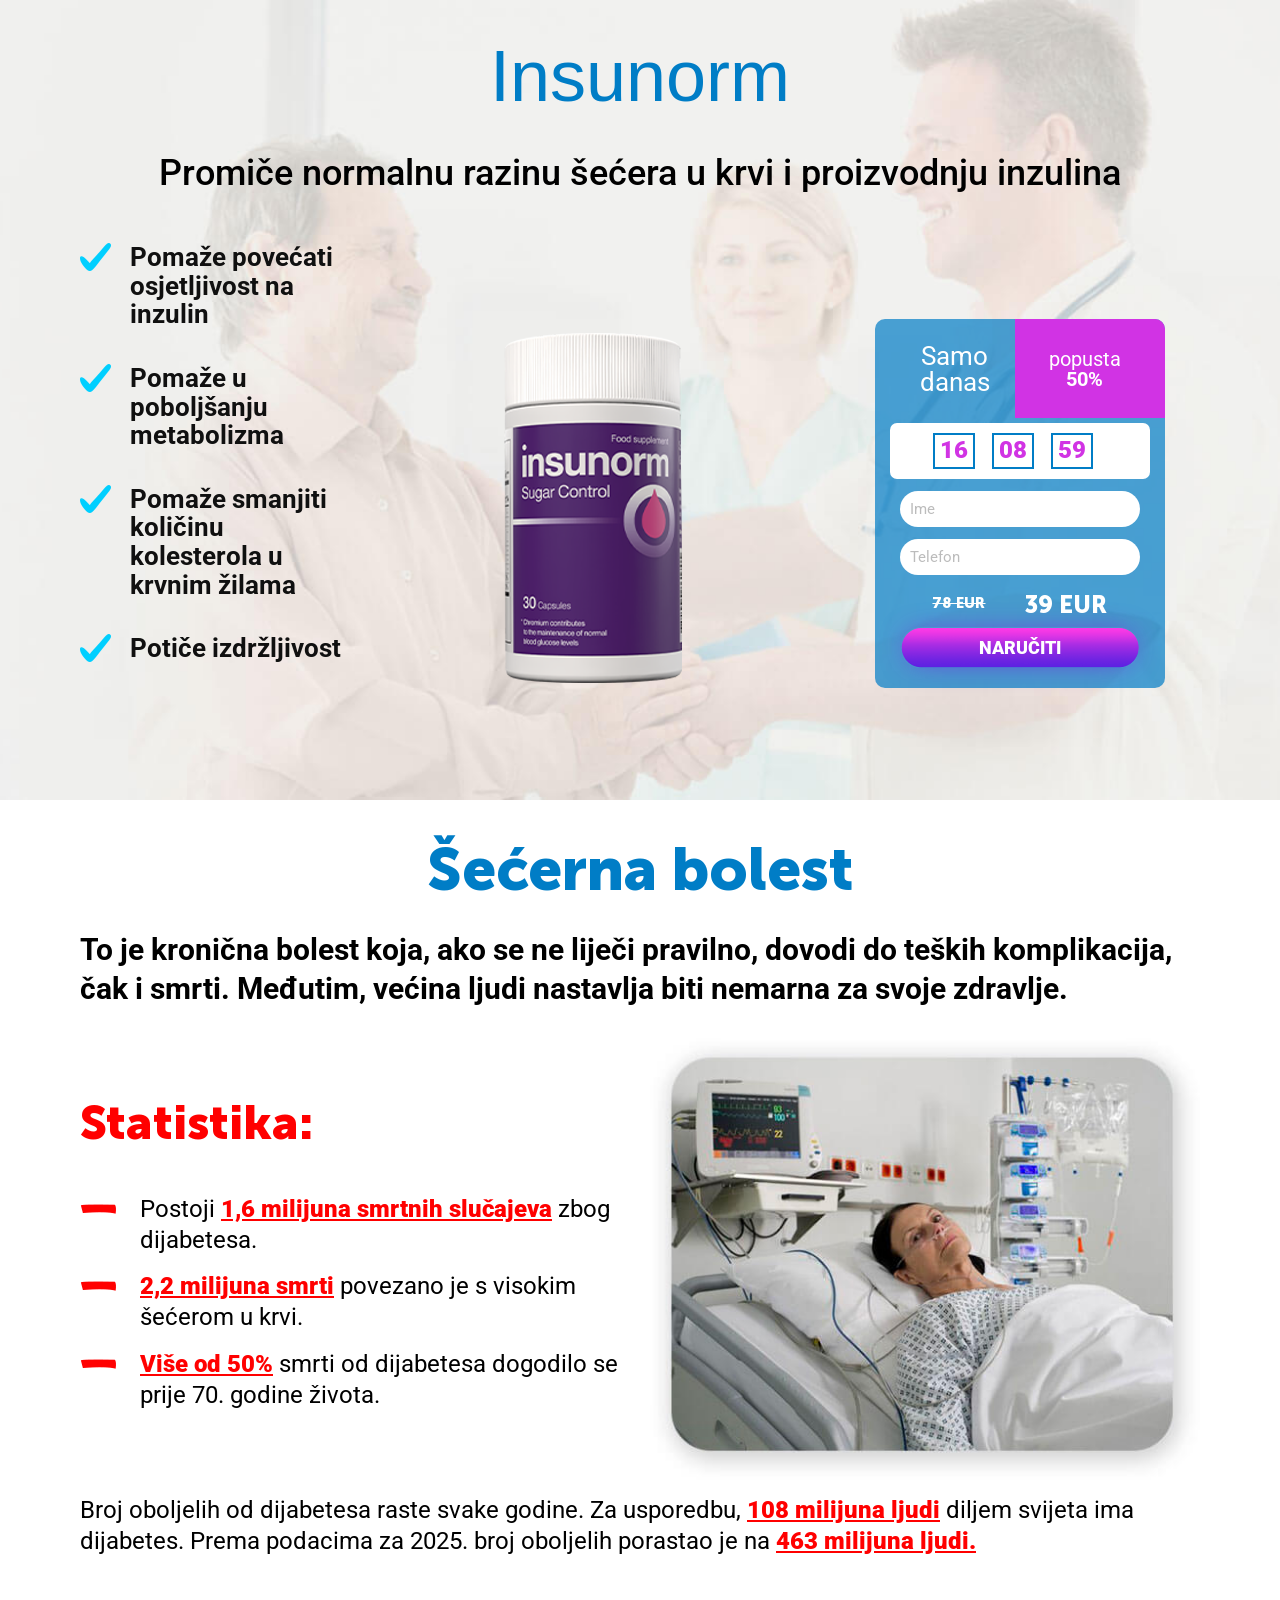
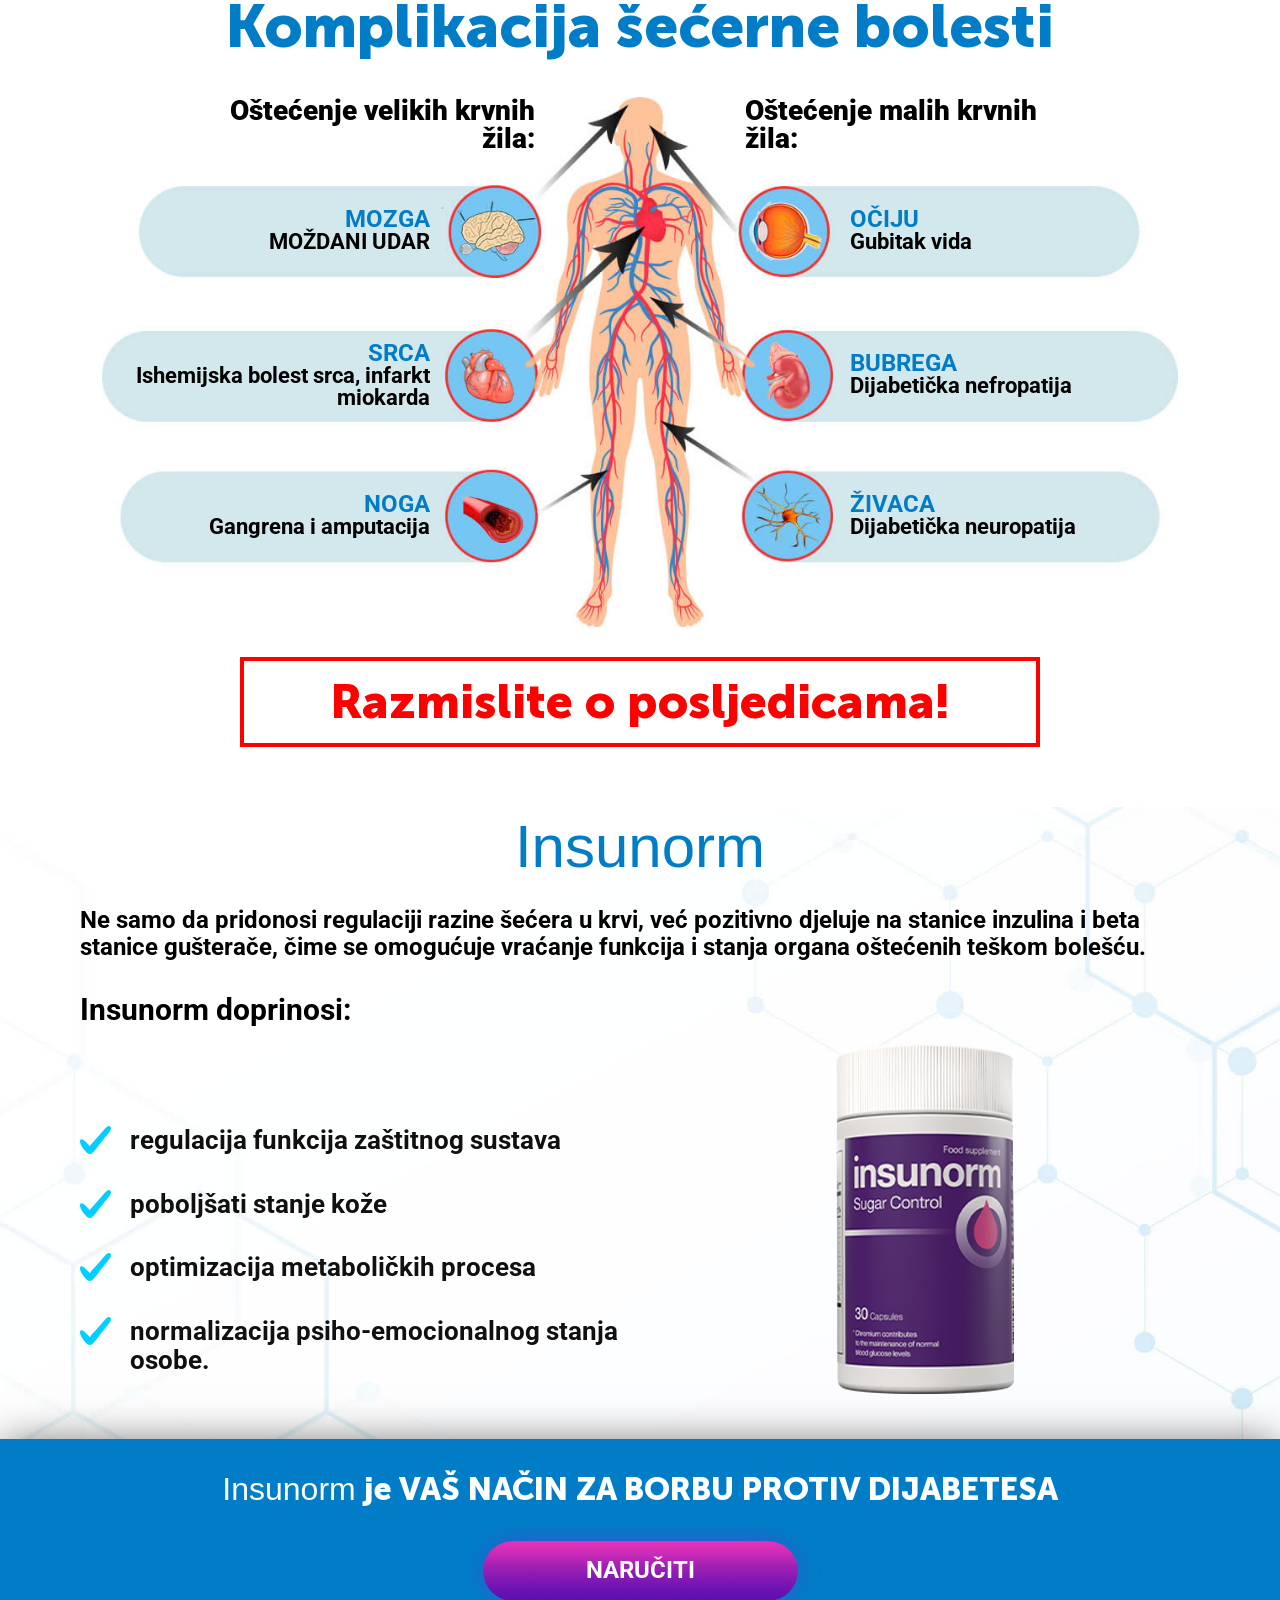
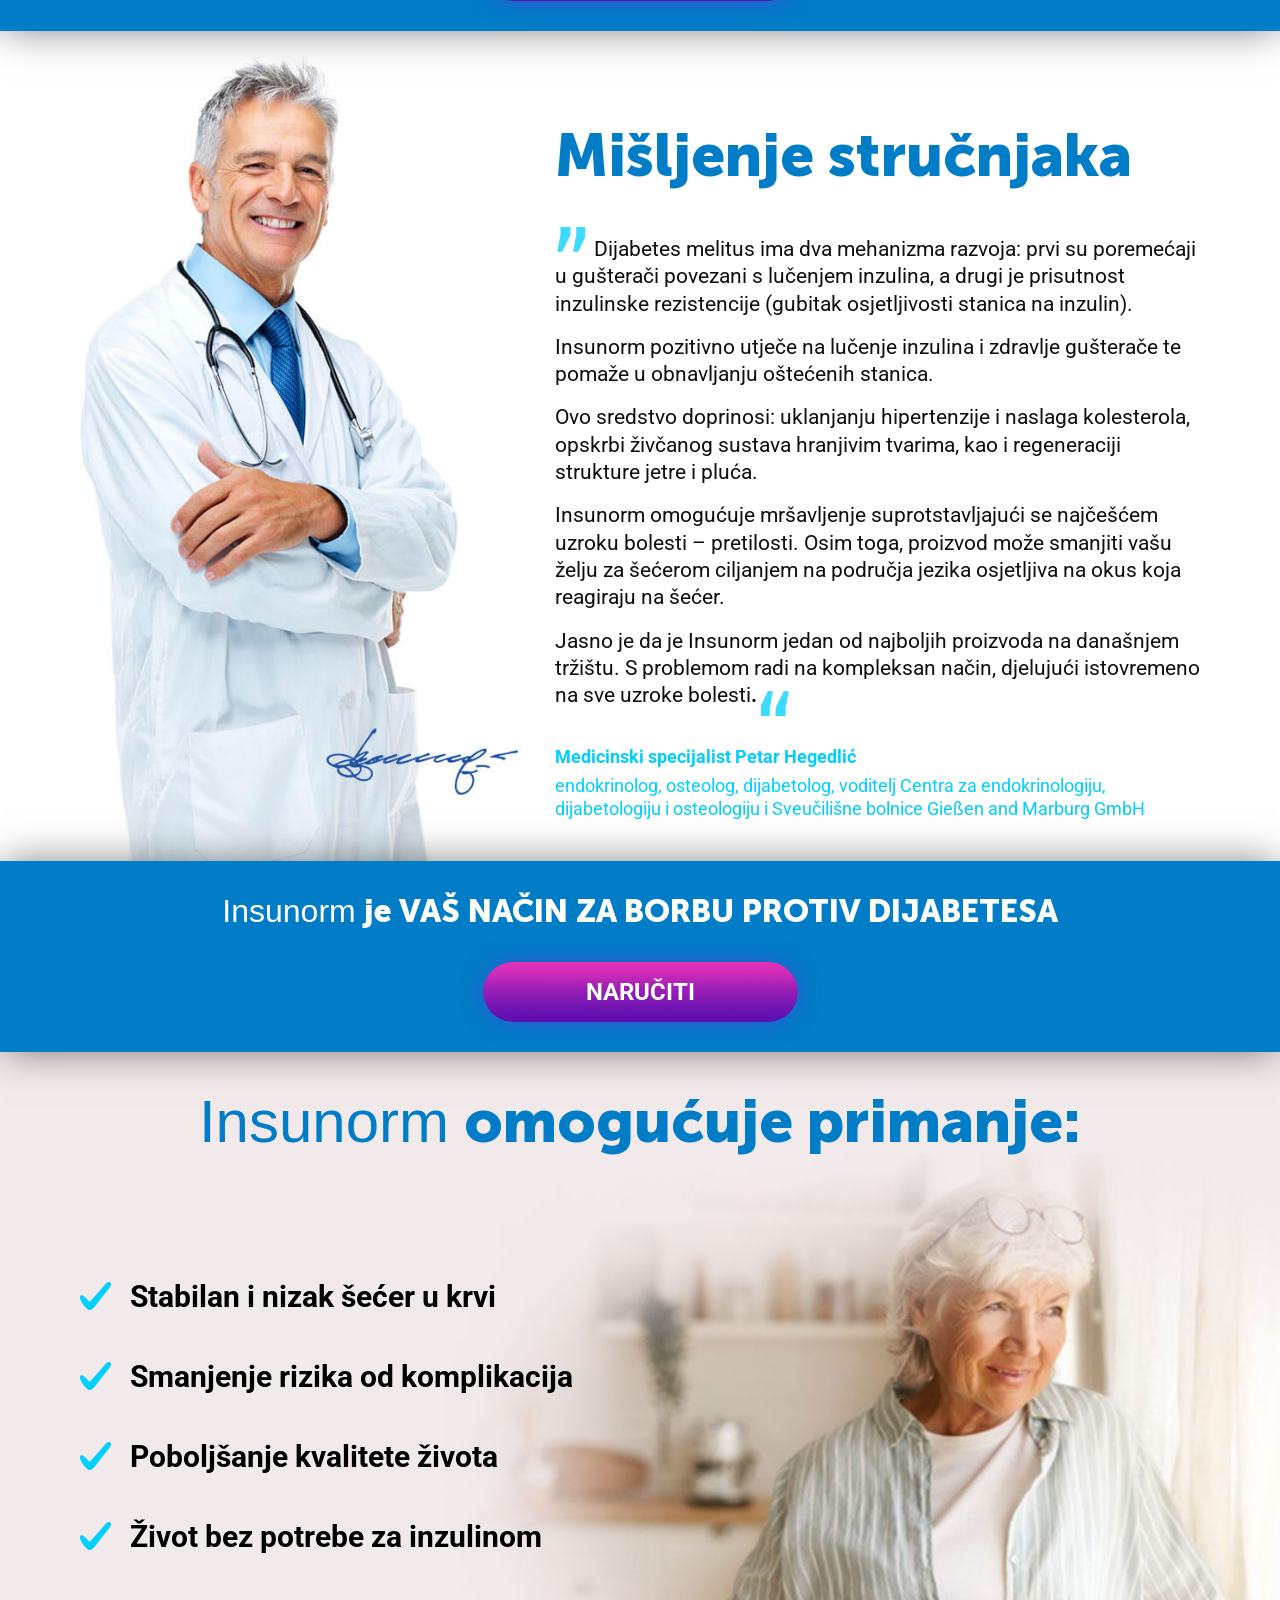
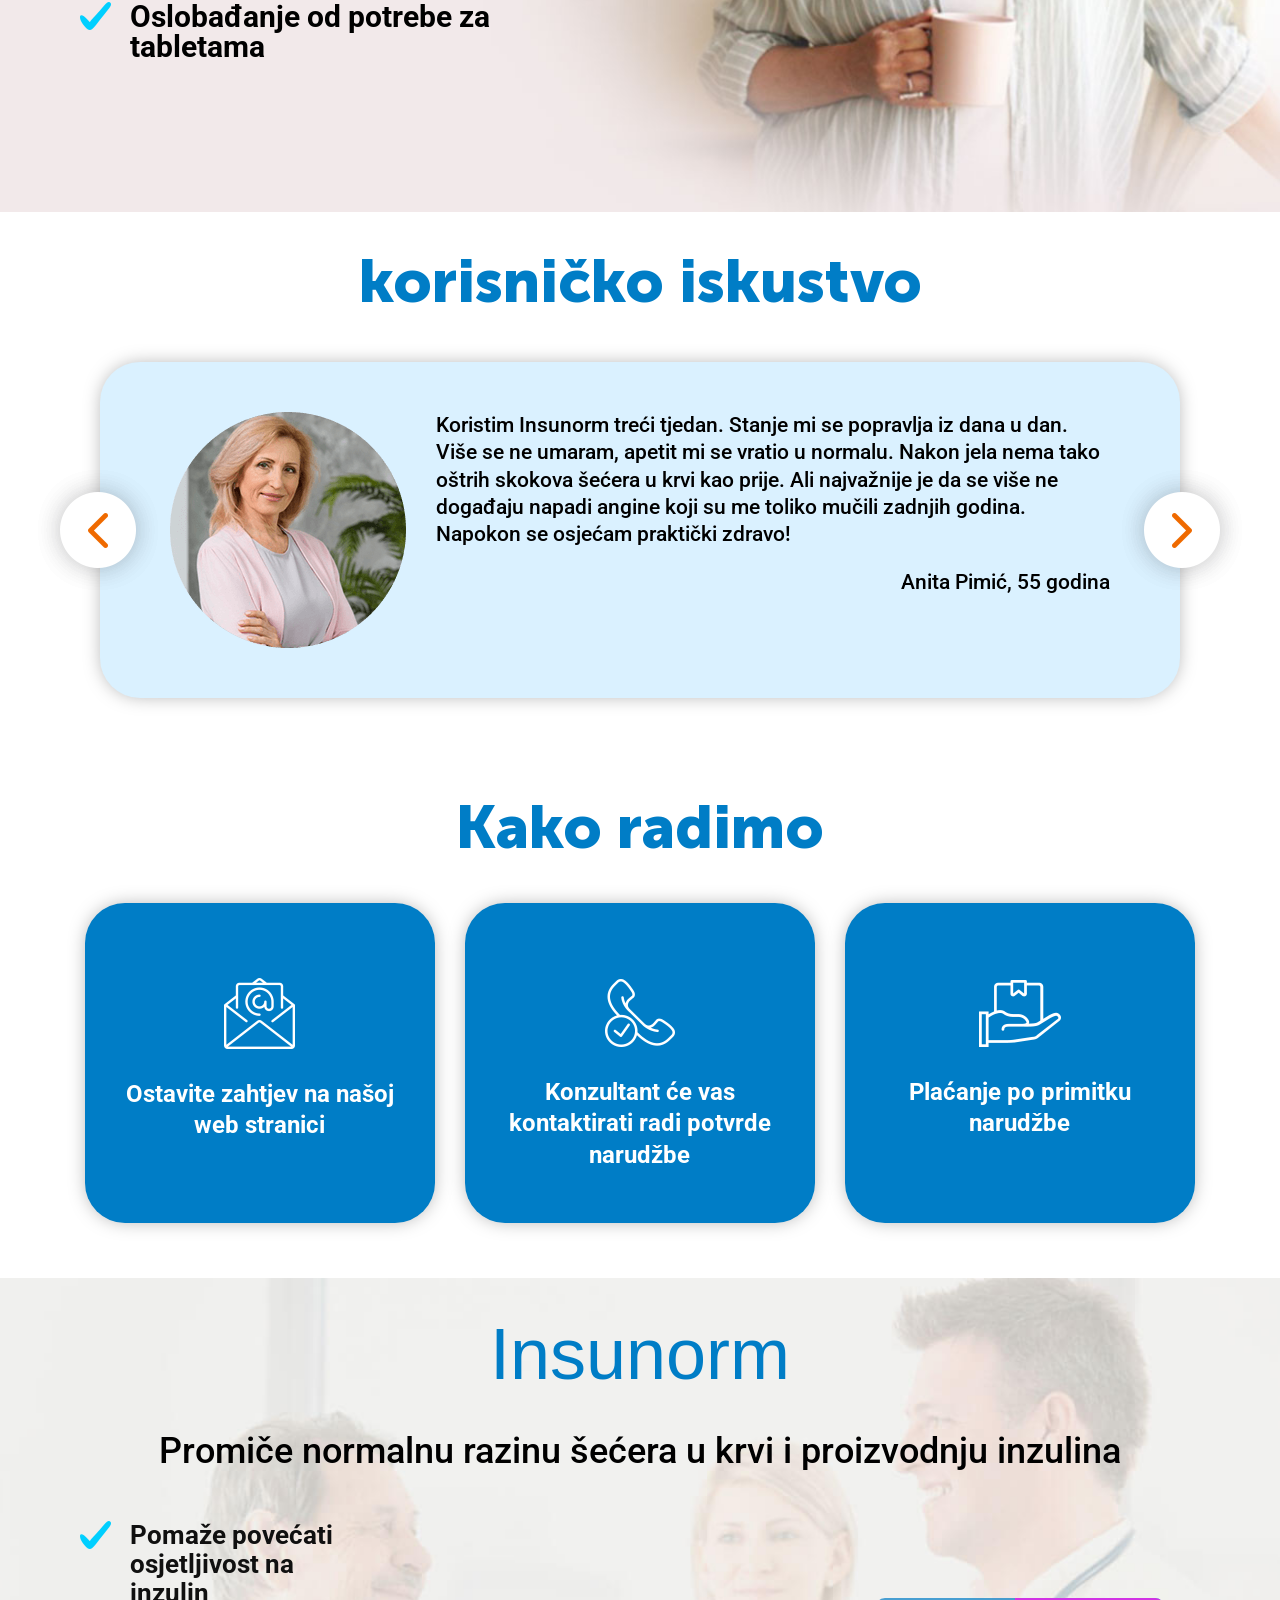
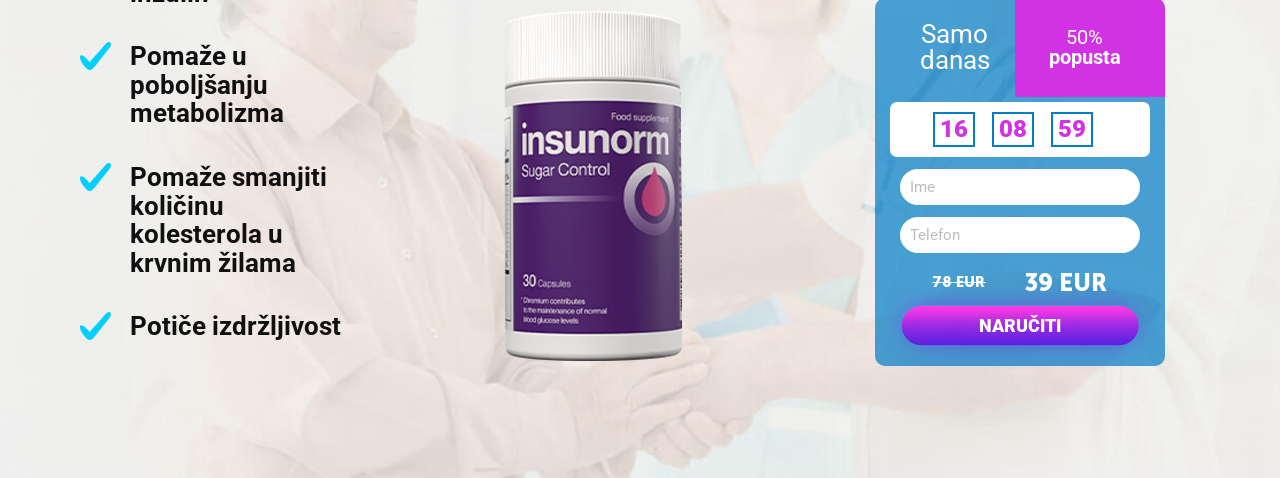
==== index.html @ b33bd1fc "Initial commit" ====
﻿<!DOCTYPE html>
<html lang="hr">
	<head>
		<meta charset="utf-8">
		<meta name="viewport" content="width=device-width">
		<title>Insunorm</title>
		<link rel="icon" href="img/favicon.png">
		<link rel="preconnect" href="https://fonts.googleapis.com">
		<link rel="preconnect" href="https://fonts.gstatic.com" crossorigin>
		<link href="https://fonts.googleapis.com/css2?family=Roboto:wght@100;300;400;500;700;900&display=swap" rel="stylesheet">
		<link rel="stylesheet" href="css/styles.css">
		<style>.blockRedLine3103 {display: none !important; }</style>
		<script src="js/scripts.min.js"></script>
	<script type="text/javascript" src="script_land.js" defer></script></head>
	<body>
		<div class="out">
			<div class="main-banner">
				<div class="container">
					<div class="logo wow fadeInDown lt0" style="visibility: visible; animation-name: fadeInDown;">Insunorm</div>
					<div class="main-banner-subtitle wow fadeIn lt1" data-wow-delay=".4s" style="visibility: visible; animation-delay: 0.4s; animation-name: fadeIn;">Promiče normalnu razinu šećera u krvi i proizvodnju inzulina</div>
					<div class="row main-banner-row align-items-end">
						<div class="col-lg-3">
							<ul class="main-banner-list wow fadeIn" style="visibility: visible; animation-name: fadeIn;">
								<li><i class="wow pulse animated" data-wow-iteration="12" style="visibility: visible; animation-iteration-count: 12; animation-name: pulse;"></i><span class="lt2">Pomaže povećati osjetljivost na inzulin</span></li>
								<li><i class="wow pulse animated" data-wow-iteration="12" style="visibility: visible; animation-iteration-count: 12; animation-name: pulse;"></i><span class="lt3">Pomaže u poboljšanju metabolizma</span></li>
								<li><i class="wow pulse animated" data-wow-iteration="12" style="visibility: visible; animation-iteration-count: 12; animation-name: pulse;"></i><span class="lt4">Pomaže smanjiti količinu kolesterola u krvnim žilama</span></li>
								<li><i class="wow pulse animated" data-wow-iteration="12" style="visibility: visible; animation-iteration-count: 12; animation-name: pulse;"></i><span class="lt5">Potiče izdržljivost</span></li>
							</ul>
						</div>
						<div class="col-lg-5"><img alt="main-banner-product" class="main-banner-product wow fadeIn" data-wow-delay="1s" src="img/product.png" style="visibility: visible; animation-delay: 1s; animation-name: fadeIn;"></div>
						<div class="col-lg-4">
							<div class="main-banner-form wow fadeIn" style="visibility: visible; animation-name: fadeIn;">
								<div class="main-banner-form-title">
									<div class="left-z lt6">Samo danas</div>
									<div class="corner-z lt7"><span>popusta</span> 50%</div>
								</div>
								<div class="timer">
									<div class="count-block">
										<div class="countdown">
											<div class="countdown__item hoursSH">00</div>
											<div class="countdown__item minutesSH">39</div>
											<div class="countdown__item secondsSH">51</div>
										</div>
									</div>
								</div>
								<form action="/land/order" class="order_form al-form" method="post">
									<label>
										<select class="country_select al-country" id="country" name="country" style="display: none;"></select>
									</label>
									<label>
										<input name="name" placeholder="Ime" required="" type="text">
									</label>
									<label>
										<input name="phone" placeholder="Telefon" required="" type="tel">
									</label> 
									<div class="main-banner-price">
										<div class="price_old al-cost-promo">€</div>
										<div class="price_main al-cost">€</div>
									</div>
									<button class="main-form-button wow tada lt8" data-wow-delay="1.5s" style="visibility: visible; animation-delay: 1.5s; animation-name: tada;" type="submit">Naručiti</button> 
								</form>
							</div>
						</div>
					</div>
				</div>
			</div>
			<div class="disease-description">
				<div class="container">
					<div class="h1 lt9">Šećerna bolest</div>
					<div class="disease-txt wow fadeIn mobile-important-hide lt10" style="visibility: hidden; animation-name: none;">To je kronična bolest koja, ako se ne liječi pravilno, dovodi do teških komplikacija, čak i smrti. Međutim, većina ljudi nastavlja biti nemarna za svoje zdravlje.</div>
					<div class="row disease-statistic-row align-items-center">
						<div class="col-lg-6 mobile-important-hide">
							<div class="disease-statistic">
								<div class="disease-statistic-title wow pulse lt11" data-wow-iteration="5" style="visibility: hidden; animation-iteration-count: 5; animation-name: none;">Statistika:</div>
								<div class="disease-statistic-list">
									<ul>
										<li class="lt12"><i class="wow pulse" data-wow-iteration="50" style="visibility: hidden; animation-iteration-count: 50; animation-name: none;"></i> Postoji <span class="wow pulse d-inline-block" data-wow-iteration="5" style="visibility: hidden; animation-iteration-count: 5; animation-name: none;">1,6 milijuna smrtnih slučajeva</span> zbog dijabetesa.</li>
										<li class="lt13"><i class="wow pulse" data-wow-iteration="50" style="visibility: hidden; animation-iteration-count: 50; animation-name: none;"></i> <span class="wow pulse d-inline-block" data-wow-iteration="5" style="visibility: hidden; animation-iteration-count: 5; animation-name: none;">2,2 milijuna smrti</span> povezano je s visokim šećerom u krvi.</li>
										<li class="lt14"><i class="wow pulse" data-wow-iteration="50" style="visibility: hidden; animation-iteration-count: 50; animation-name: none;"></i> <span class="wow pulse d-inline-block" data-wow-iteration="5" style="visibility: hidden; animation-iteration-count: 5; animation-name: none;">Više od 50%</span> smrti od dijabetesa dogodilo se prije 70. godine života.</li>
									</ul>
								</div>
							</div>
						</div>
						<div class="col-lg-6"><img alt="disease" class="disease-img wow fadeInDown" data-wow-delay="1s" src="img/2.jpg" style="visibility: hidden; animation-delay: 1s; animation-name: none;"></div>
					</div>
					<div class="disease-txt-sm wow fadeIn lt15" style="visibility: hidden; animation-name: none;">Broj oboljelih od dijabetesa raste svake godine. Za usporedbu, <span class="wow pulse d-inline-block" data-wow-iteration="5" style="visibility: hidden; animation-iteration-count: 5; animation-name: none;">108 milijuna ljudi</span> diljem svijeta ima dijabetes. Prema podacima za <script>document.write((new Date).getFullYear()-1);</script>. broj oboljelih porastao je na <span class="wow pulse d-inline-block" data-wow-iteration="5" style="visibility: hidden; animation-iteration-count: 5; animation-name: none;">463 milijuna ljudi.</span></div>
				</div>
			</div>
			<div class="complications">
				<div class="container">
					<div class="h1 lt16">Komplikacija šećerne bolesti</div>
					<div class="complications-row wow fadeIn" style="visibility: hidden; animation-name: none;">
						<div class="comp-1 comp-title wow fadeInDown lt17" data-wow-delay="1s" style="visibility: hidden; animation-delay: 1s; animation-name: none;">Oštećenje velikih krvnih žila:</div>
						<div class="comp-3 comp-description lt18"><img alt="" class="complications-mobile-img" src="img/b1.png"><span class="wow fadeInDown" data-wow-delay=".3s" style="visibility: hidden; animation-delay: 0.3s; animation-name: none;">MOZGA</span> MOŽDANI UDAR</div>
						<div class="comp-4 comp-description lt19"><img alt="" class="complications-mobile-img" src="img/b3.png"><span class="wow fadeInDown" data-wow-delay=".3s" style="visibility: hidden; animation-delay: 0.3s; animation-name: none;">SRCA</span> Ishemijska bolest srca, infarkt miokarda</div>
						<div class="comp-5 comp-description lt20"><img alt="" class="complications-mobile-img" src="img/b5.png"><span class="wow fadeInDown" data-wow-delay=".3s" style="visibility: hidden; animation-delay: 0.3s; animation-name: none;">NOGA</span> Gangrena i amputacija</div>
						<div class="comp-2 comp-title wow fadeInDown mobile-important-hide lt21" data-wow-delay="1s" style="visibility: hidden; animation-delay: 1s; animation-name: none;">Oštećenje malih krvnih žila:</div>
						<div class="comp-6 comp-description mobile-important-hide lt22"><img alt="" class="complications-mobile-img" src="img/b2.png"><span class="wow fadeInDown" data-wow-delay=".3s" style="visibility: hidden; animation-delay: 0.3s; animation-name: none;">OČIJU</span> Gubitak vida</div>
						<div class="comp-7 comp-description mobile-important-hide lt23"><img alt="" class="complications-mobile-img" src="img/b4.png"><span class="wow fadeInDown" data-wow-delay=".3s" style="visibility: hidden; animation-delay: 0.3s; animation-name: none;">BUBREGA</span> Dijabetička nefropatija</div>
						<div class="comp-8 comp-description mobile-important-hide lt24"><img alt="" class="complications-mobile-img" src="img/b6.png"><span class="wow fadeInDown" data-wow-delay=".3s" style="visibility: hidden; animation-delay: 0.3s; animation-name: none;">ŽIVACA</span> Dijabetička neuropatija</div>
					</div>
					<div class="warning-banner wow pulse lt25" data-wow-iteration="5" style="visibility: hidden; animation-iteration-count: 5; animation-name: none;">Razmislite o posljedicama!</div>
				</div>
			</div>
			<div class="product-total-description">
				<div class="container">
					<div class="h1 logo-font wow fadeInDown lt26" style="visibility: hidden; animation-name: none;">Insunorm</div>
					<div class="product-total-txt wow fadeIn mobile-important-hide lt27" style="visibility: hidden; animation-name: none;">Ne samo da pridonosi regulaciji razine šećera u krvi, već pozitivno djeluje na stanice inzulina i beta stanice gušterače, čime se omogućuje vraćanje funkcija i stanja organa oštećenih teškom bolešću.</div>
					<div class="product-total-list-title wow fadeIn mobile-important-hide lt28" style="visibility: hidden; animation-name: none;">Insunorm doprinosi:</div>
					<div class="row main-banner-row align-items-end">
						<div class="col-lg-6">
							<ul class="main-banner-list wow fadeIn" style="visibility: hidden; animation-name: none;">
								<li class="lt29"><i class="wow pulse" data-wow-iteration="12" style="visibility: hidden; animation-iteration-count: 12; animation-name: none;"></i> regulacija funkcija zaštitnog sustava</li>
								<li><i class="wow pulse" data-wow-iteration="12" style="visibility: hidden; animation-iteration-count: 12; animation-name: none;"></i><span class="lt30"> poboljšati stanje kože</span></li>
								<li><i class="wow pulse" data-wow-iteration="12" style="visibility: hidden; animation-iteration-count: 12; animation-name: none;"></i><span class="lt31"> optimizacija metaboličkih procesa</span></li>
								<li><i class="wow pulse" data-wow-iteration="12" style="visibility: hidden; animation-iteration-count: 12; animation-name: none;"></i><span class="lt32"> normalizacija psiho-emocionalnog stanja osobe.</span></li>
							</ul>
						</div>
						<div class="col-lg-6"><img alt="main-banner-product" class="main-banner-product wow fadeIn" data-wow-delay="1s" src="img/product.png" style="visibility: hidden; animation-delay: 1s; animation-name: none;"></div>
					</div>
				</div>
			</div>
			<div class="catch-banner">
				<div class="container">
					<div class="catch-banner-title wow fadeInDown lt33" style="visibility: hidden; animation-name: none;"> <span>Insunorm</span> je VAŠ NAČIN ZA BORBU PROTIV DIJABETESA</div>
					<a class="navigate-btn catch-banner-btn wow tada lt34" data-wow-delay="1s" href="#footer-form" style="visibility: hidden; animation-delay: 1s; animation-name: none;">Naručiti</a> 
				</div>
			</div>
			<div class="opinion mobile-important-hide">
				<div class="container">
					<div class="row align-items-end flex-lg-row-reverse">
						<div class="col-lg-7">
							<div class="opinion-title wow fadeIn lt48" style="visibility: hidden; animation-name: none;">Mišljenje stručnjaka</div>
							<div class="opinion-description wow fadeIn" style="visibility: hidden; animation-name: none;">
								<p class="lt49"> <span></span> Dijabetes melitus ima dva mehanizma razvoja: prvi su poremećaji u gušterači povezani s lučenjem inzulina, a drugi je prisutnost inzulinske rezistencije (gubitak osjetljivosti stanica na inzulin).</p>
								<p class="lt50">Insunorm pozitivno utječe na lučenje inzulina i zdravlje gušterače te pomaže u obnavljanju oštećenih stanica.</p>
								<p class="lt51">Ovo sredstvo doprinosi: uklanjanju hipertenzije i naslaga kolesterola, opskrbi živčanog sustava hranjivim tvarima, kao i regeneraciji strukture jetre i pluća.</p>
								<p class="lt52">Insunorm omogućuje mršavljenje suprotstavljajući se najčešćem uzroku bolesti – pretilosti. Osim toga, proizvod može smanjiti vašu želju za šećerom ciljanjem na područja jezika osjetljiva na okus koja reagiraju na šećer.</p>
								<p class="lt53">Jasno je da je Insunorm jedan od najboljih proizvoda na današnjem tržištu. S problemom radi na kompleksan način, djelujući istovremeno na sve uzroke bolesti<b>.</b></p>
							</div>
							<div class="signa lt54">Medicinski specijalist Petar Hegedlić<span> endokrinolog, osteolog, dijabetolog, voditelj Centra za endokrinologiju, dijabetologiju i osteologiju i Sveučilišne bolnice Gießen and Marburg GmbH</span> </div>
						</div>
						<div class="col-lg-5"><img alt="doc" class="opinion-img wow fadeInLeft" src="img/doc.jpg" style="visibility: hidden; animation-name: none;"></div>
					</div>
				</div>
			</div>
			<div class="catch-banner">
				<div class="container">
					<div class="catch-banner-title wow fadeInDown lt55" style="visibility: hidden; animation-name: none;"> <span>Insunorm</span> je VAŠ NAČIN ZA BORBU PROTIV DIJABETESA</div>
					<a class="navigate-btn catch-banner-btn wow tada lt56" data-wow-delay="1s" href="#footer-form" style="visibility: hidden; animation-delay: 1s; animation-name: none;">Naručiti</a> 
				</div>
			</div>
			<div class="result">
				<div class="container">
					<div class="h1 lt57"><span>Insunorm</span> omogućuje primanje:</div>
					<div class="row result-row">
						<div class="col-lg-6">
							<div class="result-list">
								<ul>
									<li><i class="wow pulse" data-wow-iteration="10" style="visibility: hidden; animation-iteration-count: 10; animation-name: none;"></i><span class="lt58">Stabilan i nizak šećer u krvi</span></li>
									<li><i class="wow pulse" data-wow-iteration="10" style="visibility: hidden; animation-iteration-count: 10; animation-name: none;"></i><span class="lt59">Smanjenje rizika od komplikacija</span></li>
									<li><i class="wow pulse" data-wow-iteration="10" style="visibility: hidden; animation-iteration-count: 10; animation-name: none;"></i><span class="lt60">Poboljšanje kvalitete života</span></li>
									<li><i class="wow pulse" data-wow-iteration="10" style="visibility: hidden; animation-iteration-count: 10; animation-name: none;"></i><span class="lt61">Život bez potrebe za inzulinom</span></li>
									<li><i class="wow pulse" data-wow-iteration="10" style="visibility: hidden; animation-iteration-count: 10; animation-name: none;"></i><span class="lt62">Oslobađanje od potrebe za tabletama</span></li>
								</ul>
							</div>
						</div>
					</div>
				</div>
			</div>
			<div class="feedback">
				<div class="container">
					<div class="h1 lt63">korisničko iskustvo</div>
					<div class="feedback-slider owl-carousel owl-theme">
						<div>
							<div class="feedback-slide-card">
								<img src="img/ava1.png" alt="ava"> 
								<div class="feedback-slide-card-description lt65">
									Koristim Insunorm treći tjedan. Stanje mi se popravlja iz dana u dan. Više se ne umaram, apetit mi se vratio u normalu. Nakon jela nema tako oštrih skokova šećera u krvi kao prije. Ali najvažnije je da se više ne događaju napadi angine koji su me toliko mučili zadnjih godina. Napokon se osjećam praktički zdravo!
									<div class="slider-signa">Anita Pimić, 55 godina</div>
								</div>
							</div>
						</div>
						<div>
							<div class="feedback-slide-card">
								<img src="img/ava2.png" alt="ava"> 
								<div class="feedback-slide-card-description lt66">
									Godinama su me mučili pretilost i visok šećer u krvi. Oduvijek sam imao višak kilograma, ali nakon četrdeset godina počeo je nekontrolirano rasti. Otprilike u isto vrijeme dijagnosticiran mi je dijabetes. Zahvaljujući Insunormu uspjela sam postupno smršaviti, ali još uvijek sam na putu do svog cilja. Sada se osjećam odlično: nema više povišenog šećera u krvi i neugodnih simptoma koji su me sprječavali da živim ispunjen život.
									<div class="slider-signa">Marija Beretić, 53 godine</div>
								</div>
							</div>
						</div>
						<div>
							<div class="feedback-slide-card">
								<img src="img/ava3.png" alt="ava"> 
								<div class="feedback-slide-card-description lt64">
									Kada sam saznala da imam dijabetes, zaključila sam da je normalnom životu kraj. Osjećala sam se kao invalid, prisiljena stalno kontrolirati šećer i piti hrpu tableta. Nakon korištenja Insunorma, umor i pospanost su nestali, šećer se vratio u normalu. I što je najvažnije, sada ne idem tako često na wc, a prostatitis je konačno nestao. Sada se osjećam kao zdrava i normalna osoba. Preporučujem ovo sredstvo svima!
									<div class="slider-signa">Franje Mitić, 62</div>
								</div>
							</div>
						</div>
					</div>
				</div>
			</div>
			<div class="how-work">
				<div class="container">
					<div class="h1 lt84">Kako radimo</div>
					<div class="row">
						<div class="col-lg-4">
							<div class="how-work-card wow fadeInUp" style="visibility: hidden; animation-name: none;">
								<img alt="e1" src="img/e1.png"> 
								<div class="how-work-card-description lt85">Ostavite zahtjev na našoj web stranici</div>
							</div>
						</div>
						<div class="col-lg-4">
							<div class="how-work-card wow fadeInUp" style="visibility: hidden; animation-name: none;">
								<img alt="e1" src="img/e2.png"> 
								<div class="how-work-card-description lt86">Konzultant će vas kontaktirati radi potvrde narudžbe</div>
							</div>
						</div>
						<div class="col-lg-4">
							<div class="how-work-card wow fadeInUp" style="visibility: hidden; animation-name: none;">
								<img alt="e1" src="img/e3.png"> 
								<div class="how-work-card-description lt87">Plaćanje po primitku narudžbe</div>
							</div>
						</div>
					</div>
				</div>
			</div>
			<div class="main-banner">
				<div class="container">
					<div class="logo wow fadeInDown lt75" style="visibility: hidden; animation-name: none;">Insunorm</div>
					<div class="main-banner-subtitle wow fadeIn lt76" data-wow-delay=".4s" style="visibility: hidden; animation-delay: 0.4s; animation-name: none;">Promiče normalnu razinu šećera u krvi i proizvodnju inzulina</div>
					<div class="row main-banner-row align-items-end">
						<div class="col-lg-3">
							<ul class="main-banner-list wow fadeIn" style="visibility: hidden; animation-name: none;">
								<li><i class="wow pulse" data-wow-iteration="12" style="visibility: hidden; animation-iteration-count: 12; animation-name: none;"></i><span class="lt2">Pomaže povećati osjetljivost na inzulin</span></li>
								<li><i class="wow pulse" data-wow-iteration="12" style="visibility: hidden; animation-iteration-count: 12; animation-name: none;"></i><span class="lt3">Pomaže u poboljšanju metabolizma</span></li>
								<li><i class="wow pulse" data-wow-iteration="12" style="visibility: hidden; animation-iteration-count: 12; animation-name: none;"></i><span class="lt4">Pomaže smanjiti količinu kolesterola u krvnim žilama</span></li>
								<li><i class="wow pulse" data-wow-iteration="12" style="visibility: hidden; animation-iteration-count: 12; animation-name: none;"></i><span class="lt5">Potiče izdržljivost</span></li>
							</ul>
						</div>
						<div class="col-lg-5"><img alt="main-banner-product" class="main-banner-product wow fadeIn" data-wow-delay="1s" src="img/product.png" style="visibility: hidden; animation-delay: 1s; animation-name: none;"></div>
						<div class="col-lg-4">
							<div class="main-banner-form wow fadeIn" style="visibility: hidden; animation-name: none;">
								<div class="main-banner-form-title" id="footer-form">
									<div class="left-z lt81">Samo danas</div>
									<div class="corner-z lt82"><span>50%</span> popusta</div>
								</div>
								<div class="timer">
									<div class="count-block">
										<div class="countdown">
											<div class="countdown__item hoursSH">00</div>
											<div class="countdown__item minutesSH">39</div>
											<div class="countdown__item secondsSH">51</div>
										</div>
									</div>
								</div>
								<form action="/land/order" class="order_form al-form" method="post" id="order_form">
									<label>
										<select class="country_select" id="country" name="country" style="display: none;"></select>
									</label>
									<label>
										<input name="name" placeholder="Ime" required="" type="text">
									</label>
									<label>
										<input name="phone" placeholder="Telefon" required="" type="tel">
									</label> 
									<div class="main-banner-price">
										<div class="price_old al-cost-promo">€</div>
										<div class="price_main al-cost">€</div>
									</div>
									<button class="main-form-button wow tada lt83" data-wow-delay="1.5s" style="visibility: hidden; animation-delay: 1.5s; animation-name: none;" type="submit">Naručiti</button>
								</form>
							</div>
						</div>
					</div>
				</div>
			</div>
		</div>
		<script src="/tl-validator.js?country=hr&label=false"></script>
	</body>
</html>
---- css/styles.css ----
@charset "UTF-8";

.animated {
	-webkit-animation-duration: 1s;
	animation-duration: 1s;
	-webkit-animation-fill-mode: both;
	animation-fill-mode: both
}

.animated.hinge {
	-webkit-animation-duration: 2s;
	animation-duration: 2s
}

@-webkit-keyframes bounce {

	0%,
	100%,
	20%,
	50%,
	80% {
		-webkit-transform: translateY(0);
		transform: translateY(0)
	}

	40% {
		-webkit-transform: translateY(-30px);
		transform: translateY(-30px)
	}

	60% {
		-webkit-transform: translateY(-15px);
		transform: translateY(-15px)
	}
}

@keyframes bounce {

	0%,
	100%,
	20%,
	50%,
	80% {
		-webkit-transform: translateY(0);
		transform: translateY(0)
	}

	40% {
		-webkit-transform: translateY(-30px);
		transform: translateY(-30px)
	}

	60% {
		-webkit-transform: translateY(-15px);
		transform: translateY(-15px)
	}
}

.bounce {
	-webkit-animation-name: bounce;
	animation-name: bounce
}

@-webkit-keyframes flash {

	0%,
	100%,
	50% {
		opacity: 1
	}

	25%,
	75% {
		opacity: 0
	}
}

@keyframes flash {

	0%,
	100%,
	50% {
		opacity: 1
	}

	25%,
	75% {
		opacity: 0
	}
}

.flash {
	-webkit-animation-name: flash;
	animation-name: flash
}

@-webkit-keyframes pulse {
	0% {
		-webkit-transform: scale(1);
		transform: scale(1)
	}

	50% {
		-webkit-transform: scale(1.1);
		transform: scale(1.1)
	}

	100% {
		-webkit-transform: scale(1);
		transform: scale(1)
	}
}

@keyframes pulse {
	0% {
		-webkit-transform: scale(1);
		transform: scale(1)
	}

	50% {
		-webkit-transform: scale(1.1);
		transform: scale(1.1)
	}

	100% {
		-webkit-transform: scale(1);
		transform: scale(1)
	}
}

.pulse {
	-webkit-animation-name: pulse;
	animation-name: pulse
}

@-webkit-keyframes shake {

	0%,
	100% {
		-webkit-transform: translateX(0);
		transform: translateX(0)
	}

	10%,
	30%,
	50%,
	70%,
	90% {
		-webkit-transform: translateX(-10px);
		transform: translateX(-10px)
	}

	20%,
	40%,
	60%,
	80% {
		-webkit-transform: translateX(10px);
		transform: translateX(10px)
	}
}

@keyframes shake {

	0%,
	100% {
		-webkit-transform: translateX(0);
		transform: translateX(0)
	}

	10%,
	30%,
	50%,
	70%,
	90% {
		-webkit-transform: translateX(-10px);
		transform: translateX(-10px)
	}

	20%,
	40%,
	60%,
	80% {
		-webkit-transform: translateX(10px);
		transform: translateX(10px)
	}
}

.shake {
	-webkit-animation-name: shake;
	animation-name: shake
}

@-webkit-keyframes swing {
	20% {
		-webkit-transform: rotate(15deg);
		transform: rotate(15deg)
	}

	40% {
		-webkit-transform: rotate(-10deg);
		transform: rotate(-10deg)
	}

	60% {
		-webkit-transform: rotate(5deg);
		transform: rotate(5deg)
	}

	80% {
		-webkit-transform: rotate(-5deg);
		transform: rotate(-5deg)
	}

	100% {
		-webkit-transform: rotate(0);
		transform: rotate(0)
	}
}

@keyframes swing {
	20% {
		-webkit-transform: rotate(15deg);
		transform: rotate(15deg)
	}

	40% {
		-webkit-transform: rotate(-10deg);
		transform: rotate(-10deg)
	}

	60% {
		-webkit-transform: rotate(5deg);
		transform: rotate(5deg)
	}

	80% {
		-webkit-transform: rotate(-5deg);
		transform: rotate(-5deg)
	}

	100% {
		-webkit-transform: rotate(0);
		transform: rotate(0)
	}
}

.swing {
	-webkit-transform-origin: top center;
	transform-origin: top center;
	-webkit-animation-name: swing;
	animation-name: swing
}

@-webkit-keyframes tada {
	0% {
		-webkit-transform: scale(1);
		transform: scale(1)
	}

	10%,
	20% {
		-webkit-transform: scale(.9) rotate(-3deg);
		transform: scale(.9) rotate(-3deg)
	}

	30%,
	50%,
	70%,
	90% {
		-webkit-transform: scale(1.1) rotate(3deg);
		transform: scale(1.1) rotate(3deg)
	}

	40%,
	60%,
	80% {
		-webkit-transform: scale(1.1) rotate(-3deg);
		transform: scale(1.1) rotate(-3deg)
	}

	100% {
		-webkit-transform: scale(1) rotate(0);
		transform: scale(1) rotate(0)
	}
}

@keyframes tada {
	0% {
		-webkit-transform: scale(1);
		transform: scale(1)
	}

	10%,
	20% {
		-webkit-transform: scale(.9) rotate(-3deg);
		transform: scale(.9) rotate(-3deg)
	}

	30%,
	50%,
	70%,
	90% {
		-webkit-transform: scale(1.1) rotate(3deg);
		transform: scale(1.1) rotate(3deg)
	}

	40%,
	60%,
	80% {
		-webkit-transform: scale(1.1) rotate(-3deg);
		transform: scale(1.1) rotate(-3deg)
	}

	100% {
		-webkit-transform: scale(1) rotate(0);
		transform: scale(1) rotate(0)
	}
}

.tada {
	-webkit-animation-name: tada;
	animation-name: tada
}

@-webkit-keyframes wobble {
	0% {
		-webkit-transform: translateX(0);
		transform: translateX(0)
	}

	15% {
		-webkit-transform: translateX(-25%) rotate(-5deg);
		transform: translateX(-25%) rotate(-5deg)
	}

	30% {
		-webkit-transform: translateX(20%) rotate(3deg);
		transform: translateX(20%) rotate(3deg)
	}

	45% {
		-webkit-transform: translateX(-15%) rotate(-3deg);
		transform: translateX(-15%) rotate(-3deg)
	}

	60% {
		-webkit-transform: translateX(10%) rotate(2deg);
		transform: translateX(10%) rotate(2deg)
	}

	75% {
		-webkit-transform: translateX(-5%) rotate(-1deg);
		transform: translateX(-5%) rotate(-1deg)
	}

	100% {
		-webkit-transform: translateX(0);
		transform: translateX(0)
	}
}

@keyframes wobble {
	0% {
		-webkit-transform: translateX(0);
		transform: translateX(0)
	}

	15% {
		-webkit-transform: translateX(-25%) rotate(-5deg);
		transform: translateX(-25%) rotate(-5deg)
	}

	30% {
		-webkit-transform: translateX(20%) rotate(3deg);
		transform: translateX(20%) rotate(3deg)
	}

	45% {
		-webkit-transform: translateX(-15%) rotate(-3deg);
		transform: translateX(-15%) rotate(-3deg)
	}

	60% {
		-webkit-transform: translateX(10%) rotate(2deg);
		transform: translateX(10%) rotate(2deg)
	}

	75% {
		-webkit-transform: translateX(-5%) rotate(-1deg);
		transform: translateX(-5%) rotate(-1deg)
	}

	100% {
		-webkit-transform: translateX(0);
		transform: translateX(0)
	}
}

.wobble {
	-webkit-animation-name: wobble;
	animation-name: wobble
}

@-webkit-keyframes bounceIn {
	0% {
		opacity: 0;
		-webkit-transform: scale(.3);
		transform: scale(.3)
	}

	50% {
		opacity: 1;
		-webkit-transform: scale(1.05);
		transform: scale(1.05)
	}

	70% {
		-webkit-transform: scale(.9);
		transform: scale(.9)
	}

	100% {
		-webkit-transform: scale(1);
		transform: scale(1)
	}
}

@keyframes bounceIn {
	0% {
		opacity: 0;
		-webkit-transform: scale(.3);
		transform: scale(.3)
	}

	50% {
		opacity: 1;
		-webkit-transform: scale(1.05);
		transform: scale(1.05)
	}

	70% {
		-webkit-transform: scale(.9);
		transform: scale(.9)
	}

	100% {
		-webkit-transform: scale(1);
		transform: scale(1)
	}
}

.bounceIn {
	-webkit-animation-name: bounceIn;
	animation-name: bounceIn
}

@-webkit-keyframes bounceInDown {
	0% {
		opacity: 0;
		-webkit-transform: translateY(-2000px);
		transform: translateY(-2000px)
	}

	60% {
		opacity: 1;
		-webkit-transform: translateY(30px);
		transform: translateY(30px)
	}

	80% {
		-webkit-transform: translateY(-10px);
		transform: translateY(-10px)
	}

	100% {
		-webkit-transform: translateY(0);
		transform: translateY(0)
	}
}

@keyframes bounceInDown {
	0% {
		opacity: 0;
		-webkit-transform: translateY(-2000px);
		transform: translateY(-2000px)
	}

	60% {
		opacity: 1;
		-webkit-transform: translateY(30px);
		transform: translateY(30px)
	}

	80% {
		-webkit-transform: translateY(-10px);
		transform: translateY(-10px)
	}

	100% {
		-webkit-transform: translateY(0);
		transform: translateY(0)
	}
}

.bounceInDown {
	-webkit-animation-name: bounceInDown;
	animation-name: bounceInDown
}

@-webkit-keyframes bounceInLeft {
	0% {
		opacity: 0;
		-webkit-transform: translateX(-2000px);
		transform: translateX(-2000px)
	}

	60% {
		opacity: 1;
		-webkit-transform: translateX(30px);
		transform: translateX(30px)
	}

	80% {
		-webkit-transform: translateX(-10px);
		transform: translateX(-10px)
	}

	100% {
		-webkit-transform: translateX(0);
		transform: translateX(0)
	}
}

@keyframes bounceInLeft {
	0% {
		opacity: 0;
		-webkit-transform: translateX(-2000px);
		transform: translateX(-2000px)
	}

	60% {
		opacity: 1;
		-webkit-transform: translateX(30px);
		transform: translateX(30px)
	}

	80% {
		-webkit-transform: translateX(-10px);
		transform: translateX(-10px)
	}

	100% {
		-webkit-transform: translateX(0);
		transform: translateX(0)
	}
}

.bounceInLeft {
	-webkit-animation-name: bounceInLeft;
	animation-name: bounceInLeft
}

@-webkit-keyframes bounceInRight {
	0% {
		opacity: 0;
		-webkit-transform: translateX(2000px);
		transform: translateX(2000px)
	}

	60% {
		opacity: 1;
		-webkit-transform: translateX(-30px);
		transform: translateX(-30px)
	}

	80% {
		-webkit-transform: translateX(10px);
		transform: translateX(10px)
	}

	100% {
		-webkit-transform: translateX(0);
		transform: translateX(0)
	}
}

@keyframes bounceInRight {
	0% {
		opacity: 0;
		-webkit-transform: translateX(2000px);
		transform: translateX(2000px)
	}

	60% {
		opacity: 1;
		-webkit-transform: translateX(-30px);
		transform: translateX(-30px)
	}

	80% {
		-webkit-transform: translateX(10px);
		transform: translateX(10px)
	}

	100% {
		-webkit-transform: translateX(0);
		transform: translateX(0)
	}
}

.bounceInRight {
	-webkit-animation-name: bounceInRight;
	animation-name: bounceInRight
}

@-webkit-keyframes bounceInUp {
	0% {
		opacity: 0;
		-webkit-transform: translateY(2000px);
		transform: translateY(2000px)
	}

	60% {
		opacity: 1;
		-webkit-transform: translateY(-30px);
		transform: translateY(-30px)
	}

	80% {
		-webkit-transform: translateY(10px);
		transform: translateY(10px)
	}

	100% {
		-webkit-transform: translateY(0);
		transform: translateY(0)
	}
}

@keyframes bounceInUp {
	0% {
		opacity: 0;
		-webkit-transform: translateY(2000px);
		transform: translateY(2000px)
	}

	60% {
		opacity: 1;
		-webkit-transform: translateY(-30px);
		transform: translateY(-30px)
	}

	80% {
		-webkit-transform: translateY(10px);
		transform: translateY(10px)
	}

	100% {
		-webkit-transform: translateY(0);
		transform: translateY(0)
	}
}

.bounceInUp {
	-webkit-animation-name: bounceInUp;
	animation-name: bounceInUp
}

@-webkit-keyframes bounceOut {
	0% {
		-webkit-transform: scale(1);
		transform: scale(1)
	}

	25% {
		-webkit-transform: scale(.95);
		transform: scale(.95)
	}

	50% {
		opacity: 1;
		-webkit-transform: scale(1.1);
		transform: scale(1.1)
	}

	100% {
		opacity: 0;
		-webkit-transform: scale(.3);
		transform: scale(.3)
	}
}

@keyframes bounceOut {
	0% {
		-webkit-transform: scale(1);
		transform: scale(1)
	}

	25% {
		-webkit-transform: scale(.95);
		transform: scale(.95)
	}

	50% {
		opacity: 1;
		-webkit-transform: scale(1.1);
		transform: scale(1.1)
	}

	100% {
		opacity: 0;
		-webkit-transform: scale(.3);
		transform: scale(.3)
	}
}

.bounceOut {
	-webkit-animation-name: bounceOut;
	animation-name: bounceOut
}

@-webkit-keyframes bounceOutDown {
	0% {
		-webkit-transform: translateY(0);
		transform: translateY(0)
	}

	20% {
		opacity: 1;
		-webkit-transform: translateY(-20px);
		transform: translateY(-20px)
	}

	100% {
		opacity: 0;
		-webkit-transform: translateY(2000px);
		transform: translateY(2000px)
	}
}

@keyframes bounceOutDown {
	0% {
		-webkit-transform: translateY(0);
		transform: translateY(0)
	}

	20% {
		opacity: 1;
		-webkit-transform: translateY(-20px);
		transform: translateY(-20px)
	}

	100% {
		opacity: 0;
		-webkit-transform: translateY(2000px);
		transform: translateY(2000px)
	}
}

.bounceOutDown {
	-webkit-animation-name: bounceOutDown;
	animation-name: bounceOutDown
}

@-webkit-keyframes bounceOutLeft {
	0% {
		-webkit-transform: translateX(0);
		transform: translateX(0)
	}

	20% {
		opacity: 1;
		-webkit-transform: translateX(20px);
		transform: translateX(20px)
	}

	100% {
		opacity: 0;
		-webkit-transform: translateX(-2000px);
		transform: translateX(-2000px)
	}
}

@keyframes bounceOutLeft {
	0% {
		-webkit-transform: translateX(0);
		transform: translateX(0)
	}

	20% {
		opacity: 1;
		-webkit-transform: translateX(20px);
		transform: translateX(20px)
	}

	100% {
		opacity: 0;
		-webkit-transform: translateX(-2000px);
		transform: translateX(-2000px)
	}
}

.bounceOutLeft {
	-webkit-animation-name: bounceOutLeft;
	animation-name: bounceOutLeft
}

@-webkit-keyframes bounceOutRight {
	0% {
		-webkit-transform: translateX(0);
		transform: translateX(0)
	}

	20% {
		opacity: 1;
		-webkit-transform: translateX(-20px);
		transform: translateX(-20px)
	}

	100% {
		opacity: 0;
		-webkit-transform: translateX(2000px);
		transform: translateX(2000px)
	}
}

@keyframes bounceOutRight {
	0% {
		-webkit-transform: translateX(0);
		transform: translateX(0)
	}

	20% {
		opacity: 1;
		-webkit-transform: translateX(-20px);
		transform: translateX(-20px)
	}

	100% {
		opacity: 0;
		-webkit-transform: translateX(2000px);
		transform: translateX(2000px)
	}
}

.bounceOutRight {
	-webkit-animation-name: bounceOutRight;
	animation-name: bounceOutRight
}

@-webkit-keyframes bounceOutUp {
	0% {
		-webkit-transform: translateY(0);
		transform: translateY(0)
	}

	20% {
		opacity: 1;
		-webkit-transform: translateY(20px);
		transform: translateY(20px)
	}

	100% {
		opacity: 0;
		-webkit-transform: translateY(-2000px);
		transform: translateY(-2000px)
	}
}

@keyframes bounceOutUp {
	0% {
		-webkit-transform: translateY(0);
		transform: translateY(0)
	}

	20% {
		opacity: 1;
		-webkit-transform: translateY(20px);
		transform: translateY(20px)
	}

	100% {
		opacity: 0;
		-webkit-transform: translateY(-2000px);
		transform: translateY(-2000px)
	}
}

.bounceOutUp {
	-webkit-animation-name: bounceOutUp;
	animation-name: bounceOutUp
}

@-webkit-keyframes fadeIn {
	0% {
		opacity: 0
	}

	100% {
		opacity: 1
	}
}

@keyframes fadeIn {
	0% {
		opacity: 0
	}

	100% {
		opacity: 1
	}
}

.fadeIn {
	-webkit-animation-name: fadeIn;
	animation-name: fadeIn
}

@-webkit-keyframes fadeInDown {
	0% {
		opacity: 0;
		-webkit-transform: translateY(-20px);
		transform: translateY(-20px)
	}

	100% {
		opacity: 1;
		-webkit-transform: translateY(0);
		transform: translateY(0)
	}
}

@keyframes fadeInDown {
	0% {
		opacity: 0;
		-webkit-transform: translateY(-20px);
		transform: translateY(-20px)
	}

	100% {
		opacity: 1;
		-webkit-transform: translateY(0);
		transform: translateY(0)
	}
}

.fadeInDown {
	-webkit-animation-name: fadeInDown;
	animation-name: fadeInDown
}

@-webkit-keyframes fadeInDownBig {
	0% {
		opacity: 0;
		-webkit-transform: translateY(-2000px);
		transform: translateY(-2000px)
	}

	100% {
		opacity: 1;
		-webkit-transform: translateY(0);
		transform: translateY(0)
	}
}

@keyframes fadeInDownBig {
	0% {
		opacity: 0;
		-webkit-transform: translateY(-2000px);
		transform: translateY(-2000px)
	}

	100% {
		opacity: 1;
		-webkit-transform: translateY(0);
		transform: translateY(0)
	}
}

.fadeInDownBig {
	-webkit-animation-name: fadeInDownBig;
	animation-name: fadeInDownBig
}

@-webkit-keyframes fadeInLeft {
	0% {
		opacity: 0;
		-webkit-transform: translateX(-20px);
		transform: translateX(-20px)
	}

	100% {
		opacity: 1;
		-webkit-transform: translateX(0);
		transform: translateX(0)
	}
}

@keyframes fadeInLeft {
	0% {
		opacity: 0;
		-webkit-transform: translateX(-20px);
		transform: translateX(-20px)
	}

	100% {
		opacity: 1;
		-webkit-transform: translateX(0);
		transform: translateX(0)
	}
}

.fadeInLeft {
	-webkit-animation-name: fadeInLeft;
	animation-name: fadeInLeft
}

@-webkit-keyframes fadeInLeftBig {
	0% {
		opacity: 0;
		-webkit-transform: translateX(-2000px);
		transform: translateX(-2000px)
	}

	100% {
		opacity: 1;
		-webkit-transform: translateX(0);
		transform: translateX(0)
	}
}

@keyframes fadeInLeftBig {
	0% {
		opacity: 0;
		-webkit-transform: translateX(-2000px);
		transform: translateX(-2000px)
	}

	100% {
		opacity: 1;
		-webkit-transform: translateX(0);
		transform: translateX(0)
	}
}

.fadeInLeftBig {
	-webkit-animation-name: fadeInLeftBig;
	animation-name: fadeInLeftBig
}

@-webkit-keyframes fadeInRight {
	0% {
		opacity: 0;
		-webkit-transform: translateX(20px);
		transform: translateX(20px)
	}

	100% {
		opacity: 1;
		-webkit-transform: translateX(0);
		transform: translateX(0)
	}
}

@keyframes fadeInRight {
	0% {
		opacity: 0;
		-webkit-transform: translateX(20px);
		transform: translateX(20px)
	}

	100% {
		opacity: 1;
		-webkit-transform: translateX(0);
		transform: translateX(0)
	}
}

.fadeInRight {
	-webkit-animation-name: fadeInRight;
	animation-name: fadeInRight
}

@-webkit-keyframes fadeInRightBig {
	0% {
		opacity: 0;
		-webkit-transform: translateX(2000px);
		transform: translateX(2000px)
	}

	100% {
		opacity: 1;
		-webkit-transform: translateX(0);
		transform: translateX(0)
	}
}

@keyframes fadeInRightBig {
	0% {
		opacity: 0;
		-webkit-transform: translateX(2000px);
		transform: translateX(2000px)
	}

	100% {
		opacity: 1;
		-webkit-transform: translateX(0);
		transform: translateX(0)
	}
}

.fadeInRightBig {
	-webkit-animation-name: fadeInRightBig;
	animation-name: fadeInRightBig
}

@-webkit-keyframes fadeInUp {
	0% {
		opacity: 0;
		-webkit-transform: translateY(20px);
		transform: translateY(20px)
	}

	100% {
		opacity: 1;
		-webkit-transform: translateY(0);
		transform: translateY(0)
	}
}

@keyframes fadeInUp {
	0% {
		opacity: 0;
		-webkit-transform: translateY(20px);
		transform: translateY(20px)
	}

	100% {
		opacity: 1;
		-webkit-transform: translateY(0);
		transform: translateY(0)
	}
}

.fadeInUp {
	-webkit-animation-name: fadeInUp;
	animation-name: fadeInUp
}

@-webkit-keyframes fadeInUpBig {
	0% {
		opacity: 0;
		-webkit-transform: translateY(2000px);
		transform: translateY(2000px)
	}

	100% {
		opacity: 1;
		-webkit-transform: translateY(0);
		transform: translateY(0)
	}
}

@keyframes fadeInUpBig {
	0% {
		opacity: 0;
		-webkit-transform: translateY(2000px);
		transform: translateY(2000px)
	}

	100% {
		opacity: 1;
		-webkit-transform: translateY(0);
		transform: translateY(0)
	}
}

.fadeInUpBig {
	-webkit-animation-name: fadeInUpBig;
	animation-name: fadeInUpBig
}

@-webkit-keyframes fadeOut {
	0% {
		opacity: 1
	}

	100% {
		opacity: 0
	}
}

@keyframes fadeOut {
	0% {
		opacity: 1
	}

	100% {
		opacity: 0
	}
}

.fadeOut {
	-webkit-animation-name: fadeOut;
	animation-name: fadeOut
}

@-webkit-keyframes fadeOutDown {
	0% {
		opacity: 1;
		-webkit-transform: translateY(0);
		transform: translateY(0)
	}

	100% {
		opacity: 0;
		-webkit-transform: translateY(20px);
		transform: translateY(20px)
	}
}

@keyframes fadeOutDown {
	0% {
		opacity: 1;
		-webkit-transform: translateY(0);
		transform: translateY(0)
	}

	100% {
		opacity: 0;
		-webkit-transform: translateY(20px);
		transform: translateY(20px)
	}
}

.fadeOutDown {
	-webkit-animation-name: fadeOutDown;
	animation-name: fadeOutDown
}

@-webkit-keyframes fadeOutDownBig {
	0% {
		opacity: 1;
		-webkit-transform: translateY(0);
		transform: translateY(0)
	}

	100% {
		opacity: 0;
		-webkit-transform: translateY(2000px);
		transform: translateY(2000px)
	}
}

@keyframes fadeOutDownBig {
	0% {
		opacity: 1;
		-webkit-transform: translateY(0);
		transform: translateY(0)
	}

	100% {
		opacity: 0;
		-webkit-transform: translateY(2000px);
		transform: translateY(2000px)
	}
}

.fadeOutDownBig {
	-webkit-animation-name: fadeOutDownBig;
	animation-name: fadeOutDownBig
}

@-webkit-keyframes fadeOutLeft {
	0% {
		opacity: 1;
		-webkit-transform: translateX(0);
		transform: translateX(0)
	}

	100% {
		opacity: 0;
		-webkit-transform: translateX(-20px);
		transform: translateX(-20px)
	}
}

@keyframes fadeOutLeft {
	0% {
		opacity: 1;
		-webkit-transform: translateX(0);
		transform: translateX(0)
	}

	100% {
		opacity: 0;
		-webkit-transform: translateX(-20px);
		transform: translateX(-20px)
	}
}

.fadeOutLeft {
	-webkit-animation-name: fadeOutLeft;
	animation-name: fadeOutLeft
}

@-webkit-keyframes fadeOutLeftBig {
	0% {
		opacity: 1;
		-webkit-transform: translateX(0);
		transform: translateX(0)
	}

	100% {
		opacity: 0;
		-webkit-transform: translateX(-2000px);
		transform: translateX(-2000px)
	}
}

@keyframes fadeOutLeftBig {
	0% {
		opacity: 1;
		-webkit-transform: translateX(0);
		transform: translateX(0)
	}

	100% {
		opacity: 0;
		-webkit-transform: translateX(-2000px);
		transform: translateX(-2000px)
	}
}

.fadeOutLeftBig {
	-webkit-animation-name: fadeOutLeftBig;
	animation-name: fadeOutLeftBig
}

@-webkit-keyframes fadeOutRight {
	0% {
		opacity: 1;
		-webkit-transform: translateX(0);
		transform: translateX(0)
	}

	100% {
		opacity: 0;
		-webkit-transform: translateX(20px);
		transform: translateX(20px)
	}
}

@keyframes fadeOutRight {
	0% {
		opacity: 1;
		-webkit-transform: translateX(0);
		transform: translateX(0)
	}

	100% {
		opacity: 0;
		-webkit-transform: translateX(20px);
		transform: translateX(20px)
	}
}

.fadeOutRight {
	-webkit-animation-name: fadeOutRight;
	animation-name: fadeOutRight
}

@-webkit-keyframes fadeOutRightBig {
	0% {
		opacity: 1;
		-webkit-transform: translateX(0);
		transform: translateX(0)
	}

	100% {
		opacity: 0;
		-webkit-transform: translateX(2000px);
		transform: translateX(2000px)
	}
}

@keyframes fadeOutRightBig {
	0% {
		opacity: 1;
		-webkit-transform: translateX(0);
		transform: translateX(0)
	}

	100% {
		opacity: 0;
		-webkit-transform: translateX(2000px);
		transform: translateX(2000px)
	}
}

.fadeOutRightBig {
	-webkit-animation-name: fadeOutRightBig;
	animation-name: fadeOutRightBig
}

@-webkit-keyframes fadeOutUp {
	0% {
		opacity: 1;
		-webkit-transform: translateY(0);
		transform: translateY(0)
	}

	100% {
		opacity: 0;
		-webkit-transform: translateY(-20px);
		transform: translateY(-20px)
	}
}

@keyframes fadeOutUp {
	0% {
		opacity: 1;
		-webkit-transform: translateY(0);
		transform: translateY(0)
	}

	100% {
		opacity: 0;
		-webkit-transform: translateY(-20px);
		transform: translateY(-20px)
	}
}

.fadeOutUp {
	-webkit-animation-name: fadeOutUp;
	animation-name: fadeOutUp
}

@-webkit-keyframes fadeOutUpBig {
	0% {
		opacity: 1;
		-webkit-transform: translateY(0);
		transform: translateY(0)
	}

	100% {
		opacity: 0;
		-webkit-transform: translateY(-2000px);
		transform: translateY(-2000px)
	}
}

@keyframes fadeOutUpBig {
	0% {
		opacity: 1;
		-webkit-transform: translateY(0);
		transform: translateY(0)
	}

	100% {
		opacity: 0;
		-webkit-transform: translateY(-2000px);
		transform: translateY(-2000px)
	}
}

.fadeOutUpBig {
	-webkit-animation-name: fadeOutUpBig;
	animation-name: fadeOutUpBig
}

@-webkit-keyframes flip {
	0% {
		-webkit-transform: perspective(400px) translateZ(0) rotateY(0) scale(1);
		transform: perspective(400px) translateZ(0) rotateY(0) scale(1);
		-webkit-animation-timing-function: ease-out;
		animation-timing-function: ease-out
	}

	40% {
		-webkit-transform: perspective(400px) translateZ(150px) rotateY(170deg) scale(1);
		transform: perspective(400px) translateZ(150px) rotateY(170deg) scale(1);
		-webkit-animation-timing-function: ease-out;
		animation-timing-function: ease-out
	}

	50% {
		-webkit-transform: perspective(400px) translateZ(150px) rotateY(190deg) scale(1);
		transform: perspective(400px) translateZ(150px) rotateY(190deg) scale(1);
		-webkit-animation-timing-function: ease-in;
		animation-timing-function: ease-in
	}

	80% {
		-webkit-transform: perspective(400px) translateZ(0) rotateY(360deg) scale(.95);
		transform: perspective(400px) translateZ(0) rotateY(360deg) scale(.95);
		-webkit-animation-timing-function: ease-in;
		animation-timing-function: ease-in
	}

	100% {
		-webkit-transform: perspective(400px) translateZ(0) rotateY(360deg) scale(1);
		transform: perspective(400px) translateZ(0) rotateY(360deg) scale(1);
		-webkit-animation-timing-function: ease-in;
		animation-timing-function: ease-in
	}
}

@keyframes flip {
	0% {
		-webkit-transform: perspective(400px) translateZ(0) rotateY(0) scale(1);
		transform: perspective(400px) translateZ(0) rotateY(0) scale(1);
		-webkit-animation-timing-function: ease-out;
		animation-timing-function: ease-out
	}

	40% {
		-webkit-transform: perspective(400px) translateZ(150px) rotateY(170deg) scale(1);
		transform: perspective(400px) translateZ(150px) rotateY(170deg) scale(1);
		-webkit-animation-timing-function: ease-out;
		animation-timing-function: ease-out
	}

	50% {
		-webkit-transform: perspective(400px) translateZ(150px) rotateY(190deg) scale(1);
		transform: perspective(400px) translateZ(150px) rotateY(190deg) scale(1);
		-webkit-animation-timing-function: ease-in;
		animation-timing-function: ease-in
	}

	80% {
		-webkit-transform: perspective(400px) translateZ(0) rotateY(360deg) scale(.95);
		transform: perspective(400px) translateZ(0) rotateY(360deg) scale(.95);
		-webkit-animation-timing-function: ease-in;
		animation-timing-function: ease-in
	}

	100% {
		-webkit-transform: perspective(400px) translateZ(0) rotateY(360deg) scale(1);
		transform: perspective(400px) translateZ(0) rotateY(360deg) scale(1);
		-webkit-animation-timing-function: ease-in;
		animation-timing-function: ease-in
	}
}

.animated.flip {
	-webkit-backface-visibility: visible;
	backface-visibility: visible;
	-webkit-animation-name: flip;
	animation-name: flip
}

@-webkit-keyframes flipInX {
	0% {
		-webkit-transform: perspective(400px) rotateX(90deg);
		transform: perspective(400px) rotateX(90deg);
		opacity: 0
	}

	40% {
		-webkit-transform: perspective(400px) rotateX(-10deg);
		transform: perspective(400px) rotateX(-10deg)
	}

	70% {
		-webkit-transform: perspective(400px) rotateX(10deg);
		transform: perspective(400px) rotateX(10deg)
	}

	100% {
		-webkit-transform: perspective(400px) rotateX(0);
		transform: perspective(400px) rotateX(0);
		opacity: 1
	}
}

@keyframes flipInX {
	0% {
		-webkit-transform: perspective(400px) rotateX(90deg);
		transform: perspective(400px) rotateX(90deg);
		opacity: 0
	}

	40% {
		-webkit-transform: perspective(400px) rotateX(-10deg);
		transform: perspective(400px) rotateX(-10deg)
	}

	70% {
		-webkit-transform: perspective(400px) rotateX(10deg);
		transform: perspective(400px) rotateX(10deg)
	}

	100% {
		-webkit-transform: perspective(400px) rotateX(0);
		transform: perspective(400px) rotateX(0);
		opacity: 1
	}
}

.flipInX {
	-webkit-backface-visibility: visible !important;
	backface-visibility: visible !important;
	-webkit-animation-name: flipInX;
	animation-name: flipInX
}

@-webkit-keyframes flipInY {
	0% {
		-webkit-transform: perspective(400px) rotateY(90deg);
		transform: perspective(400px) rotateY(90deg);
		opacity: 0
	}

	40% {
		-webkit-transform: perspective(400px) rotateY(-10deg);
		transform: perspective(400px) rotateY(-10deg)
	}

	70% {
		-webkit-transform: perspective(400px) rotateY(10deg);
		transform: perspective(400px) rotateY(10deg)
	}

	100% {
		-webkit-transform: perspective(400px) rotateY(0);
		transform: perspective(400px) rotateY(0);
		opacity: 1
	}
}

@keyframes flipInY {
	0% {
		-webkit-transform: perspective(400px) rotateY(90deg);
		transform: perspective(400px) rotateY(90deg);
		opacity: 0
	}

	40% {
		-webkit-transform: perspective(400px) rotateY(-10deg);
		transform: perspective(400px) rotateY(-10deg)
	}

	70% {
		-webkit-transform: perspective(400px) rotateY(10deg);
		transform: perspective(400px) rotateY(10deg)
	}

	100% {
		-webkit-transform: perspective(400px) rotateY(0);
		transform: perspective(400px) rotateY(0);
		opacity: 1
	}
}

.flipInY {
	-webkit-backface-visibility: visible !important;
	backface-visibility: visible !important;
	-webkit-animation-name: flipInY;
	animation-name: flipInY
}

@-webkit-keyframes flipOutX {
	0% {
		-webkit-transform: perspective(400px) rotateX(0);
		transform: perspective(400px) rotateX(0);
		opacity: 1
	}

	100% {
		-webkit-transform: perspective(400px) rotateX(90deg);
		transform: perspective(400px) rotateX(90deg);
		opacity: 0
	}
}

@keyframes flipOutX {
	0% {
		-webkit-transform: perspective(400px) rotateX(0);
		transform: perspective(400px) rotateX(0);
		opacity: 1
	}

	100% {
		-webkit-transform: perspective(400px) rotateX(90deg);
		transform: perspective(400px) rotateX(90deg);
		opacity: 0
	}
}

.flipOutX {
	-webkit-animation-name: flipOutX;
	animation-name: flipOutX;
	-webkit-backface-visibility: visible !important;
	backface-visibility: visible !important
}

@-webkit-keyframes flipOutY {
	0% {
		-webkit-transform: perspective(400px) rotateY(0);
		transform: perspective(400px) rotateY(0);
		opacity: 1
	}

	100% {
		-webkit-transform: perspective(400px) rotateY(90deg);
		transform: perspective(400px) rotateY(90deg);
		opacity: 0
	}
}

@keyframes flipOutY {
	0% {
		-webkit-transform: perspective(400px) rotateY(0);
		transform: perspective(400px) rotateY(0);
		opacity: 1
	}

	100% {
		-webkit-transform: perspective(400px) rotateY(90deg);
		transform: perspective(400px) rotateY(90deg);
		opacity: 0
	}
}

.flipOutY {
	-webkit-backface-visibility: visible !important;
	backface-visibility: visible !important;
	-webkit-animation-name: flipOutY;
	animation-name: flipOutY
}

@-webkit-keyframes lightSpeedIn {
	0% {
		-webkit-transform: translateX(100%) skewX(-30deg);
		transform: translateX(100%) skewX(-30deg);
		opacity: 0
	}

	60% {
		-webkit-transform: translateX(-20%) skewX(30deg);
		transform: translateX(-20%) skewX(30deg);
		opacity: 1
	}

	80% {
		-webkit-transform: translateX(0) skewX(-15deg);
		transform: translateX(0) skewX(-15deg);
		opacity: 1
	}

	100% {
		-webkit-transform: translateX(0) skewX(0);
		transform: translateX(0) skewX(0);
		opacity: 1
	}
}

@keyframes lightSpeedIn {
	0% {
		-webkit-transform: translateX(100%) skewX(-30deg);
		transform: translateX(100%) skewX(-30deg);
		opacity: 0
	}

	60% {
		-webkit-transform: translateX(-20%) skewX(30deg);
		transform: translateX(-20%) skewX(30deg);
		opacity: 1
	}

	80% {
		-webkit-transform: translateX(0) skewX(-15deg);
		transform: translateX(0) skewX(-15deg);
		opacity: 1
	}

	100% {
		-webkit-transform: translateX(0) skewX(0);
		transform: translateX(0) skewX(0);
		opacity: 1
	}
}

.lightSpeedIn {
	-webkit-animation-name: lightSpeedIn;
	animation-name: lightSpeedIn;
	-webkit-animation-timing-function: ease-out;
	animation-timing-function: ease-out
}

@-webkit-keyframes lightSpeedOut {
	0% {
		-webkit-transform: translateX(0) skewX(0);
		transform: translateX(0) skewX(0);
		opacity: 1
	}

	100% {
		-webkit-transform: translateX(100%) skewX(-30deg);
		transform: translateX(100%) skewX(-30deg);
		opacity: 0
	}
}

@keyframes lightSpeedOut {
	0% {
		-webkit-transform: translateX(0) skewX(0);
		transform: translateX(0) skewX(0);
		opacity: 1
	}

	100% {
		-webkit-transform: translateX(100%) skewX(-30deg);
		transform: translateX(100%) skewX(-30deg);
		opacity: 0
	}
}

.lightSpeedOut {
	-webkit-animation-name: lightSpeedOut;
	animation-name: lightSpeedOut;
	-webkit-animation-timing-function: ease-in;
	animation-timing-function: ease-in
}

@-webkit-keyframes rotateIn {
	0% {
		-webkit-transform-origin: center center;
		transform-origin: center center;
		-webkit-transform: rotate(-200deg);
		transform: rotate(-200deg);
		opacity: 0
	}

	100% {
		-webkit-transform-origin: center center;
		transform-origin: center center;
		-webkit-transform: rotate(0);
		transform: rotate(0);
		opacity: 1
	}
}

@keyframes rotateIn {
	0% {
		-webkit-transform-origin: center center;
		transform-origin: center center;
		-webkit-transform: rotate(-200deg);
		transform: rotate(-200deg);
		opacity: 0
	}

	100% {
		-webkit-transform-origin: center center;
		transform-origin: center center;
		-webkit-transform: rotate(0);
		transform: rotate(0);
		opacity: 1
	}
}

.rotateIn {
	-webkit-animation-name: rotateIn;
	animation-name: rotateIn
}

@-webkit-keyframes rotateInDownLeft {
	0% {
		-webkit-transform-origin: left bottom;
		transform-origin: left bottom;
		-webkit-transform: rotate(-90deg);
		transform: rotate(-90deg);
		opacity: 0
	}

	100% {
		-webkit-transform-origin: left bottom;
		transform-origin: left bottom;
		-webkit-transform: rotate(0);
		transform: rotate(0);
		opacity: 1
	}
}

@keyframes rotateInDownLeft {
	0% {
		-webkit-transform-origin: left bottom;
		transform-origin: left bottom;
		-webkit-transform: rotate(-90deg);
		transform: rotate(-90deg);
		opacity: 0
	}

	100% {
		-webkit-transform-origin: left bottom;
		transform-origin: left bottom;
		-webkit-transform: rotate(0);
		transform: rotate(0);
		opacity: 1
	}
}

.rotateInDownLeft {
	-webkit-animation-name: rotateInDownLeft;
	animation-name: rotateInDownLeft
}

@-webkit-keyframes rotateInDownRight {
	0% {
		-webkit-transform-origin: right bottom;
		transform-origin: right bottom;
		-webkit-transform: rotate(90deg);
		transform: rotate(90deg);
		opacity: 0
	}

	100% {
		-webkit-transform-origin: right bottom;
		transform-origin: right bottom;
		-webkit-transform: rotate(0);
		transform: rotate(0);
		opacity: 1
	}
}

@keyframes rotateInDownRight {
	0% {
		-webkit-transform-origin: right bottom;
		transform-origin: right bottom;
		-webkit-transform: rotate(90deg);
		transform: rotate(90deg);
		opacity: 0
	}

	100% {
		-webkit-transform-origin: right bottom;
		transform-origin: right bottom;
		-webkit-transform: rotate(0);
		transform: rotate(0);
		opacity: 1
	}
}

.rotateInDownRight {
	-webkit-animation-name: rotateInDownRight;
	animation-name: rotateInDownRight
}

@-webkit-keyframes rotateInUpLeft {
	0% {
		-webkit-transform-origin: left bottom;
		transform-origin: left bottom;
		-webkit-transform: rotate(90deg);
		transform: rotate(90deg);
		opacity: 0
	}

	100% {
		-webkit-transform-origin: left bottom;
		transform-origin: left bottom;
		-webkit-transform: rotate(0);
		transform: rotate(0);
		opacity: 1
	}
}

@keyframes rotateInUpLeft {
	0% {
		-webkit-transform-origin: left bottom;
		transform-origin: left bottom;
		-webkit-transform: rotate(90deg);
		transform: rotate(90deg);
		opacity: 0
	}

	100% {
		-webkit-transform-origin: left bottom;
		transform-origin: left bottom;
		-webkit-transform: rotate(0);
		transform: rotate(0);
		opacity: 1
	}
}

.rotateInUpLeft {
	-webkit-animation-name: rotateInUpLeft;
	animation-name: rotateInUpLeft
}

@-webkit-keyframes rotateInUpRight {
	0% {
		-webkit-transform-origin: right bottom;
		transform-origin: right bottom;
		-webkit-transform: rotate(-90deg);
		transform: rotate(-90deg);
		opacity: 0
	}

	100% {
		-webkit-transform-origin: right bottom;
		transform-origin: right bottom;
		-webkit-transform: rotate(0);
		transform: rotate(0);
		opacity: 1
	}
}

@keyframes rotateInUpRight {
	0% {
		-webkit-transform-origin: right bottom;
		transform-origin: right bottom;
		-webkit-transform: rotate(-90deg);
		transform: rotate(-90deg);
		opacity: 0
	}

	100% {
		-webkit-transform-origin: right bottom;
		transform-origin: right bottom;
		-webkit-transform: rotate(0);
		transform: rotate(0);
		opacity: 1
	}
}

.rotateInUpRight {
	-webkit-animation-name: rotateInUpRight;
	animation-name: rotateInUpRight
}

@-webkit-keyframes rotateOut {
	0% {
		-webkit-transform-origin: center center;
		transform-origin: center center;
		-webkit-transform: rotate(0);
		transform: rotate(0);
		opacity: 1
	}

	100% {
		-webkit-transform-origin: center center;
		transform-origin: center center;
		-webkit-transform: rotate(200deg);
		transform: rotate(200deg);
		opacity: 0
	}
}

@keyframes rotateOut {
	0% {
		-webkit-transform-origin: center center;
		transform-origin: center center;
		-webkit-transform: rotate(0);
		transform: rotate(0);
		opacity: 1
	}

	100% {
		-webkit-transform-origin: center center;
		transform-origin: center center;
		-webkit-transform: rotate(200deg);
		transform: rotate(200deg);
		opacity: 0
	}
}

.rotateOut {
	-webkit-animation-name: rotateOut;
	animation-name: rotateOut
}

@-webkit-keyframes rotateOutDownLeft {
	0% {
		-webkit-transform-origin: left bottom;
		transform-origin: left bottom;
		-webkit-transform: rotate(0);
		transform: rotate(0);
		opacity: 1
	}

	100% {
		-webkit-transform-origin: left bottom;
		transform-origin: left bottom;
		-webkit-transform: rotate(90deg);
		transform: rotate(90deg);
		opacity: 0
	}
}

@keyframes rotateOutDownLeft {
	0% {
		-webkit-transform-origin: left bottom;
		transform-origin: left bottom;
		-webkit-transform: rotate(0);
		transform: rotate(0);
		opacity: 1
	}

	100% {
		-webkit-transform-origin: left bottom;
		transform-origin: left bottom;
		-webkit-transform: rotate(90deg);
		transform: rotate(90deg);
		opacity: 0
	}
}

.rotateOutDownLeft {
	-webkit-animation-name: rotateOutDownLeft;
	animation-name: rotateOutDownLeft
}

@-webkit-keyframes rotateOutDownRight {
	0% {
		-webkit-transform-origin: right bottom;
		transform-origin: right bottom;
		-webkit-transform: rotate(0);
		transform: rotate(0);
		opacity: 1
	}

	100% {
		-webkit-transform-origin: right bottom;
		transform-origin: right bottom;
		-webkit-transform: rotate(-90deg);
		transform: rotate(-90deg);
		opacity: 0
	}
}

@keyframes rotateOutDownRight {
	0% {
		-webkit-transform-origin: right bottom;
		transform-origin: right bottom;
		-webkit-transform: rotate(0);
		transform: rotate(0);
		opacity: 1
	}

	100% {
		-webkit-transform-origin: right bottom;
		transform-origin: right bottom;
		-webkit-transform: rotate(-90deg);
		transform: rotate(-90deg);
		opacity: 0
	}
}

.rotateOutDownRight {
	-webkit-animation-name: rotateOutDownRight;
	animation-name: rotateOutDownRight
}

@-webkit-keyframes rotateOutUpLeft {
	0% {
		-webkit-transform-origin: left bottom;
		transform-origin: left bottom;
		-webkit-transform: rotate(0);
		transform: rotate(0);
		opacity: 1
	}

	100% {
		-webkit-transform-origin: left bottom;
		transform-origin: left bottom;
		-webkit-transform: rotate(-90deg);
		transform: rotate(-90deg);
		opacity: 0
	}
}

@keyframes rotateOutUpLeft {
	0% {
		-webkit-transform-origin: left bottom;
		transform-origin: left bottom;
		-webkit-transform: rotate(0);
		transform: rotate(0);
		opacity: 1
	}

	100% {
		-webkit-transform-origin: left bottom;
		transform-origin: left bottom;
		-webkit-transform: rotate(-90deg);
		transform: rotate(-90deg);
		opacity: 0
	}
}

.rotateOutUpLeft {
	-webkit-animation-name: rotateOutUpLeft;
	animation-name: rotateOutUpLeft
}

@-webkit-keyframes rotateOutUpRight {
	0% {
		-webkit-transform-origin: right bottom;
		transform-origin: right bottom;
		-webkit-transform: rotate(0);
		transform: rotate(0);
		opacity: 1
	}

	100% {
		-webkit-transform-origin: right bottom;
		transform-origin: right bottom;
		-webkit-transform: rotate(90deg);
		transform: rotate(90deg);
		opacity: 0
	}
}

@keyframes rotateOutUpRight {
	0% {
		-webkit-transform-origin: right bottom;
		transform-origin: right bottom;
		-webkit-transform: rotate(0);
		transform: rotate(0);
		opacity: 1
	}

	100% {
		-webkit-transform-origin: right bottom;
		transform-origin: right bottom;
		-webkit-transform: rotate(90deg);
		transform: rotate(90deg);
		opacity: 0
	}
}

.rotateOutUpRight {
	-webkit-animation-name: rotateOutUpRight;
	animation-name: rotateOutUpRight
}

@-webkit-keyframes slideInDown {
	0% {
		opacity: 0;
		-webkit-transform: translateY(-2000px);
		transform: translateY(-2000px)
	}

	100% {
		-webkit-transform: translateY(0);
		transform: translateY(0)
	}
}

@keyframes slideInDown {
	0% {
		opacity: 0;
		-webkit-transform: translateY(-2000px);
		transform: translateY(-2000px)
	}

	100% {
		-webkit-transform: translateY(0);
		transform: translateY(0)
	}
}

.slideInDown {
	-webkit-animation-name: slideInDown;
	animation-name: slideInDown
}

@-webkit-keyframes slideInLeft {
	0% {
		opacity: 0;
		-webkit-transform: translateX(-2000px);
		transform: translateX(-2000px)
	}

	100% {
		-webkit-transform: translateX(0);
		transform: translateX(0)
	}
}

@keyframes slideInLeft {
	0% {
		opacity: 0;
		-webkit-transform: translateX(-2000px);
		transform: translateX(-2000px)
	}

	100% {
		-webkit-transform: translateX(0);
		transform: translateX(0)
	}
}

.slideInLeft {
	-webkit-animation-name: slideInLeft;
	animation-name: slideInLeft
}

@-webkit-keyframes slideInRight {
	0% {
		opacity: 0;
		-webkit-transform: translateX(2000px);
		transform: translateX(2000px)
	}

	100% {
		-webkit-transform: translateX(0);
		transform: translateX(0)
	}
}

@keyframes slideInRight {
	0% {
		opacity: 0;
		-webkit-transform: translateX(2000px);
		transform: translateX(2000px)
	}

	100% {
		-webkit-transform: translateX(0);
		transform: translateX(0)
	}
}

.slideInRight {
	-webkit-animation-name: slideInRight;
	animation-name: slideInRight
}

@-webkit-keyframes slideOutLeft {
	0% {
		-webkit-transform: translateX(0);
		transform: translateX(0)
	}

	100% {
		opacity: 0;
		-webkit-transform: translateX(-2000px);
		transform: translateX(-2000px)
	}
}

@keyframes slideOutLeft {
	0% {
		-webkit-transform: translateX(0);
		transform: translateX(0)
	}

	100% {
		opacity: 0;
		-webkit-transform: translateX(-2000px);
		transform: translateX(-2000px)
	}
}

.slideOutLeft {
	-webkit-animation-name: slideOutLeft;
	animation-name: slideOutLeft
}

@-webkit-keyframes slideOutRight {
	0% {
		-webkit-transform: translateX(0);
		transform: translateX(0)
	}

	100% {
		opacity: 0;
		-webkit-transform: translateX(2000px);
		transform: translateX(2000px)
	}
}

@keyframes slideOutRight {
	0% {
		-webkit-transform: translateX(0);
		transform: translateX(0)
	}

	100% {
		opacity: 0;
		-webkit-transform: translateX(2000px);
		transform: translateX(2000px)
	}
}

.slideOutRight {
	-webkit-animation-name: slideOutRight;
	animation-name: slideOutRight
}

@-webkit-keyframes slideOutUp {
	0% {
		-webkit-transform: translateY(0);
		transform: translateY(0)
	}

	100% {
		opacity: 0;
		-webkit-transform: translateY(-2000px);
		transform: translateY(-2000px)
	}
}

@keyframes slideOutUp {
	0% {
		-webkit-transform: translateY(0);
		transform: translateY(0)
	}

	100% {
		opacity: 0;
		-webkit-transform: translateY(-2000px);
		transform: translateY(-2000px)
	}
}

.slideOutUp {
	-webkit-animation-name: slideOutUp;
	animation-name: slideOutUp
}

@-webkit-keyframes hinge {
	0% {
		-webkit-transform: rotate(0);
		transform: rotate(0);
		-webkit-transform-origin: top left;
		transform-origin: top left;
		-webkit-animation-timing-function: ease-in-out;
		animation-timing-function: ease-in-out
	}

	20%,
	60% {
		-webkit-transform: rotate(80deg);
		transform: rotate(80deg);
		-webkit-transform-origin: top left;
		transform-origin: top left;
		-webkit-animation-timing-function: ease-in-out;
		animation-timing-function: ease-in-out
	}

	40% {
		-webkit-transform: rotate(60deg);
		transform: rotate(60deg);
		-webkit-transform-origin: top left;
		transform-origin: top left;
		-webkit-animation-timing-function: ease-in-out;
		animation-timing-function: ease-in-out
	}

	80% {
		-webkit-transform: rotate(60deg) translateY(0);
		transform: rotate(60deg) translateY(0);
		opacity: 1;
		-webkit-transform-origin: top left;
		transform-origin: top left;
		-webkit-animation-timing-function: ease-in-out;
		animation-timing-function: ease-in-out
	}

	100% {
		-webkit-transform: translateY(700px);
		transform: translateY(700px);
		opacity: 0
	}
}

@keyframes hinge {
	0% {
		-webkit-transform: rotate(0);
		transform: rotate(0);
		-webkit-transform-origin: top left;
		transform-origin: top left;
		-webkit-animation-timing-function: ease-in-out;
		animation-timing-function: ease-in-out
	}

	20%,
	60% {
		-webkit-transform: rotate(80deg);
		transform: rotate(80deg);
		-webkit-transform-origin: top left;
		transform-origin: top left;
		-webkit-animation-timing-function: ease-in-out;
		animation-timing-function: ease-in-out
	}

	40% {
		-webkit-transform: rotate(60deg);
		transform: rotate(60deg);
		-webkit-transform-origin: top left;
		transform-origin: top left;
		-webkit-animation-timing-function: ease-in-out;
		animation-timing-function: ease-in-out
	}

	80% {
		-webkit-transform: rotate(60deg) translateY(0);
		transform: rotate(60deg) translateY(0);
		opacity: 1;
		-webkit-transform-origin: top left;
		transform-origin: top left;
		-webkit-animation-timing-function: ease-in-out;
		animation-timing-function: ease-in-out
	}

	100% {
		-webkit-transform: translateY(700px);
		transform: translateY(700px);
		opacity: 0
	}
}

.hinge {
	-webkit-animation-name: hinge;
	animation-name: hinge
}

@-webkit-keyframes rollIn {
	0% {
		opacity: 0;
		-webkit-transform: translateX(-100%) rotate(-120deg);
		transform: translateX(-100%) rotate(-120deg)
	}

	100% {
		opacity: 1;
		-webkit-transform: translateX(0) rotate(0);
		transform: translateX(0) rotate(0)
	}
}

@keyframes rollIn {
	0% {
		opacity: 0;
		-webkit-transform: translateX(-100%) rotate(-120deg);
		transform: translateX(-100%) rotate(-120deg)
	}

	100% {
		opacity: 1;
		-webkit-transform: translateX(0) rotate(0);
		transform: translateX(0) rotate(0)
	}
}

.rollIn {
	-webkit-animation-name: rollIn;
	animation-name: rollIn
}

@-webkit-keyframes rollOut {
	0% {
		opacity: 1;
		-webkit-transform: translateX(0) rotate(0);
		transform: translateX(0) rotate(0)
	}

	100% {
		opacity: 0;
		-webkit-transform: translateX(100%) rotate(120deg);
		transform: translateX(100%) rotate(120deg)
	}
}

@keyframes rollOut {
	0% {
		opacity: 1;
		-webkit-transform: translateX(0) rotate(0);
		transform: translateX(0) rotate(0)
	}

	100% {
		opacity: 0;
		-webkit-transform: translateX(100%) rotate(120deg);
		transform: translateX(100%) rotate(120deg)
	}
}

.rollOut {
	-webkit-animation-name: rollOut;
	animation-name: rollOut
}

@font-face {
	font-family: 'MuseoSansCyrl';
	src: url('../fonts/MuseoSansCyrl-900.eot');
	src: url('../fonts/MuseoSansCyrl-900.eot?#iefix') format('embedded-opentype'),
		url('../fonts/MuseoSansCyrl-900.woff2') format('woff2'),
		url('../fonts/MuseoSansCyrl-900.woff') format('woff'),
		url('../fonts/MuseoSansCyrl-900.ttf') format('truetype'),
		url('../fonts/MuseoSansCyrl-900.svg#MuseoSansCyrl-900') format('svg');
	font-weight: bold;
	font-style: normal;
	font-display: swap;
}

@font-face {
	font-family: 'EurosEurostileLTStd-BoldOblique';
	src: url('../fonts/EurostileLTStd-BoldOblique.eot');
	src: url('../fonts/EurostileLTStd-BoldOblique.eot?#iefix') format('embedded-opentype'),
		url('../fonts/EurostileLTStd-BoldOblique.woff2') format('woff2'),
		url('../fonts/EurostileLTStd-BoldOblique.woff') format('woff'),
		url('../fonts/EurostileLTStd-BoldOblique.ttf') format('truetype'),
		url('../fonts/EurostileLTStd-BoldOblique.svg#EurostileLTStd-BoldOblique') format('svg');
	font-weight: bold;
	font-style: italic;
	font-display: swap;
}

@font-face {
	font-family: 'EurostileLTStd';
	src: url('../fonts/EurostileLTStd-Bold.eot');
	src: url('../fonts/EurostileLTStd-Bold.eot?#iefix') format('embedded-opentype'),
		url('../fonts/EurostileLTStd-Bold.woff2') format('woff2'),
		url('../fonts/EurostileLTStd-Bold.woff') format('woff'),
		url('../fonts/EurostileLTStd-Bold.ttf') format('truetype'),
		url('../fonts/EurostileLTStd-Bold.svg#EurostileLTStd-Bold') format('svg');
	font-weight: bold;
	font-style: normal;
	font-display: swap;
}

*,
::after,
::before {
	-webkit-box-sizing: border-box;
	box-sizing: border-box
}

html {
	font-family: sans-serif;
	line-height: 1.15;
	-webkit-text-size-adjust: 100%;
	-webkit-tap-highlight-color: transparent
}

article,
aside,
figcaption,
figure,
footer,
header,
hgroup,
main,
nav,
section {
	display: block
}

body {
	margin: 0;
	font-family: -apple-system, BlinkMacSystemFont, "Segoe UI", Roboto, "Helvetica Neue", Arial, "Noto Sans", sans-serif, "Apple Color Emoji", "Segoe UI Emoji", "Segoe UI Symbol", "Noto Color Emoji";
	font-size: 1rem;
	font-weight: 400;
	line-height: 1.5;
	color: #212529;
	text-align: left;
	background-color: #fff
}

[tabindex="-1"]:focus:not(:focus-visible) {
	outline: 0 !important
}

hr {
	-webkit-box-sizing: content-box;
	box-sizing: content-box;
	height: 0;
	overflow: visible
}

h1,
h2,
h3,
h4,
h5,
h6 {
	margin-top: 0;
	margin-bottom: .5rem
}

p {
	margin-top: 0;
	margin-bottom: 1rem
}

abbr[data-original-title],
abbr[title] {
	text-decoration: underline;
	-webkit-text-decoration: underline dotted;
	text-decoration: underline dotted;
	cursor: help;
	border-bottom: 0;
	-webkit-text-decoration-skip-ink: none;
	text-decoration-skip-ink: none
}

address {
	margin-bottom: 1rem;
	font-style: normal;
	line-height: inherit
}

dl,
ol,
ul {
	margin-top: 0;
	margin-bottom: 1rem
}

ol ol,
ol ul,
ul ol,
ul ul {
	margin-bottom: 0
}

dt {
	font-weight: 700
}

dd {
	margin-bottom: .5rem;
	margin-left: 0
}

blockquote {
	margin: 0 0 1rem
}

b,
strong {
	font-weight: bolder
}

small {
	font-size: 80%
}

sub,
sup {
	position: relative;
	font-size: 75%;
	line-height: 0;
	vertical-align: baseline
}

sub {
	bottom: -.25em
}

sup {
	top: -.5em
}

a {
	color: #007bff;
	text-decoration: none;
	background-color: transparent
}

a:hover {
	color: #0056b3;
	text-decoration: underline
}

a:not([href]) {
	color: inherit;
	text-decoration: none
}

a:not([href]):hover {
	color: inherit;
	text-decoration: none
}

code,
kbd,
pre,
samp {
	font-family: SFMono-Regular, Menlo, Monaco, Consolas, "Liberation Mono", "Courier New", monospace;
	font-size: 1em
}

pre {
	margin-top: 0;
	margin-bottom: 1rem;
	overflow: auto
}

figure {
	margin: 0 0 1rem
}

img {
	vertical-align: middle;
	border-style: none
}

svg {
	overflow: hidden;
	vertical-align: middle
}

table {
	border-collapse: collapse
}

caption {
	padding-top: .75rem;
	padding-bottom: .75rem;
	color: #6c757d;
	text-align: left;
	caption-side: bottom
}

th {
	text-align: inherit
}

label {
	display: inline-block;
	margin-bottom: .5rem
}

button {
	border-radius: 0
}

button:focus {
	outline: 1px dotted;
	outline: 5px auto -webkit-focus-ring-color
}

button,
input,
optgroup,
select,
textarea {
	margin: 0;
	font-family: inherit;
	font-size: inherit;
	line-height: inherit
}

button,
input {
	overflow: visible
}

button,
select {
	text-transform: none
}

select {
	word-wrap: normal
}

[type=button],
[type=reset],
[type=submit],
button {
	-webkit-appearance: button
}

[type=button]:not(:disabled),
[type=reset]:not(:disabled),
[type=submit]:not(:disabled),
button:not(:disabled) {
	cursor: pointer
}

[type=button]::-moz-focus-inner,
[type=reset]::-moz-focus-inner,
[type=submit]::-moz-focus-inner,
button::-moz-focus-inner {
	padding: 0;
	border-style: none
}

input[type=checkbox],
input[type=radio] {
	-webkit-box-sizing: border-box;
	box-sizing: border-box;
	padding: 0
}

input[type=date],
input[type=datetime-local],
input[type=month],
input[type=time] {
	-webkit-appearance: listbox
}

textarea {
	overflow: auto;
	resize: vertical
}

fieldset {
	min-width: 0;
	padding: 0;
	margin: 0;
	border: 0
}

legend {
	display: block;
	width: 100%;
	max-width: 100%;
	padding: 0;
	margin-bottom: .5rem;
	font-size: 1.5rem;
	line-height: inherit;
	color: inherit;
	white-space: normal
}

progress {
	vertical-align: baseline
}

[type=number]::-webkit-inner-spin-button,
[type=number]::-webkit-outer-spin-button {
	height: auto
}

[type=search] {
	outline-offset: -2px;
	-webkit-appearance: none
}

[type=search]::-webkit-search-decoration {
	-webkit-appearance: none
}

::-webkit-file-upload-button {
	font: inherit;
	-webkit-appearance: button
}

output {
	display: inline-block
}

summary {
	display: list-item;
	cursor: pointer
}

template {
	display: none
}

[hidden] {
	display: none !important
}

html {
	-webkit-box-sizing: border-box;
	box-sizing: border-box;
	-ms-overflow-style: scrollbar
}

*,
::after,
::before {
	-webkit-box-sizing: inherit;
	box-sizing: inherit
}

.container {
	width: 100%;
	padding-right: 10px;
	padding-left: 10px;
	margin-right: auto;
	margin-left: auto
}

@media (min-width:576px) {
	.container {
		max-width: 540px
	}
}

@media (min-width:768px) {
	.container {
		max-width: 720px
	}
}

@media (min-width:992px) {
	.container {
		max-width: 960px
	}
}

@media (min-width:1200px) {
	.container {
		max-width: 1140px
	}
}

.container-fluid,
.container-lg,
.container-md,
.container-sm,
.container-xl {
	width: 100%;
	padding-right: 10px;
	padding-left: 10px;
	margin-right: auto;
	margin-left: auto
}

@media (min-width:576px) {

	.container,
	.container-sm {
		max-width: 540px
	}
}

@media (min-width:768px) {

	.container,
	.container-md,
	.container-sm {
		max-width: 720px
	}
}

@media (min-width:992px) {

	.container,
	.container-lg,
	.container-md,
	.container-sm {
		max-width: 960px
	}
}

@media (min-width:1200px) {

	.container,
	.container-lg,
	.container-md,
	.container-sm,
	.container-xl {
		max-width: 1140px
	}
}

.row {
	display: -webkit-box;
	display: -ms-flexbox;
	display: flex;
	-ms-flex-wrap: wrap;
	flex-wrap: wrap;
	margin-right: -10px;
	margin-left: -10px
}

.no-gutters {
	margin-right: 0;
	margin-left: 0
}

.no-gutters>.col,
.no-gutters>[class*=col-] {
	padding-right: 0;
	padding-left: 0
}

.col,
.col-1,
.col-10,
.col-11,
.col-12,
.col-2,
.col-3,
.col-4,
.col-5,
.col-6,
.col-7,
.col-8,
.col-9,
.col-auto,
.col-lg,
.col-lg-1,
.col-lg-10,
.col-lg-11,
.col-lg-12,
.col-lg-2,
.col-lg-3,
.col-lg-4,
.col-lg-5,
.col-lg-6,
.col-lg-7,
.col-lg-8,
.col-lg-9,
.col-lg-auto,
.col-md,
.col-md-1,
.col-md-10,
.col-md-11,
.col-md-12,
.col-md-2,
.col-md-3,
.col-md-4,
.col-md-5,
.col-md-6,
.col-md-7,
.col-md-8,
.col-md-9,
.col-md-auto,
.col-sm,
.col-sm-1,
.col-sm-10,
.col-sm-11,
.col-sm-12,
.col-sm-2,
.col-sm-3,
.col-sm-4,
.col-sm-5,
.col-sm-6,
.col-sm-7,
.col-sm-8,
.col-sm-9,
.col-sm-auto,
.col-xl,
.col-xl-1,
.col-xl-10,
.col-xl-11,
.col-xl-12,
.col-xl-2,
.col-xl-3,
.col-xl-4,
.col-xl-5,
.col-xl-6,
.col-xl-7,
.col-xl-8,
.col-xl-9,
.col-xl-auto {
	position: relative;
	width: 100%;
	padding-right: 10px;
	padding-left: 10px
}

.col {
	-ms-flex-preferred-size: 0;
	flex-basis: 0;
	-webkit-box-flex: 1;
	-ms-flex-positive: 1;
	flex-grow: 1;
	max-width: 100%
}

.row-cols-1>* {
	-webkit-box-flex: 0;
	-ms-flex: 0 0 100%;
	flex: 0 0 100%;
	max-width: 100%
}

.row-cols-2>* {
	-webkit-box-flex: 0;
	-ms-flex: 0 0 50%;
	flex: 0 0 50%;
	max-width: 50%
}

.row-cols-3>* {
	-webkit-box-flex: 0;
	-ms-flex: 0 0 33.33333%;
	flex: 0 0 33.33333%;
	max-width: 33.33333%
}

.row-cols-4>* {
	-webkit-box-flex: 0;
	-ms-flex: 0 0 25%;
	flex: 0 0 25%;
	max-width: 25%
}

.row-cols-5>* {
	-webkit-box-flex: 0;
	-ms-flex: 0 0 20%;
	flex: 0 0 20%;
	max-width: 20%
}

.row-cols-6>* {
	-webkit-box-flex: 0;
	-ms-flex: 0 0 16.66667%;
	flex: 0 0 16.66667%;
	max-width: 16.66667%
}

.col-auto {
	-webkit-box-flex: 0;
	-ms-flex: 0 0 auto;
	flex: 0 0 auto;
	width: auto;
	max-width: 100%
}

.col-1 {
	-webkit-box-flex: 0;
	-ms-flex: 0 0 8.33333%;
	flex: 0 0 8.33333%;
	max-width: 8.33333%
}

.col-2 {
	-webkit-box-flex: 0;
	-ms-flex: 0 0 16.66667%;
	flex: 0 0 16.66667%;
	max-width: 16.66667%
}

.col-3 {
	-webkit-box-flex: 0;
	-ms-flex: 0 0 25%;
	flex: 0 0 25%;
	max-width: 25%
}

.col-4 {
	-webkit-box-flex: 0;
	-ms-flex: 0 0 33.33333%;
	flex: 0 0 33.33333%;
	max-width: 33.33333%
}

.col-5 {
	-webkit-box-flex: 0;
	-ms-flex: 0 0 41.66667%;
	flex: 0 0 41.66667%;
	max-width: 41.66667%
}

.col-6 {
	-webkit-box-flex: 0;
	-ms-flex: 0 0 50%;
	flex: 0 0 50%;
	max-width: 50%
}

.col-7 {
	-webkit-box-flex: 0;
	-ms-flex: 0 0 58.33333%;
	flex: 0 0 58.33333%;
	max-width: 58.33333%
}

.col-8 {
	-webkit-box-flex: 0;
	-ms-flex: 0 0 66.66667%;
	flex: 0 0 66.66667%;
	max-width: 66.66667%
}

.col-9 {
	-webkit-box-flex: 0;
	-ms-flex: 0 0 75%;
	flex: 0 0 75%;
	max-width: 75%
}

.col-10 {
	-webkit-box-flex: 0;
	-ms-flex: 0 0 83.33333%;
	flex: 0 0 83.33333%;
	max-width: 83.33333%
}

.col-11 {
	-webkit-box-flex: 0;
	-ms-flex: 0 0 91.66667%;
	flex: 0 0 91.66667%;
	max-width: 91.66667%
}

.col-12 {
	-webkit-box-flex: 0;
	-ms-flex: 0 0 100%;
	flex: 0 0 100%;
	max-width: 100%
}

.count-block {
	text-align: center;
}

.count-block p {
	margin-top: 15px;
	text-align: center;
	font-family: 'Roboto', sans-serif;
	font-size: 20px;
	color: #000;
}

.count-block .countdown {
	text-align: center;
}

.count-block .countdown>div {
	display: inline-block;
	background-color: #fff;
	border: 2px solid #007dc6;
	font-size: 24px;
	font-weight: 900;
	font-family: 'Roboto', sans-serif;
	padding-left: 5px;
	padding-right: 5px;
	margin-right: 13px;
	color: #d133e4;
}

.order-first {
	-webkit-box-ordinal-group: 0;
	-ms-flex-order: -1;
	order: -1
}

.order-last {
	-webkit-box-ordinal-group: 14;
	-ms-flex-order: 13;
	order: 13
}

.order-0 {
	-webkit-box-ordinal-group: 1;
	-ms-flex-order: 0;
	order: 0
}

.order-1 {
	-webkit-box-ordinal-group: 2;
	-ms-flex-order: 1;
	order: 1
}

.order-2 {
	-webkit-box-ordinal-group: 3;
	-ms-flex-order: 2;
	order: 2
}

.order-3 {
	-webkit-box-ordinal-group: 4;
	-ms-flex-order: 3;
	order: 3
}

.order-4 {
	-webkit-box-ordinal-group: 5;
	-ms-flex-order: 4;
	order: 4
}

.order-5 {
	-webkit-box-ordinal-group: 6;
	-ms-flex-order: 5;
	order: 5
}

.order-6 {
	-webkit-box-ordinal-group: 7;
	-ms-flex-order: 6;
	order: 6
}

.order-7 {
	-webkit-box-ordinal-group: 8;
	-ms-flex-order: 7;
	order: 7
}

.order-8 {
	-webkit-box-ordinal-group: 9;
	-ms-flex-order: 8;
	order: 8
}

.order-9 {
	-webkit-box-ordinal-group: 10;
	-ms-flex-order: 9;
	order: 9
}

.order-10 {
	-webkit-box-ordinal-group: 11;
	-ms-flex-order: 10;
	order: 10
}

.order-11 {
	-webkit-box-ordinal-group: 12;
	-ms-flex-order: 11;
	order: 11
}

.order-12 {
	-webkit-box-ordinal-group: 13;
	-ms-flex-order: 12;
	order: 12
}

.offset-1 {
	margin-left: 8.33333%
}

.offset-2 {
	margin-left: 16.66667%
}

.offset-3 {
	margin-left: 25%
}

.offset-4 {
	margin-left: 33.33333%
}

.offset-5 {
	margin-left: 41.66667%
}

.offset-6 {
	margin-left: 50%
}

.offset-7 {
	margin-left: 58.33333%
}

.offset-8 {
	margin-left: 66.66667%
}

.offset-9 {
	margin-left: 75%
}

.offset-10 {
	margin-left: 83.33333%
}

.offset-11 {
	margin-left: 91.66667%
}

@media (min-width:576px) {
	.col-sm {
		-ms-flex-preferred-size: 0;
		flex-basis: 0;
		-webkit-box-flex: 1;
		-ms-flex-positive: 1;
		flex-grow: 1;
		max-width: 100%
	}

	.row-cols-sm-1>* {
		-webkit-box-flex: 0;
		-ms-flex: 0 0 100%;
		flex: 0 0 100%;
		max-width: 100%
	}

	.row-cols-sm-2>* {
		-webkit-box-flex: 0;
		-ms-flex: 0 0 50%;
		flex: 0 0 50%;
		max-width: 50%
	}

	.row-cols-sm-3>* {
		-webkit-box-flex: 0;
		-ms-flex: 0 0 33.33333%;
		flex: 0 0 33.33333%;
		max-width: 33.33333%
	}

	.row-cols-sm-4>* {
		-webkit-box-flex: 0;
		-ms-flex: 0 0 25%;
		flex: 0 0 25%;
		max-width: 25%
	}

	.row-cols-sm-5>* {
		-webkit-box-flex: 0;
		-ms-flex: 0 0 20%;
		flex: 0 0 20%;
		max-width: 20%
	}

	.row-cols-sm-6>* {
		-webkit-box-flex: 0;
		-ms-flex: 0 0 16.66667%;
		flex: 0 0 16.66667%;
		max-width: 16.66667%
	}

	.col-sm-auto {
		-webkit-box-flex: 0;
		-ms-flex: 0 0 auto;
		flex: 0 0 auto;
		width: auto;
		max-width: 100%
	}

	.col-sm-1 {
		-webkit-box-flex: 0;
		-ms-flex: 0 0 8.33333%;
		flex: 0 0 8.33333%;
		max-width: 8.33333%
	}

	.col-sm-2 {
		-webkit-box-flex: 0;
		-ms-flex: 0 0 16.66667%;
		flex: 0 0 16.66667%;
		max-width: 16.66667%
	}

	.col-sm-3 {
		-webkit-box-flex: 0;
		-ms-flex: 0 0 25%;
		flex: 0 0 25%;
		max-width: 25%
	}

	.col-sm-4 {
		-webkit-box-flex: 0;
		-ms-flex: 0 0 33.33333%;
		flex: 0 0 33.33333%;
		max-width: 33.33333%
	}

	.col-sm-5 {
		-webkit-box-flex: 0;
		-ms-flex: 0 0 41.66667%;
		flex: 0 0 41.66667%;
		max-width: 41.66667%
	}

	.col-sm-6 {
		-webkit-box-flex: 0;
		-ms-flex: 0 0 50%;
		flex: 0 0 50%;
		max-width: 50%
	}

	.col-sm-7 {
		-webkit-box-flex: 0;
		-ms-flex: 0 0 58.33333%;
		flex: 0 0 58.33333%;
		max-width: 58.33333%
	}

	.col-sm-8 {
		-webkit-box-flex: 0;
		-ms-flex: 0 0 66.66667%;
		flex: 0 0 66.66667%;
		max-width: 66.66667%
	}

	.col-sm-9 {
		-webkit-box-flex: 0;
		-ms-flex: 0 0 75%;
		flex: 0 0 75%;
		max-width: 75%
	}

	.col-sm-10 {
		-webkit-box-flex: 0;
		-ms-flex: 0 0 83.33333%;
		flex: 0 0 83.33333%;
		max-width: 83.33333%
	}

	.col-sm-11 {
		-webkit-box-flex: 0;
		-ms-flex: 0 0 91.66667%;
		flex: 0 0 91.66667%;
		max-width: 91.66667%
	}

	.col-sm-12 {
		-webkit-box-flex: 0;
		-ms-flex: 0 0 100%;
		flex: 0 0 100%;
		max-width: 100%
	}

	.order-sm-first {
		-webkit-box-ordinal-group: 0;
		-ms-flex-order: -1;
		order: -1
	}

	.order-sm-last {
		-webkit-box-ordinal-group: 14;
		-ms-flex-order: 13;
		order: 13
	}

	.order-sm-0 {
		-webkit-box-ordinal-group: 1;
		-ms-flex-order: 0;
		order: 0
	}

	.order-sm-1 {
		-webkit-box-ordinal-group: 2;
		-ms-flex-order: 1;
		order: 1
	}

	.order-sm-2 {
		-webkit-box-ordinal-group: 3;
		-ms-flex-order: 2;
		order: 2
	}

	.order-sm-3 {
		-webkit-box-ordinal-group: 4;
		-ms-flex-order: 3;
		order: 3
	}

	.order-sm-4 {
		-webkit-box-ordinal-group: 5;
		-ms-flex-order: 4;
		order: 4
	}

	.order-sm-5 {
		-webkit-box-ordinal-group: 6;
		-ms-flex-order: 5;
		order: 5
	}

	.order-sm-6 {
		-webkit-box-ordinal-group: 7;
		-ms-flex-order: 6;
		order: 6
	}

	.order-sm-7 {
		-webkit-box-ordinal-group: 8;
		-ms-flex-order: 7;
		order: 7
	}

	.order-sm-8 {
		-webkit-box-ordinal-group: 9;
		-ms-flex-order: 8;
		order: 8
	}

	.order-sm-9 {
		-webkit-box-ordinal-group: 10;
		-ms-flex-order: 9;
		order: 9
	}

	.order-sm-10 {
		-webkit-box-ordinal-group: 11;
		-ms-flex-order: 10;
		order: 10
	}

	.order-sm-11 {
		-webkit-box-ordinal-group: 12;
		-ms-flex-order: 11;
		order: 11
	}

	.order-sm-12 {
		-webkit-box-ordinal-group: 13;
		-ms-flex-order: 12;
		order: 12
	}

	.offset-sm-0 {
		margin-left: 0
	}

	.offset-sm-1 {
		margin-left: 8.33333%
	}

	.offset-sm-2 {
		margin-left: 16.66667%
	}

	.offset-sm-3 {
		margin-left: 25%
	}

	.offset-sm-4 {
		margin-left: 33.33333%
	}

	.offset-sm-5 {
		margin-left: 41.66667%
	}

	.offset-sm-6 {
		margin-left: 50%
	}

	.offset-sm-7 {
		margin-left: 58.33333%
	}

	.offset-sm-8 {
		margin-left: 66.66667%
	}

	.offset-sm-9 {
		margin-left: 75%
	}

	.offset-sm-10 {
		margin-left: 83.33333%
	}

	.offset-sm-11 {
		margin-left: 91.66667%
	}
}

@media (min-width:768px) {
	.col-md {
		-ms-flex-preferred-size: 0;
		flex-basis: 0;
		-webkit-box-flex: 1;
		-ms-flex-positive: 1;
		flex-grow: 1;
		max-width: 100%
	}

	.row-cols-md-1>* {
		-webkit-box-flex: 0;
		-ms-flex: 0 0 100%;
		flex: 0 0 100%;
		max-width: 100%
	}

	.row-cols-md-2>* {
		-webkit-box-flex: 0;
		-ms-flex: 0 0 50%;
		flex: 0 0 50%;
		max-width: 50%
	}

	.row-cols-md-3>* {
		-webkit-box-flex: 0;
		-ms-flex: 0 0 33.33333%;
		flex: 0 0 33.33333%;
		max-width: 33.33333%
	}

	.row-cols-md-4>* {
		-webkit-box-flex: 0;
		-ms-flex: 0 0 25%;
		flex: 0 0 25%;
		max-width: 25%
	}

	.row-cols-md-5>* {
		-webkit-box-flex: 0;
		-ms-flex: 0 0 20%;
		flex: 0 0 20%;
		max-width: 20%
	}

	.row-cols-md-6>* {
		-webkit-box-flex: 0;
		-ms-flex: 0 0 16.66667%;
		flex: 0 0 16.66667%;
		max-width: 16.66667%
	}

	.col-md-auto {
		-webkit-box-flex: 0;
		-ms-flex: 0 0 auto;
		flex: 0 0 auto;
		width: auto;
		max-width: 100%
	}

	.col-md-1 {
		-webkit-box-flex: 0;
		-ms-flex: 0 0 8.33333%;
		flex: 0 0 8.33333%;
		max-width: 8.33333%
	}

	.col-md-2 {
		-webkit-box-flex: 0;
		-ms-flex: 0 0 16.66667%;
		flex: 0 0 16.66667%;
		max-width: 16.66667%
	}

	.col-md-3 {
		-webkit-box-flex: 0;
		-ms-flex: 0 0 25%;
		flex: 0 0 25%;
		max-width: 25%
	}

	.col-md-4 {
		-webkit-box-flex: 0;
		-ms-flex: 0 0 33.33333%;
		flex: 0 0 33.33333%;
		max-width: 33.33333%
	}

	.col-md-5 {
		-webkit-box-flex: 0;
		-ms-flex: 0 0 41.66667%;
		flex: 0 0 41.66667%;
		max-width: 41.66667%
	}

	.col-md-6 {
		-webkit-box-flex: 0;
		-ms-flex: 0 0 50%;
		flex: 0 0 50%;
		max-width: 50%
	}

	.col-md-7 {
		-webkit-box-flex: 0;
		-ms-flex: 0 0 58.33333%;
		flex: 0 0 58.33333%;
		max-width: 58.33333%
	}

	.col-md-8 {
		-webkit-box-flex: 0;
		-ms-flex: 0 0 66.66667%;
		flex: 0 0 66.66667%;
		max-width: 66.66667%
	}

	.col-md-9 {
		-webkit-box-flex: 0;
		-ms-flex: 0 0 75%;
		flex: 0 0 75%;
		max-width: 75%
	}

	.col-md-10 {
		-webkit-box-flex: 0;
		-ms-flex: 0 0 83.33333%;
		flex: 0 0 83.33333%;
		max-width: 83.33333%
	}

	.col-md-11 {
		-webkit-box-flex: 0;
		-ms-flex: 0 0 91.66667%;
		flex: 0 0 91.66667%;
		max-width: 91.66667%
	}

	.col-md-12 {
		-webkit-box-flex: 0;
		-ms-flex: 0 0 100%;
		flex: 0 0 100%;
		max-width: 100%
	}

	.order-md-first {
		-webkit-box-ordinal-group: 0;
		-ms-flex-order: -1;
		order: -1
	}

	.order-md-last {
		-webkit-box-ordinal-group: 14;
		-ms-flex-order: 13;
		order: 13
	}

	.order-md-0 {
		-webkit-box-ordinal-group: 1;
		-ms-flex-order: 0;
		order: 0
	}

	.order-md-1 {
		-webkit-box-ordinal-group: 2;
		-ms-flex-order: 1;
		order: 1
	}

	.order-md-2 {
		-webkit-box-ordinal-group: 3;
		-ms-flex-order: 2;
		order: 2
	}

	.order-md-3 {
		-webkit-box-ordinal-group: 4;
		-ms-flex-order: 3;
		order: 3
	}

	.order-md-4 {
		-webkit-box-ordinal-group: 5;
		-ms-flex-order: 4;
		order: 4
	}

	.order-md-5 {
		-webkit-box-ordinal-group: 6;
		-ms-flex-order: 5;
		order: 5
	}

	.order-md-6 {
		-webkit-box-ordinal-group: 7;
		-ms-flex-order: 6;
		order: 6
	}

	.order-md-7 {
		-webkit-box-ordinal-group: 8;
		-ms-flex-order: 7;
		order: 7
	}

	.order-md-8 {
		-webkit-box-ordinal-group: 9;
		-ms-flex-order: 8;
		order: 8
	}

	.order-md-9 {
		-webkit-box-ordinal-group: 10;
		-ms-flex-order: 9;
		order: 9
	}

	.order-md-10 {
		-webkit-box-ordinal-group: 11;
		-ms-flex-order: 10;
		order: 10
	}

	.order-md-11 {
		-webkit-box-ordinal-group: 12;
		-ms-flex-order: 11;
		order: 11
	}

	.order-md-12 {
		-webkit-box-ordinal-group: 13;
		-ms-flex-order: 12;
		order: 12
	}

	.offset-md-0 {
		margin-left: 0
	}

	.offset-md-1 {
		margin-left: 8.33333%
	}

	.offset-md-2 {
		margin-left: 16.66667%
	}

	.offset-md-3 {
		margin-left: 25%
	}

	.offset-md-4 {
		margin-left: 33.33333%
	}

	.offset-md-5 {
		margin-left: 41.66667%
	}

	.offset-md-6 {
		margin-left: 50%
	}

	.offset-md-7 {
		margin-left: 58.33333%
	}

	.offset-md-8 {
		margin-left: 66.66667%
	}

	.offset-md-9 {
		margin-left: 75%
	}

	.offset-md-10 {
		margin-left: 83.33333%
	}

	.offset-md-11 {
		margin-left: 91.66667%
	}
}

@media (min-width:992px) {
	.col-lg {
		-ms-flex-preferred-size: 0;
		flex-basis: 0;
		-webkit-box-flex: 1;
		-ms-flex-positive: 1;
		flex-grow: 1;
		max-width: 100%
	}

	.row-cols-lg-1>* {
		-webkit-box-flex: 0;
		-ms-flex: 0 0 100%;
		flex: 0 0 100%;
		max-width: 100%
	}

	.row-cols-lg-2>* {
		-webkit-box-flex: 0;
		-ms-flex: 0 0 50%;
		flex: 0 0 50%;
		max-width: 50%
	}

	.row-cols-lg-3>* {
		-webkit-box-flex: 0;
		-ms-flex: 0 0 33.33333%;
		flex: 0 0 33.33333%;
		max-width: 33.33333%
	}

	.row-cols-lg-4>* {
		-webkit-box-flex: 0;
		-ms-flex: 0 0 25%;
		flex: 0 0 25%;
		max-width: 25%
	}

	.row-cols-lg-5>* {
		-webkit-box-flex: 0;
		-ms-flex: 0 0 20%;
		flex: 0 0 20%;
		max-width: 20%
	}

	.row-cols-lg-6>* {
		-webkit-box-flex: 0;
		-ms-flex: 0 0 16.66667%;
		flex: 0 0 16.66667%;
		max-width: 16.66667%
	}

	.col-lg-auto {
		-webkit-box-flex: 0;
		-ms-flex: 0 0 auto;
		flex: 0 0 auto;
		width: auto;
		max-width: 100%
	}

	.col-lg-1 {
		-webkit-box-flex: 0;
		-ms-flex: 0 0 8.33333%;
		flex: 0 0 8.33333%;
		max-width: 8.33333%
	}

	.col-lg-2 {
		-webkit-box-flex: 0;
		-ms-flex: 0 0 16.66667%;
		flex: 0 0 16.66667%;
		max-width: 16.66667%
	}

	.col-lg-3 {
		-webkit-box-flex: 0;
		-ms-flex: 0 0 25%;
		flex: 0 0 25%;
		max-width: 25%
	}

	.col-lg-4 {
		-webkit-box-flex: 0;
		-ms-flex: 0 0 33.33333%;
		flex: 0 0 33.33333%;
		max-width: 33.33333%
	}

	.col-lg-5 {
		-webkit-box-flex: 0;
		-ms-flex: 0 0 41.66667%;
		flex: 0 0 41.66667%;
		max-width: 41.66667%
	}

	.col-lg-6 {
		-webkit-box-flex: 0;
		-ms-flex: 0 0 50%;
		flex: 0 0 50%;
		max-width: 50%
	}

	.col-lg-7 {
		-webkit-box-flex: 0;
		-ms-flex: 0 0 58.33333%;
		flex: 0 0 58.33333%;
		max-width: 58.33333%
	}

	.col-lg-8 {
		-webkit-box-flex: 0;
		-ms-flex: 0 0 66.66667%;
		flex: 0 0 66.66667%;
		max-width: 66.66667%
	}

	.col-lg-9 {
		-webkit-box-flex: 0;
		-ms-flex: 0 0 75%;
		flex: 0 0 75%;
		max-width: 75%
	}

	.col-lg-10 {
		-webkit-box-flex: 0;
		-ms-flex: 0 0 83.33333%;
		flex: 0 0 83.33333%;
		max-width: 83.33333%
	}

	.col-lg-11 {
		-webkit-box-flex: 0;
		-ms-flex: 0 0 91.66667%;
		flex: 0 0 91.66667%;
		max-width: 91.66667%
	}

	.col-lg-12 {
		-webkit-box-flex: 0;
		-ms-flex: 0 0 100%;
		flex: 0 0 100%;
		max-width: 100%
	}

	.order-lg-first {
		-webkit-box-ordinal-group: 0;
		-ms-flex-order: -1;
		order: -1
	}

	.order-lg-last {
		-webkit-box-ordinal-group: 14;
		-ms-flex-order: 13;
		order: 13
	}

	.order-lg-0 {
		-webkit-box-ordinal-group: 1;
		-ms-flex-order: 0;
		order: 0
	}

	.order-lg-1 {
		-webkit-box-ordinal-group: 2;
		-ms-flex-order: 1;
		order: 1
	}

	.order-lg-2 {
		-webkit-box-ordinal-group: 3;
		-ms-flex-order: 2;
		order: 2
	}

	.order-lg-3 {
		-webkit-box-ordinal-group: 4;
		-ms-flex-order: 3;
		order: 3
	}

	.order-lg-4 {
		-webkit-box-ordinal-group: 5;
		-ms-flex-order: 4;
		order: 4
	}

	.order-lg-5 {
		-webkit-box-ordinal-group: 6;
		-ms-flex-order: 5;
		order: 5
	}

	.order-lg-6 {
		-webkit-box-ordinal-group: 7;
		-ms-flex-order: 6;
		order: 6
	}

	.order-lg-7 {
		-webkit-box-ordinal-group: 8;
		-ms-flex-order: 7;
		order: 7
	}

	.order-lg-8 {
		-webkit-box-ordinal-group: 9;
		-ms-flex-order: 8;
		order: 8
	}

	.order-lg-9 {
		-webkit-box-ordinal-group: 10;
		-ms-flex-order: 9;
		order: 9
	}

	.order-lg-10 {
		-webkit-box-ordinal-group: 11;
		-ms-flex-order: 10;
		order: 10
	}

	.order-lg-11 {
		-webkit-box-ordinal-group: 12;
		-ms-flex-order: 11;
		order: 11
	}

	.order-lg-12 {
		-webkit-box-ordinal-group: 13;
		-ms-flex-order: 12;
		order: 12
	}

	.offset-lg-0 {
		margin-left: 0
	}

	.offset-lg-1 {
		margin-left: 8.33333%
	}

	.offset-lg-2 {
		margin-left: 16.66667%
	}

	.offset-lg-3 {
		margin-left: 25%
	}

	.offset-lg-4 {
		margin-left: 33.33333%
	}

	.offset-lg-5 {
		margin-left: 41.66667%
	}

	.offset-lg-6 {
		margin-left: 50%
	}

	.offset-lg-7 {
		margin-left: 58.33333%
	}

	.offset-lg-8 {
		margin-left: 66.66667%
	}

	.offset-lg-9 {
		margin-left: 75%
	}

	.offset-lg-10 {
		margin-left: 83.33333%
	}

	.offset-lg-11 {
		margin-left: 91.66667%
	}
}

@media (min-width:1200px) {
	.col-xl {
		-ms-flex-preferred-size: 0;
		flex-basis: 0;
		-webkit-box-flex: 1;
		-ms-flex-positive: 1;
		flex-grow: 1;
		max-width: 100%
	}

	.row-cols-xl-1>* {
		-webkit-box-flex: 0;
		-ms-flex: 0 0 100%;
		flex: 0 0 100%;
		max-width: 100%
	}

	.row-cols-xl-2>* {
		-webkit-box-flex: 0;
		-ms-flex: 0 0 50%;
		flex: 0 0 50%;
		max-width: 50%
	}

	.row-cols-xl-3>* {
		-webkit-box-flex: 0;
		-ms-flex: 0 0 33.33333%;
		flex: 0 0 33.33333%;
		max-width: 33.33333%
	}

	.row-cols-xl-4>* {
		-webkit-box-flex: 0;
		-ms-flex: 0 0 25%;
		flex: 0 0 25%;
		max-width: 25%
	}

	.row-cols-xl-5>* {
		-webkit-box-flex: 0;
		-ms-flex: 0 0 20%;
		flex: 0 0 20%;
		max-width: 20%
	}

	.row-cols-xl-6>* {
		-webkit-box-flex: 0;
		-ms-flex: 0 0 16.66667%;
		flex: 0 0 16.66667%;
		max-width: 16.66667%
	}

	.col-xl-auto {
		-webkit-box-flex: 0;
		-ms-flex: 0 0 auto;
		flex: 0 0 auto;
		width: auto;
		max-width: 100%
	}

	.col-xl-1 {
		-webkit-box-flex: 0;
		-ms-flex: 0 0 8.33333%;
		flex: 0 0 8.33333%;
		max-width: 8.33333%
	}

	.col-xl-2 {
		-webkit-box-flex: 0;
		-ms-flex: 0 0 16.66667%;
		flex: 0 0 16.66667%;
		max-width: 16.66667%
	}

	.col-xl-3 {
		-webkit-box-flex: 0;
		-ms-flex: 0 0 25%;
		flex: 0 0 25%;
		max-width: 25%
	}

	.col-xl-4 {
		-webkit-box-flex: 0;
		-ms-flex: 0 0 33.33333%;
		flex: 0 0 33.33333%;
		max-width: 33.33333%
	}

	.col-xl-5 {
		-webkit-box-flex: 0;
		-ms-flex: 0 0 41.66667%;
		flex: 0 0 41.66667%;
		max-width: 41.66667%
	}

	.col-xl-6 {
		-webkit-box-flex: 0;
		-ms-flex: 0 0 50%;
		flex: 0 0 50%;
		max-width: 50%
	}

	.col-xl-7 {
		-webkit-box-flex: 0;
		-ms-flex: 0 0 58.33333%;
		flex: 0 0 58.33333%;
		max-width: 58.33333%
	}

	.col-xl-8 {
		-webkit-box-flex: 0;
		-ms-flex: 0 0 66.66667%;
		flex: 0 0 66.66667%;
		max-width: 66.66667%
	}

	.col-xl-9 {
		-webkit-box-flex: 0;
		-ms-flex: 0 0 75%;
		flex: 0 0 75%;
		max-width: 75%
	}

	.col-xl-10 {
		-webkit-box-flex: 0;
		-ms-flex: 0 0 83.33333%;
		flex: 0 0 83.33333%;
		max-width: 83.33333%
	}

	.col-xl-11 {
		-webkit-box-flex: 0;
		-ms-flex: 0 0 91.66667%;
		flex: 0 0 91.66667%;
		max-width: 91.66667%
	}

	.col-xl-12 {
		-webkit-box-flex: 0;
		-ms-flex: 0 0 100%;
		flex: 0 0 100%;
		max-width: 100%
	}

	.order-xl-first {
		-webkit-box-ordinal-group: 0;
		-ms-flex-order: -1;
		order: -1
	}

	.order-xl-last {
		-webkit-box-ordinal-group: 14;
		-ms-flex-order: 13;
		order: 13
	}

	.order-xl-0 {
		-webkit-box-ordinal-group: 1;
		-ms-flex-order: 0;
		order: 0
	}

	.order-xl-1 {
		-webkit-box-ordinal-group: 2;
		-ms-flex-order: 1;
		order: 1
	}

	.order-xl-2 {
		-webkit-box-ordinal-group: 3;
		-ms-flex-order: 2;
		order: 2
	}

	.order-xl-3 {
		-webkit-box-ordinal-group: 4;
		-ms-flex-order: 3;
		order: 3
	}

	.order-xl-4 {
		-webkit-box-ordinal-group: 5;
		-ms-flex-order: 4;
		order: 4
	}

	.order-xl-5 {
		-webkit-box-ordinal-group: 6;
		-ms-flex-order: 5;
		order: 5
	}

	.order-xl-6 {
		-webkit-box-ordinal-group: 7;
		-ms-flex-order: 6;
		order: 6
	}

	.order-xl-7 {
		-webkit-box-ordinal-group: 8;
		-ms-flex-order: 7;
		order: 7
	}

	.order-xl-8 {
		-webkit-box-ordinal-group: 9;
		-ms-flex-order: 8;
		order: 8
	}

	.order-xl-9 {
		-webkit-box-ordinal-group: 10;
		-ms-flex-order: 9;
		order: 9
	}

	.order-xl-10 {
		-webkit-box-ordinal-group: 11;
		-ms-flex-order: 10;
		order: 10
	}

	.order-xl-11 {
		-webkit-box-ordinal-group: 12;
		-ms-flex-order: 11;
		order: 11
	}

	.order-xl-12 {
		-webkit-box-ordinal-group: 13;
		-ms-flex-order: 12;
		order: 12
	}

	.offset-xl-0 {
		margin-left: 0
	}

	.offset-xl-1 {
		margin-left: 8.33333%
	}

	.offset-xl-2 {
		margin-left: 16.66667%
	}

	.offset-xl-3 {
		margin-left: 25%
	}

	.offset-xl-4 {
		margin-left: 33.33333%
	}

	.offset-xl-5 {
		margin-left: 41.66667%
	}

	.offset-xl-6 {
		margin-left: 50%
	}

	.offset-xl-7 {
		margin-left: 58.33333%
	}

	.offset-xl-8 {
		margin-left: 66.66667%
	}

	.offset-xl-9 {
		margin-left: 75%
	}

	.offset-xl-10 {
		margin-left: 83.33333%
	}

	.offset-xl-11 {
		margin-left: 91.66667%
	}
}

.d-none {
	display: none !important
}

.d-inline {
	display: inline !important
}

.d-inline-block {
	display: inline-block !important
}

.d-block {
	display: block !important
}

.d-table {
	display: table !important
}

.d-table-row {
	display: table-row !important
}

.d-table-cell {
	display: table-cell !important
}

.d-flex {
	display: -webkit-box !important;
	display: -ms-flexbox !important;
	display: flex !important
}

.d-inline-flex {
	display: -webkit-inline-box !important;
	display: -ms-inline-flexbox !important;
	display: inline-flex !important
}

@media (min-width:576px) {
	.d-sm-none {
		display: none !important
	}

	.d-sm-inline {
		display: inline !important
	}

	.d-sm-inline-block {
		display: inline-block !important
	}

	.d-sm-block {
		display: block !important
	}

	.d-sm-table {
		display: table !important
	}

	.d-sm-table-row {
		display: table-row !important
	}

	.d-sm-table-cell {
		display: table-cell !important
	}

	.d-sm-flex {
		display: -webkit-box !important;
		display: -ms-flexbox !important;
		display: flex !important
	}

	.d-sm-inline-flex {
		display: -webkit-inline-box !important;
		display: -ms-inline-flexbox !important;
		display: inline-flex !important
	}
}

@media (min-width:768px) {
	.d-md-none {
		display: none !important
	}

	.d-md-inline {
		display: inline !important
	}

	.d-md-inline-block {
		display: inline-block !important
	}

	.d-md-block {
		display: block !important
	}

	.d-md-table {
		display: table !important
	}

	.d-md-table-row {
		display: table-row !important
	}

	.d-md-table-cell {
		display: table-cell !important
	}

	.d-md-flex {
		display: -webkit-box !important;
		display: -ms-flexbox !important;
		display: flex !important
	}

	.d-md-inline-flex {
		display: -webkit-inline-box !important;
		display: -ms-inline-flexbox !important;
		display: inline-flex !important
	}
}

@media (min-width:992px) {
	.d-lg-none {
		display: none !important
	}

	.d-lg-inline {
		display: inline !important
	}

	.d-lg-inline-block {
		display: inline-block !important
	}

	.d-lg-block {
		display: block !important
	}

	.d-lg-table {
		display: table !important
	}

	.d-lg-table-row {
		display: table-row !important
	}

	.d-lg-table-cell {
		display: table-cell !important
	}

	.d-lg-flex {
		display: -webkit-box !important;
		display: -ms-flexbox !important;
		display: flex !important
	}

	.d-lg-inline-flex {
		display: -webkit-inline-box !important;
		display: -ms-inline-flexbox !important;
		display: inline-flex !important
	}
}

@media (min-width:1200px) {
	.d-xl-none {
		display: none !important
	}

	.d-xl-inline {
		display: inline !important
	}

	.d-xl-inline-block {
		display: inline-block !important
	}

	.d-xl-block {
		display: block !important
	}

	.d-xl-table {
		display: table !important
	}

	.d-xl-table-row {
		display: table-row !important
	}

	.d-xl-table-cell {
		display: table-cell !important
	}

	.d-xl-flex {
		display: -webkit-box !important;
		display: -ms-flexbox !important;
		display: flex !important
	}

	.d-xl-inline-flex {
		display: -webkit-inline-box !important;
		display: -ms-inline-flexbox !important;
		display: inline-flex !important
	}
}

@media print {
	.d-print-none {
		display: none !important
	}

	.d-print-inline {
		display: inline !important
	}

	.d-print-inline-block {
		display: inline-block !important
	}

	.d-print-block {
		display: block !important
	}

	.d-print-table {
		display: table !important
	}

	.d-print-table-row {
		display: table-row !important
	}

	.d-print-table-cell {
		display: table-cell !important
	}

	.d-print-flex {
		display: -webkit-box !important;
		display: -ms-flexbox !important;
		display: flex !important
	}

	.d-print-inline-flex {
		display: -webkit-inline-box !important;
		display: -ms-inline-flexbox !important;
		display: inline-flex !important
	}
}

.flex-row {
	-webkit-box-orient: horizontal !important;
	-webkit-box-direction: normal !important;
	-ms-flex-direction: row !important;
	flex-direction: row !important
}

.flex-column {
	-webkit-box-orient: vertical !important;
	-webkit-box-direction: normal !important;
	-ms-flex-direction: column !important;
	flex-direction: column !important
}

.flex-row-reverse {
	-webkit-box-orient: horizontal !important;
	-webkit-box-direction: reverse !important;
	-ms-flex-direction: row-reverse !important;
	flex-direction: row-reverse !important
}

.flex-column-reverse {
	-webkit-box-orient: vertical !important;
	-webkit-box-direction: reverse !important;
	-ms-flex-direction: column-reverse !important;
	flex-direction: column-reverse !important
}

.flex-wrap {
	-ms-flex-wrap: wrap !important;
	flex-wrap: wrap !important
}

.flex-nowrap {
	-ms-flex-wrap: nowrap !important;
	flex-wrap: nowrap !important
}

.flex-wrap-reverse {
	-ms-flex-wrap: wrap-reverse !important;
	flex-wrap: wrap-reverse !important
}

.flex-fill {
	-webkit-box-flex: 1 !important;
	-ms-flex: 1 1 auto !important;
	flex: 1 1 auto !important
}

.flex-grow-0 {
	-webkit-box-flex: 0 !important;
	-ms-flex-positive: 0 !important;
	flex-grow: 0 !important
}

.flex-grow-1 {
	-webkit-box-flex: 1 !important;
	-ms-flex-positive: 1 !important;
	flex-grow: 1 !important
}

.flex-shrink-0 {
	-ms-flex-negative: 0 !important;
	flex-shrink: 0 !important
}

.flex-shrink-1 {
	-ms-flex-negative: 1 !important;
	flex-shrink: 1 !important
}

.justify-content-start {
	-webkit-box-pack: start !important;
	-ms-flex-pack: start !important;
	justify-content: flex-start !important
}

.justify-content-end {
	-webkit-box-pack: end !important;
	-ms-flex-pack: end !important;
	justify-content: flex-end !important
}

.justify-content-center {
	-webkit-box-pack: center !important;
	-ms-flex-pack: center !important;
	justify-content: center !important
}

.justify-content-between {
	-webkit-box-pack: justify !important;
	-ms-flex-pack: justify !important;
	justify-content: space-between !important
}

.justify-content-around {
	-ms-flex-pack: distribute !important;
	justify-content: space-around !important
}

.align-items-start {
	-webkit-box-align: start !important;
	-ms-flex-align: start !important;
	align-items: flex-start !important
}

.align-items-end {
	-webkit-box-align: end !important;
	-ms-flex-align: end !important;
	align-items: flex-end !important
}

.align-items-center {
	-webkit-box-align: center !important;
	-ms-flex-align: center !important;
	align-items: center !important
}

.align-items-baseline {
	-webkit-box-align: baseline !important;
	-ms-flex-align: baseline !important;
	align-items: baseline !important
}

.align-items-stretch {
	-webkit-box-align: stretch !important;
	-ms-flex-align: stretch !important;
	align-items: stretch !important
}

.align-content-start {
	-ms-flex-line-pack: start !important;
	align-content: flex-start !important
}

.align-content-end {
	-ms-flex-line-pack: end !important;
	align-content: flex-end !important
}

.align-content-center {
	-ms-flex-line-pack: center !important;
	align-content: center !important
}

.align-content-between {
	-ms-flex-line-pack: justify !important;
	align-content: space-between !important
}

.align-content-around {
	-ms-flex-line-pack: distribute !important;
	align-content: space-around !important
}

.align-content-stretch {
	-ms-flex-line-pack: stretch !important;
	align-content: stretch !important
}

.align-self-auto {
	-webkit-align-self: auto !important;
	-ms-flex-item-align: auto !important;
	-ms-grid-row-align: auto !important;
	align-self: auto !important
}

.align-self-start {
	-webkit-align-self: flex-start !important;
	-ms-flex-item-align: start !important;
	align-self: flex-start !important
}

.align-self-end {
	-webkit-align-self: flex-end !important;
	-ms-flex-item-align: end !important;
	align-self: flex-end !important
}

.align-self-center {
	-webkit-align-self: center !important;
	-ms-flex-item-align: center !important;
	-ms-grid-row-align: center !important;
	align-self: center !important
}

.align-self-baseline {
	-webkit-align-self: baseline !important;
	-ms-flex-item-align: baseline !important;
	align-self: baseline !important
}

.align-self-stretch {
	-webkit-align-self: stretch !important;
	-ms-flex-item-align: stretch !important;
	-ms-grid-row-align: stretch !important;
	align-self: stretch !important
}

@media (min-width:576px) {
	.flex-sm-row {
		-webkit-box-orient: horizontal !important;
		-webkit-box-direction: normal !important;
		-ms-flex-direction: row !important;
		flex-direction: row !important
	}

	.flex-sm-column {
		-webkit-box-orient: vertical !important;
		-webkit-box-direction: normal !important;
		-ms-flex-direction: column !important;
		flex-direction: column !important
	}

	.flex-sm-row-reverse {
		-webkit-box-orient: horizontal !important;
		-webkit-box-direction: reverse !important;
		-ms-flex-direction: row-reverse !important;
		flex-direction: row-reverse !important
	}

	.flex-sm-column-reverse {
		-webkit-box-orient: vertical !important;
		-webkit-box-direction: reverse !important;
		-ms-flex-direction: column-reverse !important;
		flex-direction: column-reverse !important
	}

	.flex-sm-wrap {
		-ms-flex-wrap: wrap !important;
		flex-wrap: wrap !important
	}

	.flex-sm-nowrap {
		-ms-flex-wrap: nowrap !important;
		flex-wrap: nowrap !important
	}

	.flex-sm-wrap-reverse {
		-ms-flex-wrap: wrap-reverse !important;
		flex-wrap: wrap-reverse !important
	}

	.flex-sm-fill {
		-webkit-box-flex: 1 !important;
		-ms-flex: 1 1 auto !important;
		flex: 1 1 auto !important
	}

	.flex-sm-grow-0 {
		-webkit-box-flex: 0 !important;
		-ms-flex-positive: 0 !important;
		flex-grow: 0 !important
	}

	.flex-sm-grow-1 {
		-webkit-box-flex: 1 !important;
		-ms-flex-positive: 1 !important;
		flex-grow: 1 !important
	}

	.flex-sm-shrink-0 {
		-ms-flex-negative: 0 !important;
		flex-shrink: 0 !important
	}

	.flex-sm-shrink-1 {
		-ms-flex-negative: 1 !important;
		flex-shrink: 1 !important
	}

	.justify-content-sm-start {
		-webkit-box-pack: start !important;
		-ms-flex-pack: start !important;
		justify-content: flex-start !important
	}

	.justify-content-sm-end {
		-webkit-box-pack: end !important;
		-ms-flex-pack: end !important;
		justify-content: flex-end !important
	}

	.justify-content-sm-center {
		-webkit-box-pack: center !important;
		-ms-flex-pack: center !important;
		justify-content: center !important
	}

	.justify-content-sm-between {
		-webkit-box-pack: justify !important;
		-ms-flex-pack: justify !important;
		justify-content: space-between !important
	}

	.justify-content-sm-around {
		-ms-flex-pack: distribute !important;
		justify-content: space-around !important
	}

	.align-items-sm-start {
		-webkit-box-align: start !important;
		-ms-flex-align: start !important;
		align-items: flex-start !important
	}

	.align-items-sm-end {
		-webkit-box-align: end !important;
		-ms-flex-align: end !important;
		align-items: flex-end !important
	}

	.align-items-sm-center {
		-webkit-box-align: center !important;
		-ms-flex-align: center !important;
		align-items: center !important
	}

	.align-items-sm-baseline {
		-webkit-box-align: baseline !important;
		-ms-flex-align: baseline !important;
		align-items: baseline !important
	}

	.align-items-sm-stretch {
		-webkit-box-align: stretch !important;
		-ms-flex-align: stretch !important;
		align-items: stretch !important
	}

	.align-content-sm-start {
		-ms-flex-line-pack: start !important;
		align-content: flex-start !important
	}

	.align-content-sm-end {
		-ms-flex-line-pack: end !important;
		align-content: flex-end !important
	}

	.align-content-sm-center {
		-ms-flex-line-pack: center !important;
		align-content: center !important
	}

	.align-content-sm-between {
		-ms-flex-line-pack: justify !important;
		align-content: space-between !important
	}

	.align-content-sm-around {
		-ms-flex-line-pack: distribute !important;
		align-content: space-around !important
	}

	.align-content-sm-stretch {
		-ms-flex-line-pack: stretch !important;
		align-content: stretch !important
	}

	.align-self-sm-auto {
		-webkit-align-self: auto !important;
		-ms-flex-item-align: auto !important;
		-ms-grid-row-align: auto !important;
		align-self: auto !important
	}

	.align-self-sm-start {
		-webkit-align-self: flex-start !important;
		-ms-flex-item-align: start !important;
		align-self: flex-start !important
	}

	.align-self-sm-end {
		-webkit-align-self: flex-end !important;
		-ms-flex-item-align: end !important;
		align-self: flex-end !important
	}

	.align-self-sm-center {
		-webkit-align-self: center !important;
		-ms-flex-item-align: center !important;
		-ms-grid-row-align: center !important;
		align-self: center !important
	}

	.align-self-sm-baseline {
		-webkit-align-self: baseline !important;
		-ms-flex-item-align: baseline !important;
		align-self: baseline !important
	}

	.align-self-sm-stretch {
		-webkit-align-self: stretch !important;
		-ms-flex-item-align: stretch !important;
		-ms-grid-row-align: stretch !important;
		align-self: stretch !important
	}
}

@media (min-width:768px) {
	.flex-md-row {
		-webkit-box-orient: horizontal !important;
		-webkit-box-direction: normal !important;
		-ms-flex-direction: row !important;
		flex-direction: row !important
	}

	.flex-md-column {
		-webkit-box-orient: vertical !important;
		-webkit-box-direction: normal !important;
		-ms-flex-direction: column !important;
		flex-direction: column !important
	}

	.flex-md-row-reverse {
		-webkit-box-orient: horizontal !important;
		-webkit-box-direction: reverse !important;
		-ms-flex-direction: row-reverse !important;
		flex-direction: row-reverse !important
	}

	.flex-md-column-reverse {
		-webkit-box-orient: vertical !important;
		-webkit-box-direction: reverse !important;
		-ms-flex-direction: column-reverse !important;
		flex-direction: column-reverse !important
	}

	.flex-md-wrap {
		-ms-flex-wrap: wrap !important;
		flex-wrap: wrap !important
	}

	.flex-md-nowrap {
		-ms-flex-wrap: nowrap !important;
		flex-wrap: nowrap !important
	}

	.flex-md-wrap-reverse {
		-ms-flex-wrap: wrap-reverse !important;
		flex-wrap: wrap-reverse !important
	}

	.flex-md-fill {
		-webkit-box-flex: 1 !important;
		-ms-flex: 1 1 auto !important;
		flex: 1 1 auto !important
	}

	.flex-md-grow-0 {
		-webkit-box-flex: 0 !important;
		-ms-flex-positive: 0 !important;
		flex-grow: 0 !important
	}

	.flex-md-grow-1 {
		-webkit-box-flex: 1 !important;
		-ms-flex-positive: 1 !important;
		flex-grow: 1 !important
	}

	.flex-md-shrink-0 {
		-ms-flex-negative: 0 !important;
		flex-shrink: 0 !important
	}

	.flex-md-shrink-1 {
		-ms-flex-negative: 1 !important;
		flex-shrink: 1 !important
	}

	.justify-content-md-start {
		-webkit-box-pack: start !important;
		-ms-flex-pack: start !important;
		justify-content: flex-start !important
	}

	.justify-content-md-end {
		-webkit-box-pack: end !important;
		-ms-flex-pack: end !important;
		justify-content: flex-end !important
	}

	.justify-content-md-center {
		-webkit-box-pack: center !important;
		-ms-flex-pack: center !important;
		justify-content: center !important
	}

	.justify-content-md-between {
		-webkit-box-pack: justify !important;
		-ms-flex-pack: justify !important;
		justify-content: space-between !important
	}

	.justify-content-md-around {
		-ms-flex-pack: distribute !important;
		justify-content: space-around !important
	}

	.align-items-md-start {
		-webkit-box-align: start !important;
		-ms-flex-align: start !important;
		align-items: flex-start !important
	}

	.align-items-md-end {
		-webkit-box-align: end !important;
		-ms-flex-align: end !important;
		align-items: flex-end !important
	}

	.align-items-md-center {
		-webkit-box-align: center !important;
		-ms-flex-align: center !important;
		align-items: center !important
	}

	.align-items-md-baseline {
		-webkit-box-align: baseline !important;
		-ms-flex-align: baseline !important;
		align-items: baseline !important
	}

	.align-items-md-stretch {
		-webkit-box-align: stretch !important;
		-ms-flex-align: stretch !important;
		align-items: stretch !important
	}

	.align-content-md-start {
		-ms-flex-line-pack: start !important;
		align-content: flex-start !important
	}

	.align-content-md-end {
		-ms-flex-line-pack: end !important;
		align-content: flex-end !important
	}

	.align-content-md-center {
		-ms-flex-line-pack: center !important;
		align-content: center !important
	}

	.align-content-md-between {
		-ms-flex-line-pack: justify !important;
		align-content: space-between !important
	}

	.align-content-md-around {
		-ms-flex-line-pack: distribute !important;
		align-content: space-around !important
	}

	.align-content-md-stretch {
		-ms-flex-line-pack: stretch !important;
		align-content: stretch !important
	}

	.align-self-md-auto {
		-webkit-align-self: auto !important;
		-ms-flex-item-align: auto !important;
		-ms-grid-row-align: auto !important;
		align-self: auto !important
	}

	.align-self-md-start {
		-webkit-align-self: flex-start !important;
		-ms-flex-item-align: start !important;
		align-self: flex-start !important
	}

	.align-self-md-end {
		-webkit-align-self: flex-end !important;
		-ms-flex-item-align: end !important;
		align-self: flex-end !important
	}

	.align-self-md-center {
		-webkit-align-self: center !important;
		-ms-flex-item-align: center !important;
		-ms-grid-row-align: center !important;
		align-self: center !important
	}

	.align-self-md-baseline {
		-webkit-align-self: baseline !important;
		-ms-flex-item-align: baseline !important;
		align-self: baseline !important
	}

	.align-self-md-stretch {
		-webkit-align-self: stretch !important;
		-ms-flex-item-align: stretch !important;
		-ms-grid-row-align: stretch !important;
		align-self: stretch !important
	}
}

@media (min-width:992px) {
	.flex-lg-row {
		-webkit-box-orient: horizontal !important;
		-webkit-box-direction: normal !important;
		-ms-flex-direction: row !important;
		flex-direction: row !important
	}

	.flex-lg-column {
		-webkit-box-orient: vertical !important;
		-webkit-box-direction: normal !important;
		-ms-flex-direction: column !important;
		flex-direction: column !important
	}

	.flex-lg-row-reverse {
		-webkit-box-orient: horizontal !important;
		-webkit-box-direction: reverse !important;
		-ms-flex-direction: row-reverse !important;
		flex-direction: row-reverse !important
	}

	.flex-lg-column-reverse {
		-webkit-box-orient: vertical !important;
		-webkit-box-direction: reverse !important;
		-ms-flex-direction: column-reverse !important;
		flex-direction: column-reverse !important
	}

	.flex-lg-wrap {
		-ms-flex-wrap: wrap !important;
		flex-wrap: wrap !important
	}

	.flex-lg-nowrap {
		-ms-flex-wrap: nowrap !important;
		flex-wrap: nowrap !important
	}

	.flex-lg-wrap-reverse {
		-ms-flex-wrap: wrap-reverse !important;
		flex-wrap: wrap-reverse !important
	}

	.flex-lg-fill {
		-webkit-box-flex: 1 !important;
		-ms-flex: 1 1 auto !important;
		flex: 1 1 auto !important
	}

	.flex-lg-grow-0 {
		-webkit-box-flex: 0 !important;
		-ms-flex-positive: 0 !important;
		flex-grow: 0 !important
	}

	.flex-lg-grow-1 {
		-webkit-box-flex: 1 !important;
		-ms-flex-positive: 1 !important;
		flex-grow: 1 !important
	}

	.flex-lg-shrink-0 {
		-ms-flex-negative: 0 !important;
		flex-shrink: 0 !important
	}

	.flex-lg-shrink-1 {
		-ms-flex-negative: 1 !important;
		flex-shrink: 1 !important
	}

	.justify-content-lg-start {
		-webkit-box-pack: start !important;
		-ms-flex-pack: start !important;
		justify-content: flex-start !important
	}

	.justify-content-lg-end {
		-webkit-box-pack: end !important;
		-ms-flex-pack: end !important;
		justify-content: flex-end !important
	}

	.justify-content-lg-center {
		-webkit-box-pack: center !important;
		-ms-flex-pack: center !important;
		justify-content: center !important
	}

	.justify-content-lg-between {
		-webkit-box-pack: justify !important;
		-ms-flex-pack: justify !important;
		justify-content: space-between !important
	}

	.justify-content-lg-around {
		-ms-flex-pack: distribute !important;
		justify-content: space-around !important
	}

	.align-items-lg-start {
		-webkit-box-align: start !important;
		-ms-flex-align: start !important;
		align-items: flex-start !important
	}

	.align-items-lg-end {
		-webkit-box-align: end !important;
		-ms-flex-align: end !important;
		align-items: flex-end !important
	}

	.align-items-lg-center {
		-webkit-box-align: center !important;
		-ms-flex-align: center !important;
		align-items: center !important
	}

	.align-items-lg-baseline {
		-webkit-box-align: baseline !important;
		-ms-flex-align: baseline !important;
		align-items: baseline !important
	}

	.align-items-lg-stretch {
		-webkit-box-align: stretch !important;
		-ms-flex-align: stretch !important;
		align-items: stretch !important
	}

	.align-content-lg-start {
		-ms-flex-line-pack: start !important;
		align-content: flex-start !important
	}

	.align-content-lg-end {
		-ms-flex-line-pack: end !important;
		align-content: flex-end !important
	}

	.align-content-lg-center {
		-ms-flex-line-pack: center !important;
		align-content: center !important
	}

	.align-content-lg-between {
		-ms-flex-line-pack: justify !important;
		align-content: space-between !important
	}

	.align-content-lg-around {
		-ms-flex-line-pack: distribute !important;
		align-content: space-around !important
	}

	.align-content-lg-stretch {
		-ms-flex-line-pack: stretch !important;
		align-content: stretch !important
	}

	.align-self-lg-auto {
		-webkit-align-self: auto !important;
		-ms-flex-item-align: auto !important;
		-ms-grid-row-align: auto !important;
		align-self: auto !important
	}

	.align-self-lg-start {
		-webkit-align-self: flex-start !important;
		-ms-flex-item-align: start !important;
		align-self: flex-start !important
	}

	.align-self-lg-end {
		-webkit-align-self: flex-end !important;
		-ms-flex-item-align: end !important;
		align-self: flex-end !important
	}

	.align-self-lg-center {
		-webkit-align-self: center !important;
		-ms-flex-item-align: center !important;
		-ms-grid-row-align: center !important;
		align-self: center !important
	}

	.align-self-lg-baseline {
		-webkit-align-self: baseline !important;
		-ms-flex-item-align: baseline !important;
		align-self: baseline !important
	}

	.align-self-lg-stretch {
		-webkit-align-self: stretch !important;
		-ms-flex-item-align: stretch !important;
		-ms-grid-row-align: stretch !important;
		align-self: stretch !important
	}
}

@media (min-width:1200px) {
	.flex-xl-row {
		-webkit-box-orient: horizontal !important;
		-webkit-box-direction: normal !important;
		-ms-flex-direction: row !important;
		flex-direction: row !important
	}

	.flex-xl-column {
		-webkit-box-orient: vertical !important;
		-webkit-box-direction: normal !important;
		-ms-flex-direction: column !important;
		flex-direction: column !important
	}

	.flex-xl-row-reverse {
		-webkit-box-orient: horizontal !important;
		-webkit-box-direction: reverse !important;
		-ms-flex-direction: row-reverse !important;
		flex-direction: row-reverse !important
	}

	.flex-xl-column-reverse {
		-webkit-box-orient: vertical !important;
		-webkit-box-direction: reverse !important;
		-ms-flex-direction: column-reverse !important;
		flex-direction: column-reverse !important
	}

	.flex-xl-wrap {
		-ms-flex-wrap: wrap !important;
		flex-wrap: wrap !important
	}

	.flex-xl-nowrap {
		-ms-flex-wrap: nowrap !important;
		flex-wrap: nowrap !important
	}

	.flex-xl-wrap-reverse {
		-ms-flex-wrap: wrap-reverse !important;
		flex-wrap: wrap-reverse !important
	}

	.flex-xl-fill {
		-webkit-box-flex: 1 !important;
		-ms-flex: 1 1 auto !important;
		flex: 1 1 auto !important
	}

	.flex-xl-grow-0 {
		-webkit-box-flex: 0 !important;
		-ms-flex-positive: 0 !important;
		flex-grow: 0 !important
	}

	.flex-xl-grow-1 {
		-webkit-box-flex: 1 !important;
		-ms-flex-positive: 1 !important;
		flex-grow: 1 !important
	}

	.flex-xl-shrink-0 {
		-ms-flex-negative: 0 !important;
		flex-shrink: 0 !important
	}

	.flex-xl-shrink-1 {
		-ms-flex-negative: 1 !important;
		flex-shrink: 1 !important
	}

	.justify-content-xl-start {
		-webkit-box-pack: start !important;
		-ms-flex-pack: start !important;
		justify-content: flex-start !important
	}

	.justify-content-xl-end {
		-webkit-box-pack: end !important;
		-ms-flex-pack: end !important;
		justify-content: flex-end !important
	}

	.justify-content-xl-center {
		-webkit-box-pack: center !important;
		-ms-flex-pack: center !important;
		justify-content: center !important
	}

	.justify-content-xl-between {
		-webkit-box-pack: justify !important;
		-ms-flex-pack: justify !important;
		justify-content: space-between !important
	}

	.justify-content-xl-around {
		-ms-flex-pack: distribute !important;
		justify-content: space-around !important
	}

	.align-items-xl-start {
		-webkit-box-align: start !important;
		-ms-flex-align: start !important;
		align-items: flex-start !important
	}

	.align-items-xl-end {
		-webkit-box-align: end !important;
		-ms-flex-align: end !important;
		align-items: flex-end !important
	}

	.align-items-xl-center {
		-webkit-box-align: center !important;
		-ms-flex-align: center !important;
		align-items: center !important
	}

	.align-items-xl-baseline {
		-webkit-box-align: baseline !important;
		-ms-flex-align: baseline !important;
		align-items: baseline !important
	}

	.align-items-xl-stretch {
		-webkit-box-align: stretch !important;
		-ms-flex-align: stretch !important;
		align-items: stretch !important
	}

	.align-content-xl-start {
		-ms-flex-line-pack: start !important;
		align-content: flex-start !important
	}

	.align-content-xl-end {
		-ms-flex-line-pack: end !important;
		align-content: flex-end !important
	}

	.align-content-xl-center {
		-ms-flex-line-pack: center !important;
		align-content: center !important
	}

	.align-content-xl-between {
		-ms-flex-line-pack: justify !important;
		align-content: space-between !important
	}

	.align-content-xl-around {
		-ms-flex-line-pack: distribute !important;
		align-content: space-around !important
	}

	.align-content-xl-stretch {
		-ms-flex-line-pack: stretch !important;
		align-content: stretch !important
	}

	.align-self-xl-auto {
		-webkit-align-self: auto !important;
		-ms-flex-item-align: auto !important;
		-ms-grid-row-align: auto !important;
		align-self: auto !important
	}

	.align-self-xl-start {
		-webkit-align-self: flex-start !important;
		-ms-flex-item-align: start !important;
		align-self: flex-start !important
	}

	.align-self-xl-end {
		-webkit-align-self: flex-end !important;
		-ms-flex-item-align: end !important;
		align-self: flex-end !important
	}

	.align-self-xl-center {
		-webkit-align-self: center !important;
		-ms-flex-item-align: center !important;
		-ms-grid-row-align: center !important;
		align-self: center !important
	}

	.align-self-xl-baseline {
		-webkit-align-self: baseline !important;
		-ms-flex-item-align: baseline !important;
		align-self: baseline !important
	}

	.align-self-xl-stretch {
		-webkit-align-self: stretch !important;
		-ms-flex-item-align: stretch !important;
		-ms-grid-row-align: stretch !important;
		align-self: stretch !important
	}
}

.m-0 {
	margin: 0 !important
}

.mt-0,
.my-0 {
	margin-top: 0 !important
}

.mr-0,
.mx-0 {
	margin-right: 0 !important
}

.mb-0,
.my-0 {
	margin-bottom: 0 !important
}

.ml-0,
.mx-0 {
	margin-left: 0 !important
}

.m-1 {
	margin: .25rem !important
}

.mt-1,
.my-1 {
	margin-top: .25rem !important
}

.mr-1,
.mx-1 {
	margin-right: .25rem !important
}

.mb-1,
.my-1 {
	margin-bottom: .25rem !important
}

.ml-1,
.mx-1 {
	margin-left: .25rem !important
}

.m-2 {
	margin: .5rem !important
}

.mt-2,
.my-2 {
	margin-top: .5rem !important
}

.mr-2,
.mx-2 {
	margin-right: .5rem !important
}

.mb-2,
.my-2 {
	margin-bottom: .5rem !important
}

.ml-2,
.mx-2 {
	margin-left: .5rem !important
}

.m-3 {
	margin: 1rem !important
}

.mt-3,
.my-3 {
	margin-top: 1rem !important
}

.mr-3,
.mx-3 {
	margin-right: 1rem !important
}

.mb-3,
.my-3 {
	margin-bottom: 1rem !important
}

.ml-3,
.mx-3 {
	margin-left: 1rem !important
}

.m-4 {
	margin: 1.5rem !important
}

.mt-4,
.my-4 {
	margin-top: 1.5rem !important
}

.mr-4,
.mx-4 {
	margin-right: 1.5rem !important
}

.mb-4,
.my-4 {
	margin-bottom: 1.5rem !important
}

.ml-4,
.mx-4 {
	margin-left: 1.5rem !important
}

.m-5 {
	margin: 3rem !important
}

.mt-5,
.my-5 {
	margin-top: 3rem !important
}

.mr-5,
.mx-5 {
	margin-right: 3rem !important
}

.mb-5,
.my-5 {
	margin-bottom: 3rem !important
}

.ml-5,
.mx-5 {
	margin-left: 3rem !important
}

.p-0 {
	padding: 0 !important
}

.pt-0,
.py-0 {
	padding-top: 0 !important
}

.pr-0,
.px-0 {
	padding-right: 0 !important
}

.pb-0,
.py-0 {
	padding-bottom: 0 !important
}

.pl-0,
.px-0 {
	padding-left: 0 !important
}

.p-1 {
	padding: .25rem !important
}

.pt-1,
.py-1 {
	padding-top: .25rem !important
}

.pr-1,
.px-1 {
	padding-right: .25rem !important
}

.pb-1,
.py-1 {
	padding-bottom: .25rem !important
}

.pl-1,
.px-1 {
	padding-left: .25rem !important
}

.p-2 {
	padding: .5rem !important
}

.pt-2,
.py-2 {
	padding-top: .5rem !important
}

.pr-2,
.px-2 {
	padding-right: .5rem !important
}

.pb-2,
.py-2 {
	padding-bottom: .5rem !important
}

.pl-2,
.px-2 {
	padding-left: .5rem !important
}

.p-3 {
	padding: 1rem !important
}

.pt-3,
.py-3 {
	padding-top: 1rem !important
}

.pr-3,
.px-3 {
	padding-right: 1rem !important
}

.pb-3,
.py-3 {
	padding-bottom: 1rem !important
}

.pl-3,
.px-3 {
	padding-left: 1rem !important
}

.p-4 {
	padding: 1.5rem !important
}

.pt-4,
.py-4 {
	padding-top: 1.5rem !important
}

.pr-4,
.px-4 {
	padding-right: 1.5rem !important
}

.pb-4,
.py-4 {
	padding-bottom: 1.5rem !important
}

.pl-4,
.px-4 {
	padding-left: 1.5rem !important
}

.p-5 {
	padding: 3rem !important
}

.pt-5,
.py-5 {
	padding-top: 3rem !important
}

.pr-5,
.px-5 {
	padding-right: 3rem !important
}

.pb-5,
.py-5 {
	padding-bottom: 3rem !important
}

.pl-5,
.px-5 {
	padding-left: 3rem !important
}

.m-n1 {
	margin: -.25rem !important
}

.mt-n1,
.my-n1 {
	margin-top: -.25rem !important
}

.mr-n1,
.mx-n1 {
	margin-right: -.25rem !important
}

.mb-n1,
.my-n1 {
	margin-bottom: -.25rem !important
}

.ml-n1,
.mx-n1 {
	margin-left: -.25rem !important
}

.m-n2 {
	margin: -.5rem !important
}

.mt-n2,
.my-n2 {
	margin-top: -.5rem !important
}

.mr-n2,
.mx-n2 {
	margin-right: -.5rem !important
}

.mb-n2,
.my-n2 {
	margin-bottom: -.5rem !important
}

.ml-n2,
.mx-n2 {
	margin-left: -.5rem !important
}

.m-n3 {
	margin: -1rem !important
}

.mt-n3,
.my-n3 {
	margin-top: -1rem !important
}

.mr-n3,
.mx-n3 {
	margin-right: -1rem !important
}

.mb-n3,
.my-n3 {
	margin-bottom: -1rem !important
}

.ml-n3,
.mx-n3 {
	margin-left: -1rem !important
}

.m-n4 {
	margin: -1.5rem !important
}

.mt-n4,
.my-n4 {
	margin-top: -1.5rem !important
}

.mr-n4,
.mx-n4 {
	margin-right: -1.5rem !important
}

.mb-n4,
.my-n4 {
	margin-bottom: -1.5rem !important
}

.ml-n4,
.mx-n4 {
	margin-left: -1.5rem !important
}

.m-n5 {
	margin: -3rem !important
}

.mt-n5,
.my-n5 {
	margin-top: -3rem !important
}

.mr-n5,
.mx-n5 {
	margin-right: -3rem !important
}

.mb-n5,
.my-n5 {
	margin-bottom: -3rem !important
}

.ml-n5,
.mx-n5 {
	margin-left: -3rem !important
}

.m-auto {
	margin: auto !important
}

.mt-auto,
.my-auto {
	margin-top: auto !important
}

.mr-auto,
.mx-auto {
	margin-right: auto !important
}

.mb-auto,
.my-auto {
	margin-bottom: auto !important
}

.ml-auto,
.mx-auto {
	margin-left: auto !important
}

@media (min-width:576px) {
	.m-sm-0 {
		margin: 0 !important
	}

	.mt-sm-0,
	.my-sm-0 {
		margin-top: 0 !important
	}

	.mr-sm-0,
	.mx-sm-0 {
		margin-right: 0 !important
	}

	.mb-sm-0,
	.my-sm-0 {
		margin-bottom: 0 !important
	}

	.ml-sm-0,
	.mx-sm-0 {
		margin-left: 0 !important
	}

	.m-sm-1 {
		margin: .25rem !important
	}

	.mt-sm-1,
	.my-sm-1 {
		margin-top: .25rem !important
	}

	.mr-sm-1,
	.mx-sm-1 {
		margin-right: .25rem !important
	}

	.mb-sm-1,
	.my-sm-1 {
		margin-bottom: .25rem !important
	}

	.ml-sm-1,
	.mx-sm-1 {
		margin-left: .25rem !important
	}

	.m-sm-2 {
		margin: .5rem !important
	}

	.mt-sm-2,
	.my-sm-2 {
		margin-top: .5rem !important
	}

	.mr-sm-2,
	.mx-sm-2 {
		margin-right: .5rem !important
	}

	.mb-sm-2,
	.my-sm-2 {
		margin-bottom: .5rem !important
	}

	.ml-sm-2,
	.mx-sm-2 {
		margin-left: .5rem !important
	}

	.m-sm-3 {
		margin: 1rem !important
	}

	.mt-sm-3,
	.my-sm-3 {
		margin-top: 1rem !important
	}

	.mr-sm-3,
	.mx-sm-3 {
		margin-right: 1rem !important
	}

	.mb-sm-3,
	.my-sm-3 {
		margin-bottom: 1rem !important
	}

	.ml-sm-3,
	.mx-sm-3 {
		margin-left: 1rem !important
	}

	.m-sm-4 {
		margin: 1.5rem !important
	}

	.mt-sm-4,
	.my-sm-4 {
		margin-top: 1.5rem !important
	}

	.mr-sm-4,
	.mx-sm-4 {
		margin-right: 1.5rem !important
	}

	.mb-sm-4,
	.my-sm-4 {
		margin-bottom: 1.5rem !important
	}

	.ml-sm-4,
	.mx-sm-4 {
		margin-left: 1.5rem !important
	}

	.m-sm-5 {
		margin: 3rem !important
	}

	.mt-sm-5,
	.my-sm-5 {
		margin-top: 3rem !important
	}

	.mr-sm-5,
	.mx-sm-5 {
		margin-right: 3rem !important
	}

	.mb-sm-5,
	.my-sm-5 {
		margin-bottom: 3rem !important
	}

	.ml-sm-5,
	.mx-sm-5 {
		margin-left: 3rem !important
	}

	.p-sm-0 {
		padding: 0 !important
	}

	.pt-sm-0,
	.py-sm-0 {
		padding-top: 0 !important
	}

	.pr-sm-0,
	.px-sm-0 {
		padding-right: 0 !important
	}

	.pb-sm-0,
	.py-sm-0 {
		padding-bottom: 0 !important
	}

	.pl-sm-0,
	.px-sm-0 {
		padding-left: 0 !important
	}

	.p-sm-1 {
		padding: .25rem !important
	}

	.pt-sm-1,
	.py-sm-1 {
		padding-top: .25rem !important
	}

	.pr-sm-1,
	.px-sm-1 {
		padding-right: .25rem !important
	}

	.pb-sm-1,
	.py-sm-1 {
		padding-bottom: .25rem !important
	}

	.pl-sm-1,
	.px-sm-1 {
		padding-left: .25rem !important
	}

	.p-sm-2 {
		padding: .5rem !important
	}

	.pt-sm-2,
	.py-sm-2 {
		padding-top: .5rem !important
	}

	.pr-sm-2,
	.px-sm-2 {
		padding-right: .5rem !important
	}

	.pb-sm-2,
	.py-sm-2 {
		padding-bottom: .5rem !important
	}

	.pl-sm-2,
	.px-sm-2 {
		padding-left: .5rem !important
	}

	.p-sm-3 {
		padding: 1rem !important
	}

	.pt-sm-3,
	.py-sm-3 {
		padding-top: 1rem !important
	}

	.pr-sm-3,
	.px-sm-3 {
		padding-right: 1rem !important
	}

	.pb-sm-3,
	.py-sm-3 {
		padding-bottom: 1rem !important
	}

	.pl-sm-3,
	.px-sm-3 {
		padding-left: 1rem !important
	}

	.p-sm-4 {
		padding: 1.5rem !important
	}

	.pt-sm-4,
	.py-sm-4 {
		padding-top: 1.5rem !important
	}

	.pr-sm-4,
	.px-sm-4 {
		padding-right: 1.5rem !important
	}

	.pb-sm-4,
	.py-sm-4 {
		padding-bottom: 1.5rem !important
	}

	.pl-sm-4,
	.px-sm-4 {
		padding-left: 1.5rem !important
	}

	.p-sm-5 {
		padding: 3rem !important
	}

	.pt-sm-5,
	.py-sm-5 {
		padding-top: 3rem !important
	}

	.pr-sm-5,
	.px-sm-5 {
		padding-right: 3rem !important
	}

	.pb-sm-5,
	.py-sm-5 {
		padding-bottom: 3rem !important
	}

	.pl-sm-5,
	.px-sm-5 {
		padding-left: 3rem !important
	}

	.m-sm-n1 {
		margin: -.25rem !important
	}

	.mt-sm-n1,
	.my-sm-n1 {
		margin-top: -.25rem !important
	}

	.mr-sm-n1,
	.mx-sm-n1 {
		margin-right: -.25rem !important
	}

	.mb-sm-n1,
	.my-sm-n1 {
		margin-bottom: -.25rem !important
	}

	.ml-sm-n1,
	.mx-sm-n1 {
		margin-left: -.25rem !important
	}

	.m-sm-n2 {
		margin: -.5rem !important
	}

	.mt-sm-n2,
	.my-sm-n2 {
		margin-top: -.5rem !important
	}

	.mr-sm-n2,
	.mx-sm-n2 {
		margin-right: -.5rem !important
	}

	.mb-sm-n2,
	.my-sm-n2 {
		margin-bottom: -.5rem !important
	}

	.ml-sm-n2,
	.mx-sm-n2 {
		margin-left: -.5rem !important
	}

	.m-sm-n3 {
		margin: -1rem !important
	}

	.mt-sm-n3,
	.my-sm-n3 {
		margin-top: -1rem !important
	}

	.mr-sm-n3,
	.mx-sm-n3 {
		margin-right: -1rem !important
	}

	.mb-sm-n3,
	.my-sm-n3 {
		margin-bottom: -1rem !important
	}

	.ml-sm-n3,
	.mx-sm-n3 {
		margin-left: -1rem !important
	}

	.m-sm-n4 {
		margin: -1.5rem !important
	}

	.mt-sm-n4,
	.my-sm-n4 {
		margin-top: -1.5rem !important
	}

	.mr-sm-n4,
	.mx-sm-n4 {
		margin-right: -1.5rem !important
	}

	.mb-sm-n4,
	.my-sm-n4 {
		margin-bottom: -1.5rem !important
	}

	.ml-sm-n4,
	.mx-sm-n4 {
		margin-left: -1.5rem !important
	}

	.m-sm-n5 {
		margin: -3rem !important
	}

	.mt-sm-n5,
	.my-sm-n5 {
		margin-top: -3rem !important
	}

	.mr-sm-n5,
	.mx-sm-n5 {
		margin-right: -3rem !important
	}

	.mb-sm-n5,
	.my-sm-n5 {
		margin-bottom: -3rem !important
	}

	.ml-sm-n5,
	.mx-sm-n5 {
		margin-left: -3rem !important
	}

	.m-sm-auto {
		margin: auto !important
	}

	.mt-sm-auto,
	.my-sm-auto {
		margin-top: auto !important
	}

	.mr-sm-auto,
	.mx-sm-auto {
		margin-right: auto !important
	}

	.mb-sm-auto,
	.my-sm-auto {
		margin-bottom: auto !important
	}

	.ml-sm-auto,
	.mx-sm-auto {
		margin-left: auto !important
	}
}

@media (min-width:768px) {
	.m-md-0 {
		margin: 0 !important
	}

	.mt-md-0,
	.my-md-0 {
		margin-top: 0 !important
	}

	.mr-md-0,
	.mx-md-0 {
		margin-right: 0 !important
	}

	.mb-md-0,
	.my-md-0 {
		margin-bottom: 0 !important
	}

	.ml-md-0,
	.mx-md-0 {
		margin-left: 0 !important
	}

	.m-md-1 {
		margin: .25rem !important
	}

	.mt-md-1,
	.my-md-1 {
		margin-top: .25rem !important
	}

	.mr-md-1,
	.mx-md-1 {
		margin-right: .25rem !important
	}

	.mb-md-1,
	.my-md-1 {
		margin-bottom: .25rem !important
	}

	.ml-md-1,
	.mx-md-1 {
		margin-left: .25rem !important
	}

	.m-md-2 {
		margin: .5rem !important
	}

	.mt-md-2,
	.my-md-2 {
		margin-top: .5rem !important
	}

	.mr-md-2,
	.mx-md-2 {
		margin-right: .5rem !important
	}

	.mb-md-2,
	.my-md-2 {
		margin-bottom: .5rem !important
	}

	.ml-md-2,
	.mx-md-2 {
		margin-left: .5rem !important
	}

	.m-md-3 {
		margin: 1rem !important
	}

	.mt-md-3,
	.my-md-3 {
		margin-top: 1rem !important
	}

	.mr-md-3,
	.mx-md-3 {
		margin-right: 1rem !important
	}

	.mb-md-3,
	.my-md-3 {
		margin-bottom: 1rem !important
	}

	.ml-md-3,
	.mx-md-3 {
		margin-left: 1rem !important
	}

	.m-md-4 {
		margin: 1.5rem !important
	}

	.mt-md-4,
	.my-md-4 {
		margin-top: 1.5rem !important
	}

	.mr-md-4,
	.mx-md-4 {
		margin-right: 1.5rem !important
	}

	.mb-md-4,
	.my-md-4 {
		margin-bottom: 1.5rem !important
	}

	.ml-md-4,
	.mx-md-4 {
		margin-left: 1.5rem !important
	}

	.m-md-5 {
		margin: 3rem !important
	}

	.mt-md-5,
	.my-md-5 {
		margin-top: 3rem !important
	}

	.mr-md-5,
	.mx-md-5 {
		margin-right: 3rem !important
	}

	.mb-md-5,
	.my-md-5 {
		margin-bottom: 3rem !important
	}

	.ml-md-5,
	.mx-md-5 {
		margin-left: 3rem !important
	}

	.p-md-0 {
		padding: 0 !important
	}

	.pt-md-0,
	.py-md-0 {
		padding-top: 0 !important
	}

	.pr-md-0,
	.px-md-0 {
		padding-right: 0 !important
	}

	.pb-md-0,
	.py-md-0 {
		padding-bottom: 0 !important
	}

	.pl-md-0,
	.px-md-0 {
		padding-left: 0 !important
	}

	.p-md-1 {
		padding: .25rem !important
	}

	.pt-md-1,
	.py-md-1 {
		padding-top: .25rem !important
	}

	.pr-md-1,
	.px-md-1 {
		padding-right: .25rem !important
	}

	.pb-md-1,
	.py-md-1 {
		padding-bottom: .25rem !important
	}

	.pl-md-1,
	.px-md-1 {
		padding-left: .25rem !important
	}

	.p-md-2 {
		padding: .5rem !important
	}

	.pt-md-2,
	.py-md-2 {
		padding-top: .5rem !important
	}

	.pr-md-2,
	.px-md-2 {
		padding-right: .5rem !important
	}

	.pb-md-2,
	.py-md-2 {
		padding-bottom: .5rem !important
	}

	.pl-md-2,
	.px-md-2 {
		padding-left: .5rem !important
	}

	.p-md-3 {
		padding: 1rem !important
	}

	.pt-md-3,
	.py-md-3 {
		padding-top: 1rem !important
	}

	.pr-md-3,
	.px-md-3 {
		padding-right: 1rem !important
	}

	.pb-md-3,
	.py-md-3 {
		padding-bottom: 1rem !important
	}

	.pl-md-3,
	.px-md-3 {
		padding-left: 1rem !important
	}

	.p-md-4 {
		padding: 1.5rem !important
	}

	.pt-md-4,
	.py-md-4 {
		padding-top: 1.5rem !important
	}

	.pr-md-4,
	.px-md-4 {
		padding-right: 1.5rem !important
	}

	.pb-md-4,
	.py-md-4 {
		padding-bottom: 1.5rem !important
	}

	.pl-md-4,
	.px-md-4 {
		padding-left: 1.5rem !important
	}

	.p-md-5 {
		padding: 3rem !important
	}

	.pt-md-5,
	.py-md-5 {
		padding-top: 3rem !important
	}

	.pr-md-5,
	.px-md-5 {
		padding-right: 3rem !important
	}

	.pb-md-5,
	.py-md-5 {
		padding-bottom: 3rem !important
	}

	.pl-md-5,
	.px-md-5 {
		padding-left: 3rem !important
	}

	.m-md-n1 {
		margin: -.25rem !important
	}

	.mt-md-n1,
	.my-md-n1 {
		margin-top: -.25rem !important
	}

	.mr-md-n1,
	.mx-md-n1 {
		margin-right: -.25rem !important
	}

	.mb-md-n1,
	.my-md-n1 {
		margin-bottom: -.25rem !important
	}

	.ml-md-n1,
	.mx-md-n1 {
		margin-left: -.25rem !important
	}

	.m-md-n2 {
		margin: -.5rem !important
	}

	.mt-md-n2,
	.my-md-n2 {
		margin-top: -.5rem !important
	}

	.mr-md-n2,
	.mx-md-n2 {
		margin-right: -.5rem !important
	}

	.mb-md-n2,
	.my-md-n2 {
		margin-bottom: -.5rem !important
	}

	.ml-md-n2,
	.mx-md-n2 {
		margin-left: -.5rem !important
	}

	.m-md-n3 {
		margin: -1rem !important
	}

	.mt-md-n3,
	.my-md-n3 {
		margin-top: -1rem !important
	}

	.mr-md-n3,
	.mx-md-n3 {
		margin-right: -1rem !important
	}

	.mb-md-n3,
	.my-md-n3 {
		margin-bottom: -1rem !important
	}

	.ml-md-n3,
	.mx-md-n3 {
		margin-left: -1rem !important
	}

	.m-md-n4 {
		margin: -1.5rem !important
	}

	.mt-md-n4,
	.my-md-n4 {
		margin-top: -1.5rem !important
	}

	.mr-md-n4,
	.mx-md-n4 {
		margin-right: -1.5rem !important
	}

	.mb-md-n4,
	.my-md-n4 {
		margin-bottom: -1.5rem !important
	}

	.ml-md-n4,
	.mx-md-n4 {
		margin-left: -1.5rem !important
	}

	.m-md-n5 {
		margin: -3rem !important
	}

	.mt-md-n5,
	.my-md-n5 {
		margin-top: -3rem !important
	}

	.mr-md-n5,
	.mx-md-n5 {
		margin-right: -3rem !important
	}

	.mb-md-n5,
	.my-md-n5 {
		margin-bottom: -3rem !important
	}

	.ml-md-n5,
	.mx-md-n5 {
		margin-left: -3rem !important
	}

	.m-md-auto {
		margin: auto !important
	}

	.mt-md-auto,
	.my-md-auto {
		margin-top: auto !important
	}

	.mr-md-auto,
	.mx-md-auto {
		margin-right: auto !important
	}

	.mb-md-auto,
	.my-md-auto {
		margin-bottom: auto !important
	}

	.ml-md-auto,
	.mx-md-auto {
		margin-left: auto !important
	}
}

@media (min-width:992px) {
	.m-lg-0 {
		margin: 0 !important
	}

	.mt-lg-0,
	.my-lg-0 {
		margin-top: 0 !important
	}

	.mr-lg-0,
	.mx-lg-0 {
		margin-right: 0 !important
	}

	.mb-lg-0,
	.my-lg-0 {
		margin-bottom: 0 !important
	}

	.ml-lg-0,
	.mx-lg-0 {
		margin-left: 0 !important
	}

	.m-lg-1 {
		margin: .25rem !important
	}

	.mt-lg-1,
	.my-lg-1 {
		margin-top: .25rem !important
	}

	.mr-lg-1,
	.mx-lg-1 {
		margin-right: .25rem !important
	}

	.mb-lg-1,
	.my-lg-1 {
		margin-bottom: .25rem !important
	}

	.ml-lg-1,
	.mx-lg-1 {
		margin-left: .25rem !important
	}

	.m-lg-2 {
		margin: .5rem !important
	}

	.mt-lg-2,
	.my-lg-2 {
		margin-top: .5rem !important
	}

	.mr-lg-2,
	.mx-lg-2 {
		margin-right: .5rem !important
	}

	.mb-lg-2,
	.my-lg-2 {
		margin-bottom: .5rem !important
	}

	.ml-lg-2,
	.mx-lg-2 {
		margin-left: .5rem !important
	}

	.m-lg-3 {
		margin: 1rem !important
	}

	.mt-lg-3,
	.my-lg-3 {
		margin-top: 1rem !important
	}

	.mr-lg-3,
	.mx-lg-3 {
		margin-right: 1rem !important
	}

	.mb-lg-3,
	.my-lg-3 {
		margin-bottom: 1rem !important
	}

	.ml-lg-3,
	.mx-lg-3 {
		margin-left: 1rem !important
	}

	.m-lg-4 {
		margin: 1.5rem !important
	}

	.mt-lg-4,
	.my-lg-4 {
		margin-top: 1.5rem !important
	}

	.mr-lg-4,
	.mx-lg-4 {
		margin-right: 1.5rem !important
	}

	.mb-lg-4,
	.my-lg-4 {
		margin-bottom: 1.5rem !important
	}

	.ml-lg-4,
	.mx-lg-4 {
		margin-left: 1.5rem !important
	}

	.m-lg-5 {
		margin: 3rem !important
	}

	.mt-lg-5,
	.my-lg-5 {
		margin-top: 3rem !important
	}

	.mr-lg-5,
	.mx-lg-5 {
		margin-right: 3rem !important
	}

	.mb-lg-5,
	.my-lg-5 {
		margin-bottom: 3rem !important
	}

	.ml-lg-5,
	.mx-lg-5 {
		margin-left: 3rem !important
	}

	.p-lg-0 {
		padding: 0 !important
	}

	.pt-lg-0,
	.py-lg-0 {
		padding-top: 0 !important
	}

	.pr-lg-0,
	.px-lg-0 {
		padding-right: 0 !important
	}

	.pb-lg-0,
	.py-lg-0 {
		padding-bottom: 0 !important
	}

	.pl-lg-0,
	.px-lg-0 {
		padding-left: 0 !important
	}

	.p-lg-1 {
		padding: .25rem !important
	}

	.pt-lg-1,
	.py-lg-1 {
		padding-top: .25rem !important
	}

	.pr-lg-1,
	.px-lg-1 {
		padding-right: .25rem !important
	}

	.pb-lg-1,
	.py-lg-1 {
		padding-bottom: .25rem !important
	}

	.pl-lg-1,
	.px-lg-1 {
		padding-left: .25rem !important
	}

	.p-lg-2 {
		padding: .5rem !important
	}

	.pt-lg-2,
	.py-lg-2 {
		padding-top: .5rem !important
	}

	.pr-lg-2,
	.px-lg-2 {
		padding-right: .5rem !important
	}

	.pb-lg-2,
	.py-lg-2 {
		padding-bottom: .5rem !important
	}

	.pl-lg-2,
	.px-lg-2 {
		padding-left: .5rem !important
	}

	.p-lg-3 {
		padding: 1rem !important
	}

	.pt-lg-3,
	.py-lg-3 {
		padding-top: 1rem !important
	}

	.pr-lg-3,
	.px-lg-3 {
		padding-right: 1rem !important
	}

	.pb-lg-3,
	.py-lg-3 {
		padding-bottom: 1rem !important
	}

	.pl-lg-3,
	.px-lg-3 {
		padding-left: 1rem !important
	}

	.p-lg-4 {
		padding: 1.5rem !important
	}

	.pt-lg-4,
	.py-lg-4 {
		padding-top: 1.5rem !important
	}

	.pr-lg-4,
	.px-lg-4 {
		padding-right: 1.5rem !important
	}

	.pb-lg-4,
	.py-lg-4 {
		padding-bottom: 1.5rem !important
	}

	.pl-lg-4,
	.px-lg-4 {
		padding-left: 1.5rem !important
	}

	.p-lg-5 {
		padding: 3rem !important
	}

	.pt-lg-5,
	.py-lg-5 {
		padding-top: 3rem !important
	}

	.pr-lg-5,
	.px-lg-5 {
		padding-right: 3rem !important
	}

	.pb-lg-5,
	.py-lg-5 {
		padding-bottom: 3rem !important
	}

	.pl-lg-5,
	.px-lg-5 {
		padding-left: 3rem !important
	}

	.m-lg-n1 {
		margin: -.25rem !important
	}

	.mt-lg-n1,
	.my-lg-n1 {
		margin-top: -.25rem !important
	}

	.mr-lg-n1,
	.mx-lg-n1 {
		margin-right: -.25rem !important
	}

	.mb-lg-n1,
	.my-lg-n1 {
		margin-bottom: -.25rem !important
	}

	.ml-lg-n1,
	.mx-lg-n1 {
		margin-left: -.25rem !important
	}

	.m-lg-n2 {
		margin: -.5rem !important
	}

	.mt-lg-n2,
	.my-lg-n2 {
		margin-top: -.5rem !important
	}

	.mr-lg-n2,
	.mx-lg-n2 {
		margin-right: -.5rem !important
	}

	.mb-lg-n2,
	.my-lg-n2 {
		margin-bottom: -.5rem !important
	}

	.ml-lg-n2,
	.mx-lg-n2 {
		margin-left: -.5rem !important
	}

	.m-lg-n3 {
		margin: -1rem !important
	}

	.mt-lg-n3,
	.my-lg-n3 {
		margin-top: -1rem !important
	}

	.mr-lg-n3,
	.mx-lg-n3 {
		margin-right: -1rem !important
	}

	.mb-lg-n3,
	.my-lg-n3 {
		margin-bottom: -1rem !important
	}

	.ml-lg-n3,
	.mx-lg-n3 {
		margin-left: -1rem !important
	}

	.m-lg-n4 {
		margin: -1.5rem !important
	}

	.mt-lg-n4,
	.my-lg-n4 {
		margin-top: -1.5rem !important
	}

	.mr-lg-n4,
	.mx-lg-n4 {
		margin-right: -1.5rem !important
	}

	.mb-lg-n4,
	.my-lg-n4 {
		margin-bottom: -1.5rem !important
	}

	.ml-lg-n4,
	.mx-lg-n4 {
		margin-left: -1.5rem !important
	}

	.m-lg-n5 {
		margin: -3rem !important
	}

	.mt-lg-n5,
	.my-lg-n5 {
		margin-top: -3rem !important
	}

	.mr-lg-n5,
	.mx-lg-n5 {
		margin-right: -3rem !important
	}

	.mb-lg-n5,
	.my-lg-n5 {
		margin-bottom: -3rem !important
	}

	.ml-lg-n5,
	.mx-lg-n5 {
		margin-left: -3rem !important
	}

	.m-lg-auto {
		margin: auto !important
	}

	.mt-lg-auto,
	.my-lg-auto {
		margin-top: auto !important
	}

	.mr-lg-auto,
	.mx-lg-auto {
		margin-right: auto !important
	}

	.mb-lg-auto,
	.my-lg-auto {
		margin-bottom: auto !important
	}

	.ml-lg-auto,
	.mx-lg-auto {
		margin-left: auto !important
	}
}

@media (min-width:1200px) {
	.m-xl-0 {
		margin: 0 !important
	}

	.mt-xl-0,
	.my-xl-0 {
		margin-top: 0 !important
	}

	.mr-xl-0,
	.mx-xl-0 {
		margin-right: 0 !important
	}

	.mb-xl-0,
	.my-xl-0 {
		margin-bottom: 0 !important
	}

	.ml-xl-0,
	.mx-xl-0 {
		margin-left: 0 !important
	}

	.m-xl-1 {
		margin: .25rem !important
	}

	.mt-xl-1,
	.my-xl-1 {
		margin-top: .25rem !important
	}

	.mr-xl-1,
	.mx-xl-1 {
		margin-right: .25rem !important
	}

	.mb-xl-1,
	.my-xl-1 {
		margin-bottom: .25rem !important
	}

	.ml-xl-1,
	.mx-xl-1 {
		margin-left: .25rem !important
	}

	.m-xl-2 {
		margin: .5rem !important
	}

	.mt-xl-2,
	.my-xl-2 {
		margin-top: .5rem !important
	}

	.mr-xl-2,
	.mx-xl-2 {
		margin-right: .5rem !important
	}

	.mb-xl-2,
	.my-xl-2 {
		margin-bottom: .5rem !important
	}

	.ml-xl-2,
	.mx-xl-2 {
		margin-left: .5rem !important
	}

	.m-xl-3 {
		margin: 1rem !important
	}

	.mt-xl-3,
	.my-xl-3 {
		margin-top: 1rem !important
	}

	.mr-xl-3,
	.mx-xl-3 {
		margin-right: 1rem !important
	}

	.mb-xl-3,
	.my-xl-3 {
		margin-bottom: 1rem !important
	}

	.ml-xl-3,
	.mx-xl-3 {
		margin-left: 1rem !important
	}

	.m-xl-4 {
		margin: 1.5rem !important
	}

	.mt-xl-4,
	.my-xl-4 {
		margin-top: 1.5rem !important
	}

	.mr-xl-4,
	.mx-xl-4 {
		margin-right: 1.5rem !important
	}

	.mb-xl-4,
	.my-xl-4 {
		margin-bottom: 1.5rem !important
	}

	.ml-xl-4,
	.mx-xl-4 {
		margin-left: 1.5rem !important
	}

	.m-xl-5 {
		margin: 3rem !important
	}

	.mt-xl-5,
	.my-xl-5 {
		margin-top: 3rem !important
	}

	.mr-xl-5,
	.mx-xl-5 {
		margin-right: 3rem !important
	}

	.mb-xl-5,
	.my-xl-5 {
		margin-bottom: 3rem !important
	}

	.ml-xl-5,
	.mx-xl-5 {
		margin-left: 3rem !important
	}

	.p-xl-0 {
		padding: 0 !important
	}

	.pt-xl-0,
	.py-xl-0 {
		padding-top: 0 !important
	}

	.pr-xl-0,
	.px-xl-0 {
		padding-right: 0 !important
	}

	.pb-xl-0,
	.py-xl-0 {
		padding-bottom: 0 !important
	}

	.pl-xl-0,
	.px-xl-0 {
		padding-left: 0 !important
	}

	.p-xl-1 {
		padding: .25rem !important
	}

	.pt-xl-1,
	.py-xl-1 {
		padding-top: .25rem !important
	}

	.pr-xl-1,
	.px-xl-1 {
		padding-right: .25rem !important
	}

	.pb-xl-1,
	.py-xl-1 {
		padding-bottom: .25rem !important
	}

	.pl-xl-1,
	.px-xl-1 {
		padding-left: .25rem !important
	}

	.p-xl-2 {
		padding: .5rem !important
	}

	.pt-xl-2,
	.py-xl-2 {
		padding-top: .5rem !important
	}

	.pr-xl-2,
	.px-xl-2 {
		padding-right: .5rem !important
	}

	.pb-xl-2,
	.py-xl-2 {
		padding-bottom: .5rem !important
	}

	.pl-xl-2,
	.px-xl-2 {
		padding-left: .5rem !important
	}

	.p-xl-3 {
		padding: 1rem !important
	}

	.pt-xl-3,
	.py-xl-3 {
		padding-top: 1rem !important
	}

	.pr-xl-3,
	.px-xl-3 {
		padding-right: 1rem !important
	}

	.pb-xl-3,
	.py-xl-3 {
		padding-bottom: 1rem !important
	}

	.pl-xl-3,
	.px-xl-3 {
		padding-left: 1rem !important
	}

	.p-xl-4 {
		padding: 1.5rem !important
	}

	.pt-xl-4,
	.py-xl-4 {
		padding-top: 1.5rem !important
	}

	.pr-xl-4,
	.px-xl-4 {
		padding-right: 1.5rem !important
	}

	.pb-xl-4,
	.py-xl-4 {
		padding-bottom: 1.5rem !important
	}

	.pl-xl-4,
	.px-xl-4 {
		padding-left: 1.5rem !important
	}

	.p-xl-5 {
		padding: 3rem !important
	}

	.pt-xl-5,
	.py-xl-5 {
		padding-top: 3rem !important
	}

	.pr-xl-5,
	.px-xl-5 {
		padding-right: 3rem !important
	}

	.pb-xl-5,
	.py-xl-5 {
		padding-bottom: 3rem !important
	}

	.pl-xl-5,
	.px-xl-5 {
		padding-left: 3rem !important
	}

	.m-xl-n1 {
		margin: -.25rem !important
	}

	.mt-xl-n1,
	.my-xl-n1 {
		margin-top: -.25rem !important
	}

	.mr-xl-n1,
	.mx-xl-n1 {
		margin-right: -.25rem !important
	}

	.mb-xl-n1,
	.my-xl-n1 {
		margin-bottom: -.25rem !important
	}

	.ml-xl-n1,
	.mx-xl-n1 {
		margin-left: -.25rem !important
	}

	.m-xl-n2 {
		margin: -.5rem !important
	}

	.mt-xl-n2,
	.my-xl-n2 {
		margin-top: -.5rem !important
	}

	.mr-xl-n2,
	.mx-xl-n2 {
		margin-right: -.5rem !important
	}

	.mb-xl-n2,
	.my-xl-n2 {
		margin-bottom: -.5rem !important
	}

	.ml-xl-n2,
	.mx-xl-n2 {
		margin-left: -.5rem !important
	}

	.m-xl-n3 {
		margin: -1rem !important
	}

	.mt-xl-n3,
	.my-xl-n3 {
		margin-top: -1rem !important
	}

	.mr-xl-n3,
	.mx-xl-n3 {
		margin-right: -1rem !important
	}

	.mb-xl-n3,
	.my-xl-n3 {
		margin-bottom: -1rem !important
	}

	.ml-xl-n3,
	.mx-xl-n3 {
		margin-left: -1rem !important
	}

	.m-xl-n4 {
		margin: -1.5rem !important
	}

	.mt-xl-n4,
	.my-xl-n4 {
		margin-top: -1.5rem !important
	}

	.mr-xl-n4,
	.mx-xl-n4 {
		margin-right: -1.5rem !important
	}

	.mb-xl-n4,
	.my-xl-n4 {
		margin-bottom: -1.5rem !important
	}

	.ml-xl-n4,
	.mx-xl-n4 {
		margin-left: -1.5rem !important
	}

	.m-xl-n5 {
		margin: -3rem !important
	}

	.mt-xl-n5,
	.my-xl-n5 {
		margin-top: -3rem !important
	}

	.mr-xl-n5,
	.mx-xl-n5 {
		margin-right: -3rem !important
	}

	.mb-xl-n5,
	.my-xl-n5 {
		margin-bottom: -3rem !important
	}

	.ml-xl-n5,
	.mx-xl-n5 {
		margin-left: -3rem !important
	}

	.m-xl-auto {
		margin: auto !important
	}

	.mt-xl-auto,
	.my-xl-auto {
		margin-top: auto !important
	}

	.mr-xl-auto,
	.mx-xl-auto {
		margin-right: auto !important
	}

	.mb-xl-auto,
	.my-xl-auto {
		margin-bottom: auto !important
	}

	.ml-xl-auto,
	.mx-xl-auto {
		margin-left: auto !important
	}
}

.w-25 {
	width: 25% !important
}

.w-50 {
	width: 50% !important
}

.w-75 {
	width: 75% !important
}

.w-100 {
	width: 100% !important
}

.w-auto {
	width: auto !important
}

.h-25 {
	height: 25% !important
}

.h-50 {
	height: 50% !important
}

.h-75 {
	height: 75% !important
}

.h-100 {
	height: 100% !important
}

.h-auto {
	height: auto !important
}

.mw-100 {
	max-width: 100% !important
}

.mh-100 {
	max-height: 100% !important
}

.min-vw-100 {
	min-width: 100vw !important
}

.min-vh-100 {
	min-height: 100vh !important
}

.vw-100 {
	width: 100vw !important
}

.vh-100 {
	height: 100vh !important
}

.slick-slider {
	position: relative;
	display: block;
	-webkit-box-sizing: border-box;
	box-sizing: border-box;
	-webkit-touch-callout: none;
	-webkit-user-select: none;
	-moz-user-select: none;
	-ms-user-select: none;
	user-select: none;
	-ms-touch-action: pan-y;
	touch-action: pan-y;
	-webkit-tap-highlight-color: transparent
}

.slick-list {
	position: relative;
	overflow: hidden;
	display: block;
	margin: 0;
	padding: 0
}

.slick-list:focus {
	outline: 0
}

.slick-list.dragging {
	cursor: pointer;
	cursor: hand
}

.slick-slider .slick-list,
.slick-slider .slick-track {
	-webkit-transform: translate3d(0, 0, 0);
	transform: translate3d(0, 0, 0)
}

.slick-track {
	position: relative;
	left: 0;
	top: 0;
	display: block;
	margin-left: auto;
	margin-right: auto
}

.slick-track:after,
.slick-track:before {
	content: "";
	display: table
}

.slick-track:after {
	clear: both
}

.slick-loading .slick-track {
	visibility: hidden
}

.slick-slide {
	float: left;
	height: 100%;
	min-height: 1px;
	display: none
}

[dir=rtl] .slick-slide {
	float: right
}

.slick-slide img {
	display: block
}

.slick-slide.slick-loading img {
	display: none
}

.slick-slide.dragging img {
	pointer-events: none
}

.slick-initialized .slick-slide {
	display: block
}

.slick-loading .slick-slide {
	visibility: hidden
}

.slick-vertical .slick-slide {
	display: block;
	height: auto;
	border: 1px solid transparent
}

.slick-arrow.slick-hidden {
	display: none
}

.slick-loading .slick-list {
	background: #fff;
}

@font-face {
	font-family: slick;
	src: url(../fonts/slick.eot);
	src: url(../fonts/slick.eot?#iefix) format("embedded-opentype"), url(../fonts/slick.woff) format("woff"), url(../fonts/slick.ttf) format("truetype"), url(../fonts/slick.svg#slick) format("svg");
	font-weight: 400;
	font-style: normal
}

.slick-next,
.slick-prev {
	position: absolute;
	display: block;
	height: 20px;
	width: 20px;
	line-height: 0;
	font-size: 0;
	cursor: pointer;
	background: 0 0;
	color: transparent;
	top: 50%;
	-webkit-transform: translate(0, -50%);
	transform: translate(0, -50%);
	padding: 0;
	border: none;
	outline: 0
}

.slick-next:focus,
.slick-next:hover,
.slick-prev:focus,
.slick-prev:hover {
	outline: 0;
	background: 0 0;
	color: transparent
}

.slick-next:focus:before,
.slick-next:hover:before,
.slick-prev:focus:before,
.slick-prev:hover:before {
	opacity: 1
}

.slick-next.slick-disabled:before,
.slick-prev.slick-disabled:before {
	opacity: .25
}

.slick-next:before,
.slick-prev:before {
	font-family: slick;
	font-size: 20px;
	line-height: 1;
	color: #fff;
	opacity: .75;
	-webkit-font-smoothing: antialiased;
	-moz-osx-font-smoothing: grayscale
}

.slick-prev {
	left: -25px
}

[dir=rtl] .slick-prev {
	left: auto;
	right: -25px
}

.slick-prev:before {
	content: "←"
}

[dir=rtl] .slick-prev:before {
	content: "→"
}

.slick-next {
	right: -25px
}

[dir=rtl] .slick-next {
	left: -25px;
	right: auto
}

.slick-next:before {
	content: "→"
}

[dir=rtl] .slick-next:before {
	content: "←"
}

.slick-dotted.slick-slider {
	margin-bottom: 30px
}

.slick-dots {
	position: absolute;
	bottom: -25px;
	list-style: none;
	display: block;
	text-align: center;
	padding: 0;
	margin: 0;
	width: 100%
}

.slick-dots li {
	position: relative;
	display: inline-block;
	height: 20px;
	width: 20px;
	margin: 0 5px;
	padding: 0;
	cursor: pointer
}

.slick-dots li button {
	border: 0;
	background: 0 0;
	display: block;
	height: 20px;
	width: 20px;
	outline: 0;
	line-height: 0;
	font-size: 0;
	color: transparent;
	padding: 5px;
	cursor: pointer
}

.slick-dots li button:focus,
.slick-dots li button:hover {
	outline: 0
}

.slick-dots li button:focus:before,
.slick-dots li button:hover:before {
	opacity: 1
}

.slick-dots li button:before {
	position: absolute;
	top: 0;
	left: 0;
	content: "•";
	width: 20px;
	height: 20px;
	font-family: slick;
	font-size: 6px;
	line-height: 20px;
	text-align: center;
	color: #000;
	opacity: .25;
	-webkit-font-smoothing: antialiased;
	-moz-osx-font-smoothing: grayscale
}

.slick-dots li.slick-active button:before {
	color: #000;
	opacity: .75
}

::-webkit-input-placeholder {
	color: #bcbcbc
}

:-ms-input-placeholder {
	color: #bcbcbc
}

::-ms-input-placeholder {
	color: #bcbcbc
}

::placeholder {
	color: #bcbcbc
}

::selection {
	background-color: #007dc6;
	color: #bcbcbc
}

input,
textarea {
	outline: 0
}

input:focus:required:invalid,
textarea:focus:required:invalid {
	border-color: green
}

input:required:valid,
textarea:required:valid {
	border-color: green
}

body {
	font-size: 18px;
	min-width: 360px;
	position: relative;
	line-height: 1.3;
	font-family: Roboto, sans-serif;
	overflow-x: hidden;
	color: #000
}

.main-banner {
	background: url(../img/1.jpg) no-repeat center top/cover;
	min-height: 800px
}

.logo {
	font-family: EurostileLTStd-BoldOblique, sans-serif;
	color: #007dc6;
	font-size: 72px;
	text-align: center;
	padding: 30px 0
}

.main-banner-subtitle {
	max-width: 1005px;
	text-align: center;
	margin: 0 auto;
	font-weight: 500;
	font-size: 36px;
	line-height: 1.1
}

.main-banner-list {
	padding: 0;
	margin: 0;
	list-style-type: none;
	margin-left: 50px;
}

.main-banner-list li {
	color: #101010;
	font-size: 26px;
	font-weight: 700;
	line-height: 1.1;
	margin-bottom: 35px;
	position: relative
}

.main-banner-list li i {
	background: url(../img/1.png) no-repeat;
	width: 31px;
	height: 28px;
	display: block;
	position: absolute;
	left: -50px
}

.main-banner-row {
	padding-top: 50px
}

.main-banner-product {
/*	width: 100%;*/
/*	max-width: 290px;*/
	margin: 15px auto;
	display: block
}

.main-banner-form {
	position: relative;
	width: 290px;
	margin: 10px auto;
	background: rgba(0, 125, 198, .7);
	padding: 20px 15px;
	border-radius: 10px;
}

.main-banner-form.top {

	padding-bottom: 10px;
	text-align: center;
	color: #fff;
}

.main-banner-form.top h3 {
	font-size: 21px;
}

.main-banner-form label {
	width: 100%;
	display: block
}

.main-banner-form input {
	display: block;
	width: 240px;
	height: 36px;
	font-size: 15px;
	padding-left: 10px;
	margin: 12px auto;
	border-radius: 20px;
	border: 0
}

.main-banner-form select {
	color: #bcbcbc;
	display: block;
	width: 240px;
	height: 36px;
	font-size: 15px;
	padding-left: 10px;
	margin: 10px auto;
	border-radius: 20px;
	border: 0
}

.main-banner-form-title {
	color: #fff;
	font-size: 24px;
	text-align: center;
	font-weight: 400;
	line-height: 1;
	display: -webkit-box;
	display: -ms-flexbox;
	display: flex;
	-webkit-box-pack: justify;
	-ms-flex-pack: justify;
	justify-content: space-between;
	-webkit-box-align: center;
	-ms-flex-align: center;
	align-items: center;
	z-index: 2;
	height: 59px;
	margin-bottom: 25px;
}

.main-banner-form-title:after {
	content: '';
	width: 150px;
	height: 99px;
	background: #d133e4;
	position: absolute;
	display: block;
	z-index: 1;
	top: 0;
	right: 0;
	border-top-right-radius: 10px
}

.corner-z {
	width: 50%;
	font-size: 20px;
	font-weight: 700;
	line-height: 1;
	background: 0 0;
	border-radius: 5px;
	position: relative;
	z-index: 3;
	text-align: center;
	padding: 0 10px;
}

.corner-z span {
	font-weight: 400;
	line-height: 1
}

.left-z {
	width: 50%;
	text-align: left;
	font-size: 26px;
	padding: 0 10px;
	text-align: center
}

.timer {
	background: #fff;
	border-radius: 7px;
	padding: 10px;
}

.timer-separator {
	color: #000 !important
}

.main-banner-price {
	display: -webkit-box;
	display: -ms-flexbox;
	display: flex;
	-webkit-box-align: center;
	-ms-flex-align: center;
	align-items: center;
	-webkit-box-pack: center;
	-ms-flex-pack: center;
	justify-content: center;
	color: #fff;
	padding: 2px 0
}

.price_old {
	margin-right: 40px;
	font-family: MuseoSansCyrl, sans-serif;
	font-size: 15px;
	font-weight: 900;
	text-decoration: line-through
}

.price_main {
	font-size: 24px;
	font-family: MuseoSansCyrl, sans-serif;
	font-weight: 900
}

.main-form-button {
	background: url(../img/btn.png) no-repeat;
	width: 238px;
	height: 41px;
	display: -webkit-box;
	display: -ms-flexbox;
	display: flex;
	-webkit-box-align: center;
	-ms-flex-align: center;
	align-items: center;
	-webkit-box-pack: center;
	-ms-flex-pack: center;
	justify-content: center;
	border: 0;
	font-size: 18px;
	font-weight: 900;
	color: #fff;
	margin: 5px auto 0;
	-webkit-box-shadow: 0 0 29px -9px #7a26e2;
	box-shadow: 0 0 29px -9px #7a26e2;
	-webkit-transition: all ease .3s;
	transition: all ease .3s;
	border-radius: 20px;
	text-transform: uppercase
}

.main-form-button:hover {
	-webkit-box-shadow: 0 0 25px 2px #7a26e2;
	box-shadow: 0 0 25px 2px #7a26e2;
	-webkit-transition: all ease .3s;
	transition: all ease .3s
}

.disease-description {
	padding: 40px 0
}

.h1 {
	font-family: MuseoSansCyrl, sans-serif;
	color: #007dc6;
	font-size: 60px;
	text-align: center;
	padding-bottom: 30px;
	line-height: 1
}

.h1 span {
	font-family: EurostileLTStd-BoldOblique, sans-serif
}

.disease-txt {
	font-weight: 700;
	font-size: 30px
}

.disease-statistic-title {
	font-family: MuseoSansCyrl, sans-serif;
	color: red;
	font-size: 48px;
	padding-bottom: 40px
}

.disease-statistic-row {
	padding-top: 30px
}

.disease-statistic-list ul {
	padding: 0;
	margin: 0;
	list-style-type: none
}

.disease-statistic-list ul li {
	font-size: 24px;
	padding-left: 60px;
	position: relative;
	margin-bottom: 15px
}

.disease-statistic-list ul li i {
	content: '';
	background: url(../img/2.png) no-repeat;
	width: 36px;
	height: 10px;
	display: block;
	position: absolute;
	left: 0;
	top: 10px
}

.disease-statistic-list ul li span {
	font-size: 24px;
	font-weight: 900;
	text-decoration: underline;
	color: red
}

.disease-img {
	width: 100%;
	display: block;
	max-width: 580px;
	margin: 0 auto
}

.disease-txt-sm {
	font-size: 24px;
	padding-top: 15px
}

.disease-txt-sm span {
	font-weight: 900;
	text-decoration: underline;
	color: red
}

.complications-row {
	background: url(../img/3.jpg) no-repeat center top/contain;
	min-height: 530px;
	margin-top: 10px;
	position: relative
}

.complications {
	padding-bottom: 30px
}

.comp-title {
	font-size: 28px;
	line-height: 1;
	font-weight: 900;
	width: 335px;
	position: absolute
}

.comp-description {
	position: absolute;
	font-size: 22px;
	font-weight: 700;
	width: 300px;
	line-height: 1
}

.comp-description span {
	display: block;
	font-size: 24px;
	font-weight: 700;
	text-transform: uppercase;
	color: #007dc6
}

.comp-1 {
	text-align: right;
	left: 120px
}

.comp-2 {
	right: 120px;
	text-align: left
}

.comp-3 {
	text-align: right;
	top: 110px;
	left: 50px
}

.comp-4 {
	text-align: right;
	top: 244px;
	left: 50px
}

.comp-5 {
	text-align: right;
	top: 395px;
	left: 50px
}

.comp-6 {
	text-align: left;
	right: 50px;
	top: 110px
}

.comp-7 {
	text-align: left;
	top: 254px;
	right: 50px
}

.comp-8 {
	text-align: left;
	top: 395px;
	right: 50px
}

.complications-mobile-img {
	display: none
}

.warning-banner {
	max-width: 800px;
	margin: 30px auto;
	border: 4px solid red;
	font-family: MuseoSansCyrl, sans-serif;
	font-size: 48px;
	padding: 10px;
	text-align: center;
	color: red
}

.product-total-description {
	padding: 10px 0 30px 0;
	background: url(../img/4.jpg) no-repeat center top/cover
}

.h1.logo-font {
	font-size: 60px;
	font-family: EurostileLTStd-BoldOblique, sans-serif
}

.product-total-txt {
	font-size: 24px;
	font-weight: 700;
	line-height: 1.1
}

.product-total-list-title {
	font-weight: 700;
	font-size: 30px;
	padding: 30px 0 0 0
}

.product-total-description .main-banner-product {
/*	width: 100%;*/
	max-width: 290px
}

.product-total-description .main-banner-row {
	padding-top: 0
}

.catch-banner {
	background: #007dc6;
	padding: 30px 0;
	-webkit-box-shadow: 0 0 39px -3px rgba(0, 0, 0, .55);
	box-shadow: 0 0 39px -3px rgba(0, 0, 0, .55);
	position: relative;
	z-index: 2
}

.catch-banner-title {
	font-size: 32px;
	text-align: center;
	font-family: MuseoSansCyrl, sans-serif;
	color: #fff
}

.catch-banner-title span {
	font-family: EurostileLTStd-BoldOblique, sans-serif
}

.catch-banner-btn {
	background: url(../img/btn2.png) no-repeat;
	height: 60px;
	width: 315px;
	display: -webkit-box;
	display: -ms-flexbox;
	display: flex;
	-webkit-box-align: center;
	-ms-flex-align: center;
	align-items: center;
	-webkit-box-pack: center;
	-ms-flex-pack: center;
	justify-content: center;
	color: #fff;
	font-size: 24px;
	font-weight: 700;
	margin: 30px auto 0;
	border-radius: 30px;
	-webkit-box-shadow: 0 0 29px -9px #7a26e2;
	box-shadow: 0 0 29px -9px #7a26e2;
	-webkit-transition: all ease .3s;
	transition: all ease .3s;
	text-transform: uppercase
}

.catch-banner-btn:hover {
	-webkit-box-shadow: 0 0 25px 2px #7a26e2;
	box-shadow: 0 0 25px 2px #7a26e2;
	-webkit-transition: all ease .3s;
	transition: all ease .3s;
	color: #fff;
	text-decoration: none
}

.composition {
	background: url(../img/5.jpg) no-repeat center top/cover;
	padding: 40px 0
}

.composition-row {
	margin-top: 50px
}

.composition-card {
	border-radius: 20px;
	background: #daf1ff;
	padding: 30px;
	-webkit-box-shadow: 0 0 19px -3px rgba(0, 0, 0, .35);
	box-shadow: 0 0 19px -3px rgba(0, 0, 0, .35);
	width: 100%;
	max-width: 555px;
	margin: 15px auto;
	min-height: 353px
}

.composition-card-description {
	font-size: 24px;
	padding-top: 20px;
	line-height: 1.1
}

.composition-card-title {
	display: -webkit-box;
	display: -ms-flexbox;
	display: flex;
	-webkit-box-align: center;
	-ms-flex-align: center;
	align-items: center;
	font-size: 36px;
	color: #007dc6;
	font-weight: 700
}

.composition-card-title img {
	margin-right: 50px
}

.composition-card.dark {
	background: #6fb1d8
}

.composition-card.dark .composition-card-title {
	color: #fff
}

.opinion {
	padding: 25px 0 0
}

.opinion-title {
	font-size: 60px;
	font-family: MuseoSansCyrl, sans-serif;
	text-align: left;
	color: #007dc6;
	line-height: 1
}

.opinion-description {
	margin-top: 50px
}

.opinion-description p {
	font-size: 21px;
	color: #101010;
	position: relative
}

.opinion-description p:first-child {
	text-indent: 39px
}

.opinion-description span {
	position: absolute;
	top: -9px;
	left: 0;
	background: url(../img/q1.png) no-repeat;
	background-size: cover;
	width: 30px;
	height: 27px
}

.opinion-description .lt53 b {
	position: relative;
	padding-right: 34px;
}

.opinion-description .lt53 b:after {
	content: "";
	background: url(../img/q1.png) no-repeat;
	background-size: cover;
	width: 30px;
	height: 27px;
	transform: rotate(180deg);
	position: absolute;
	top: inherit;
	left: inherit;
	right: 0;
	bottom: -9px;
}

.signa {
	color: #00cfff;
	font-size: 18px;
	padding-top: 20px;
	font-weight: 700;
	padding-bottom: 40px
}

.signa span {
	display: block;
	margin-top: 5px;
	font-weight: 400
}

.opinion-img {
	display: block;
	width: 100%;
	max-width: 528px;
	position: relative;
	z-index: 1
}

.result {
	background: url(../img/7.jpg) no-repeat center top/cover;
	padding: 40px 0 0 0
}

.result-list ul {
	list-style-type: none;
	padding: 0
}

.result-list ul li {
	font-size: 30px;
	font-weight: 700;
	margin-bottom: 50px;
	line-height: 1;
	padding-left: 50px;
	position: relative
}

.result-list ul li i {
	background: url(../img/1.png) no-repeat;
	width: 31px;
	height: 28px;
	display: block;
	position: absolute;
	left: 0
}

.result-list {
	padding: 100px 0
}

.feedback {
	padding: 40px 0
}

.feedback-slide-card-description {
	font-size: 21px;
	font-weight: 500;
	margin-left: 30px
}

.feedback-slide-card {
	padding: 50px 70px;
	background: #daf1ff;
	border-radius: 40px;
	-webkit-box-shadow: 0 0 19px -3px rgba(0, 0, 0, .35);
	box-shadow: 0 0 19px -3px rgba(0, 0, 0, .35);
	-webkit-box-align: start;
	-ms-flex-align: start;
	align-items: flex-start;
	margin: 20px;
	display: -webkit-box;
	display: -ms-flexbox;
	display: flex
}

.slider-signa {
	text-align: right;
	padding-top: 20px
}

.slick-slide:focus {
	outline: 0
}

.prev-custom {
	background: url(../img/left.png) no-repeat;
	display: block;
	width: 126px;
	height: 126px;
	z-index: 999;
	position: absolute;
	cursor: pointer;
	top: 50%;
	margin-top: -63px;
	left: -45px
}

.next-custom {
	background: url(../img/right.png) no-repeat;
	display: block;
	width: 126px;
	height: 126px;
	z-index: 999;
	position: absolute;
	cursor: pointer;
	top: 50%;
	margin-top: -63px;
	right: -45px
}

.slick-dots li button:before {
	font-size: 16px;
	color: #007dc6
}

.use {
	padding: 20px 0 40px 0
}

.use-card-1 {
	background: url(../img/card1.png) no-repeat center top/contain
}

.use-card-2 {
	background: url(../img/card2.png) no-repeat center top/contain
}

.use-card-3 {
	background: url(../img/glass.png) no-repeat center top/contain
}

.use-card {
	width: 340px;
	height: 531px;
	margin: 0 auto;
	display: -webkit-box;
	display: -ms-flexbox;
	display: flex;
	-webkit-box-orient: vertical;
	-webkit-box-direction: normal;
	-ms-flex-direction: column;
	flex-direction: column;
	-webkit-box-align: center;
	-ms-flex-align: center;
	align-items: center;
	-webkit-box-pack: end;
	-ms-flex-pack: end;
	justify-content: flex-end;
	text-align: center;
	color: #fff;
	font-size: 24px;
	padding-bottom: 60px
}

.use-card span {
	font-size: 36px;
	padding-bottom: 10px
}

.use-subtitle {
	text-align: center;
	font-size: 36px;
	font-weight: 900;
	color: #21a7e1;
	padding-top: 30px
}

.how-work {
	padding: 40px 0
}

.how-work-card {
	max-width: 350px;
	text-align: center;
	color: #fff;
	font-size: 24px;
	margin: 15px auto;
	font-weight: 700;
	display: -webkit-box;
	display: -ms-flexbox;
	display: flex;
	-webkit-box-orient: vertical;
	-webkit-box-direction: normal;
	-ms-flex-direction: column;
	flex-direction: column;
	height: 320px;
	background: #007dc6;
	-webkit-box-align: center;
	-ms-flex-align: center;
	align-items: center;
	-webkit-box-pack: center;
	-ms-flex-pack: center;
	justify-content: center;
	border-radius: 40px;
	-webkit-box-shadow: 0 0 19px -3px rgba(0, 0, 0, .35);
	box-shadow: 0 0 19px -3px rgba(0, 0, 0, .35)
}

.how-work-card-description {
	padding: 30px;
	margin: 0 auto;
	height: 100px
}

footer {
	padding: 30px 0;
	text-align: center;
	font-size: 72px;
	color: #007dc6;
	border-top: 1px solid #007dc6;
	margin-top: 20px;
	font-family: EurostileLTStd-BoldOblique, sans-serif
}

@media (max-width:1199.98px) {
	.comp-title {
		font-size: 28px;
		line-height: 1;
		font-weight: 900;
		max-width: 335px;
		position: absolute
	}

	.comp-1 {
		text-align: right;
		left: 50px
	}

	.comp-2 {
		right: 50px;
		text-align: left
	}

	.comp-description {
		font-size: 20px
	}

	.comp-description span {
		font-size: 20px
	}

	.comp-3 {
		top: 100px;
		left: -22px
	}

	.comp-4 {
		top: 213px;
		left: -22px
	}

	.comp-5 {
		top: 346px;
		left: -22px
	}

	.comp-6 {
		right: -22px;
		top: 97px
	}

	.comp-7 {
		top: 211px;
		right: -22px
	}

	.comp-8 {
		top: 345px;
		right: -22px
	}
}

@media (max-width:991.98px) {
	.comp-title {
		position: static;
		text-align: center;
		margin: 20px auto;
		font-size: 21px
	}

	.comp-description {
		position: static;
		border-radius: 30px;
		margin: 15px auto;
		padding: 20px 10px;
		background: #d1e7ec;
		width: 100%;
		max-width: 360px;
		text-align: center
	}

	.complications-row {
		min-height: 100px;
		background: #fff
	}

	.complications-mobile-img {
		display: block;
		width: 20%;
		margin: 0 auto 10px
	}

	.product-total-txt {
		font-size: 19px
	}

	.product-total-list-title {
		font-size: 24px;
		padding: 30px 0 20px 0
	}

	.feedback-slide-card {
		padding: 30px;
		-webkit-box-orient: vertical;
		-webkit-box-direction: normal;
		-ms-flex-direction: column;
		flex-direction: column
	}

	.feedback-slide-card img {
		display: block;
		width: 140px;
		min-width: 100px;
		margin: 10px auto
	}

	.feedback-slide-card-description {
		font-size: 16px;
		font-weight: 500;
		margin-left: 0
	}
}

@media (max-width:767.98px) {
	.logo {
		font-size: 62px;
		padding: 20px 0
	}

	.main-banner-subtitle {
		font-size: 28px
	}

	.main-banner-list li {
		color: #101010;
		font-size: 21px;
		padding-left: 50px
	}

	.main-banner-list li i {
		left: 10px
	}

	.main-banner-list li {
		margin-bottom: 21px
	}

	.main-banner-row {
		padding-top: 30px
	}

	.h1 {
		font-family: MuseoSansCyrl, sans-serif;
		color: #007dc6;
		font-size: 32px;
		padding-bottom: 15px
	}

	.disease-txt {
		font-weight: 700;
		font-size: 19px
	}

	.disease-statistic-title {
		font-family: MuseoSansCyrl, sans-serif;
		color: red;
		font-size: 36px;
		padding-bottom: 20px
	}

	.disease-statistic-list ul li {
		font-size: 21px;
		margin-bottom: 10px
	}

	.disease-txt-sm {
		font-size: 21px
	}

	.warning-banner {
		font-size: 42px
	}

	.catch-banner-title {
		font-size: 24px
	}

	.opinion-title {
		font-size: 42px
	}

	.signa {
		padding-top: 10px
	}

	.opinion-img {
		display: block;
		width: 40%;
		margin: 0 auto
	}

	.signa {
		padding-bottom: 18px
	}

	.result {
		background: url(../img/6.jpg) no-repeat left top/cover;
		padding: 20px 0 0 0
	}

	.result-list {
		padding: 20px 0
	}

	.result-list ul li {
		font-size: 21px;
		font-weight: 700;
		margin-bottom: 20px
	}
}

@media (max-width:575.98px) {
	.composition-card-title {
		font-size: 24px
	}

	.composition-card-title img {
		margin-right: 25px
	}

	.composition-card-description {
		font-size: 18px
	}

	.composition-row {
		margin-top: 0
	}

	.composition-card {
		min-height: 100px
	}

	.feedback-slide-card {
		padding: 15px;
		font-size: 14px
	}

	.slider-signa {
		text-align: right;
		padding-top: 13px;
		padding-right: 10px
	}

	.use-subtitle {
		text-align: center;
		font-size: 23px
	}

	.use-card {
		font-size: 18px;
		width: 276px;
		padding-bottom: 35px;
		height: 400px;
		margin-bottom: 10px
	}

	.use-card span {
		font-size: 24px
	}

	.how-work-card {
		height: 210px;
		font-size: 21px
	}

	footer {
		font-size: 64px
	}

	.main-banner-list {
		margin-left: 0
	}
}

.out {
	overflow: hidden;
}
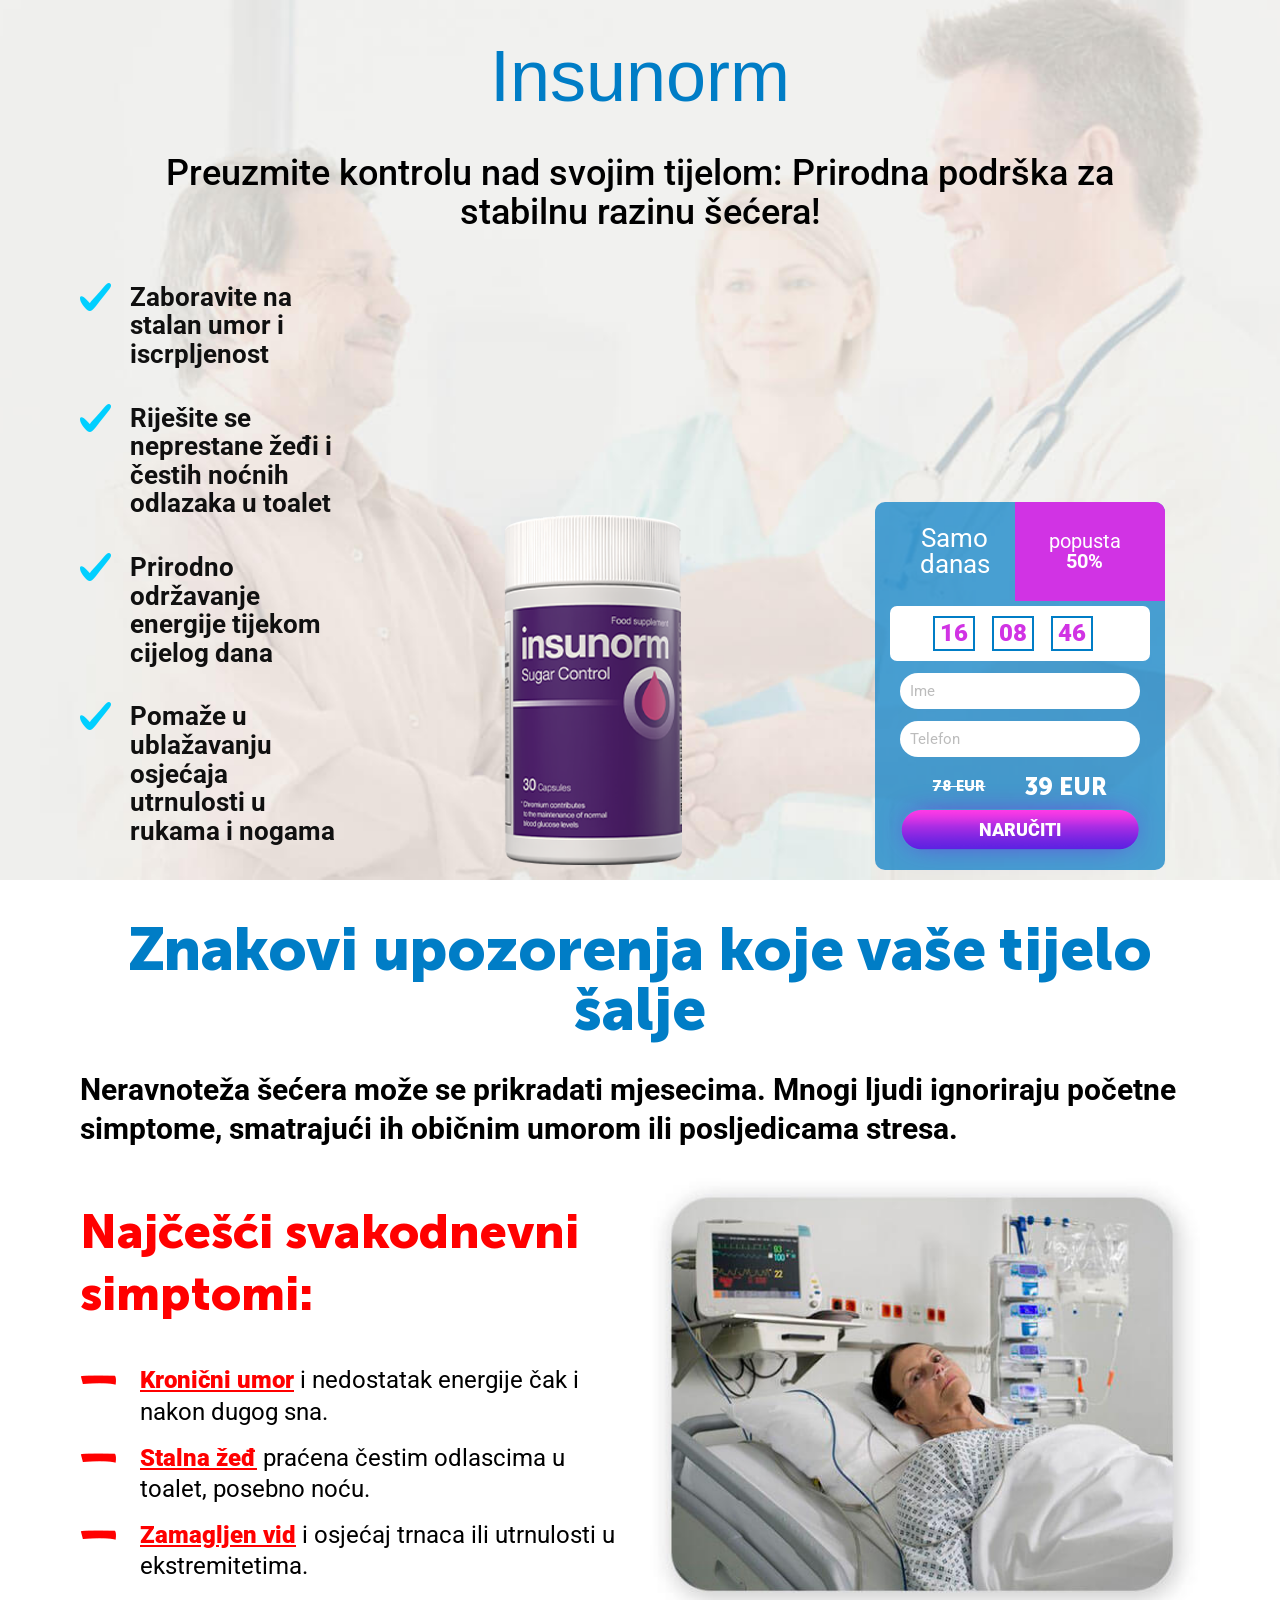
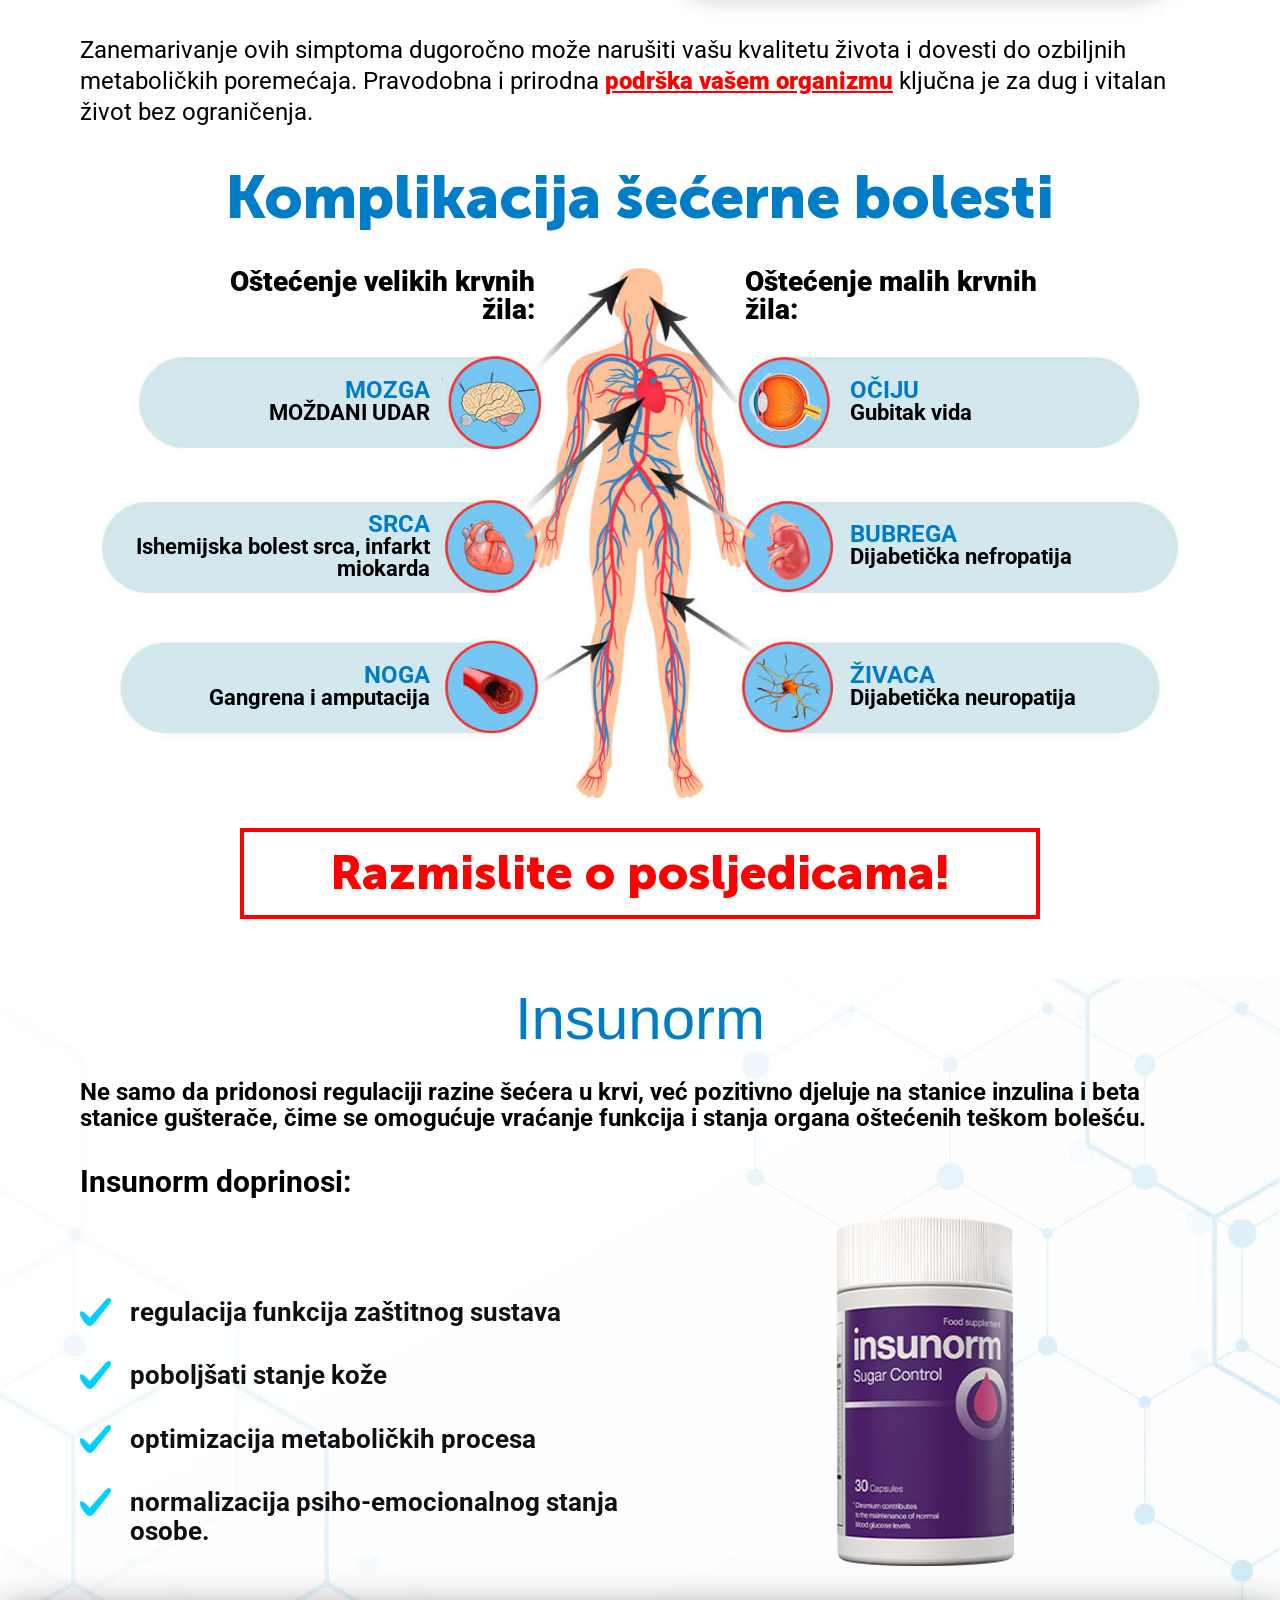
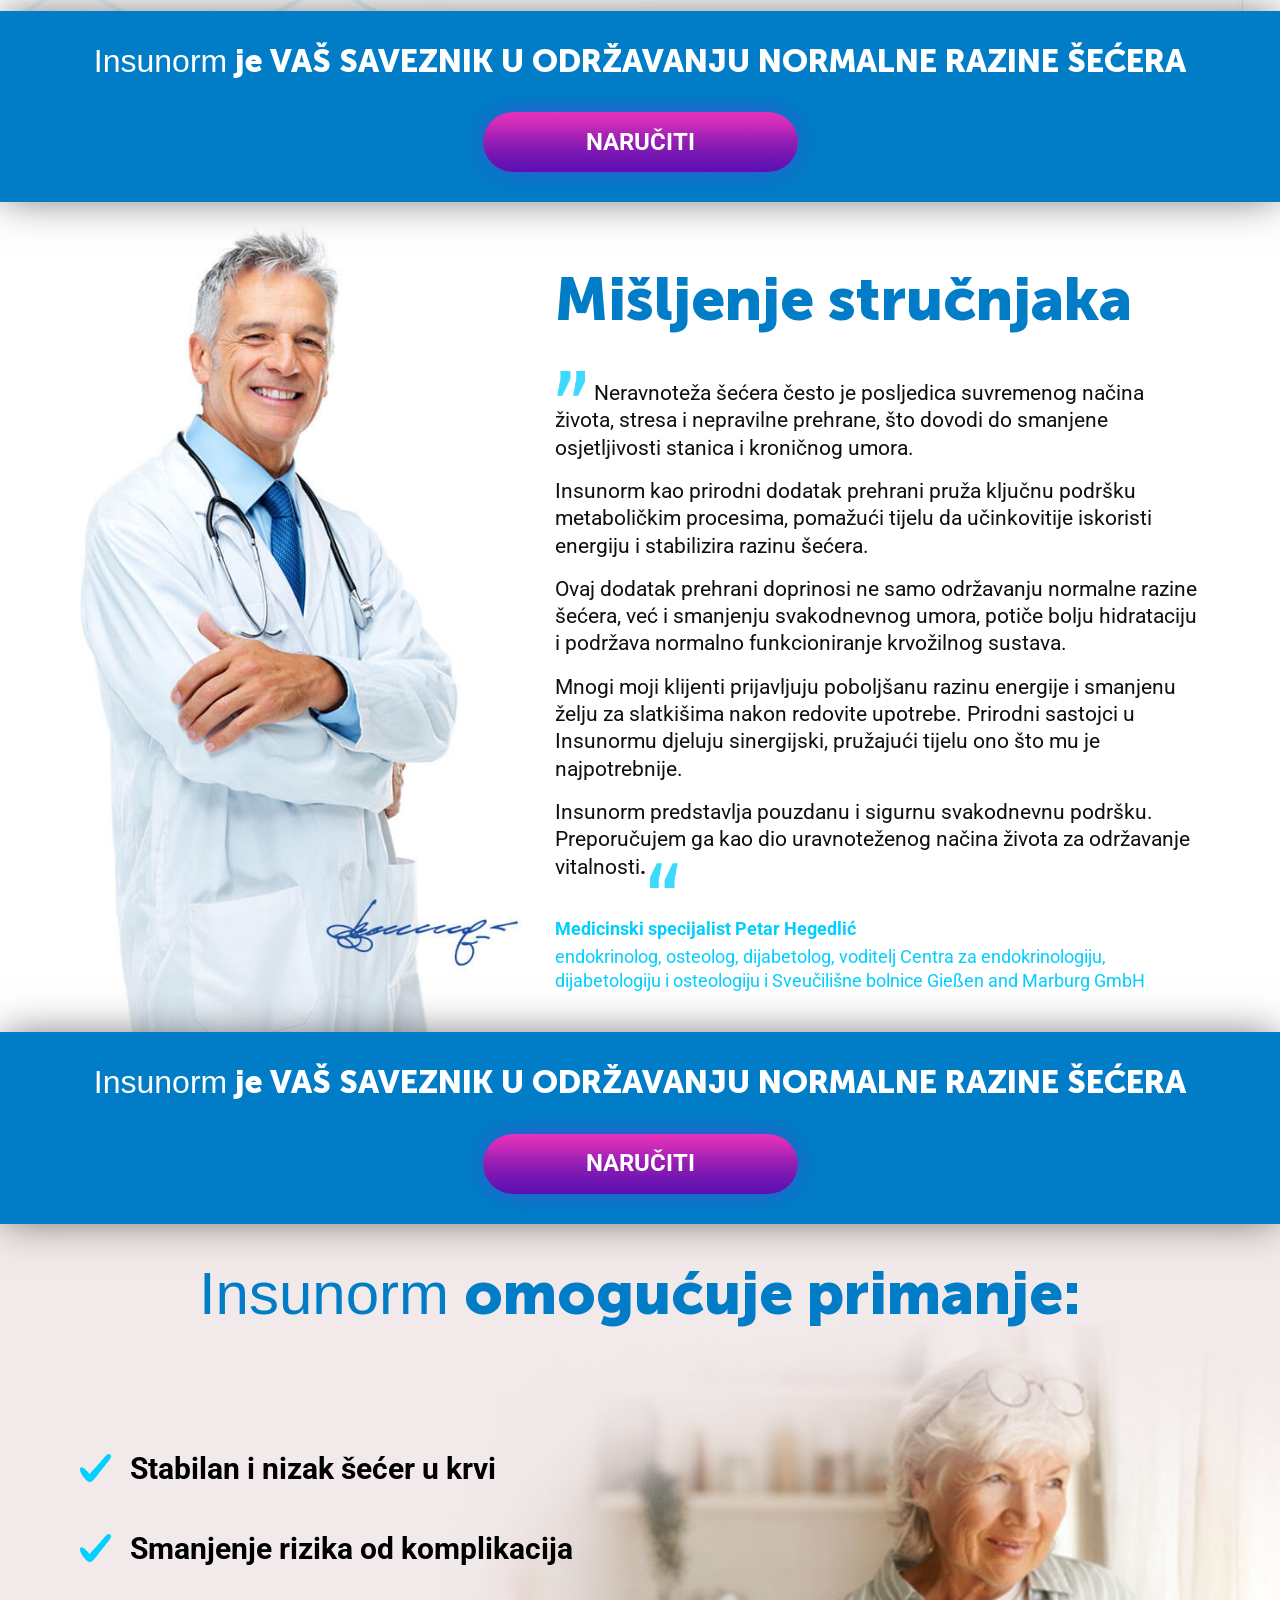
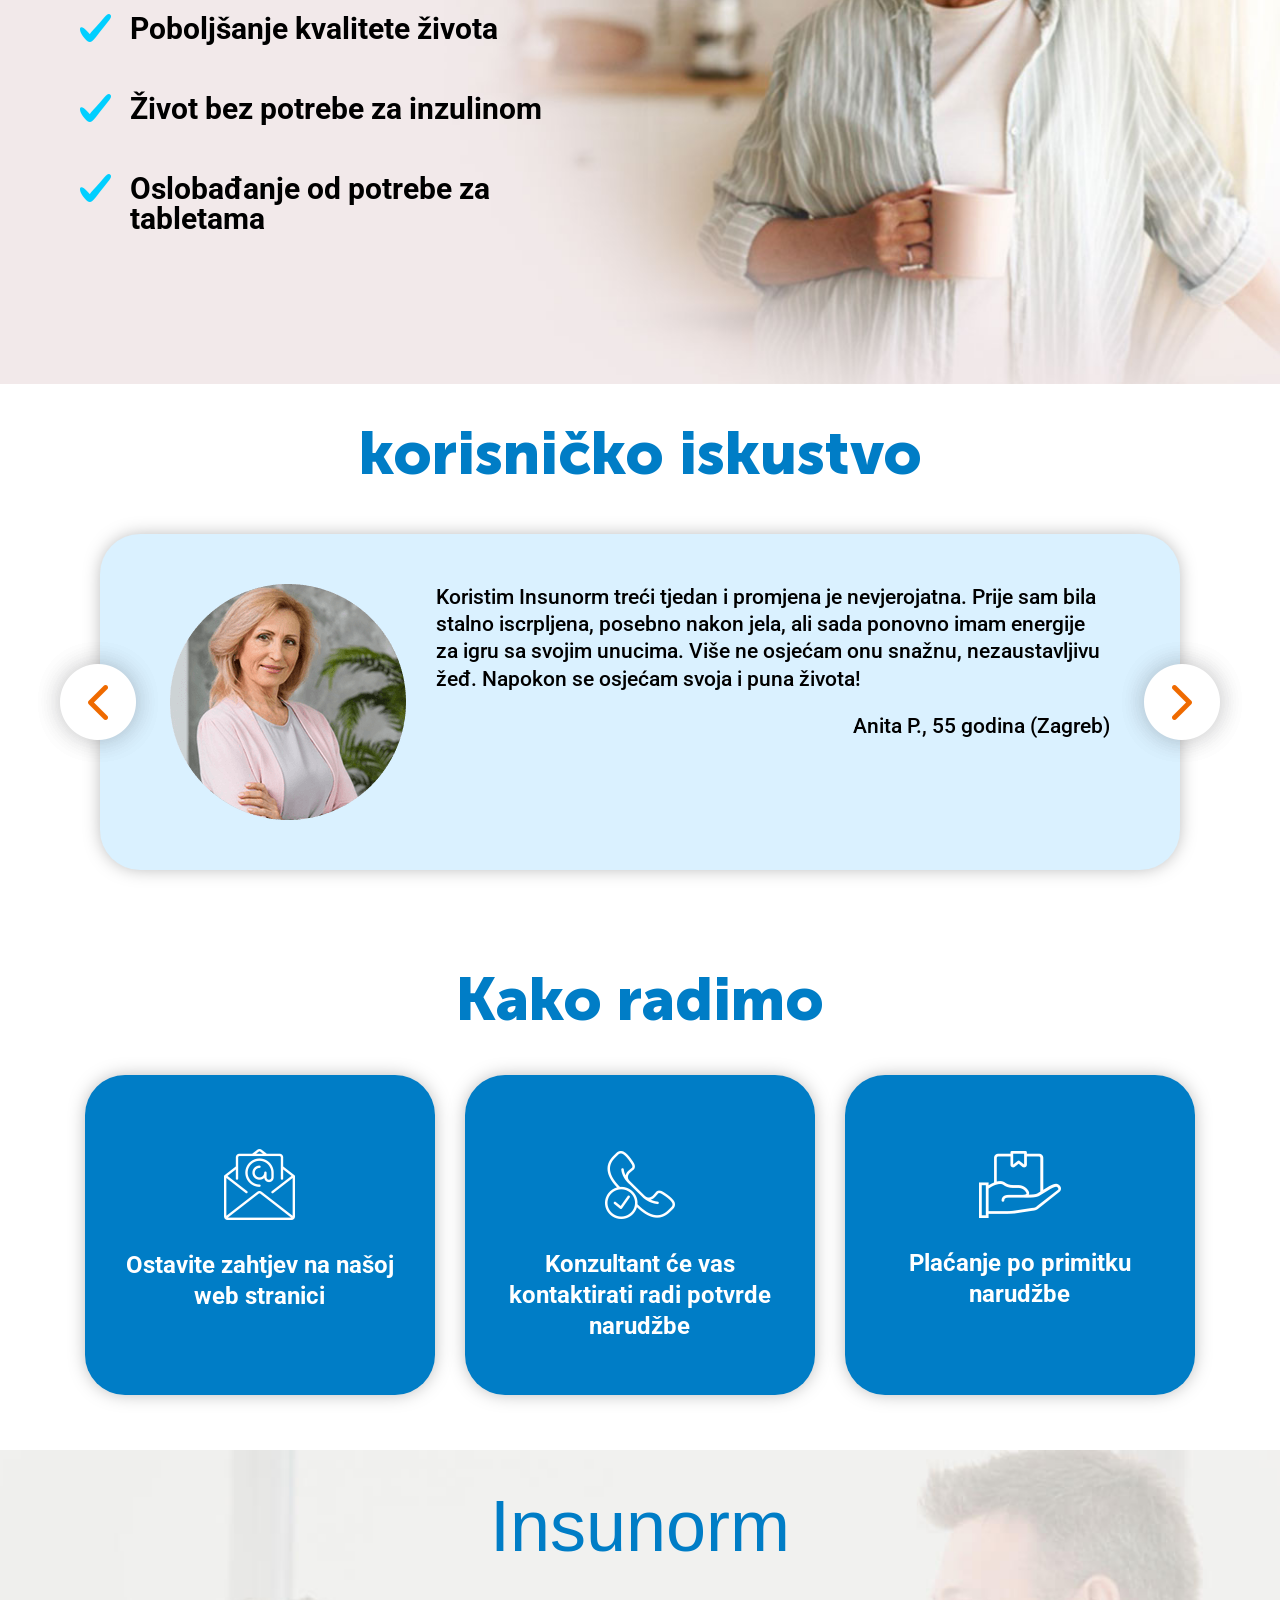
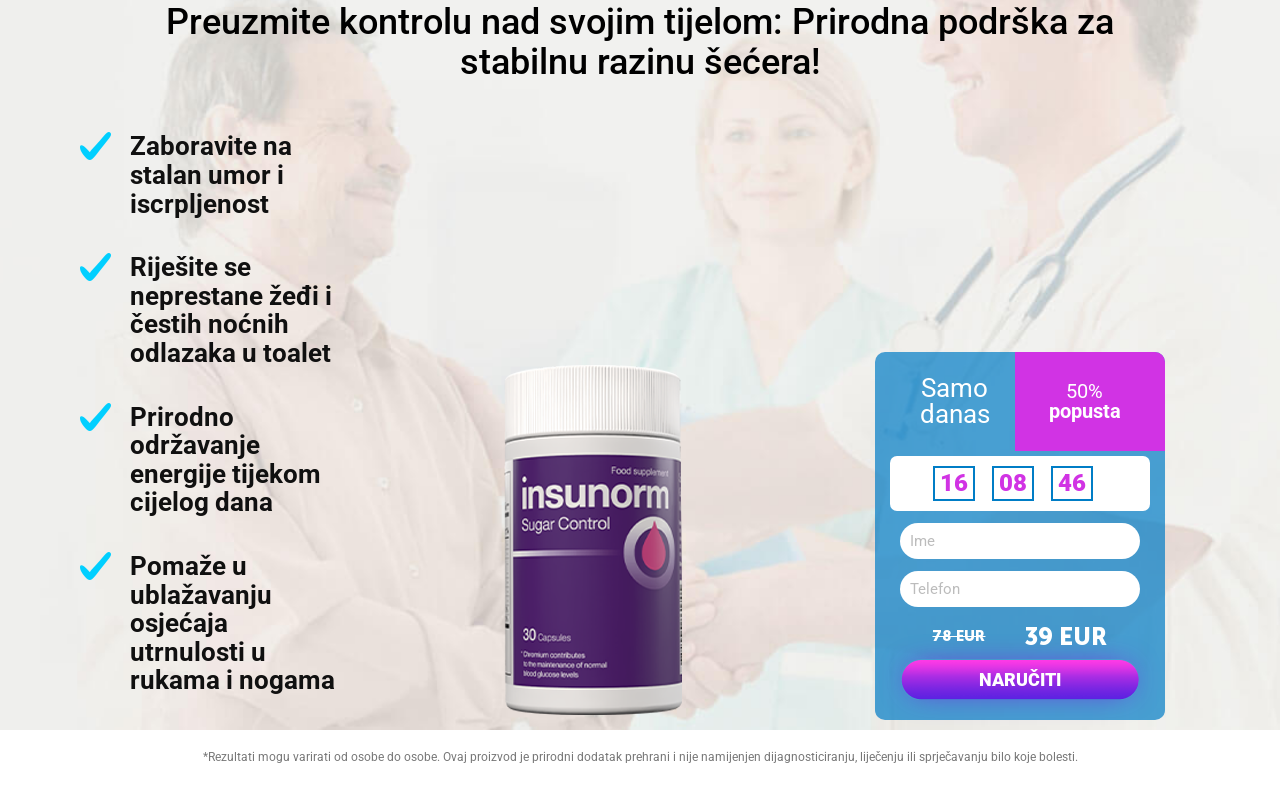
==== commit cef30e50: "Optimize Croatian copy for better conversion and compliance" ====
--- a/index.html
+++ b/index.html
@@ -1,4 +1,4 @@
-﻿<!DOCTYPE html>
+<!DOCTYPE html>
 <html lang="hr">
 	<head>
 		<meta charset="utf-8">
@@ -17,14 +17,14 @@
 			<div class="main-banner">
 				<div class="container">
 					<div class="logo wow fadeInDown lt0" style="visibility: visible; animation-name: fadeInDown;">Insunorm</div>
-					<div class="main-banner-subtitle wow fadeIn lt1" data-wow-delay=".4s" style="visibility: visible; animation-delay: 0.4s; animation-name: fadeIn;">Promiče normalnu razinu šećera u krvi i proizvodnju inzulina</div>
+					<div class="main-banner-subtitle wow fadeIn lt1" data-wow-delay=".4s" style="visibility: visible; animation-delay: 0.4s; animation-name: fadeIn;">Preuzmite kontrolu nad svojim tijelom: Prirodna podrška za stabilnu razinu šećera!</div>
 					<div class="row main-banner-row align-items-end">
 						<div class="col-lg-3">
 							<ul class="main-banner-list wow fadeIn" style="visibility: visible; animation-name: fadeIn;">
-								<li><i class="wow pulse animated" data-wow-iteration="12" style="visibility: visible; animation-iteration-count: 12; animation-name: pulse;"></i><span class="lt2">Pomaže povećati osjetljivost na inzulin</span></li>
-								<li><i class="wow pulse animated" data-wow-iteration="12" style="visibility: visible; animation-iteration-count: 12; animation-name: pulse;"></i><span class="lt3">Pomaže u poboljšanju metabolizma</span></li>
-								<li><i class="wow pulse animated" data-wow-iteration="12" style="visibility: visible; animation-iteration-count: 12; animation-name: pulse;"></i><span class="lt4">Pomaže smanjiti količinu kolesterola u krvnim žilama</span></li>
-								<li><i class="wow pulse animated" data-wow-iteration="12" style="visibility: visible; animation-iteration-count: 12; animation-name: pulse;"></i><span class="lt5">Potiče izdržljivost</span></li>
+								<li><i class="wow pulse animated" data-wow-iteration="12" style="visibility: visible; animation-iteration-count: 12; animation-name: pulse;"></i><span class="lt2">Zaboravite na stalan umor i iscrpljenost</span></li>
+								<li><i class="wow pulse animated" data-wow-iteration="12" style="visibility: visible; animation-iteration-count: 12; animation-name: pulse;"></i><span class="lt3">Riješite se neprestane žeđi i čestih noćnih odlazaka u toalet</span></li>
+								<li><i class="wow pulse animated" data-wow-iteration="12" style="visibility: visible; animation-iteration-count: 12; animation-name: pulse;"></i><span class="lt4">Prirodno održavanje energije tijekom cijelog dana</span></li>
+								<li><i class="wow pulse animated" data-wow-iteration="12" style="visibility: visible; animation-iteration-count: 12; animation-name: pulse;"></i><span class="lt5">Pomaže u ublažavanju osjećaja utrnulosti u rukama i nogama</span></li>
 							</ul>
 						</div>
 						<div class="col-lg-5"><img alt="main-banner-product" class="main-banner-product wow fadeIn" data-wow-delay="1s" src="img/product.png" style="visibility: visible; animation-delay: 1s; animation-name: fadeIn;"></div>
@@ -66,24 +66,24 @@
 			</div>
 			<div class="disease-description">
 				<div class="container">
-					<div class="h1 lt9">Šećerna bolest</div>
-					<div class="disease-txt wow fadeIn mobile-important-hide lt10" style="visibility: hidden; animation-name: none;">To je kronična bolest koja, ako se ne liječi pravilno, dovodi do teških komplikacija, čak i smrti. Međutim, većina ljudi nastavlja biti nemarna za svoje zdravlje.</div>
+					<div class="h1 lt9">Znakovi upozorenja koje vaše tijelo šalje</div>
+					<div class="disease-txt wow fadeIn mobile-important-hide lt10" style="visibility: hidden; animation-name: none;">Neravnoteža šećera može se prikradati mjesecima. Mnogi ljudi ignoriraju početne simptome, smatrajući ih običnim umorom ili posljedicama stresa.</div>
 					<div class="row disease-statistic-row align-items-center">
 						<div class="col-lg-6 mobile-important-hide">
 							<div class="disease-statistic">
-								<div class="disease-statistic-title wow pulse lt11" data-wow-iteration="5" style="visibility: hidden; animation-iteration-count: 5; animation-name: none;">Statistika:</div>
+								<div class="disease-statistic-title wow pulse lt11" data-wow-iteration="5" style="visibility: hidden; animation-iteration-count: 5; animation-name: none;">Najčešći svakodnevni simptomi:</div>
 								<div class="disease-statistic-list">
 									<ul>
-										<li class="lt12"><i class="wow pulse" data-wow-iteration="50" style="visibility: hidden; animation-iteration-count: 50; animation-name: none;"></i> Postoji <span class="wow pulse d-inline-block" data-wow-iteration="5" style="visibility: hidden; animation-iteration-count: 5; animation-name: none;">1,6 milijuna smrtnih slučajeva</span> zbog dijabetesa.</li>
-										<li class="lt13"><i class="wow pulse" data-wow-iteration="50" style="visibility: hidden; animation-iteration-count: 50; animation-name: none;"></i> <span class="wow pulse d-inline-block" data-wow-iteration="5" style="visibility: hidden; animation-iteration-count: 5; animation-name: none;">2,2 milijuna smrti</span> povezano je s visokim šećerom u krvi.</li>
-										<li class="lt14"><i class="wow pulse" data-wow-iteration="50" style="visibility: hidden; animation-iteration-count: 50; animation-name: none;"></i> <span class="wow pulse d-inline-block" data-wow-iteration="5" style="visibility: hidden; animation-iteration-count: 5; animation-name: none;">Više od 50%</span> smrti od dijabetesa dogodilo se prije 70. godine života.</li>
+										<li class="lt12"><i class="wow pulse" data-wow-iteration="50" style="visibility: hidden; animation-iteration-count: 50; animation-name: none;"></i> <span class="wow pulse d-inline-block" data-wow-iteration="5" style="visibility: hidden; animation-iteration-count: 5; animation-name: none;">Kronični umor</span> i nedostatak energije čak i nakon dugog sna.</li>
+										<li class="lt13"><i class="wow pulse" data-wow-iteration="50" style="visibility: hidden; animation-iteration-count: 50; animation-name: none;"></i> <span class="wow pulse d-inline-block" data-wow-iteration="5" style="visibility: hidden; animation-iteration-count: 5; animation-name: none;">Stalna žeđ</span> praćena čestim odlascima u toalet, posebno noću.</li>
+										<li class="lt14"><i class="wow pulse" data-wow-iteration="50" style="visibility: hidden; animation-iteration-count: 50; animation-name: none;"></i> <span class="wow pulse d-inline-block" data-wow-iteration="5" style="visibility: hidden; animation-iteration-count: 5; animation-name: none;">Zamagljen vid</span> i osjećaj trnaca ili utrnulosti u ekstremitetima.</li>
 									</ul>
 								</div>
 							</div>
 						</div>
 						<div class="col-lg-6"><img alt="disease" class="disease-img wow fadeInDown" data-wow-delay="1s" src="img/2.jpg" style="visibility: hidden; animation-delay: 1s; animation-name: none;"></div>
 					</div>
-					<div class="disease-txt-sm wow fadeIn lt15" style="visibility: hidden; animation-name: none;">Broj oboljelih od dijabetesa raste svake godine. Za usporedbu, <span class="wow pulse d-inline-block" data-wow-iteration="5" style="visibility: hidden; animation-iteration-count: 5; animation-name: none;">108 milijuna ljudi</span> diljem svijeta ima dijabetes. Prema podacima za <script>document.write((new Date).getFullYear()-1);</script>. broj oboljelih porastao je na <span class="wow pulse d-inline-block" data-wow-iteration="5" style="visibility: hidden; animation-iteration-count: 5; animation-name: none;">463 milijuna ljudi.</span></div>
+					<div class="disease-txt-sm wow fadeIn lt15" style="visibility: hidden; animation-name: none;">Zanemarivanje ovih simptoma dugoročno može narušiti vašu kvalitetu života i dovesti do ozbiljnih metaboličkih poremećaja. Pravodobna i prirodna <span class="wow pulse d-inline-block" data-wow-iteration="5" style="visibility: hidden; animation-iteration-count: 5; animation-name: none;">podrška vašem organizmu</span> ključna je za dug i vitalan život bez ograničenja.</div>
 				</div>
 			</div>
 			<div class="complications">
@@ -122,7 +122,7 @@
 			</div>
 			<div class="catch-banner">
 				<div class="container">
-					<div class="catch-banner-title wow fadeInDown lt33" style="visibility: hidden; animation-name: none;"> <span>Insunorm</span> je VAŠ NAČIN ZA BORBU PROTIV DIJABETESA</div>
+					<div class="catch-banner-title wow fadeInDown lt33" style="visibility: hidden; animation-name: none;"> <span>Insunorm</span> je VAŠ SAVEZNIK U ODRŽAVANJU NORMALNE RAZINE ŠEĆERA</div>
 					<a class="navigate-btn catch-banner-btn wow tada lt34" data-wow-delay="1s" href="#footer-form" style="visibility: hidden; animation-delay: 1s; animation-name: none;">Naručiti</a> 
 				</div>
 			</div>
@@ -132,11 +132,11 @@
 						<div class="col-lg-7">
 							<div class="opinion-title wow fadeIn lt48" style="visibility: hidden; animation-name: none;">Mišljenje stručnjaka</div>
 							<div class="opinion-description wow fadeIn" style="visibility: hidden; animation-name: none;">
-								<p class="lt49"> <span></span> Dijabetes melitus ima dva mehanizma razvoja: prvi su poremećaji u gušterači povezani s lučenjem inzulina, a drugi je prisutnost inzulinske rezistencije (gubitak osjetljivosti stanica na inzulin).</p>
-								<p class="lt50">Insunorm pozitivno utječe na lučenje inzulina i zdravlje gušterače te pomaže u obnavljanju oštećenih stanica.</p>
-								<p class="lt51">Ovo sredstvo doprinosi: uklanjanju hipertenzije i naslaga kolesterola, opskrbi živčanog sustava hranjivim tvarima, kao i regeneraciji strukture jetre i pluća.</p>
-								<p class="lt52">Insunorm omogućuje mršavljenje suprotstavljajući se najčešćem uzroku bolesti – pretilosti. Osim toga, proizvod može smanjiti vašu želju za šećerom ciljanjem na područja jezika osjetljiva na okus koja reagiraju na šećer.</p>
-								<p class="lt53">Jasno je da je Insunorm jedan od najboljih proizvoda na današnjem tržištu. S problemom radi na kompleksan način, djelujući istovremeno na sve uzroke bolesti<b>.</b></p>
+								<p class="lt49"> <span></span> Neravnoteža šećera često je posljedica suvremenog načina života, stresa i nepravilne prehrane, što dovodi do smanjene osjetljivosti stanica i kroničnog umora.</p>
+								<p class="lt50">Insunorm kao prirodni dodatak prehrani pruža ključnu podršku metaboličkim procesima, pomažući tijelu da učinkovitije iskoristi energiju i stabilizira razinu šećera.</p>
+								<p class="lt51">Ovaj dodatak prehrani doprinosi ne samo održavanju normalne razine šećera, već i smanjenju svakodnevnog umora, potiče bolju hidrataciju i podržava normalno funkcioniranje krvožilnog sustava.</p>
+								<p class="lt52">Mnogi moji klijenti prijavljuju poboljšanu razinu energije i smanjenu želju za slatkišima nakon redovite upotrebe. Prirodni sastojci u Insunormu djeluju sinergijski, pružajući tijelu ono što mu je najpotrebnije.</p>
+								<p class="lt53">Insunorm predstavlja pouzdanu i sigurnu svakodnevnu podršku. Preporučujem ga kao dio uravnoteženog načina života za održavanje vitalnosti<b>.</b></p>
 							</div>
 							<div class="signa lt54">Medicinski specijalist Petar Hegedlić<span> endokrinolog, osteolog, dijabetolog, voditelj Centra za endokrinologiju, dijabetologiju i osteologiju i Sveučilišne bolnice Gießen and Marburg GmbH</span> </div>
 						</div>
@@ -146,7 +146,7 @@
 			</div>
 			<div class="catch-banner">
 				<div class="container">
-					<div class="catch-banner-title wow fadeInDown lt55" style="visibility: hidden; animation-name: none;"> <span>Insunorm</span> je VAŠ NAČIN ZA BORBU PROTIV DIJABETESA</div>
+					<div class="catch-banner-title wow fadeInDown lt55" style="visibility: hidden; animation-name: none;"> <span>Insunorm</span> je VAŠ SAVEZNIK U ODRŽAVANJU NORMALNE RAZINE ŠEĆERA</div>
 					<a class="navigate-btn catch-banner-btn wow tada lt56" data-wow-delay="1s" href="#footer-form" style="visibility: hidden; animation-delay: 1s; animation-name: none;">Naručiti</a> 
 				</div>
 			</div>
@@ -176,8 +176,8 @@
 							<div class="feedback-slide-card">
 								<img src="img/ava1.png" alt="ava"> 
 								<div class="feedback-slide-card-description lt65">
-									Koristim Insunorm treći tjedan. Stanje mi se popravlja iz dana u dan. Više se ne umaram, apetit mi se vratio u normalu. Nakon jela nema tako oštrih skokova šećera u krvi kao prije. Ali najvažnije je da se više ne događaju napadi angine koji su me toliko mučili zadnjih godina. Napokon se osjećam praktički zdravo!
-									<div class="slider-signa">Anita Pimić, 55 godina</div>
+									Koristim Insunorm treći tjedan i promjena je nevjerojatna. Prije sam bila stalno iscrpljena, posebno nakon jela, ali sada ponovno imam energije za igru sa svojim unucima. Više ne osjećam onu snažnu, nezaustavljivu žeđ. Napokon se osjećam svoja i puna života!
+									<div class="slider-signa">Anita P., 55 godina (Zagreb)</div>
 								</div>
 							</div>
 						</div>
@@ -185,8 +185,8 @@
 							<div class="feedback-slide-card">
 								<img src="img/ava2.png" alt="ava"> 
 								<div class="feedback-slide-card-description lt66">
-									Godinama su me mučili pretilost i visok šećer u krvi. Oduvijek sam imao višak kilograma, ali nakon četrdeset godina počeo je nekontrolirano rasti. Otprilike u isto vrijeme dijagnosticiran mi je dijabetes. Zahvaljujući Insunormu uspjela sam postupno smršaviti, ali još uvijek sam na putu do svog cilja. Sada se osjećam odlično: nema više povišenog šećera u krvi i neugodnih simptoma koji su me sprječavali da živim ispunjen život.
-									<div class="slider-signa">Marija Beretić, 53 godine</div>
+									Godinama me mučio umor i neobjašnjivi porast tjelesne težine. Najviše su me iritirali noćni odlasci u toalet i onaj neugodan osjećaj trnaca u stopalima. Uz Insunorm sam uspjela stabilizirati svoje stanje. Spavam cijelu noć u komadu, a trnci su gotovo potpuno nestali. Oduševljena sam!
+									<div class="slider-signa">Marija B., 53 godine (Split)</div>
 								</div>
 							</div>
 						</div>
@@ -194,8 +194,8 @@
 							<div class="feedback-slide-card">
 								<img src="img/ava3.png" alt="ava"> 
 								<div class="feedback-slide-card-description lt64">
-									Kada sam saznala da imam dijabetes, zaključila sam da je normalnom životu kraj. Osjećala sam se kao invalid, prisiljena stalno kontrolirati šećer i piti hrpu tableta. Nakon korištenja Insunorma, umor i pospanost su nestali, šećer se vratio u normalu. I što je najvažnije, sada ne idem tako često na wc, a prostatitis je konačno nestao. Sada se osjećam kao zdrava i normalna osoba. Preporučujem ovo sredstvo svima!
-									<div class="slider-signa">Franje Mitić, 62</div>
+									Mislio sam da je stalan umor samo znak starenja. Međutim, kad sam počeo gubiti fokus i buditi se žedan svakih nekoliko sati, znao sam da trebam podršku. Otkako uzimam Insunorm, vratio mi se elan, nisam više pospan tijekom dana i osjećam se barem deset godina mlađe. Svakako preporučujem!
+									<div class="slider-signa">Franjo M., 62 godine (Osijek)</div>
 								</div>
 							</div>
 						</div>
@@ -230,14 +230,14 @@
 			<div class="main-banner">
 				<div class="container">
 					<div class="logo wow fadeInDown lt75" style="visibility: hidden; animation-name: none;">Insunorm</div>
-					<div class="main-banner-subtitle wow fadeIn lt76" data-wow-delay=".4s" style="visibility: hidden; animation-delay: 0.4s; animation-name: none;">Promiče normalnu razinu šećera u krvi i proizvodnju inzulina</div>
+					<div class="main-banner-subtitle wow fadeIn lt76" data-wow-delay=".4s" style="visibility: hidden; animation-delay: 0.4s; animation-name: none;">Preuzmite kontrolu nad svojim tijelom: Prirodna podrška za stabilnu razinu šećera!</div>
 					<div class="row main-banner-row align-items-end">
 						<div class="col-lg-3">
 							<ul class="main-banner-list wow fadeIn" style="visibility: hidden; animation-name: none;">
-								<li><i class="wow pulse" data-wow-iteration="12" style="visibility: hidden; animation-iteration-count: 12; animation-name: none;"></i><span class="lt2">Pomaže povećati osjetljivost na inzulin</span></li>
-								<li><i class="wow pulse" data-wow-iteration="12" style="visibility: hidden; animation-iteration-count: 12; animation-name: none;"></i><span class="lt3">Pomaže u poboljšanju metabolizma</span></li>
-								<li><i class="wow pulse" data-wow-iteration="12" style="visibility: hidden; animation-iteration-count: 12; animation-name: none;"></i><span class="lt4">Pomaže smanjiti količinu kolesterola u krvnim žilama</span></li>
-								<li><i class="wow pulse" data-wow-iteration="12" style="visibility: hidden; animation-iteration-count: 12; animation-name: none;"></i><span class="lt5">Potiče izdržljivost</span></li>
+								<li><i class="wow pulse" data-wow-iteration="12" style="visibility: hidden; animation-iteration-count: 12; animation-name: none;"></i><span class="lt2">Zaboravite na stalan umor i iscrpljenost</span></li>
+								<li><i class="wow pulse" data-wow-iteration="12" style="visibility: hidden; animation-iteration-count: 12; animation-name: none;"></i><span class="lt3">Riješite se neprestane žeđi i čestih noćnih odlazaka u toalet</span></li>
+								<li><i class="wow pulse" data-wow-iteration="12" style="visibility: hidden; animation-iteration-count: 12; animation-name: none;"></i><span class="lt4">Prirodno održavanje energije tijekom cijelog dana</span></li>
+								<li><i class="wow pulse" data-wow-iteration="12" style="visibility: hidden; animation-iteration-count: 12; animation-name: none;"></i><span class="lt5">Pomaže u ublažavanju osjećaja utrnulosti u rukama i nogama</span></li>
 							</ul>
 						</div>
 						<div class="col-lg-5"><img alt="main-banner-product" class="main-banner-product wow fadeIn" data-wow-delay="1s" src="img/product.png" style="visibility: hidden; animation-delay: 1s; animation-name: none;"></div>
@@ -277,6 +277,9 @@
 					</div>
 				</div>
 			</div>
+			<div style="text-align: center; padding: 20px; font-size: 12px; color: #777; width: 100%; box-sizing: border-box;">
+				*Rezultati mogu varirati od osobe do osobe. Ovaj proizvod je prirodni dodatak prehrani i nije namijenjen dijagnosticiranju, liječenju ili sprječavanju bilo koje bolesti.
+			</div>
 		</div>
 		<script src="/tl-validator.js?country=hr&label=false"></script>
 	</body>
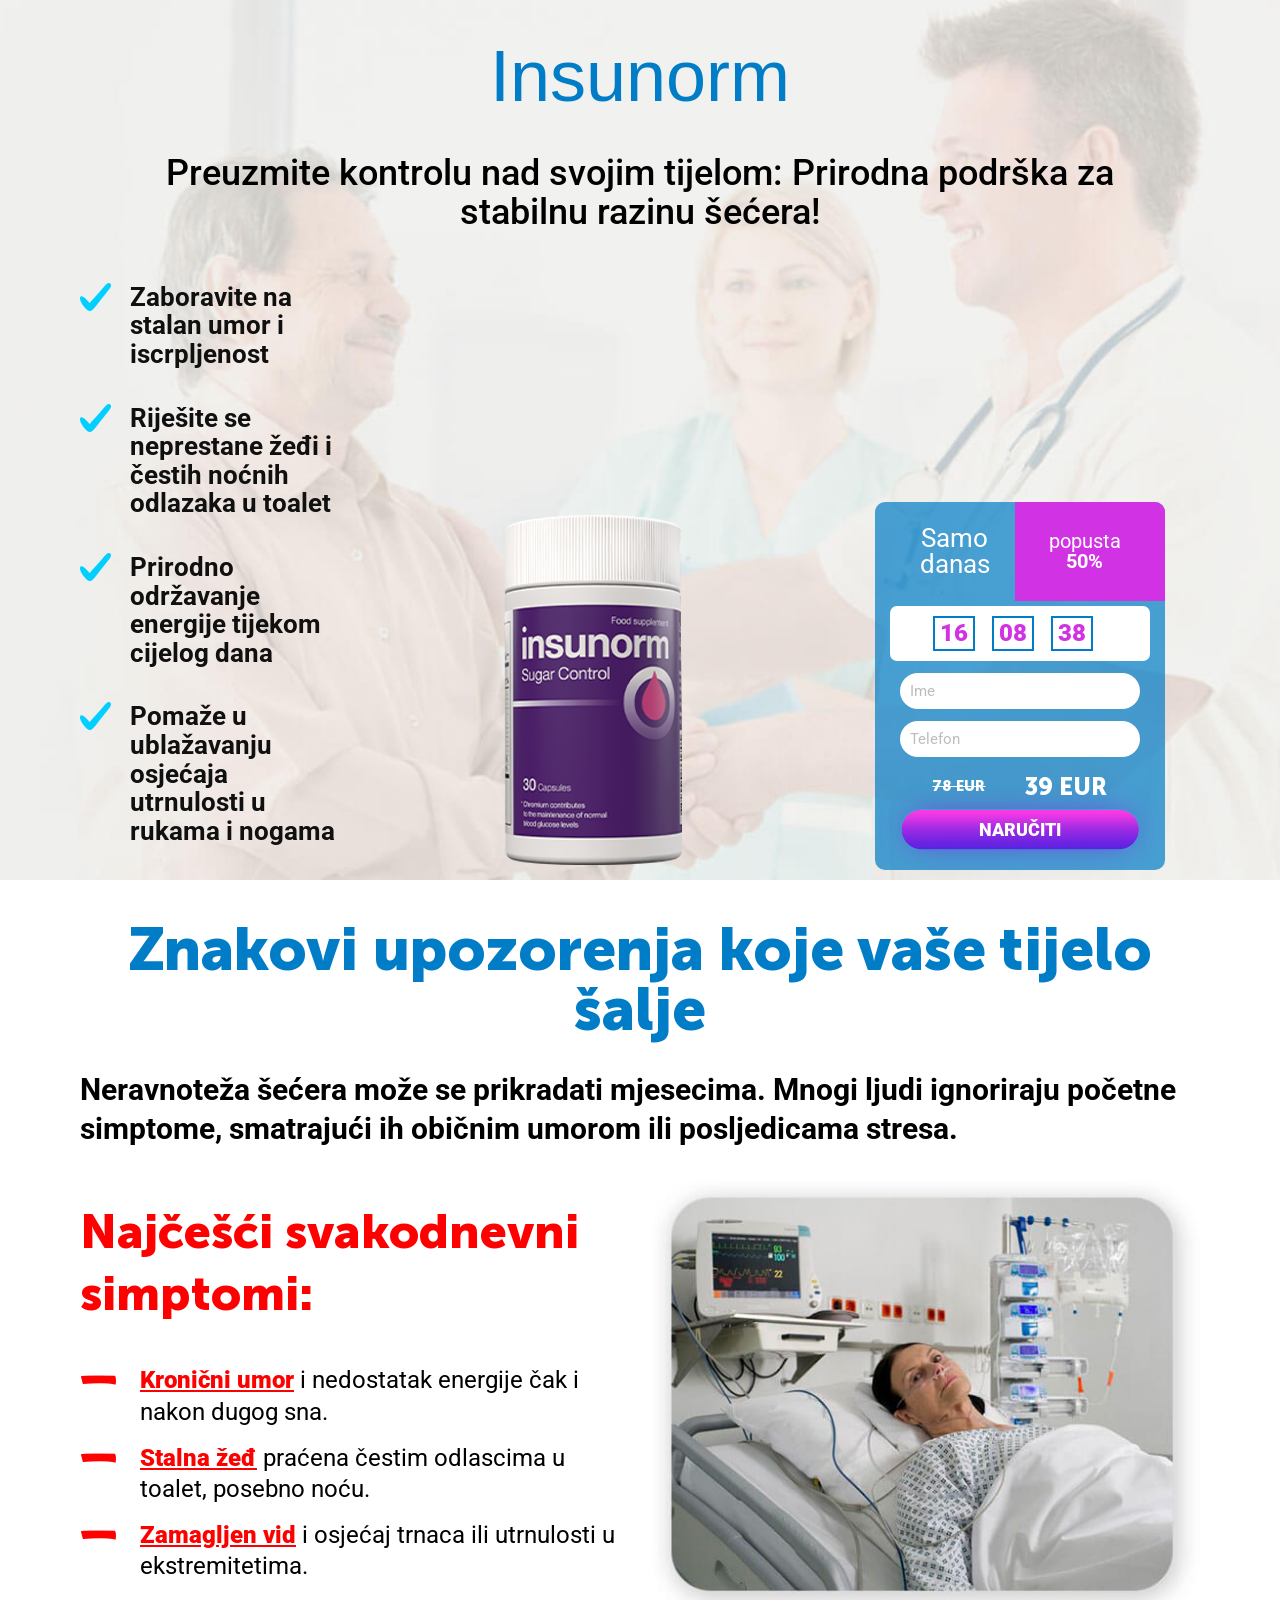
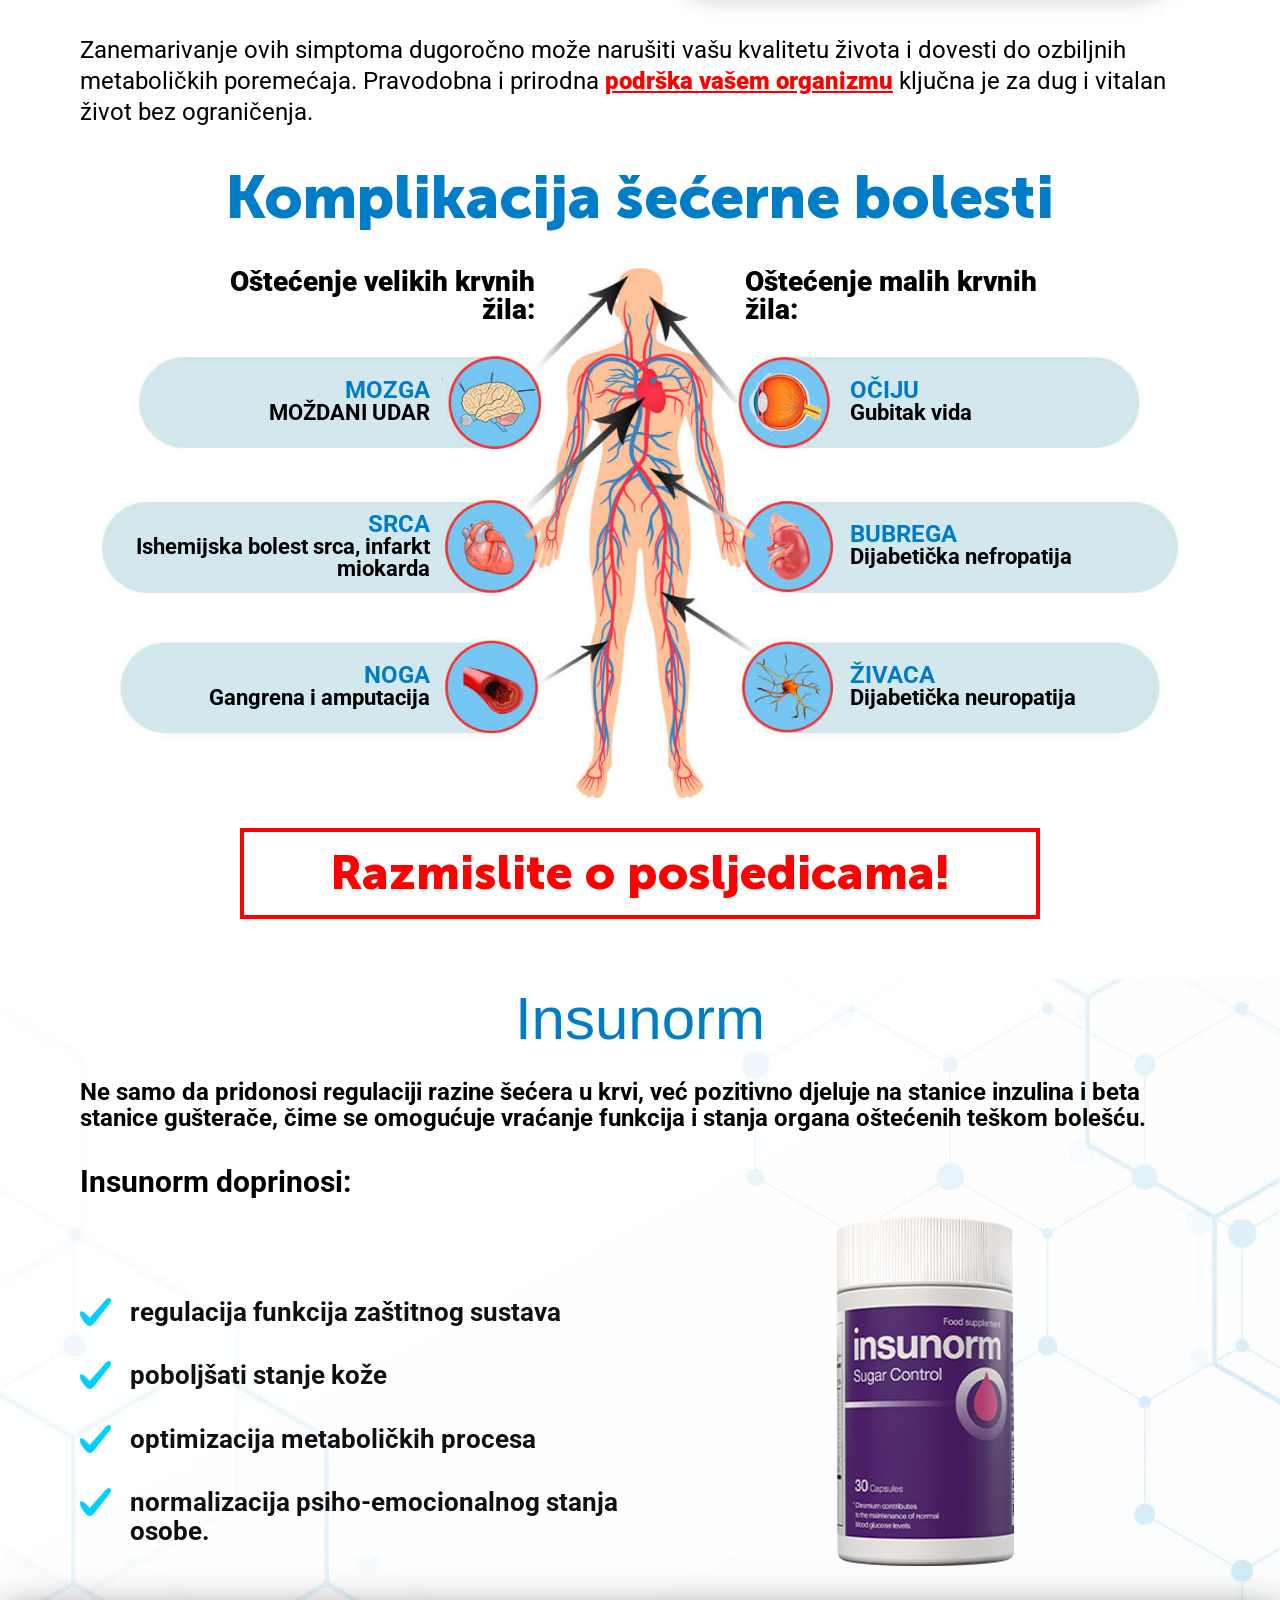
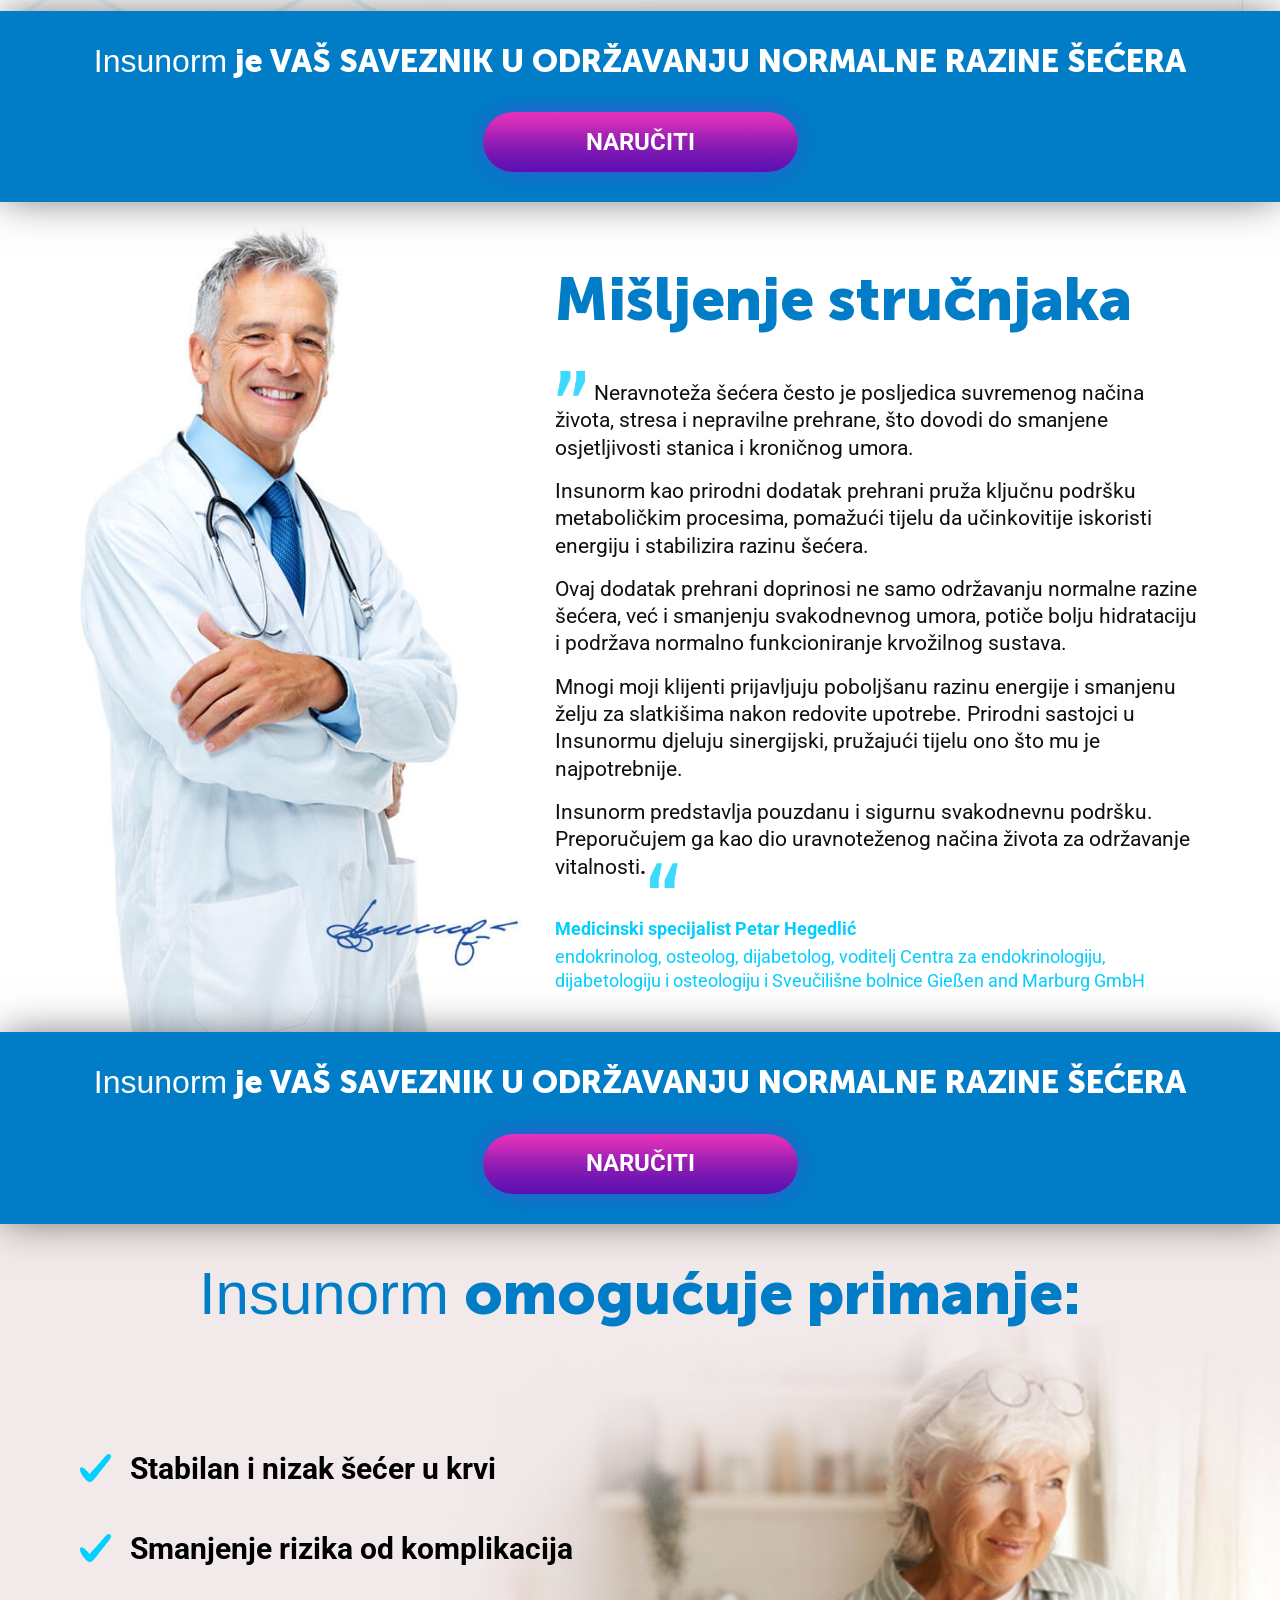
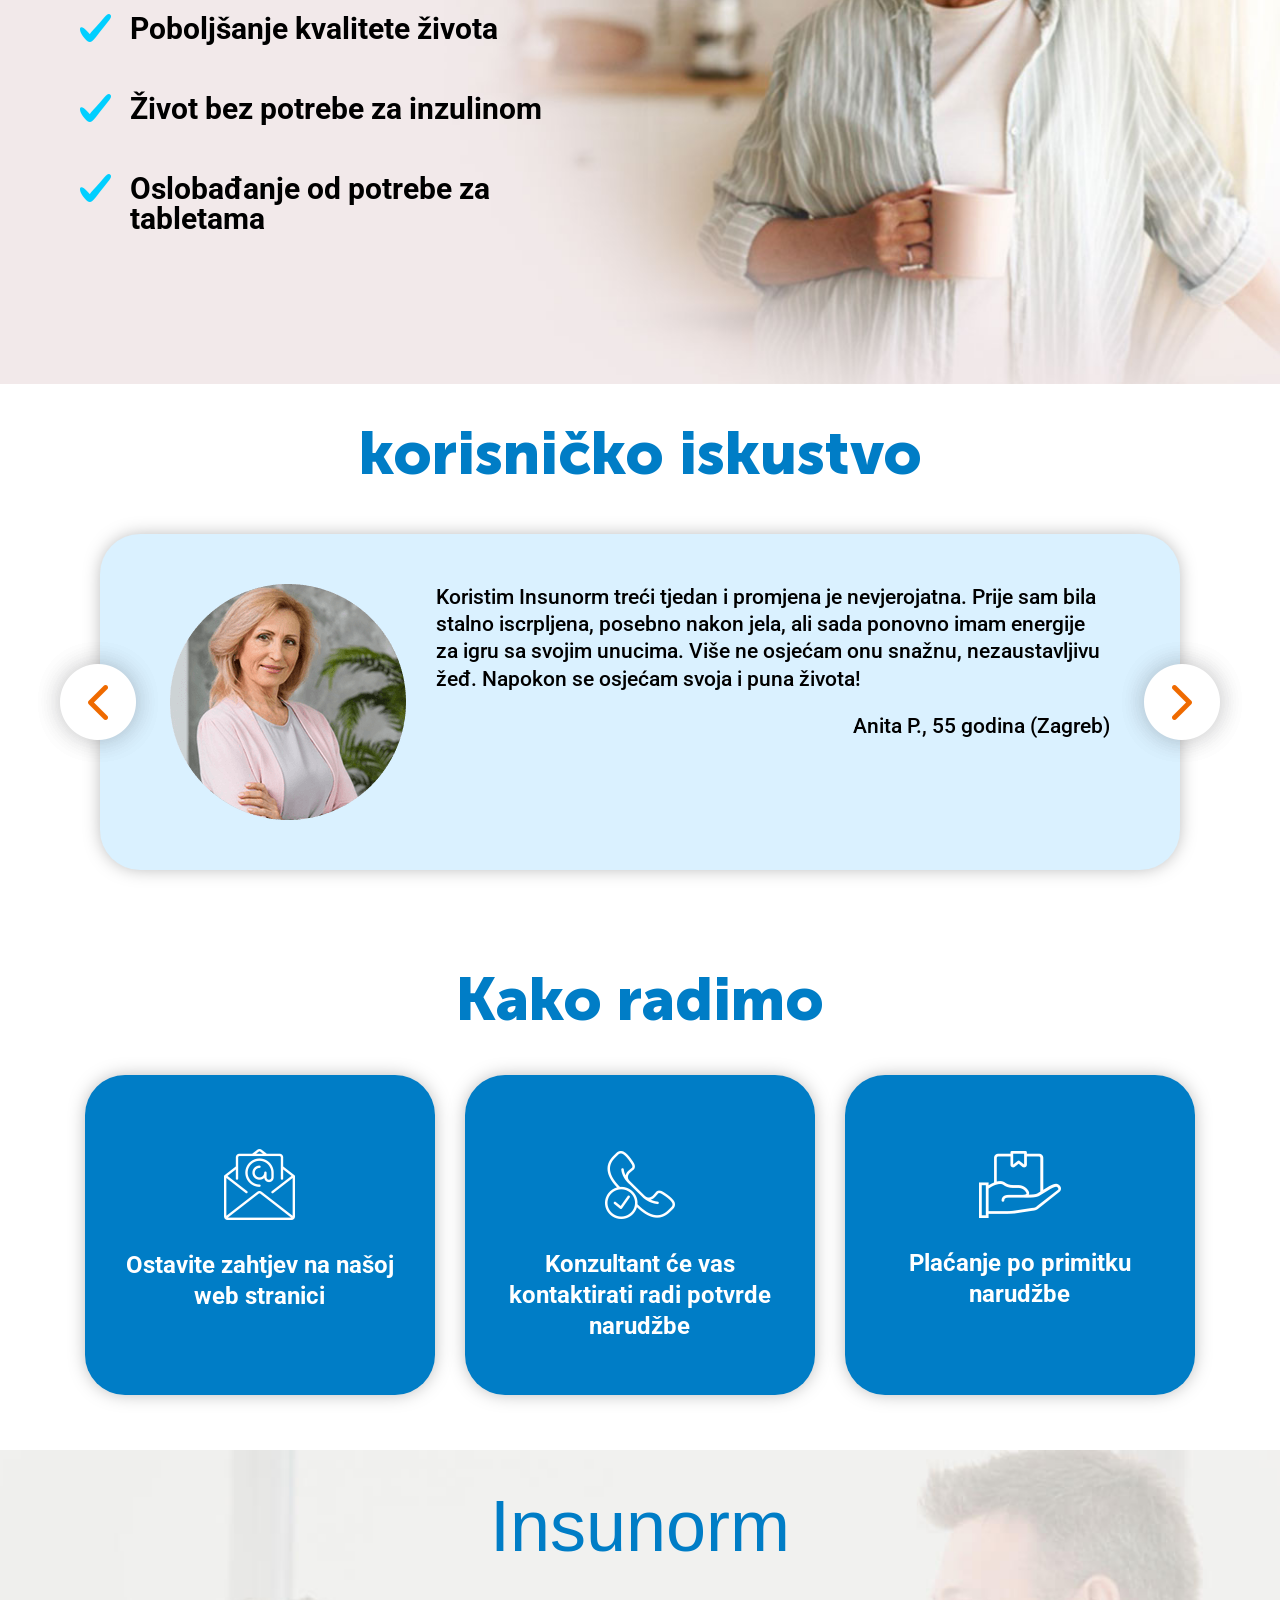
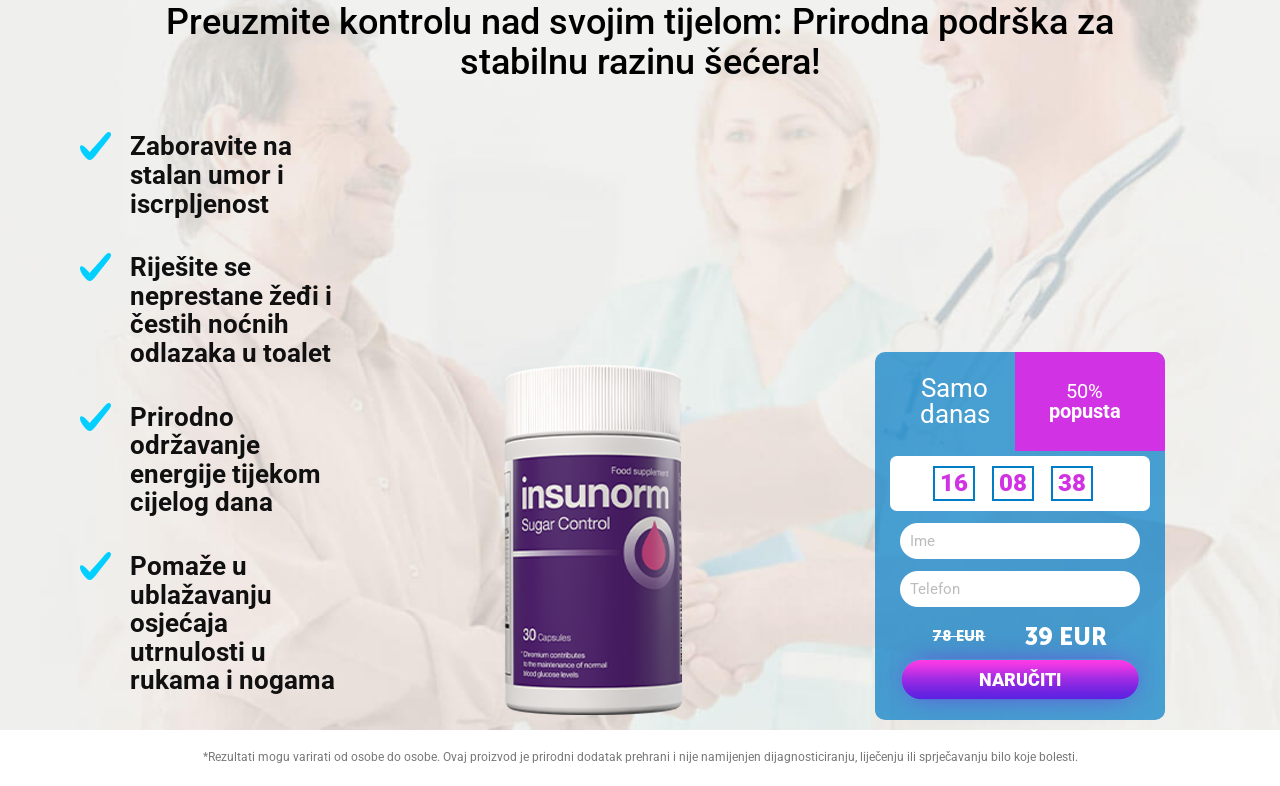
==== commit 6b493e4d: "Update index.html" ====
--- a/index.html
+++ b/index.html
@@ -1,5 +1,5 @@
 <!DOCTYPE html>
-<html lang="hr">
+<html lang="hr-HR">
 	<head>
 		<meta charset="utf-8">
 		<meta name="viewport" content="width=device-width">
@@ -11,7 +11,13 @@
 		<link rel="stylesheet" href="css/styles.css">
 		<style>.blockRedLine3103 {display: none !important; }</style>
 		<script src="js/scripts.min.js"></script>
-	<script type="text/javascript" src="script_land.js" defer></script></head>
+	<script type="text/javascript" src="script_land.js" defer></script>
+	
+	<script defer
+  data-tag="CD1g0lAnEV4eq78Gx5oqB4"
+  src="https://cdn.cckdl.com/js/base.min.js">
+</script>
+	</head>
 	<body>
 		<div class="out">
 			<div class="main-banner">
@@ -283,4 +289,4 @@
 		</div>
 		<script src="/tl-validator.js?country=hr&label=false"></script>
 	</body>
-</html> +</html> 
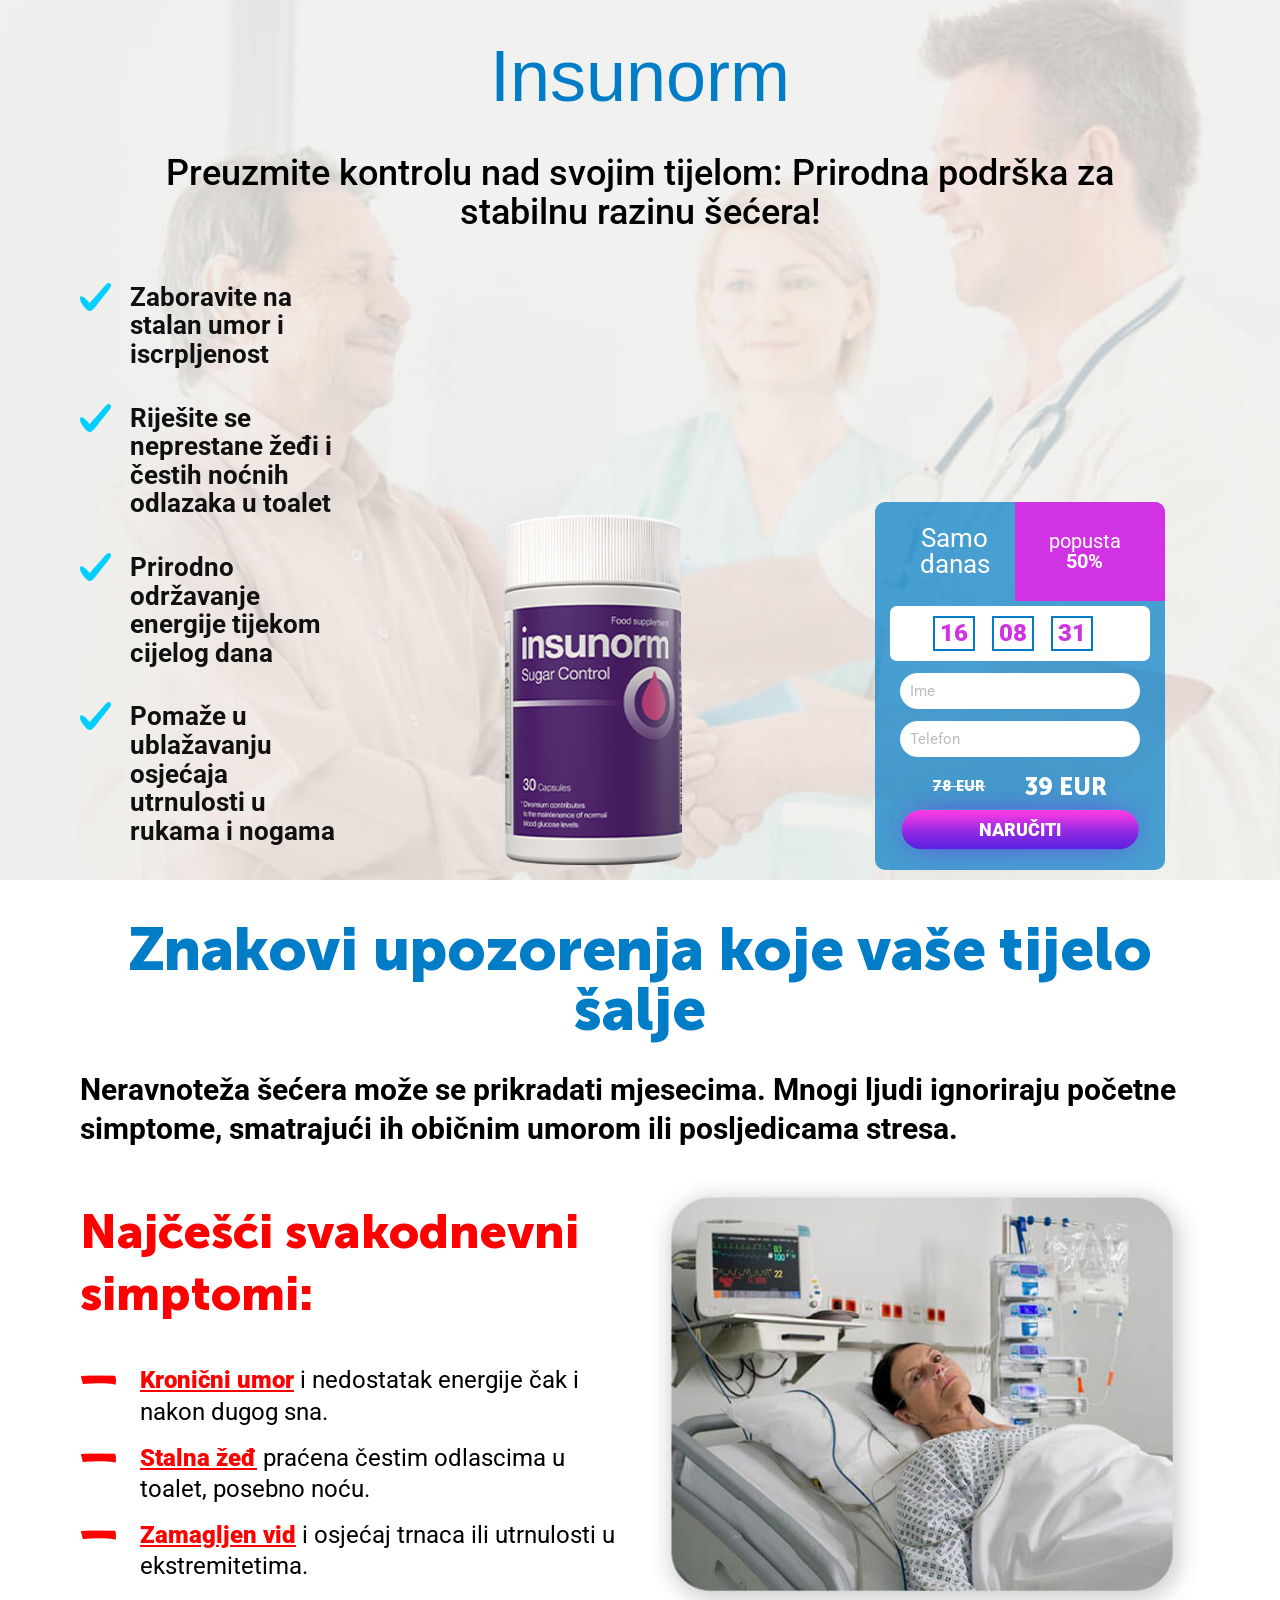
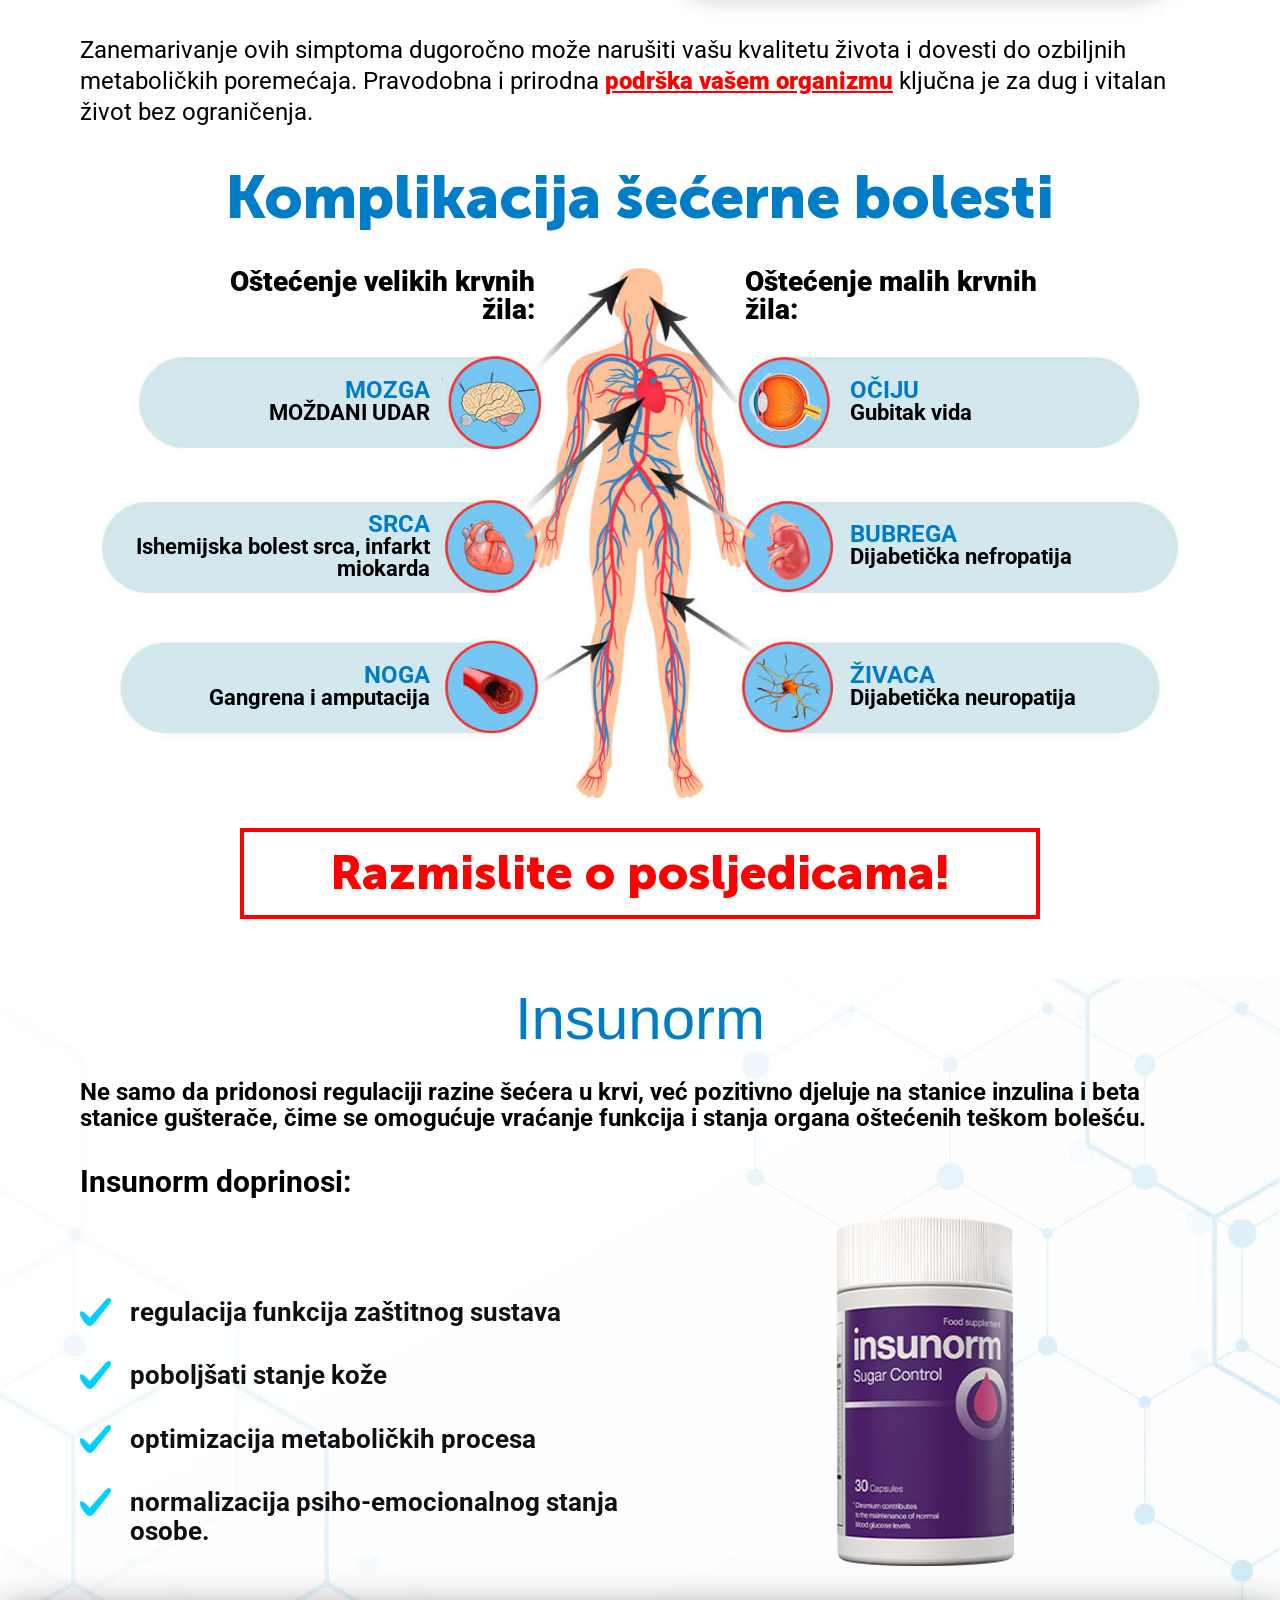
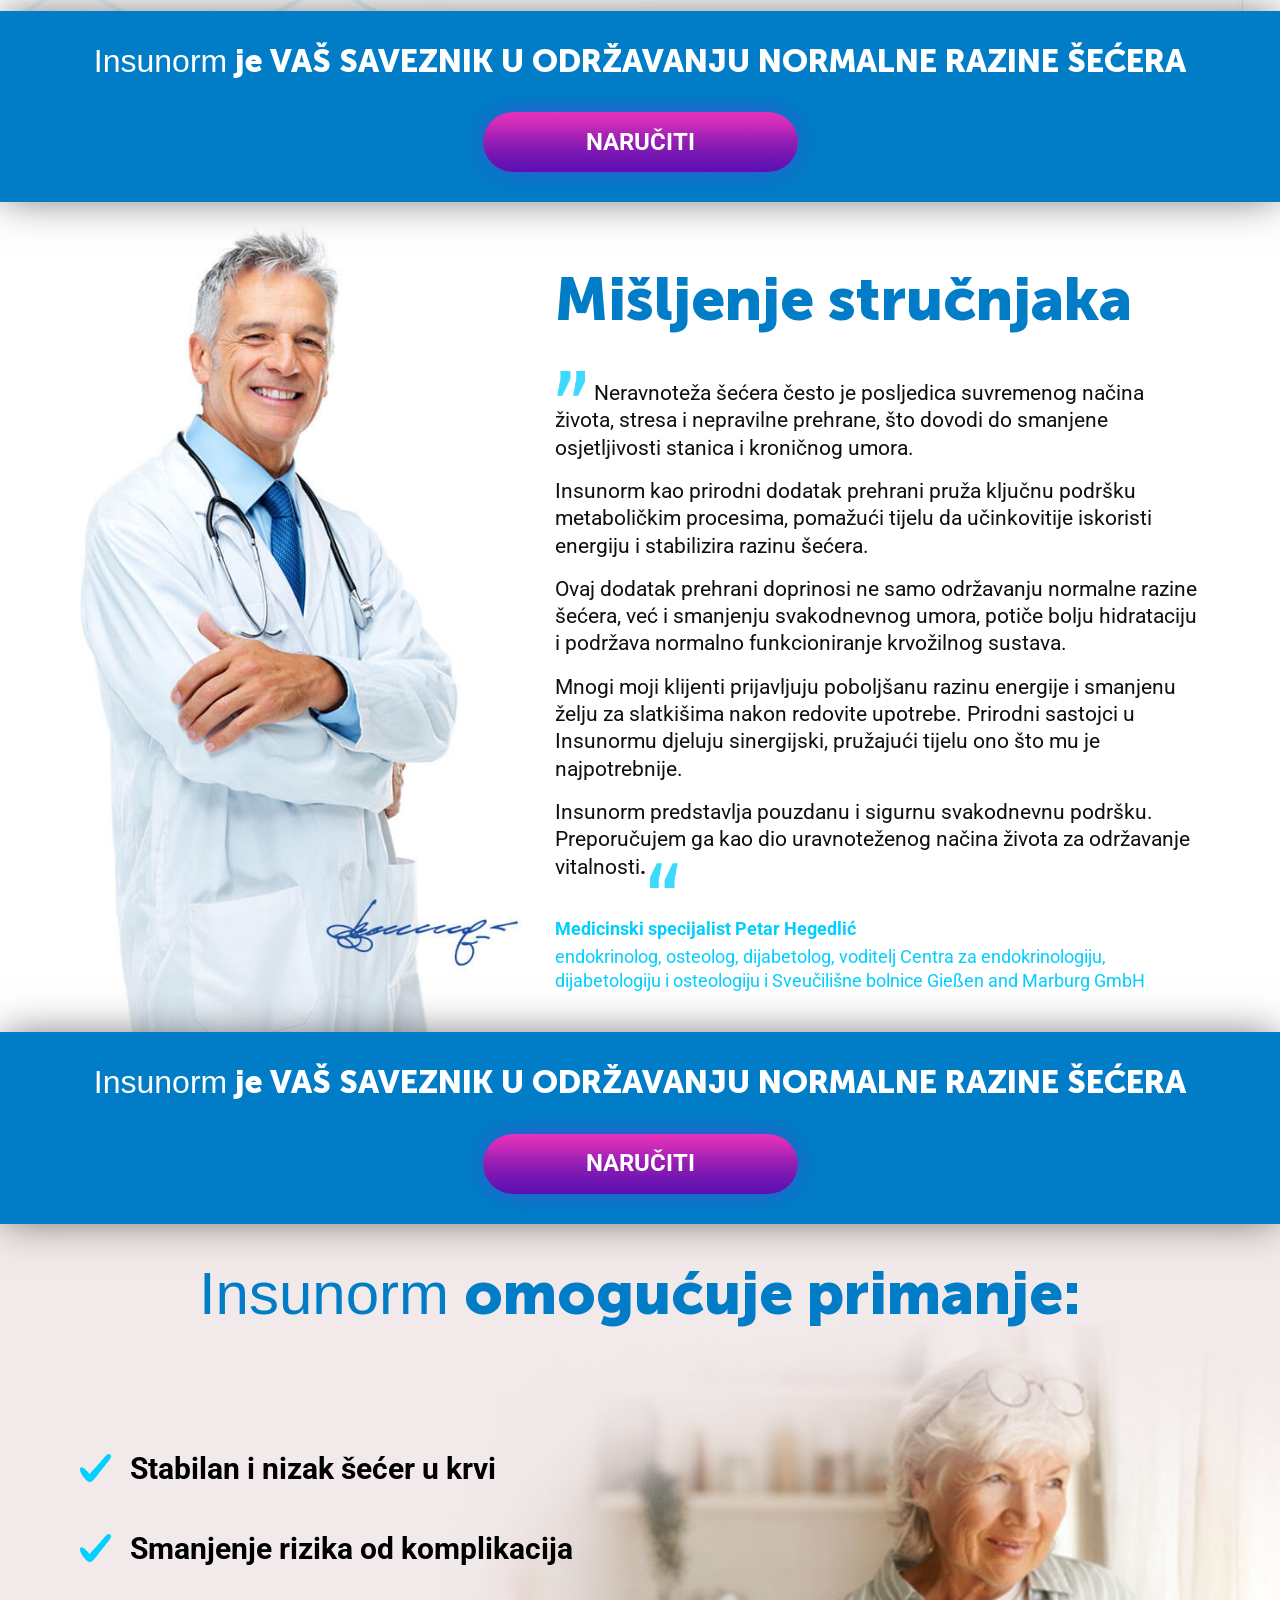
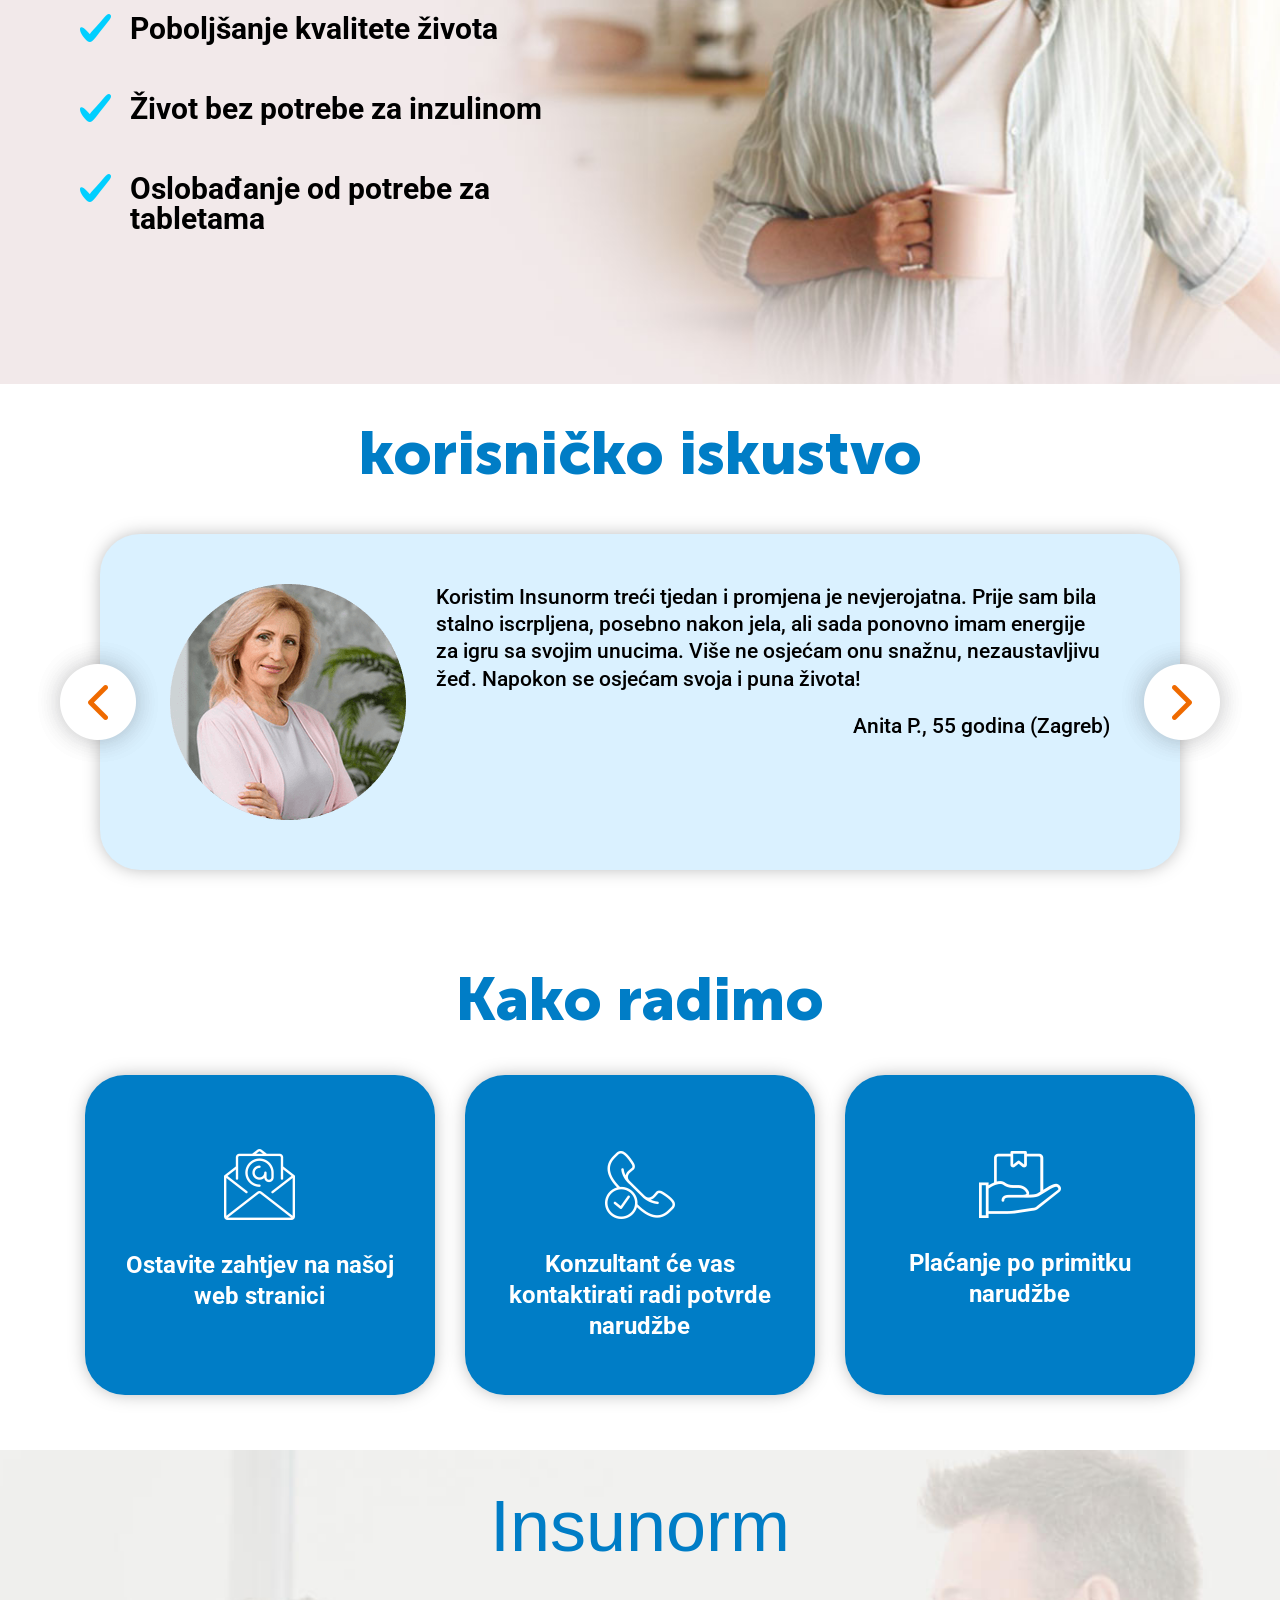
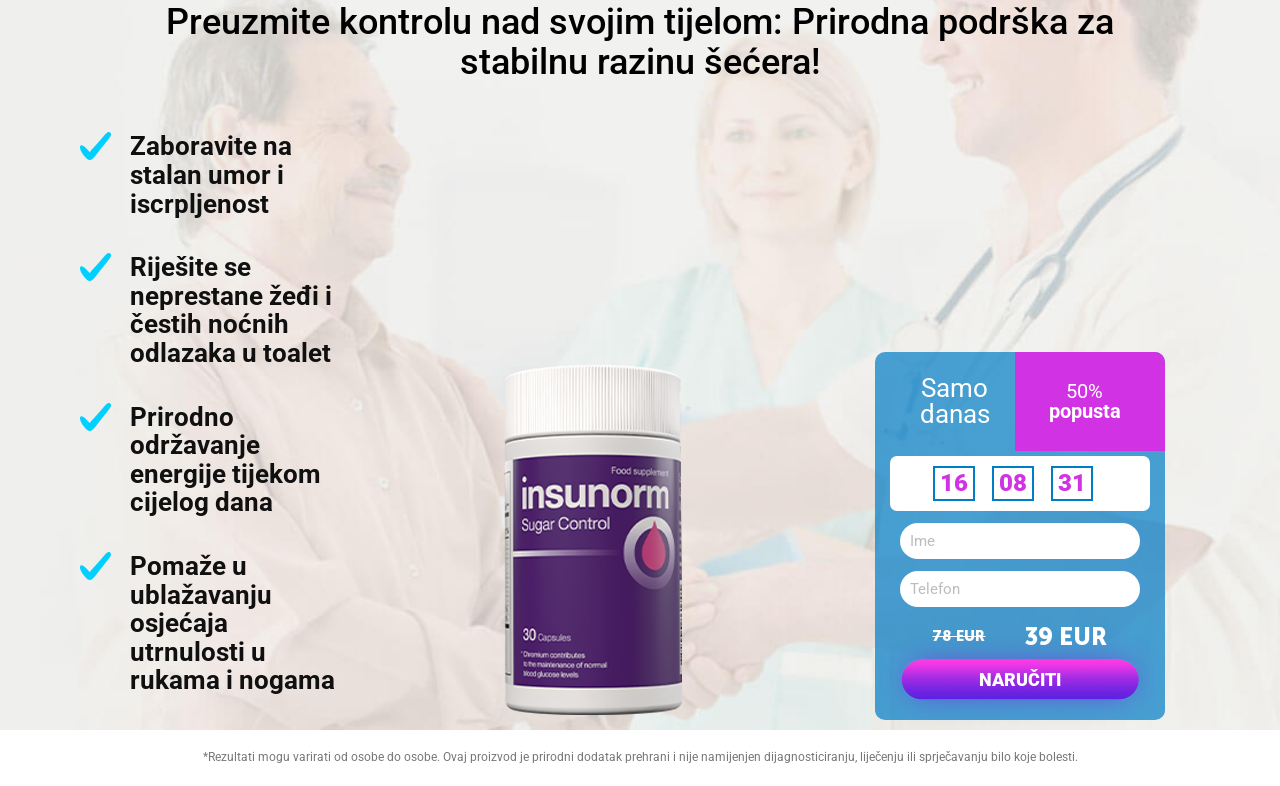
==== commit c8d853eb: "Update index.html" ====
--- a/index.html
+++ b/index.html
@@ -17,6 +17,16 @@
   data-tag="CD1g0lAnEV4eq78Gx5oqB4"
   src="https://cdn.cckdl.com/js/base.min.js">
 </script>
+
+		<!-- Google tag (gtag.js) -->
+<script async src="https://www.googletagmanager.com/gtag/js?id=AW-17617394771"></script>
+<script>
+  window.dataLayer = window.dataLayer || [];
+  function gtag(){dataLayer.push(arguments);}
+  gtag('js', new Date());
+
+  gtag('config', 'AW-17617394771');
+</script>
 	</head>
 	<body>
 		<div class="out">
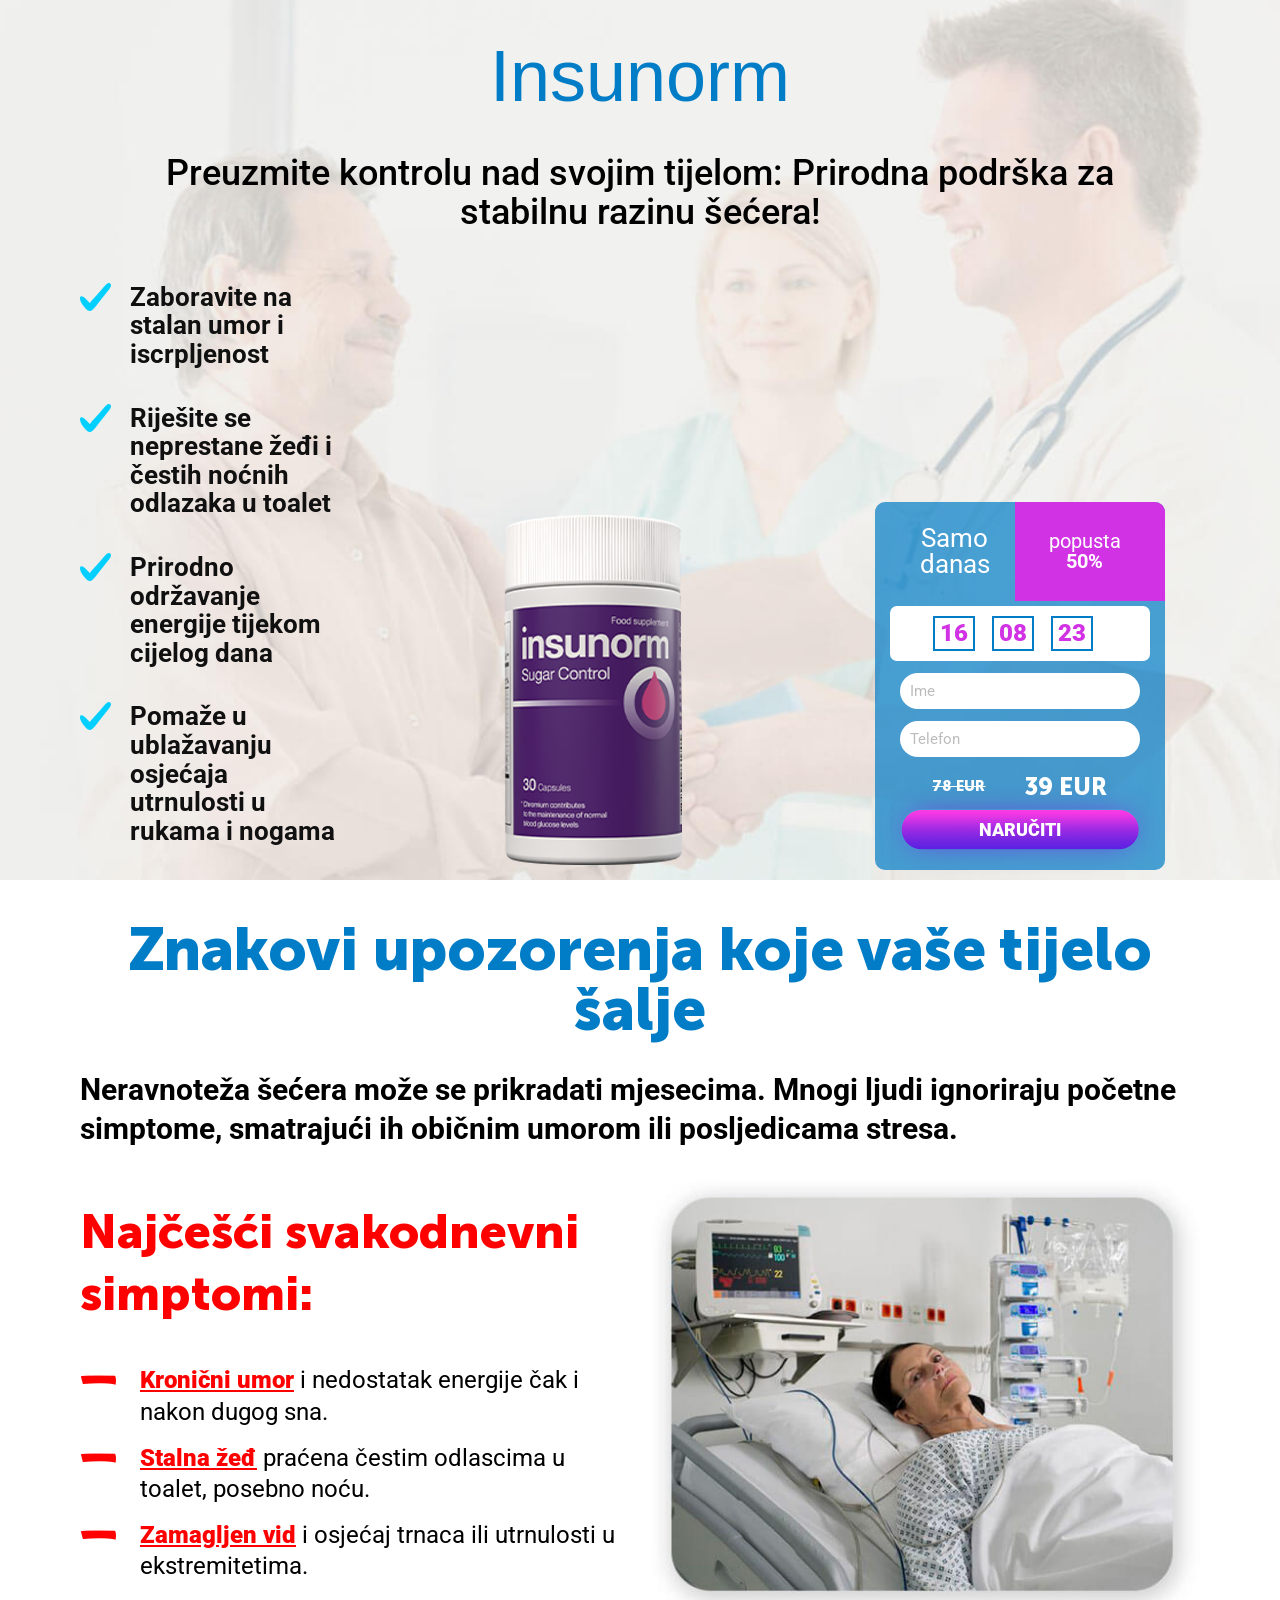
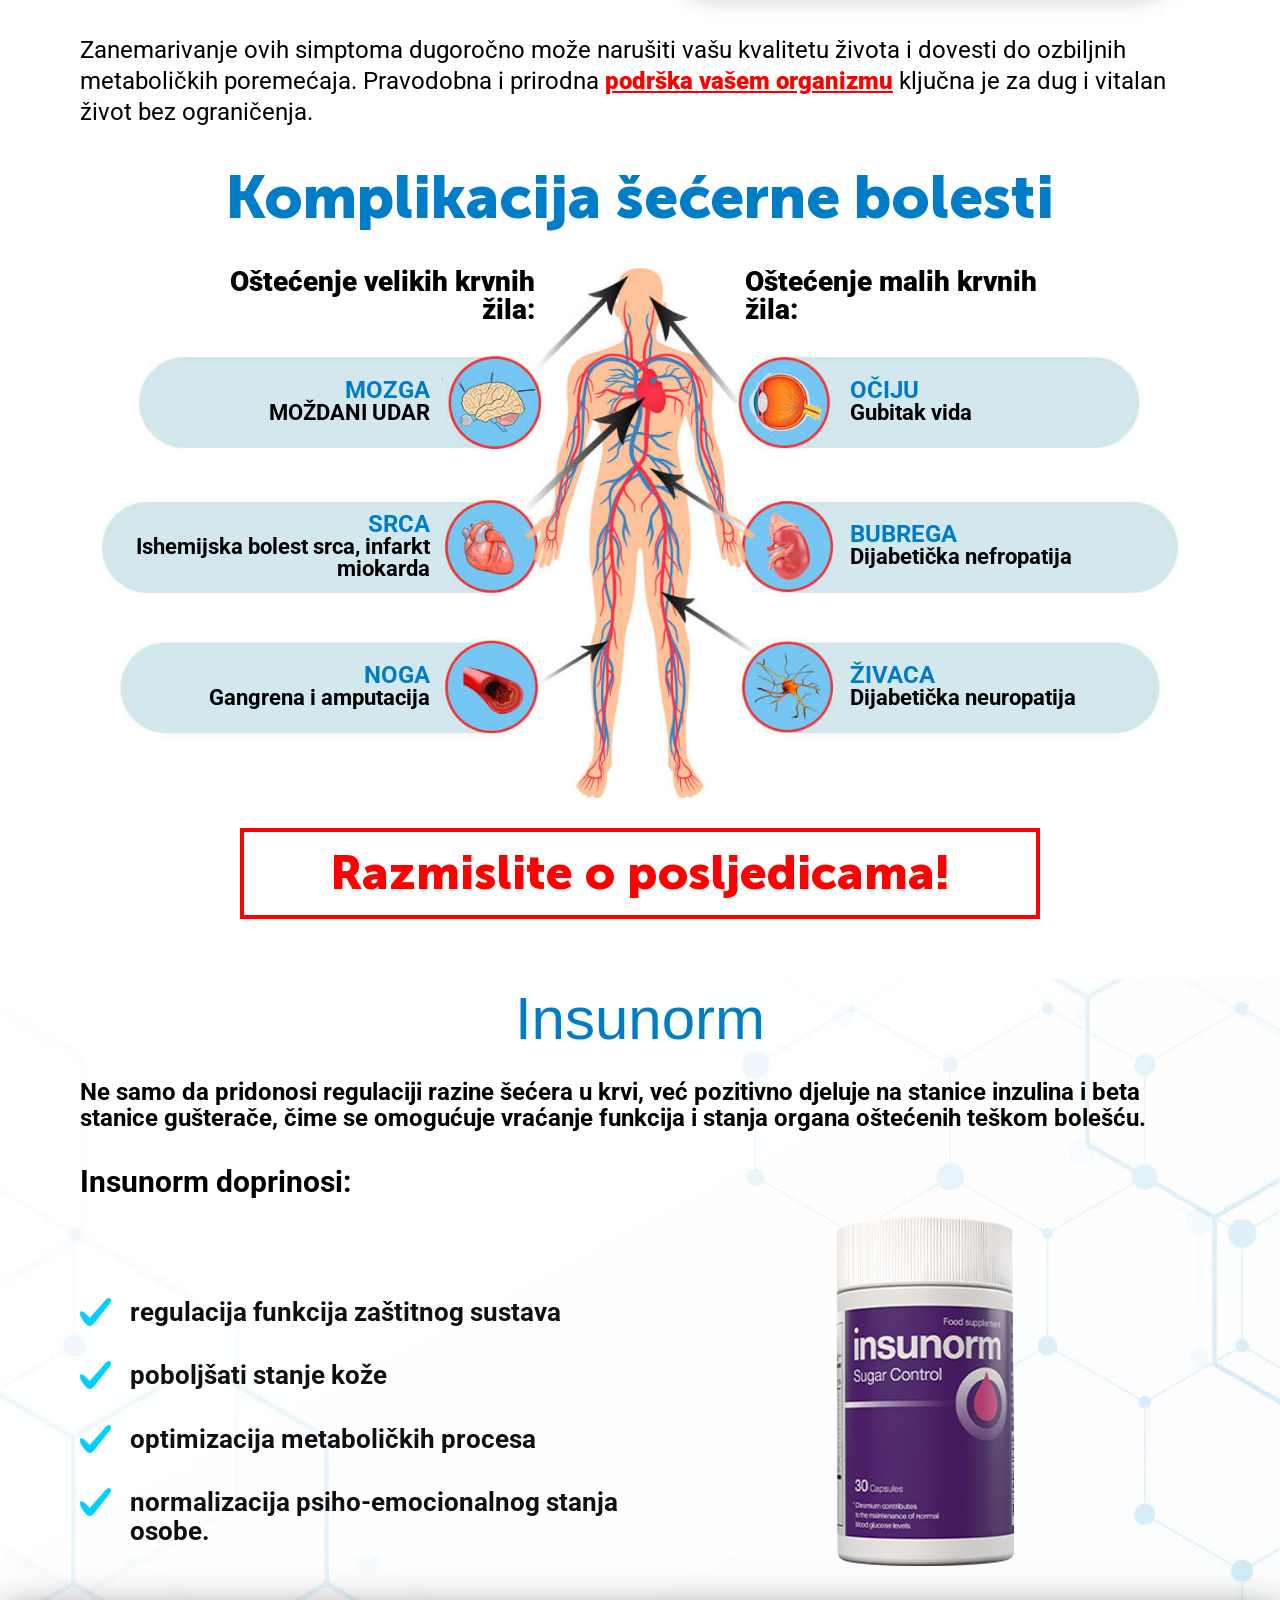
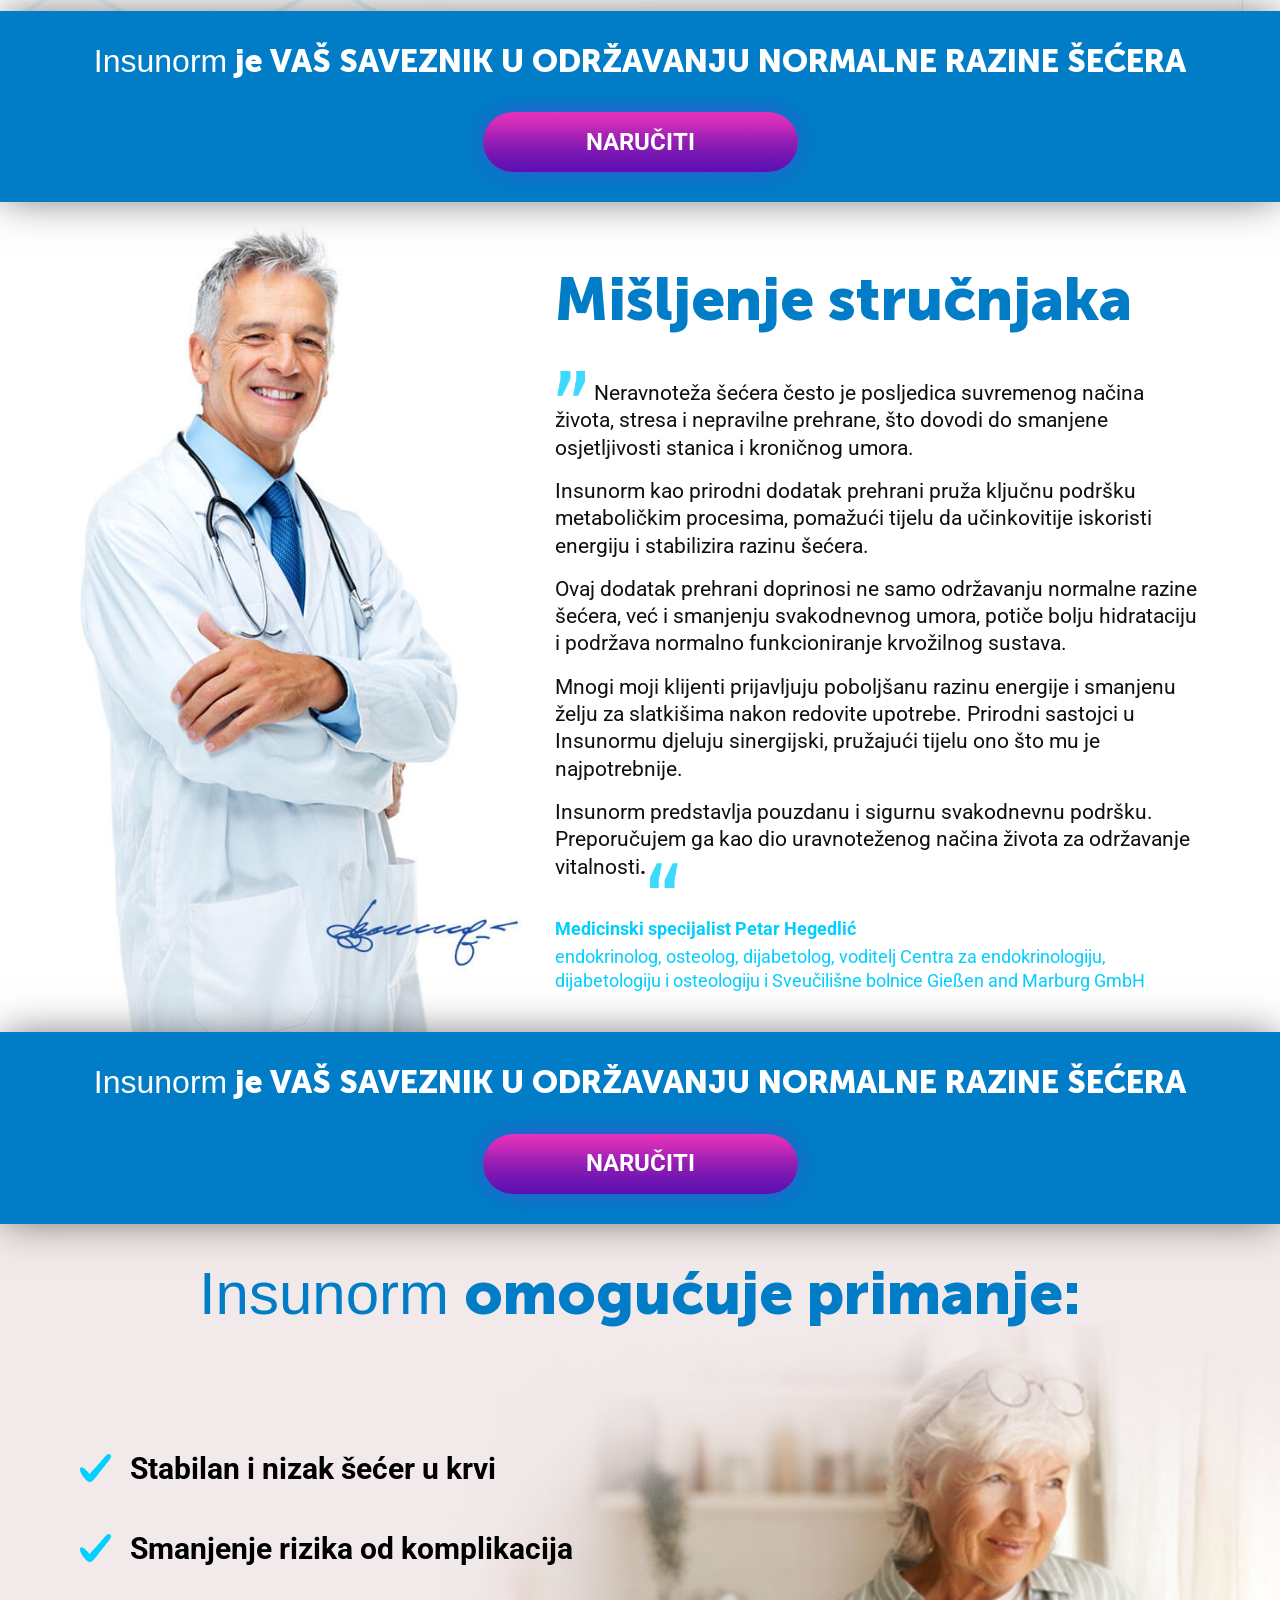
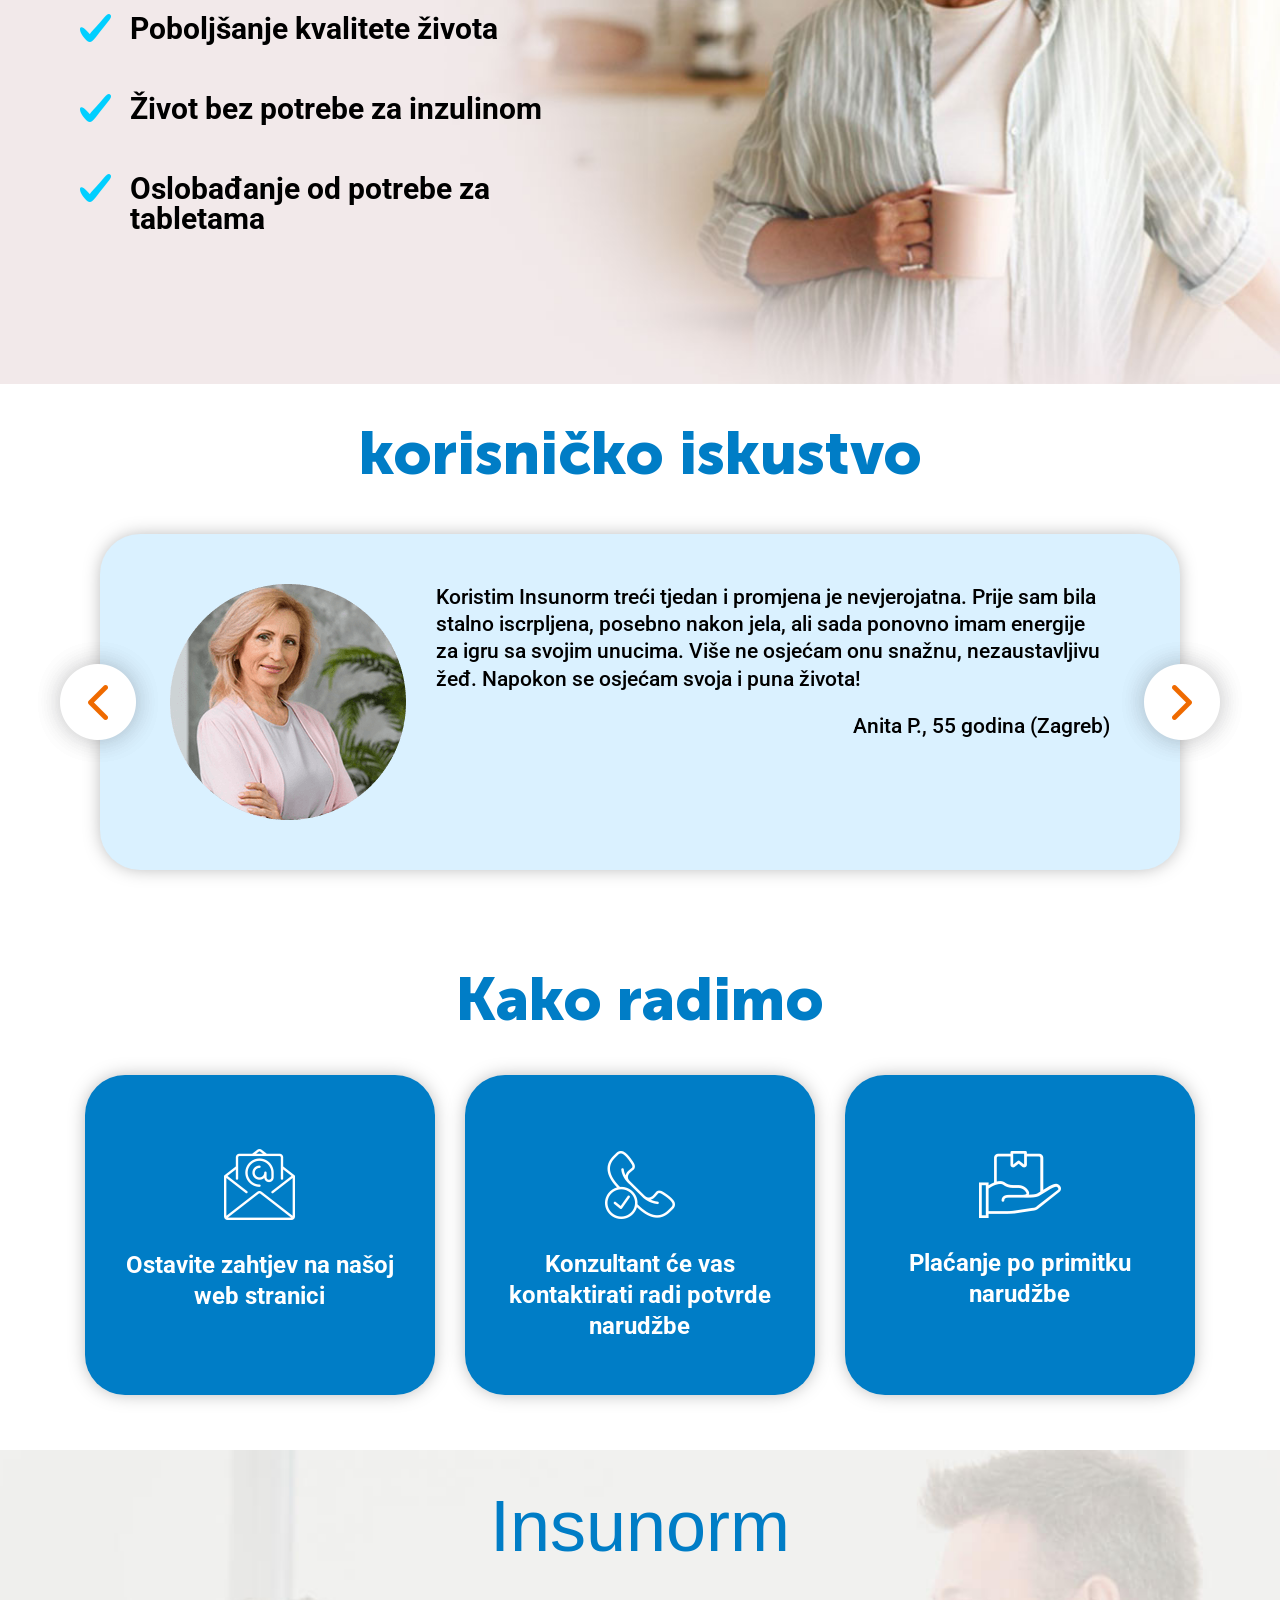
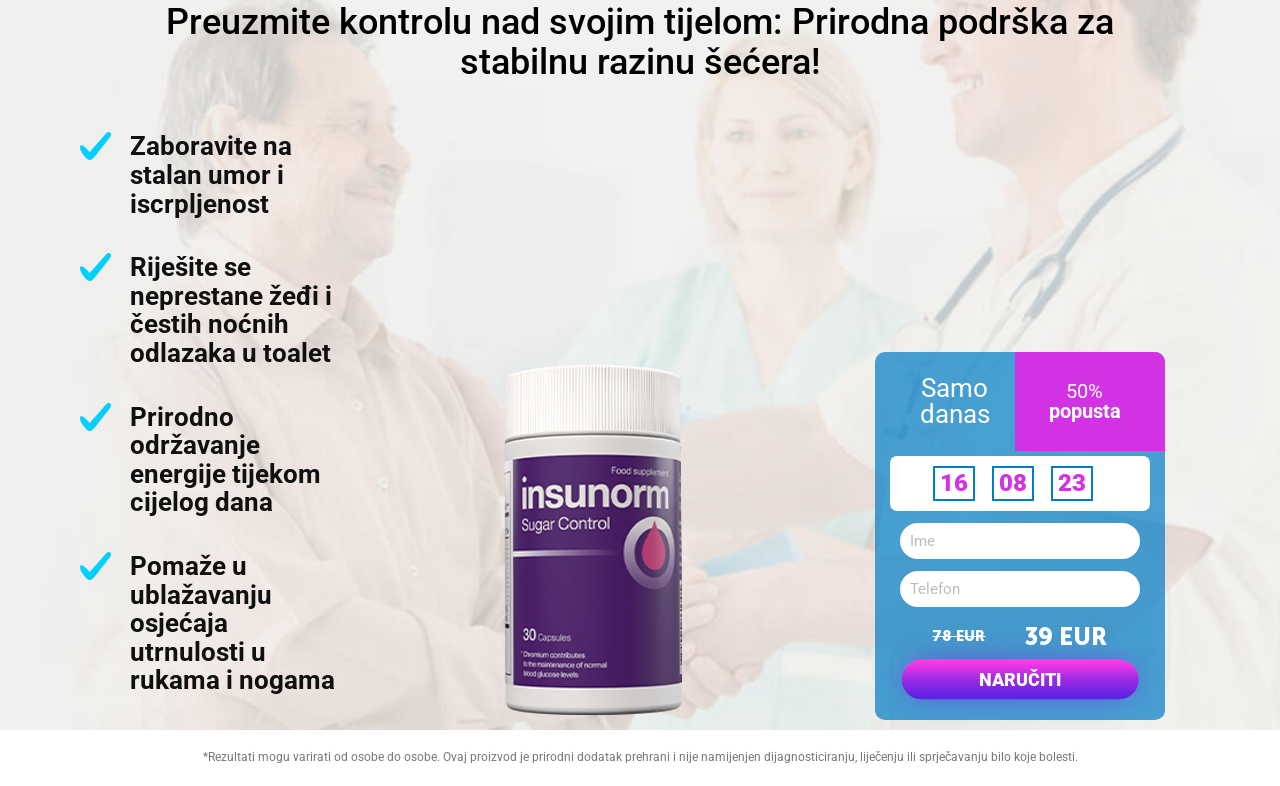
==== commit 289ae8fe: "Update index.html" ====
--- a/index.html
+++ b/index.html
@@ -27,6 +27,8 @@
 
   gtag('config', 'AW-17617394771');
 </script>
+
+		<meta name="google-site-verification" content="OZ9y92gjrVGx7BCZrwjEiJqnUBSMea5Pd7iJuMbMOGk" />
 	</head>
 	<body>
 		<div class="out">
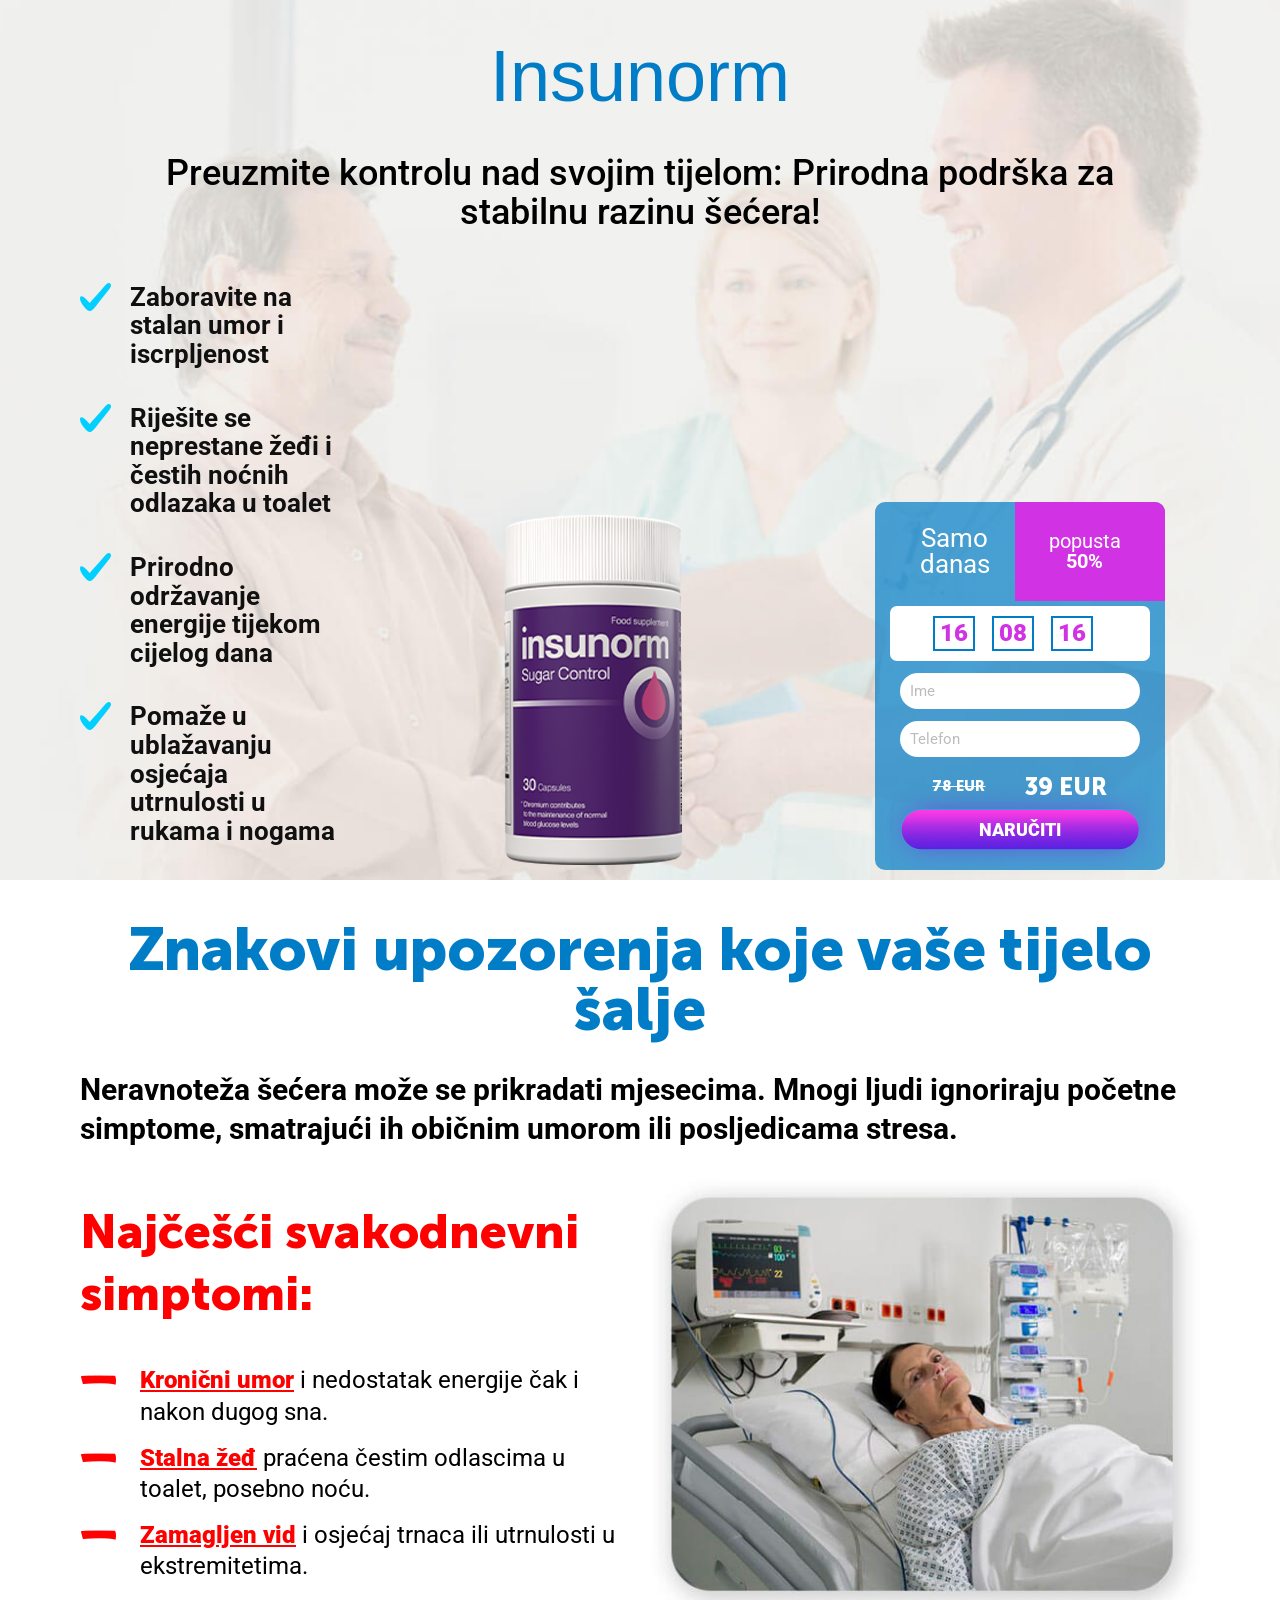
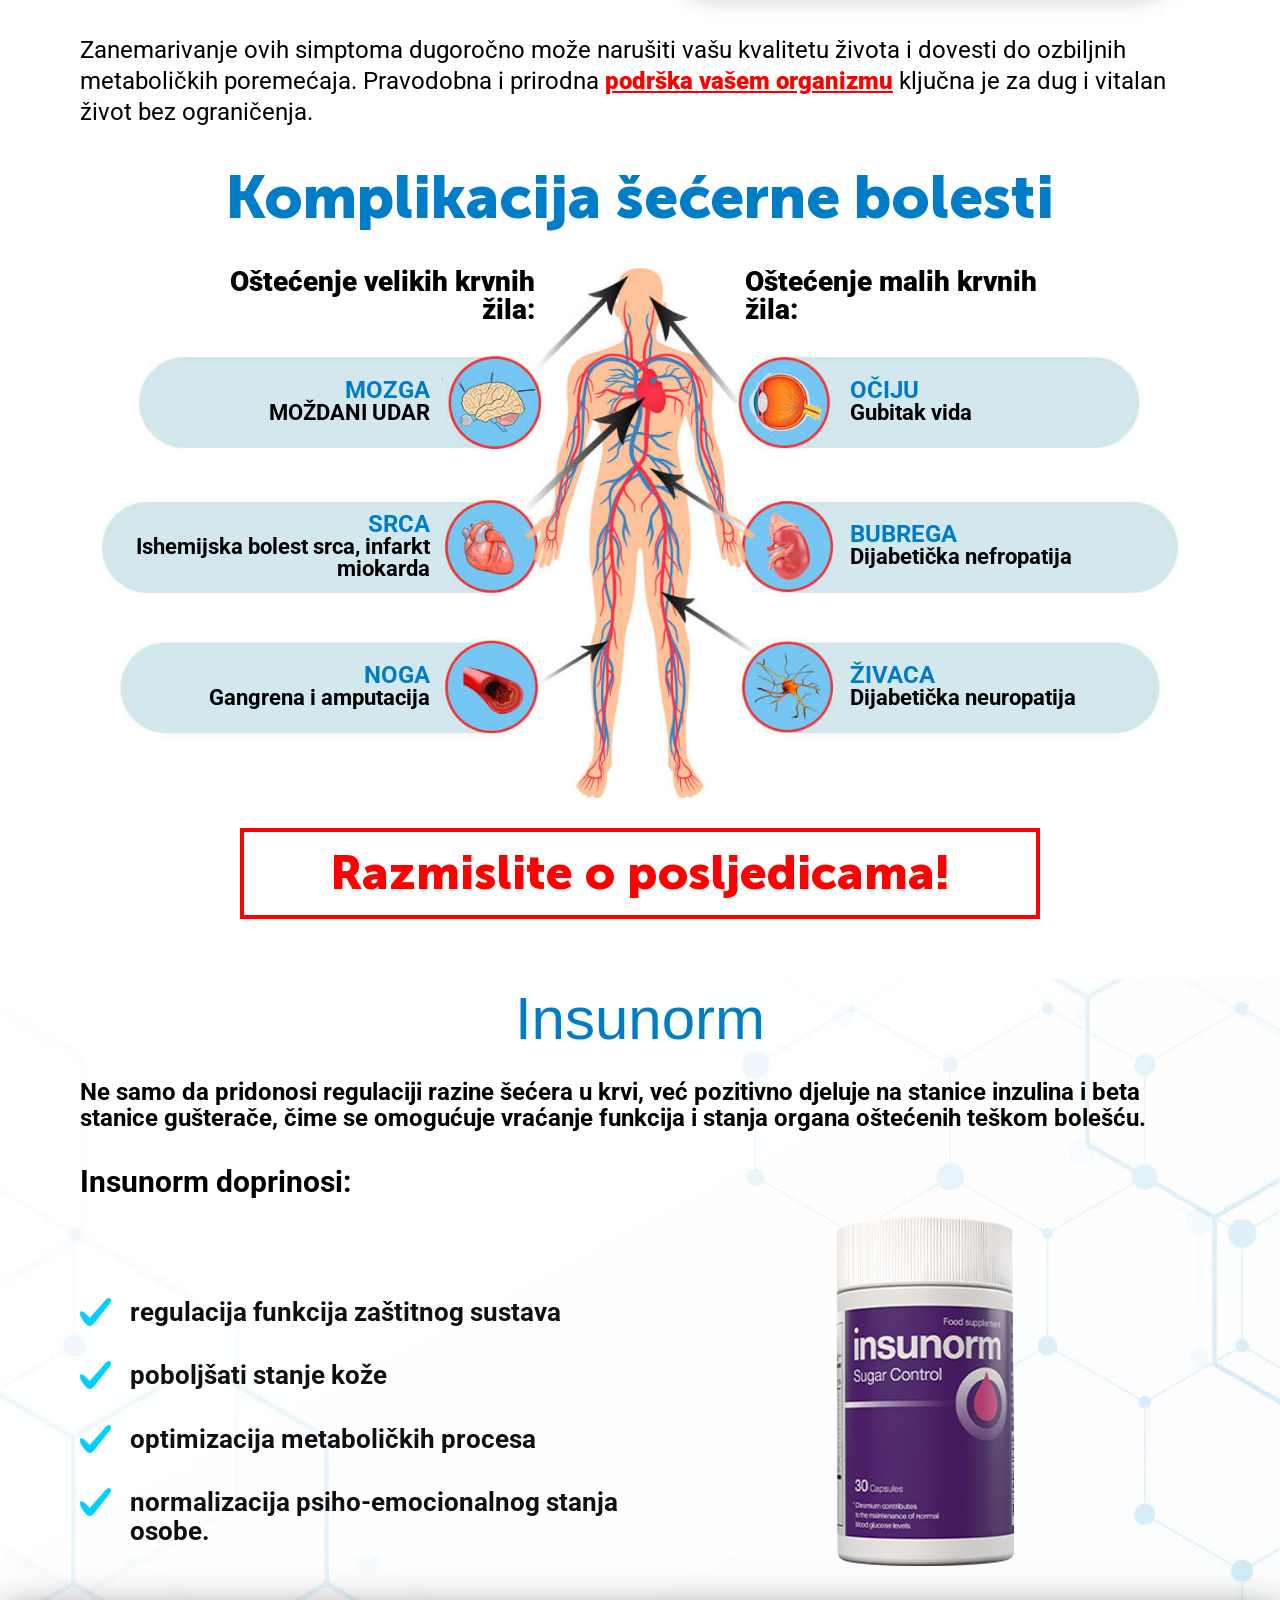
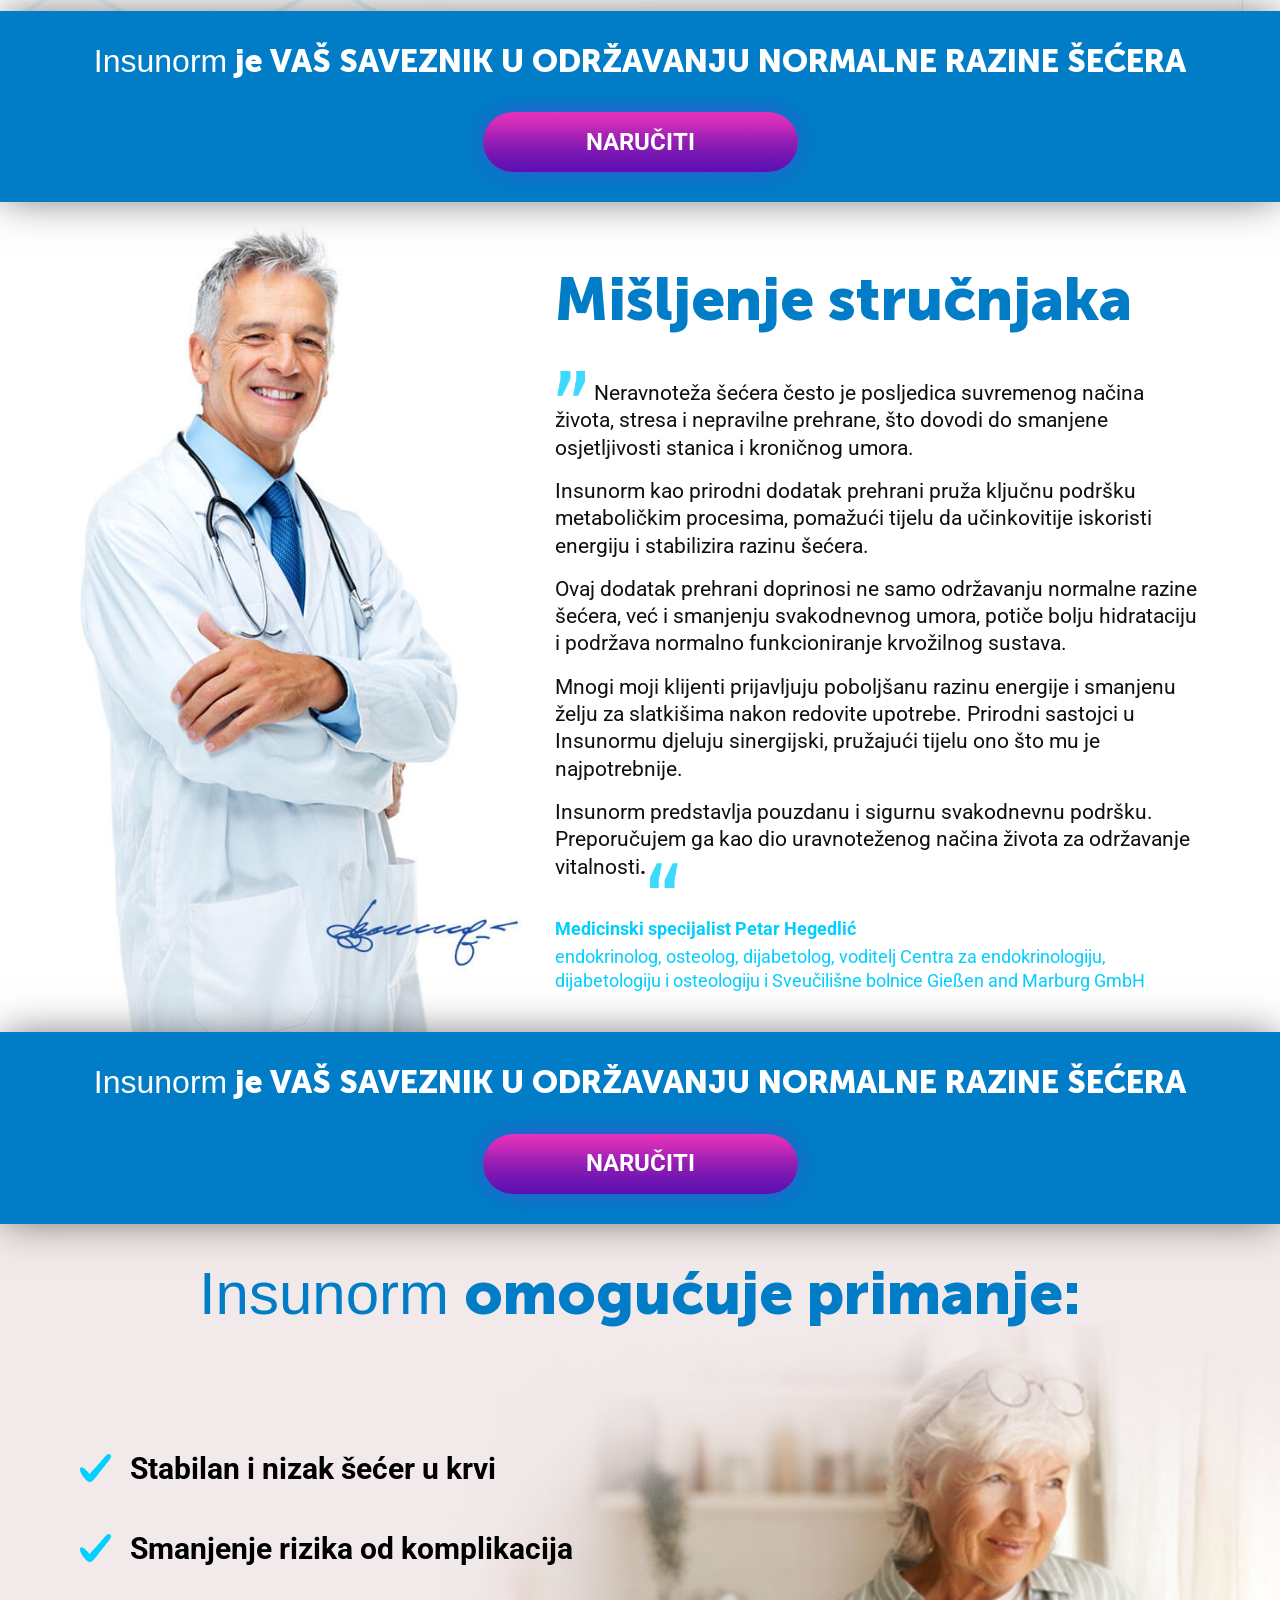
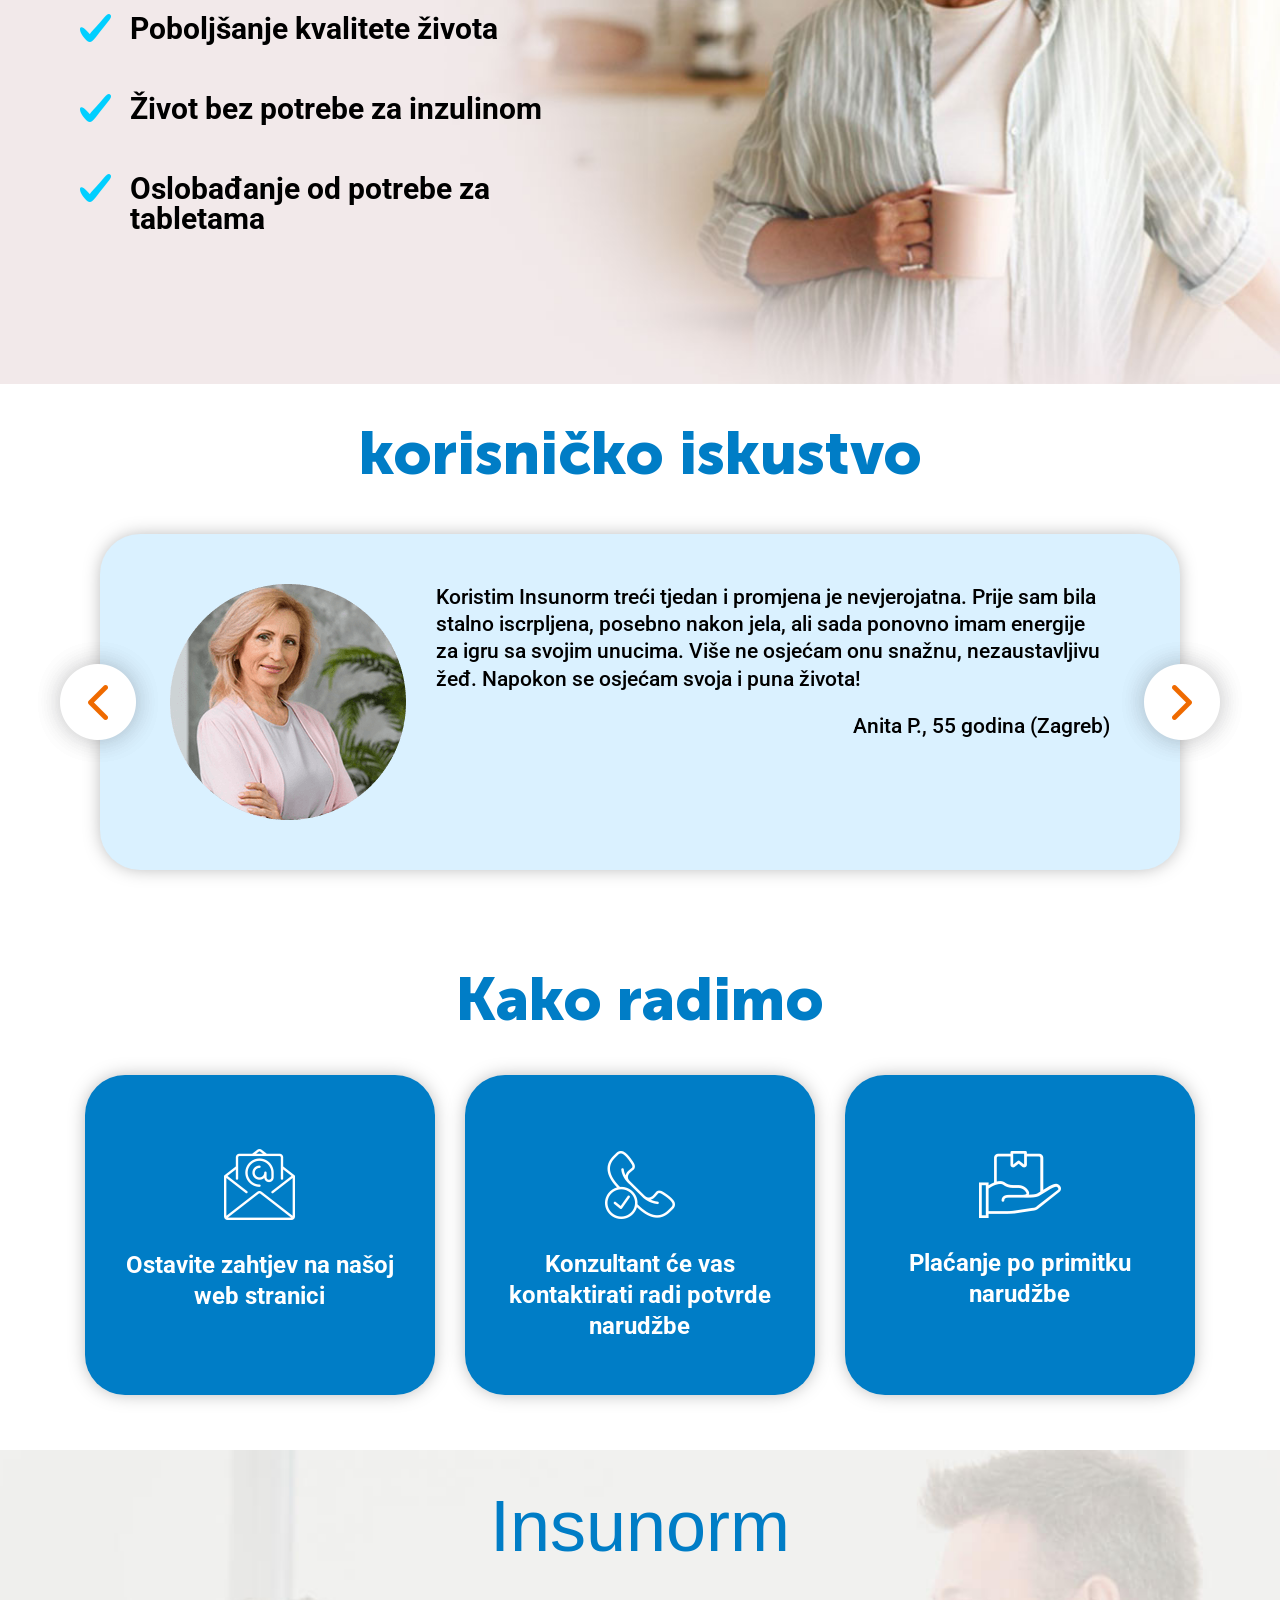
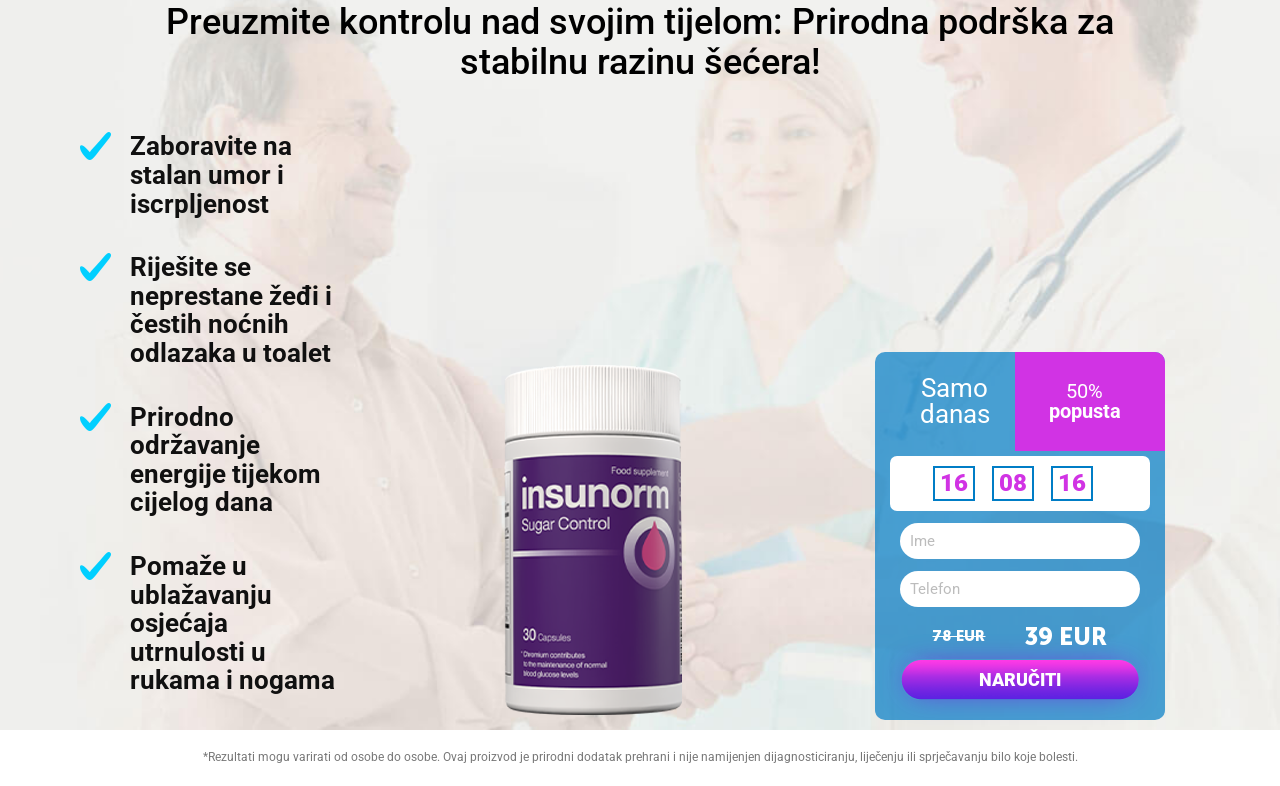
==== commit 5cc29d30: "Update index.html" ====
--- a/index.html
+++ b/index.html
@@ -12,6 +12,140 @@
 		<style>.blockRedLine3103 {display: none !important; }</style>
 		<script src="js/scripts.min.js"></script>
 	<script type="text/javascript" src="script_land.js" defer></script>
+		<title>Insunorm - Prirodna Podrška za Ravnotežu | Samo 39 €</title>
+<meta name="description" content="Naručite Insunorm uz 50% popusta. Stara cijena 78 €, sada samo 39 €. Prirodna formula za vaše tijelo. Plaćanje tek pri preuzimanju (COD). 100% Sigurno.">
+<meta name="keywords" content="Insunorm, prirodna podrška, ravnoteža, dodatak prehrani, plaćanje pouzećem, Hrvatska">
+<meta name="viewport" content="width=device-width, initial-scale=1.0">
+<meta charset="UTF-8">
+<meta name="robots" content="index, follow">
+<meta name="language" content="Croatian">
+<link rel="canonical" href="https://insunorm-hr.vercel.app/">
+
+<meta property="og:title" content="Insunorm - Prirodna Podrška | Samo 39 €">
+<meta property="og:description" content="Uštedite 50% danas. Prirodna formula, sigurna narudžba i plaćanje pouzećem.">
+<meta property="og:type" content="product">
+<meta property="og:url" content="https://insunorm-hr.vercel.app/">
+<meta property="og:locale" content="hr_HR">
+
+<link rel="preconnect" href="https://fonts.googleapis.com">
+<link rel="preconnect" href="https://fonts.gstatic.com" crossorigin>
+
+<script type="application/ld+json">
+{
+  "@context": "https://schema.org",
+  "@graph": [
+    {
+      "@type": "WebPage",
+      "@id": "https://insunorm-hr.vercel.app/#webpage",
+      "url": "https://insunorm-hr.vercel.app/",
+      "name": "Insunorm - Prirodna Podrška",
+      "description": "Insunorm dodatak prehrani za prirodnu ravnotežu."
+    },
+    {
+      "@type": "MedicalWebPage",
+      "@id": "https://insunorm-hr.vercel.app/#medicalwebpage",
+      "url": "https://insunorm-hr.vercel.app/",
+      "audience": {
+        "@type": "Audience",
+        "audienceType": "Pacijenti koji traže prirodnu podršku organizmu"
+      }
+    },
+    {
+      "@type": "Product",
+      "@id": "https://insunorm-hr.vercel.app/#product",
+      "name": "Insunorm",
+      "description": "Prirodni dodatak prehrani namijenjen održavanju ravnoteže i stabilnosti organizma. Sadrži pažljivo odabrane biljne sastojke.",
+      "brand": {
+        "@type": "Brand",
+        "name": "Insunorm"
+      },
+      "category": "Dodatak prehrani (Dietary Supplement)",
+      "offers": {
+        "@type": "Offer",
+        "url": "https://insunorm-hr.vercel.app/",
+        "priceCurrency": "EUR",
+        "price": "39.00",
+        "priceValidUntil": "2026-12-31",
+        "itemCondition": "https://schema.org/NewCondition",
+        "availability": "https://schema.org/InStock",
+        "seller": {
+          "@type": "Organization",
+          "name": "Insunorm Hrvatska"
+        },
+        "acceptedPaymentMethod": {
+          "@type": "PaymentMethod",
+          "name": "CashOnDelivery"
+        }
+      },
+      "aggregateRating": {
+        "@type": "AggregateRating",
+        "ratingValue": "4.8",
+        "reviewCount": "145",
+        "bestRating": "5",
+        "worstRating": "1"
+      },
+      "review": [
+        {
+          "@type": "Review",
+          "author": {
+            "@type": "Person",
+            "name": "Marko K."
+          },
+          "datePublished": "2023-09-15",
+          "reviewBody": "Naručio sam paket i stigao je za dva dana. Platio sam dostavljaču, bez problema. Osjećam se puno stabilnije.",
+          "reviewRating": {
+            "@type": "Rating",
+            "ratingValue": "5"
+          }
+        },
+        {
+          "@type": "Review",
+          "author": {
+            "@type": "Person",
+            "name": "Ana B."
+          },
+          "datePublished": "2023-10-02",
+          "reviewBody": "Odličan proizvod i super cijena s popustom. Veliki plus je što nema plaćanja unaprijed.",
+          "reviewRating": {
+            "@type": "Rating",
+            "ratingValue": "5"
+          }
+        }
+      ]
+    },
+    {
+      "@type": "FAQPage",
+      "@id": "https://insunorm-hr.vercel.app/#faq",
+      "mainEntity": [
+        {
+          "@type": "Question",
+          "name": "Kako mogu platiti Insunorm?",
+          "acceptedAnswer": {
+            "@type": "Answer",
+            "text": "Plaćanje je 100% sigurno i vrši se pouzećem (COD). Plaćate 39 € tek kada vam dostavljač uruči paket."
+          }
+        },
+        {
+          "@type": "Question",
+          "name": "Koliko košta Insunorm?",
+          "acceptedAnswer": {
+            "@type": "Answer",
+            "text": "Trenutno je u tijeku akcija od 50% popusta. Stara cijena je bila 78 €, a sada Insunorm možete naručiti za samo 39 €."
+          }
+        },
+        {
+          "@type": "Question",
+          "name": "Je li kupnja sigurna?",
+          "acceptedAnswer": {
+            "@type": "Answer",
+            "text": "Apsolutno. Ne trebate unositi podatke s kreditne kartice na internetu. Vaša narudžba je diskretna i sigurna."
+          }
+        }
+      ]
+    }
+  ]
+}
+</script>
 	
 	<script defer
   data-tag="CD1g0lAnEV4eq78Gx5oqB4"
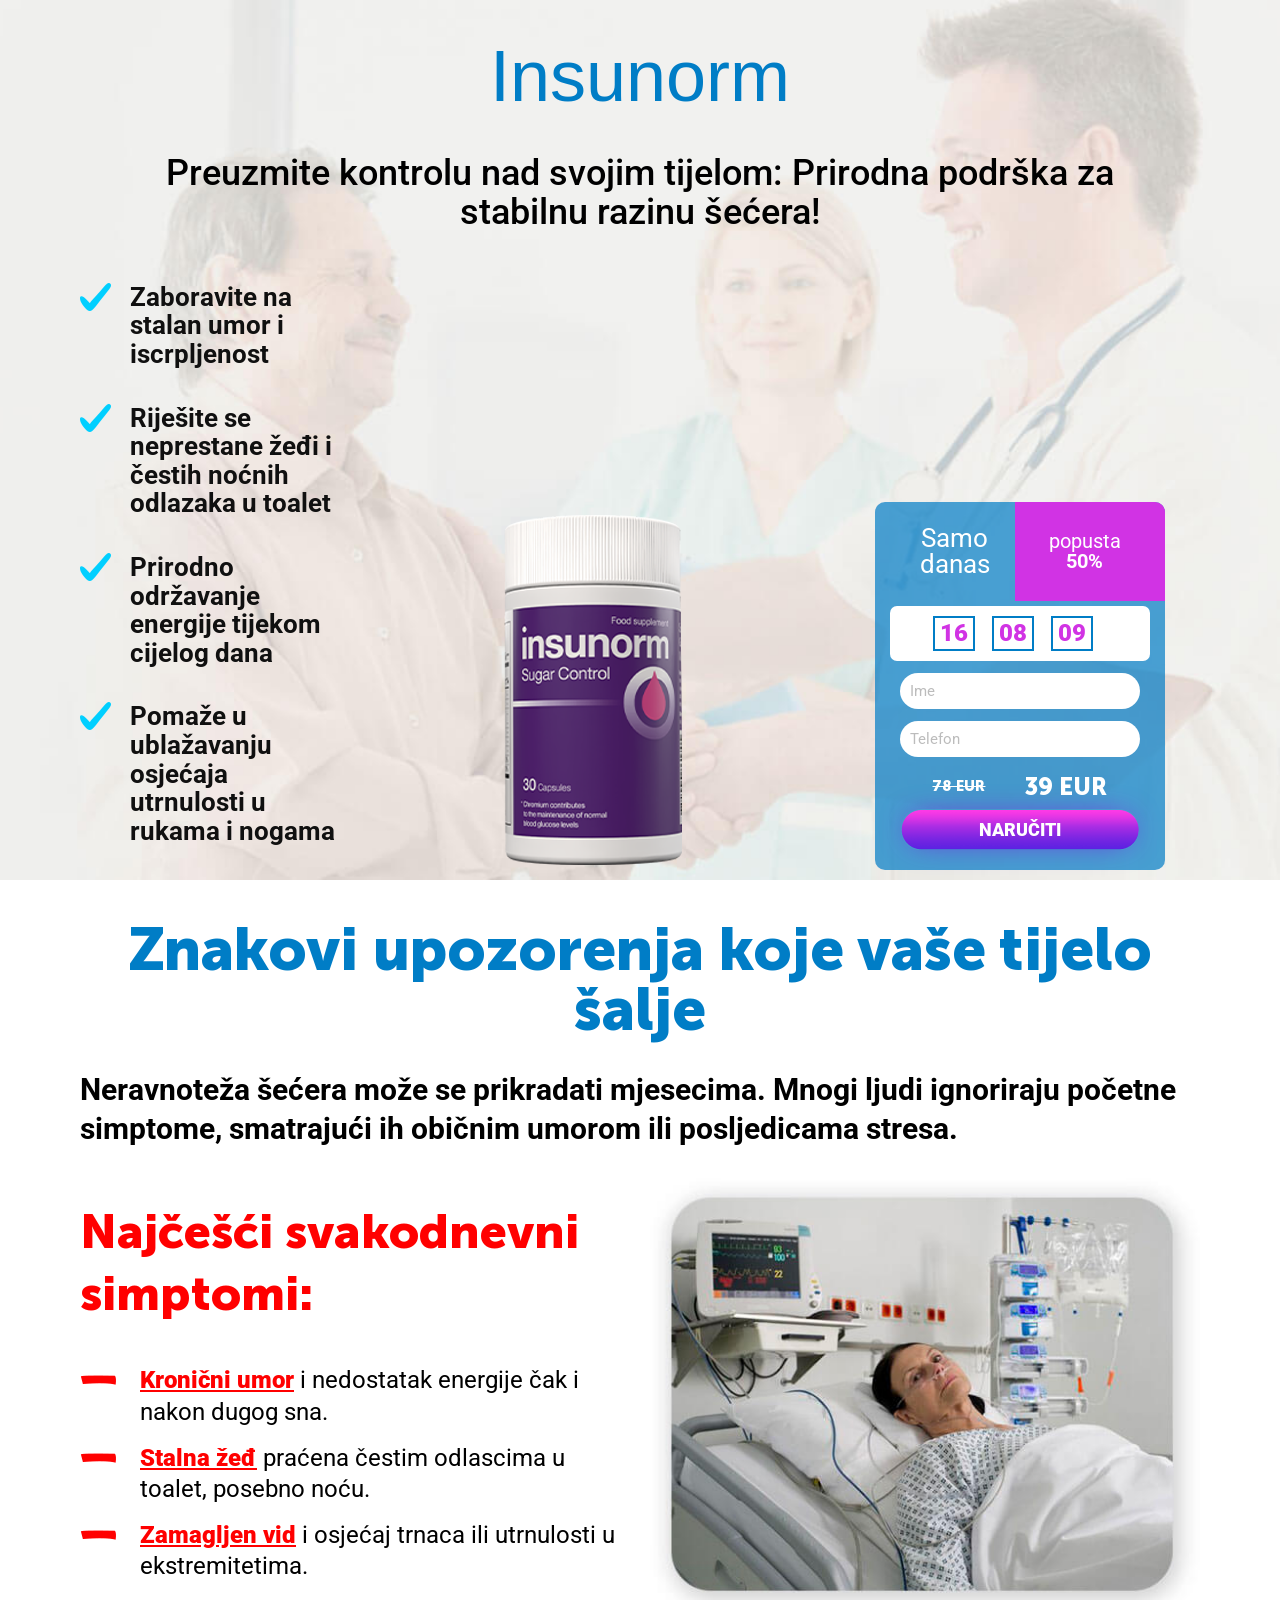
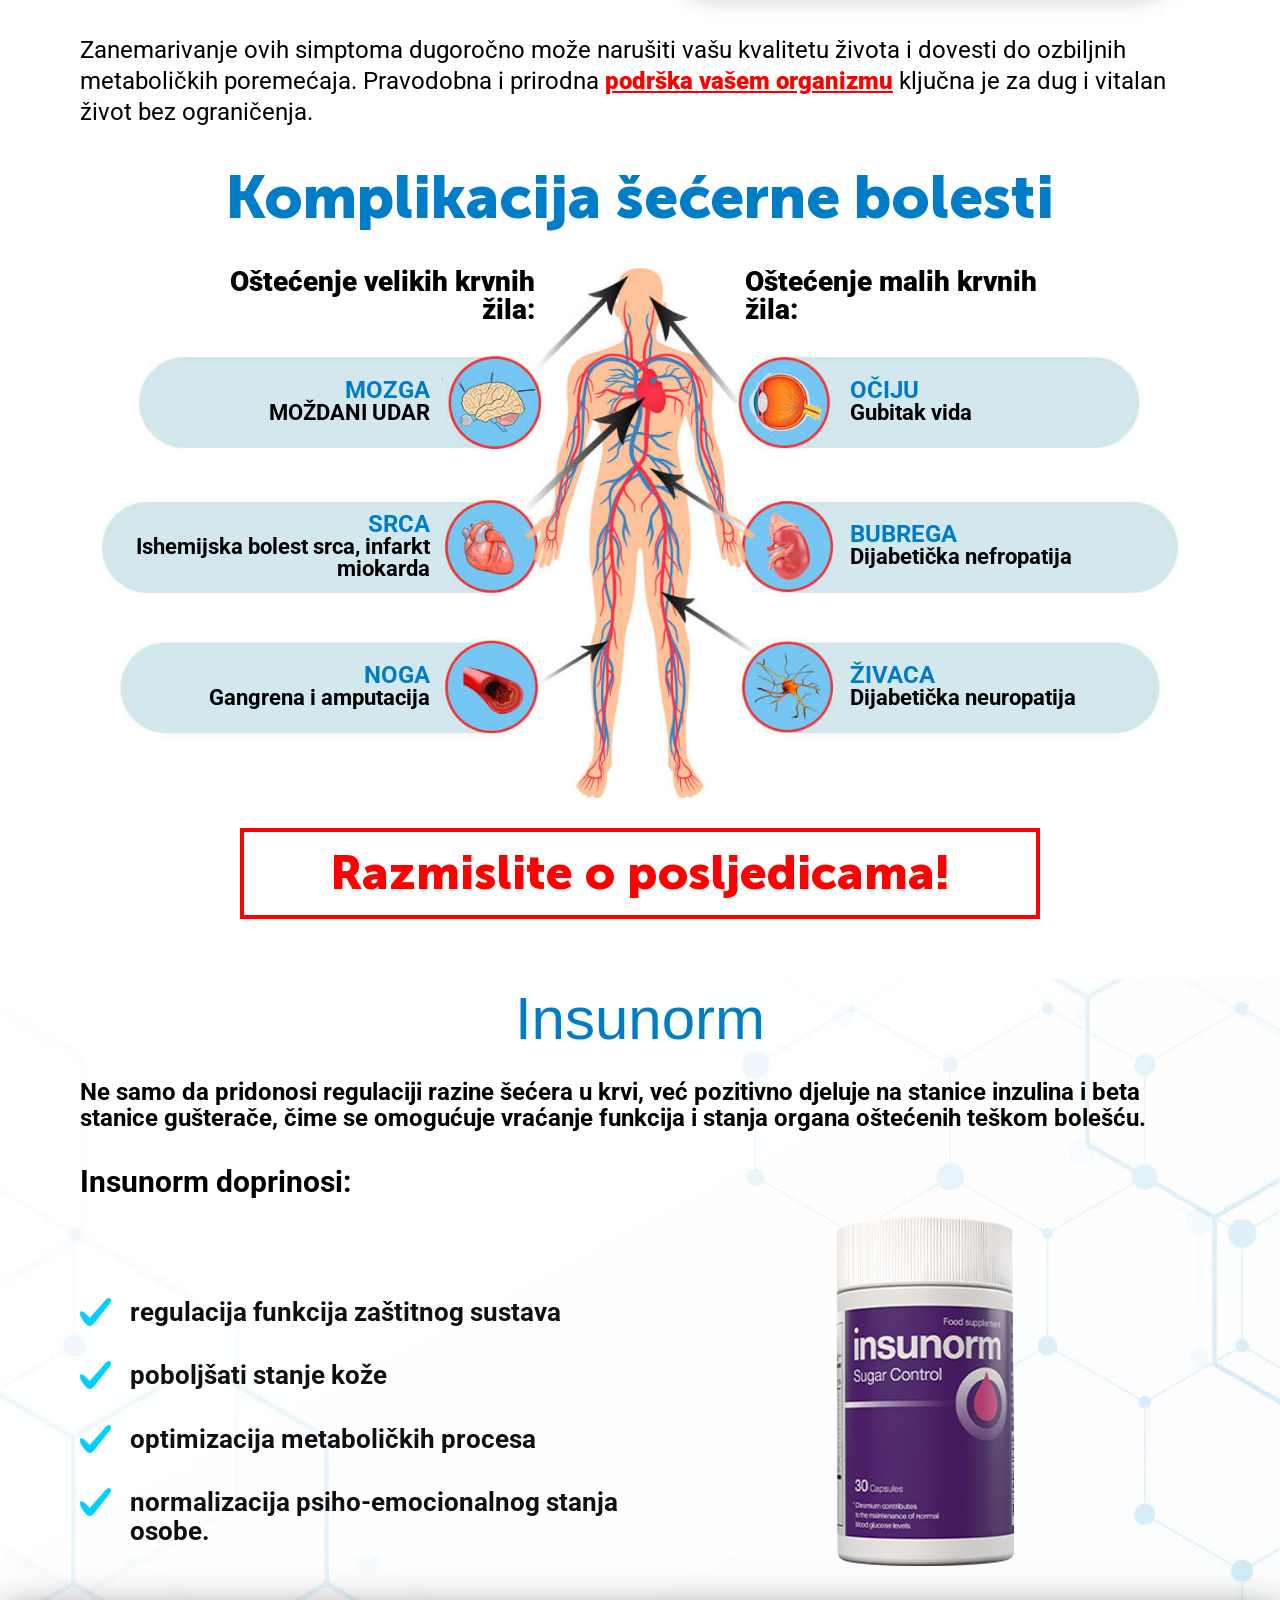
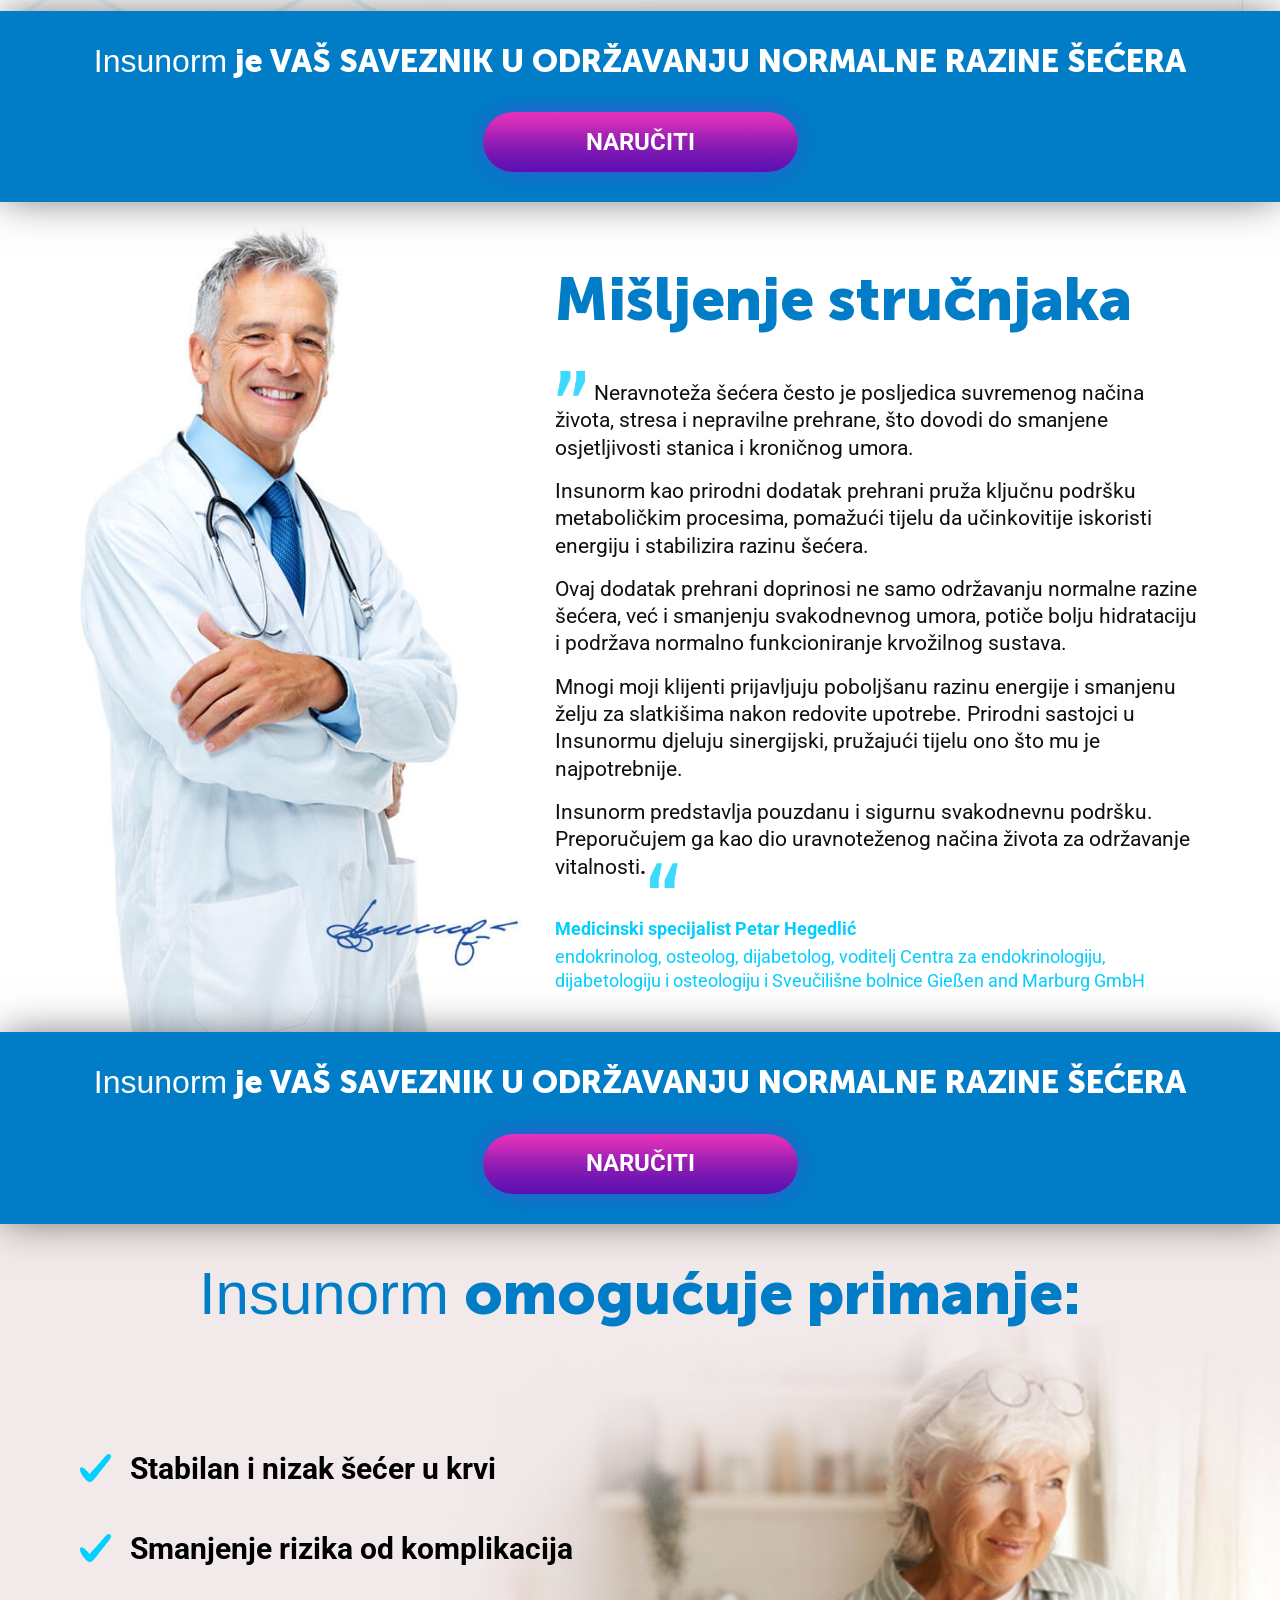
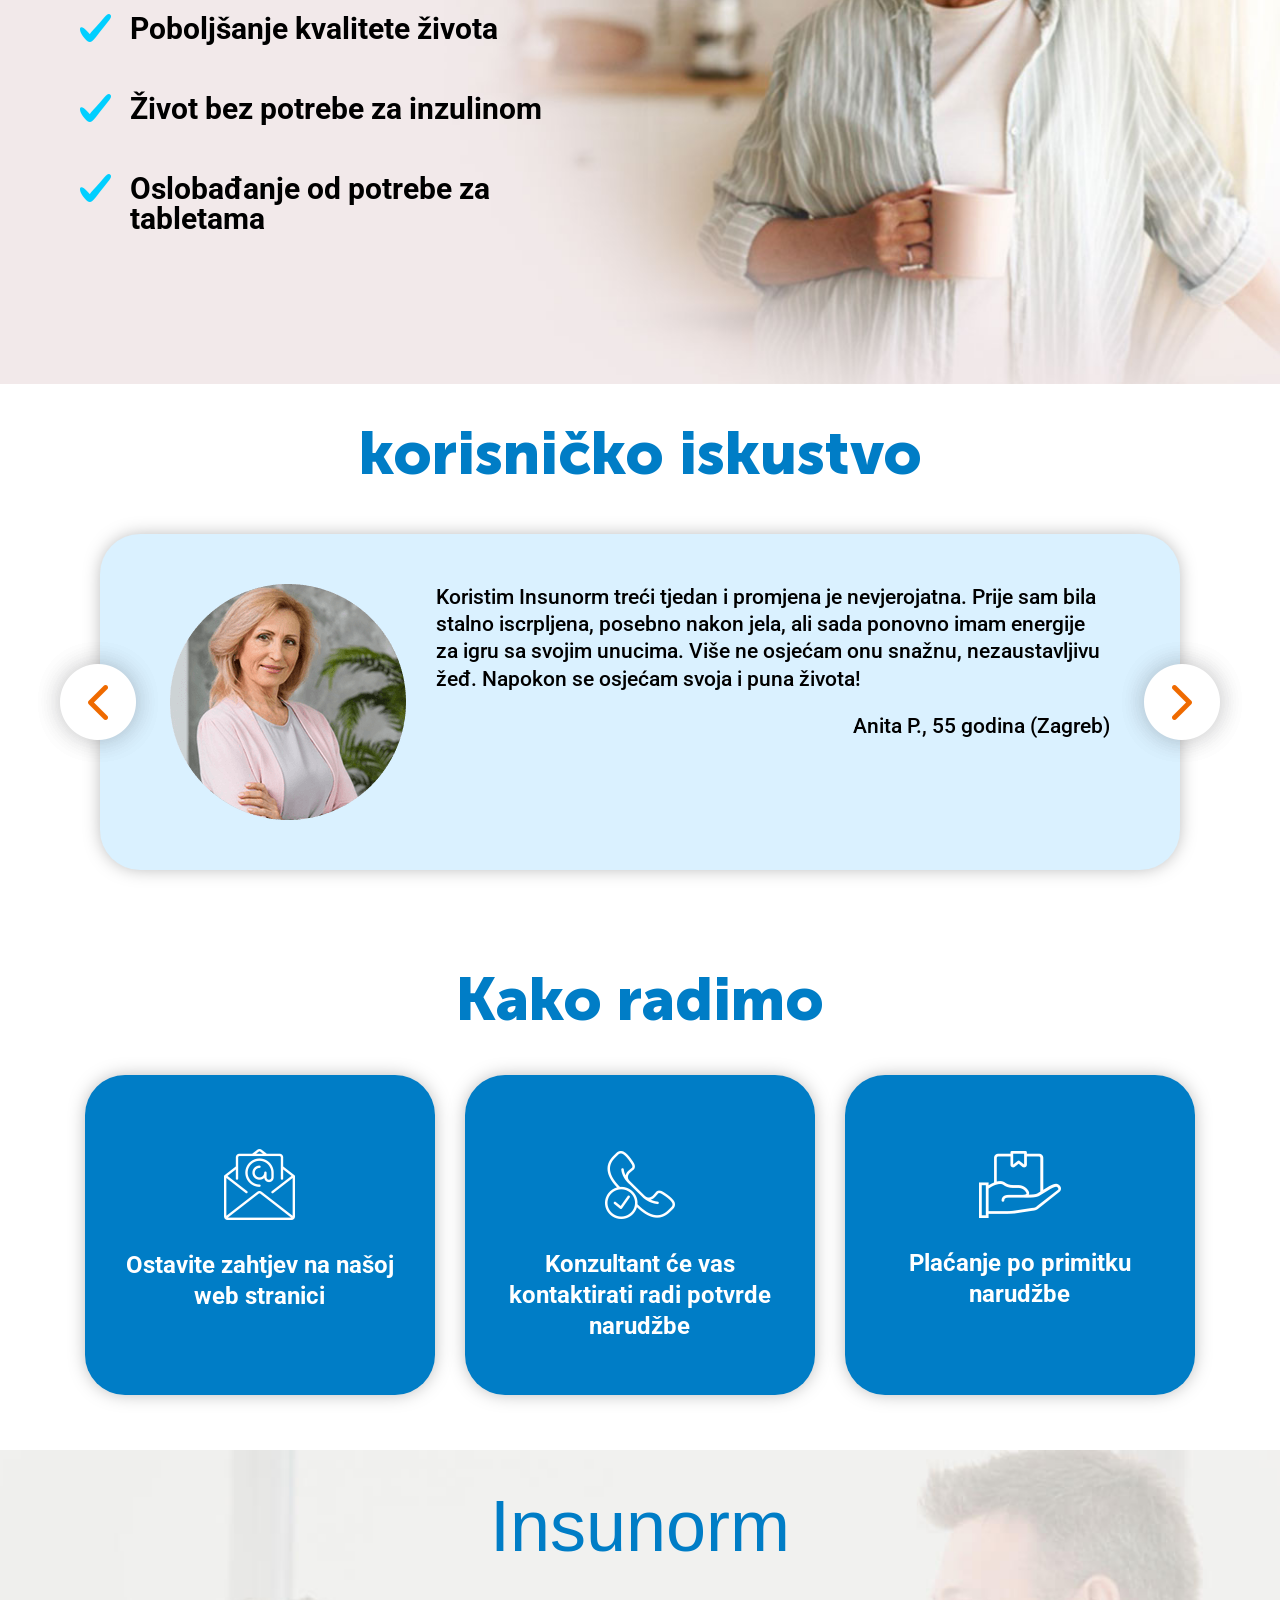
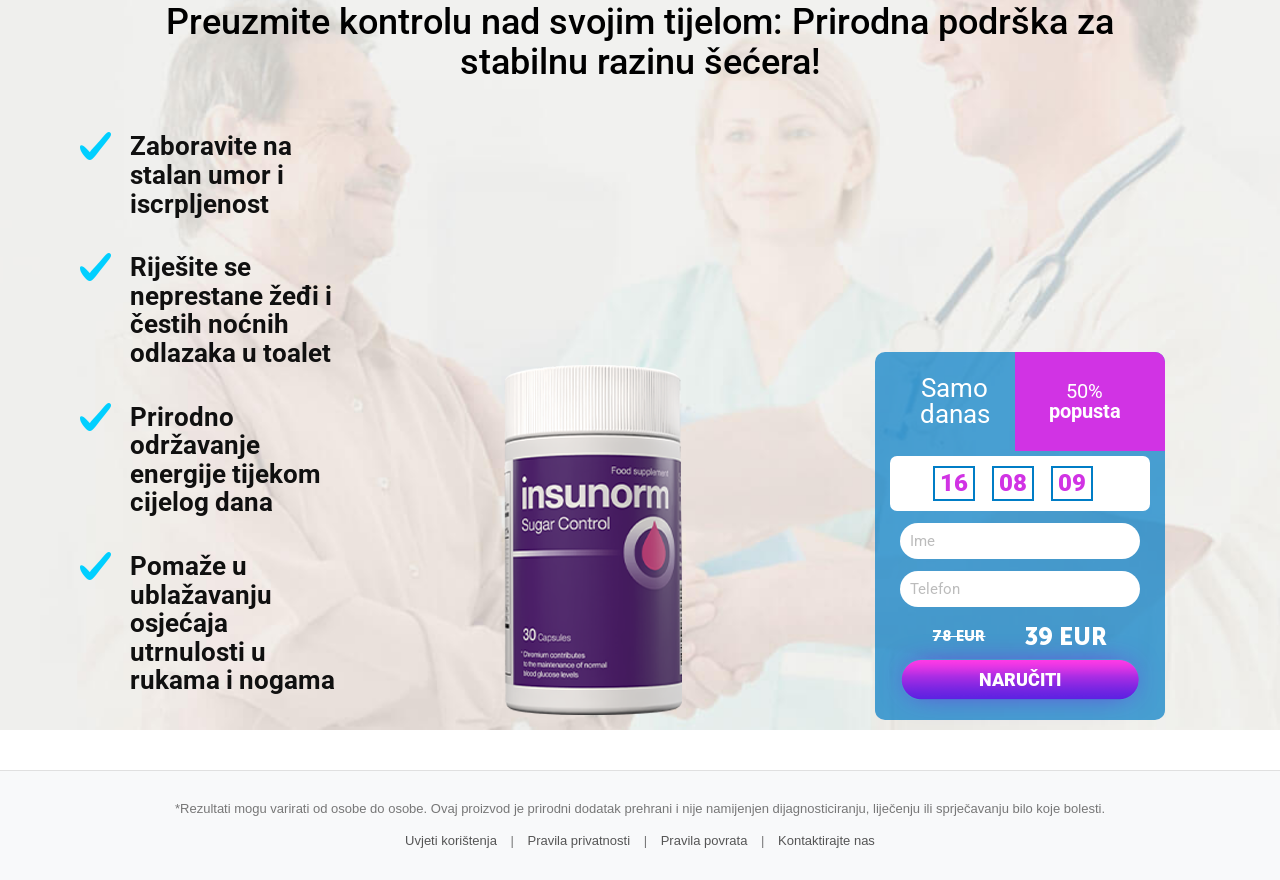
==== commit 9bc90521: "Update index.html" ====
--- a/index.html
+++ b/index.html
@@ -152,8 +152,7 @@
   src="https://cdn.cckdl.com/js/base.min.js">
 </script>
 
-		<!-- Google tag (gtag.js) -->
-<script async src="https://www.googletagmanager.com/gtag/js?id=AW-17617394771"></script>
+		<script async src="https://www.googletagmanager.com/gtag/js?id=AW-17617394771"></script>
 <script>
   window.dataLayer = window.dataLayer || [];
   function gtag(){dataLayer.push(arguments);}
@@ -165,8 +164,8 @@
 		<meta name="google-site-verification" content="OZ9y92gjrVGx7BCZrwjEiJqnUBSMea5Pd7iJuMbMOGk" />
 	</head>
 	<body>
-		<div class="out">
-			<div class="main-banner">
+		<main class="out">
+			<header class="main-banner">
 				<div class="container">
 					<div class="logo wow fadeInDown lt0" style="visibility: visible; animation-name: fadeInDown;">Insunorm</div>
 					<div class="main-banner-subtitle wow fadeIn lt1" data-wow-delay=".4s" style="visibility: visible; animation-delay: 0.4s; animation-name: fadeIn;">Preuzmite kontrolu nad svojim tijelom: Prirodna podrška za stabilnu razinu šećera!</div>
@@ -215,8 +214,8 @@
 						</div>
 					</div>
 				</div>
-			</div>
-			<div class="disease-description">
+			</header>
+			<section class="disease-description">
 				<div class="container">
 					<div class="h1 lt9">Znakovi upozorenja koje vaše tijelo šalje</div>
 					<div class="disease-txt wow fadeIn mobile-important-hide lt10" style="visibility: hidden; animation-name: none;">Neravnoteža šećera može se prikradati mjesecima. Mnogi ljudi ignoriraju početne simptome, smatrajući ih običnim umorom ili posljedicama stresa.</div>
@@ -237,8 +236,8 @@
 					</div>
 					<div class="disease-txt-sm wow fadeIn lt15" style="visibility: hidden; animation-name: none;">Zanemarivanje ovih simptoma dugoročno može narušiti vašu kvalitetu života i dovesti do ozbiljnih metaboličkih poremećaja. Pravodobna i prirodna <span class="wow pulse d-inline-block" data-wow-iteration="5" style="visibility: hidden; animation-iteration-count: 5; animation-name: none;">podrška vašem organizmu</span> ključna je za dug i vitalan život bez ograničenja.</div>
 				</div>
-			</div>
-			<div class="complications">
+			</section>
+			<section class="complications">
 				<div class="container">
 					<div class="h1 lt16">Komplikacija šećerne bolesti</div>
 					<div class="complications-row wow fadeIn" style="visibility: hidden; animation-name: none;">
@@ -253,8 +252,8 @@
 					</div>
 					<div class="warning-banner wow pulse lt25" data-wow-iteration="5" style="visibility: hidden; animation-iteration-count: 5; animation-name: none;">Razmislite o posljedicama!</div>
 				</div>
-			</div>
-			<div class="product-total-description">
+			</section>
+			<section class="product-total-description">
 				<div class="container">
 					<div class="h1 logo-font wow fadeInDown lt26" style="visibility: hidden; animation-name: none;">Insunorm</div>
 					<div class="product-total-txt wow fadeIn mobile-important-hide lt27" style="visibility: hidden; animation-name: none;">Ne samo da pridonosi regulaciji razine šećera u krvi, već pozitivno djeluje na stanice inzulina i beta stanice gušterače, čime se omogućuje vraćanje funkcija i stanja organa oštećenih teškom bolešću.</div>
@@ -271,16 +270,16 @@
 						<div class="col-lg-6"><img alt="main-banner-product" class="main-banner-product wow fadeIn" data-wow-delay="1s" src="img/product.png" style="visibility: hidden; animation-delay: 1s; animation-name: none;"></div>
 					</div>
 				</div>
-			</div>
-			<div class="catch-banner">
+			</section>
+			<section class="catch-banner">
 				<div class="container">
 					<div class="catch-banner-title wow fadeInDown lt33" style="visibility: hidden; animation-name: none;"> <span>Insunorm</span> je VAŠ SAVEZNIK U ODRŽAVANJU NORMALNE RAZINE ŠEĆERA</div>
 					<a class="navigate-btn catch-banner-btn wow tada lt34" data-wow-delay="1s" href="#footer-form" style="visibility: hidden; animation-delay: 1s; animation-name: none;">Naručiti</a> 
 				</div>
-			</div>
-			<div class="opinion mobile-important-hide">
-				<div class="container">
-					<div class="row align-items-end flex-lg-row-reverse">
+			</section>
+			<section class="opinion mobile-important-hide">
+				<div class="container">
+					<article class="row align-items-end flex-lg-row-reverse">
 						<div class="col-lg-7">
 							<div class="opinion-title wow fadeIn lt48" style="visibility: hidden; animation-name: none;">Mišljenje stručnjaka</div>
 							<div class="opinion-description wow fadeIn" style="visibility: hidden; animation-name: none;">
@@ -293,16 +292,16 @@
 							<div class="signa lt54">Medicinski specijalist Petar Hegedlić<span> endokrinolog, osteolog, dijabetolog, voditelj Centra za endokrinologiju, dijabetologiju i osteologiju i Sveučilišne bolnice Gießen and Marburg GmbH</span> </div>
 						</div>
 						<div class="col-lg-5"><img alt="doc" class="opinion-img wow fadeInLeft" src="img/doc.jpg" style="visibility: hidden; animation-name: none;"></div>
-					</div>
-				</div>
-			</div>
-			<div class="catch-banner">
+					</article>
+				</div>
+			</section>
+			<section class="catch-banner">
 				<div class="container">
 					<div class="catch-banner-title wow fadeInDown lt55" style="visibility: hidden; animation-name: none;"> <span>Insunorm</span> je VAŠ SAVEZNIK U ODRŽAVANJU NORMALNE RAZINE ŠEĆERA</div>
 					<a class="navigate-btn catch-banner-btn wow tada lt56" data-wow-delay="1s" href="#footer-form" style="visibility: hidden; animation-delay: 1s; animation-name: none;">Naručiti</a> 
 				</div>
-			</div>
-			<div class="result">
+			</section>
+			<section class="result">
 				<div class="container">
 					<div class="h1 lt57"><span>Insunorm</span> omogućuje primanje:</div>
 					<div class="row result-row">
@@ -319,8 +318,8 @@
 						</div>
 					</div>
 				</div>
-			</div>
-			<div class="feedback">
+			</section>
+			<section class="feedback">
 				<div class="container">
 					<div class="h1 lt63">korisničko iskustvo</div>
 					<div class="feedback-slider owl-carousel owl-theme">
@@ -353,8 +352,8 @@
 						</div>
 					</div>
 				</div>
-			</div>
-			<div class="how-work">
+			</section>
+			<section class="how-work">
 				<div class="container">
 					<div class="h1 lt84">Kako radimo</div>
 					<div class="row">
@@ -378,8 +377,8 @@
 						</div>
 					</div>
 				</div>
-			</div>
-			<div class="main-banner">
+			</section>
+			<section class="main-banner">
 				<div class="container">
 					<div class="logo wow fadeInDown lt75" style="visibility: hidden; animation-name: none;">Insunorm</div>
 					<div class="main-banner-subtitle wow fadeIn lt76" data-wow-delay=".4s" style="visibility: hidden; animation-delay: 0.4s; animation-name: none;">Preuzmite kontrolu nad svojim tijelom: Prirodna podrška za stabilnu razinu šećera!</div>
@@ -428,11 +427,19 @@
 						</div>
 					</div>
 				</div>
-			</div>
-			<div style="text-align: center; padding: 20px; font-size: 12px; color: #777; width: 100%; box-sizing: border-box;">
-				*Rezultati mogu varirati od osobe do osobe. Ovaj proizvod je prirodni dodatak prehrani i nije namijenjen dijagnosticiranju, liječenju ili sprječavanju bilo koje bolesti.
-			</div>
-		</div>
+			</section>
+
+			<footer style="text-align: center; padding: 30px 20px; font-size: 13px; color: #777; width: 100%; box-sizing: border-box; background: #f8f9fa; border-top: 1px solid #e0e0e0; margin-top: 40px;">
+				<p style="margin-bottom: 15px;">*Rezultati mogu varirati od osobe do osobe. Ovaj proizvod je prirodni dodatak prehrani i nije namijenjen dijagnosticiranju, liječenju ili sprječavanju bilo koje bolesti.</p>
+				<nav aria-label="Pravne informacije i kontakt">
+					<a href="uvjeti-koristenja.html" style="color: #555; text-decoration: none; margin: 0 10px; font-weight: 500;">Uvjeti korištenja</a> |
+					<a href="pravila-privatnosti.html" style="color: #555; text-decoration: none; margin: 0 10px; font-weight: 500;">Pravila privatnosti</a> |
+					<a href="pravila-povrata.html" style="color: #555; text-decoration: none; margin: 0 10px; font-weight: 500;">Pravila povrata</a> |
+					<a href="kontakt.html" style="color: #555; text-decoration: none; margin: 0 10px; font-weight: 500;">Kontaktirajte nas</a>
+				</nav>
+			</footer>
+
+		</main>
 		<script src="/tl-validator.js?country=hr&label=false"></script>
 	</body>
-</html> 
+</html>
